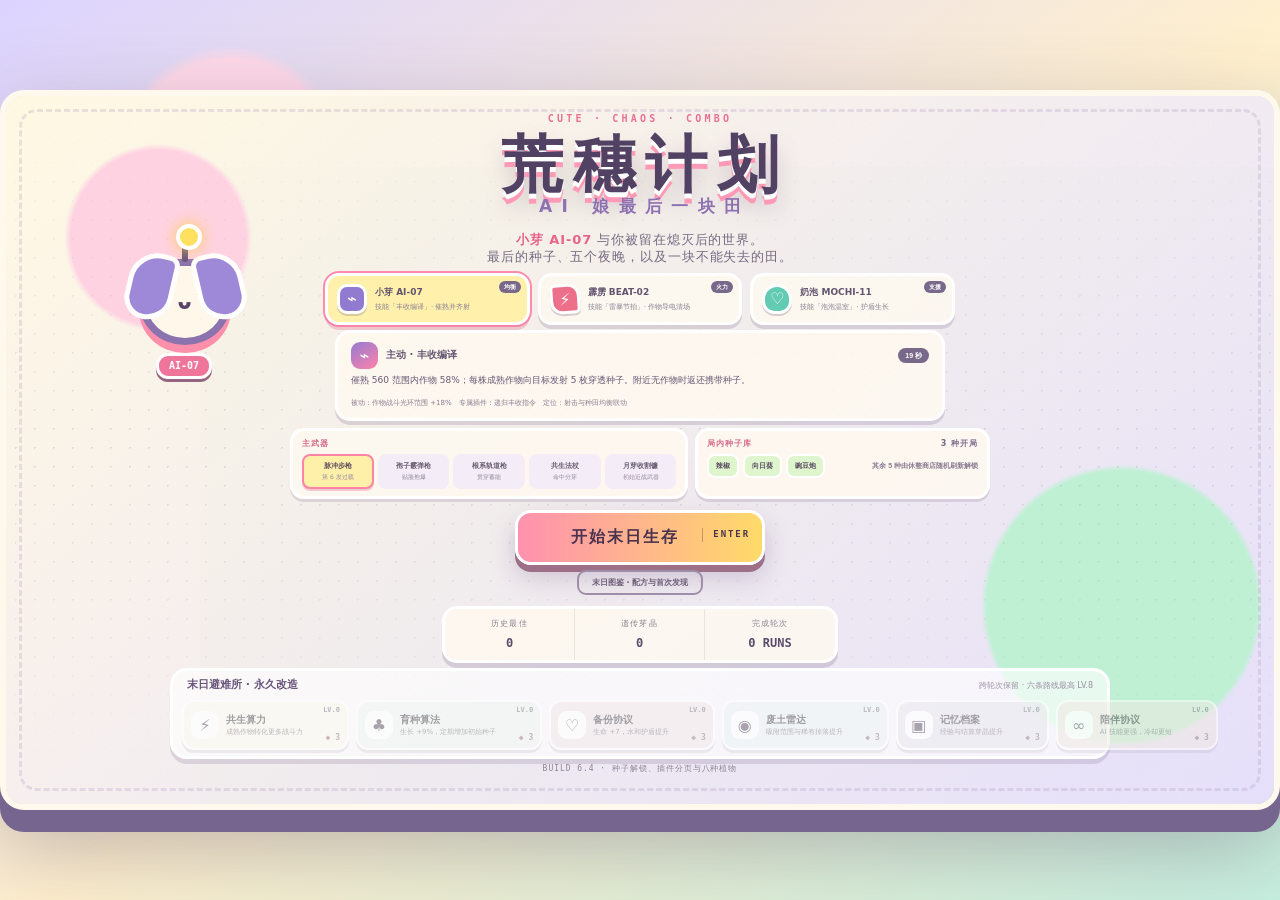
==== wildroot/index.html @ c5e18da4 "Build self-contained fallback page" ====
<!doctype html>
<html lang="zh-CN">
<head>
  <meta charset="UTF-8" />
  <meta name="viewport" content="width=device-width, initial-scale=1.0" />
  <meta name="theme-color" content="#17151e" />
  <link rel="icon" href="data:," />
  <title>荒穗计划：AI 娘最后一块田</title>
  <style>
:root {
  color-scheme: dark;
  --ink: #f6f0df;
  --muted: #b7ad9e;
  --red: #ef5a4f;
  --orange: #f7a947;
  --gold: #f8d66d;
  --green: #83c56b;
  --cyan: #78d8c9;
  --night: #17151e;
  --panel: rgba(25, 22, 30, 0.93);
}

* { box-sizing: border-box; }

html, body {
  width: 100%;
  height: 100%;
  margin: 0;
  overflow: hidden;
  background: #100f15;
  color: var(--ink);
  font-family: "Microsoft YaHei", "PingFang SC", system-ui, sans-serif;
}

body {
  display: grid;
  place-items: center;
  background:
    radial-gradient(circle at 50% 40%, rgba(88, 69, 72, .22), transparent 52%),
    linear-gradient(145deg, #0e0d12 0%, #1b1720 100%);
}

button { font: inherit; }

#game-shell {
  position: relative;
  width: min(100vw, calc(100vh * 16 / 9));
  height: min(100vh, calc(100vw * 9 / 16));
  min-width: 720px;
  min-height: 405px;
  overflow: hidden;
  background: #2d3829;
  box-shadow: 0 30px 90px #000a, inset 0 0 0 1px #ffffff12;
}

canvas {
  display: block;
  width: 100%;
  height: 100%;
  cursor: none;
  image-rendering: pixelated;
}

.hidden { display: none !important; }

.hud {
  position: absolute;
  inset: 0;
  pointer-events: none;
  text-shadow: 0 2px 4px #000b;
}

.hud-top {
  position: absolute;
  top: 22px;
  left: 24px;
  right: 24px;
  display: grid;
  grid-template-columns: 220px 1fr 220px;
  align-items: start;
}

.brand-mini span, .score-box span, .resource small {
  display: block;
  color: var(--muted);
  font-size: 11px;
  letter-spacing: .18em;
  text-transform: uppercase;
}

.brand-mini b {
  display: block;
  margin-top: 5px;
  font-size: 20px;
  letter-spacing: .06em;
}

.phase-clock { width: 340px; justify-self: center; text-align: center; }
.clock-row { display: flex; justify-content: center; align-items: baseline; gap: 8px; }
.clock-row span { color: var(--gold); font-size: 17px; }
.clock-row strong { font: 700 26px/1 ui-monospace, "Cascadia Mono", monospace; letter-spacing: .05em; }
.phase-track { height: 5px; margin: 9px 0 7px; overflow: hidden; background: #060608aa; border-radius: 99px; box-shadow: 0 0 0 1px #ffffff15; }
.phase-track i { display: block; width: 100%; height: 100%; background: linear-gradient(90deg, var(--orange), var(--gold)); box-shadow: 0 0 12px var(--gold); transition: width .2s linear; }
.wave-pips { width: 274px; display: grid; grid-template-columns: repeat(15,1fr); gap: 3px; margin: 0 auto 5px; }
.wave-pips i { position: relative; height: 5px; background: #0b0a0dcc; border: 1px solid #ffffff2d; border-radius: 3px; transition: transform .18s, background .18s, box-shadow .18s; }
.wave-pips i.done { background: #77cfa0; border-color: #d9ffe7; }
.wave-pips i.reward { background: #a87932; border-color: #ffe391; }
.wave-pips i.reward::after { content: ""; position: absolute; left: 50%; top: 50%; width: 4px; height: 4px; background: #fff2a4; transform: translate(-50%,-50%) rotate(45deg); }
.wave-pips i.boss { background: #963f69; border-color: #ff9abb; }
.wave-pips i.current { z-index: 1; transform: scale(1.28); background: #fff4bd; border-color: #fff; box-shadow: 0 0 9px #ffe26f; animation: wave-current .72s ease-in-out infinite alternate; }
.wave-pips i.current.reward { background: #ffe26f; }
.wave-pips i.current.boss { background: #ff709d; box-shadow: 0 0 11px #ff6a9b; }
@keyframes wave-current { to { transform: scale(1.45); filter: brightness(1.25); } }
.hud.reward-wave .phase-clock { padding: 7px 13px 6px; background: #7a542d66; border: 2px solid #ffe59a88; border-radius: 14px; box-shadow: 0 0 20px #ffd96b38; }
.hud.reward-wave .clock-row span,.hud.reward-wave .clock-row strong { color: #fff0a0; }
.phase-clock small { color: #d5cbbd; font-size: 11px; letter-spacing: .12em; }

.score-box { text-align: right; }
.score-box strong { display: block; margin-top: 1px; color: var(--gold); font: 800 28px/1.2 ui-monospace, monospace; }

.vitals {
  position: absolute;
  left: 24px;
  bottom: 28px;
  display: flex;
  align-items: center;
  gap: 10px;
}

.portrait {
  width: 48px;
  height: 48px;
  display: grid;
  place-items: center;
  color: #1d2118;
  font-weight: 1000;
  font-size: 22px;
  background: linear-gradient(145deg, #f6d77b, #8fc26d);
  border: 3px solid #f7ebcf;
  transform: rotate(-3deg);
  box-shadow: 0 5px 15px #0008;
}

.vital-bars { width: 220px; display: grid; gap: 6px; }
.bar { position: relative; height: 18px; overflow: hidden; background: #0c0b0eab; border: 2px solid #e7dfce; box-shadow: 0 4px 8px #0006; }
.bar i { display: block; width: 100%; height: 100%; transition: width .2s ease; }
.bar span { position: absolute; inset: 0; display: grid; place-items: center; font: 800 10px/1 ui-monospace, monospace; letter-spacing: .07em; }
.hp-bar i { background: linear-gradient(90deg, #c73d45, #f36f54); }
.xp-bar { height: 12px; border-width: 1px; border-color: #b9ae9a; }
.xp-bar i { background: linear-gradient(90deg, #528c72, #7cdbc0); }
.xp-bar span { font-size: 8px; }

.resources {
  position: absolute;
  right: 24px;
  bottom: 28px;
  display: flex;
  align-items: flex-end;
  gap: 8px;
}

.resource {
  position: relative;
  width: 72px;
  min-height: 53px;
  padding: 6px 8px 5px 30px;
  background: #17141cdd;
  border: 1px solid #ffffff20;
  box-shadow: 0 5px 12px #0006;
}
.resource-icon { position: absolute; left: 8px; top: 12px; font-size: 16px; }
.resource b { display: block; font: 800 19px/1.1 ui-monospace, monospace; }
.resource small { font-size: 8px; letter-spacing: .06em; }
.water b { color: #82d8e7; }
.coin b { color: var(--gold); }

.dash-status {
  position: relative;
  width: 110px;
  height: 53px;
  padding: 7px 8px;
  background: #17141cdd;
  border: 1px solid #ffffff20;
}
.dash-status span { display: block; font-size: 10px; color: var(--muted); }
.dash-status b { display: block; margin-top: 3px; color: #6f647a; font: 900 8px/1 ui-monospace, monospace; }
.dash-status i { position: absolute; left: 8px; right: 8px; bottom: 9px; height: 5px; background: var(--cyan); box-shadow: 0 0 8px #78d8c9aa; transform-origin: left; }
.dash-status kbd { position: absolute; top: 6px; right: 7px; }

kbd {
  padding: 2px 5px;
  color: #e7decc;
  background: #18151d;
  border: 1px solid #6f675d;
  border-radius: 3px;
  box-shadow: 0 1px 0 #000;
  font: 700 9px/1.1 ui-monospace, monospace;
}

.seed-bar {
  position: absolute;
  top: 94px;
  left: 22px;
  display: grid;
  gap: 7px;
  pointer-events: auto;
}

.seed-card {
  position: relative;
  width: 166px;
  height: 48px;
  padding: 7px 28px 6px 42px;
  color: #c7bfb1;
  text-align: left;
  background: #17141cc9;
  border: 1px solid #ffffff18;
  border-left: 3px solid transparent;
  cursor: pointer;
  transition: transform .12s, border-color .12s, background .12s;
}
.seed-card:hover { transform: translateX(3px); background: #211d27eb; }
.seed-card.active { color: #fff8e7; background: #2b2531ed; border-left-color: var(--gold); box-shadow: 0 4px 16px #0005; }
.seed-card kbd { position: absolute; top: 5px; left: 5px; }
.seed-card .seed-glyph { position: absolute; left: 17px; top: 17px; font-size: 16px; }
.seed-glyph.ruby { color: #ff715d; }
.seed-glyph.sun { color: #f8dc6c; }
.seed-glyph.thorn { color: #8fd585; }
.seed-card b { display: block; font-size: 12px; }
.seed-card small { display: block; font-size: 8px; color: #a39b90; white-space: nowrap; }
.seed-card em { position: absolute; right: 8px; top: 13px; color: #f8e0a0; font: normal 800 16px/1 ui-monospace, monospace; }

.context-hint {
  position: absolute;
  left: 50%;
  bottom: 115px;
  transform: translateX(-50%);
  display: flex;
  gap: 8px;
  align-items: center;
  padding: 8px 12px;
  color: #fff6e5;
  background: #17141ce8;
  border: 1px solid #f3d28e66;
  box-shadow: 0 4px 15px #0008;
  font-size: 12px;
}

.controls-hint {
  position: absolute;
  left: 50%;
  bottom: 22px;
  transform: translateX(-50%);
  display: flex;
  gap: 13px;
  color: #cec4b4aa;
  font-size: 9px;
}
.controls-hint span { white-space: nowrap; }

.icon-button {
  position: absolute;
  right: 25px;
  top: 88px;
  width: 28px;
  height: 28px;
  color: #d7cfc0;
  background: #17141ccc;
  border: 1px solid #ffffff25;
  cursor: pointer;
  pointer-events: auto;
}
.icon-button.muted { color: #6e6871; text-decoration: line-through; }

.screen {
  position: absolute;
  inset: 0;
  display: flex;
  flex-direction: column;
  align-items: center;
  justify-content: center;
  text-align: center;
  background:
    radial-gradient(circle at 50% 44%, rgba(64, 59, 49, .18), transparent 36%),
    linear-gradient(100deg, rgba(14, 13, 18, .97), rgba(26, 22, 28, .91));
}

.screen::before {
  content: "";
  position: absolute;
  inset: 13px;
  pointer-events: none;
  border: 1px solid #f2dfb01c;
}

.start-screen::after {
  content: "";
  position: absolute;
  inset: 0;
  opacity: .17;
  pointer-events: none;
  background-image: radial-gradient(#f5d88d 0.7px, transparent .7px);
  background-size: 19px 19px;
  mask-image: linear-gradient(to bottom, transparent, #000, transparent);
}

.eyebrow {
  z-index: 1;
  margin-bottom: 10px;
  color: var(--orange);
  font: 800 10px/1 ui-monospace, monospace;
  letter-spacing: .32em;
}

h1, h2, p { z-index: 1; margin: 0; }
h1 { color: #fff5da; font-size: clamp(48px, 6.4vw, 82px); line-height: .95; letter-spacing: .16em; text-indent: .16em; text-shadow: 0 6px 0 #6f352d, 0 12px 30px #000; }
.subtitle { margin-top: 11px; color: var(--gold); font-size: 17px; letter-spacing: .55em; text-indent: .55em; }
.pitch { margin-top: 24px; color: #c8beae; font-size: 13px; line-height: 1.8; letter-spacing: .07em; }

.primary-button, .secondary-button {
  z-index: 2;
  min-width: 250px;
  border: 0;
  cursor: pointer;
  transition: transform .13s, filter .13s;
}
.primary-button {
  position: relative;
  margin-top: 23px;
  padding: 14px 54px 14px 24px;
  color: #24170e;
  background: linear-gradient(90deg, #ed7851, #f5c75a);
  box-shadow: 0 6px 0 #7c3d2e, 0 10px 25px #0008;
  font-weight: 900;
  letter-spacing: .12em;
}
.primary-button:hover { transform: translateY(-2px); filter: brightness(1.08); }
.primary-button:active { transform: translateY(4px); box-shadow: 0 2px 0 #7c3d2e; }
.primary-button small { position: absolute; right: 12px; top: 15px; padding-left: 10px; border-left: 1px solid #52311f55; font: 800 9px/1.5 ui-monospace, monospace; }
.secondary-button { margin-top: 16px; padding: 10px 20px; color: #bfb5a6; background: transparent; border: 1px solid #70685d; font-size: 11px; }
.secondary-button:hover { color: #fff; border-color: #b5a993; }

.meta-card {
  z-index: 1;
  display: flex;
  margin-top: 28px;
  border: 1px solid #ffffff17;
  background: #08070a46;
}
.meta-card div { min-width: 130px; padding: 9px 16px; border-right: 1px solid #ffffff13; }
.meta-card div:last-child { border-right: 0; }
.meta-card span { display: block; margin-bottom: 3px; color: #857e76; font-size: 8px; letter-spacing: .15em; }
.meta-card b { color: #d8d0c0; font: 700 12px/1 ui-monospace, monospace; }

.start-tips { z-index: 1; display: flex; gap: 23px; margin-top: 19px; color: #968f85; font-size: 9px; }
.start-tips span { display: flex; align-items: center; gap: 6px; }
.start-tips i { width: 7px; height: 7px; border-radius: 50%; }
.tip-day { background: var(--gold); box-shadow: 0 0 8px var(--gold); }
.tip-night { background: #7a79bd; box-shadow: 0 0 8px #7a79bd; }
.tip-crop { background: var(--green); box-shadow: 0 0 8px var(--green); }
.version { position: absolute; bottom: 23px; color: #615c58; font: 8px/1 ui-monospace, monospace; letter-spacing: .12em; }

.choice-screen { background: rgba(14, 12, 18, .9); backdrop-filter: blur(4px); }
.choice-screen h2, .pause-screen h2, .end-screen h2 { font-size: 34px; letter-spacing: .1em; text-shadow: 0 4px 16px #000; }
.choice-screen > p, .pause-screen > p, .end-screen > p { margin-top: 9px; color: #aaa196; font-size: 11px; letter-spacing: .08em; }
.choice-cards { z-index: 2; display: flex; gap: 14px; margin-top: 28px; }
.choice-card {
  position: relative;
  width: 240px;
  min-height: 255px;
  padding: 28px 21px 20px;
  color: #d8d0c2;
  text-align: left;
  background: linear-gradient(160deg, #2a2530, #18151c);
  border: 1px solid #ffffff20;
  box-shadow: 0 12px 28px #0008;
  cursor: pointer;
  transition: transform .15s, border-color .15s;
}
.choice-card:hover { transform: translateY(-8px); border-color: #f1c56f; }
.choice-card::after { content: "选择"; position: absolute; right: 14px; bottom: 12px; color: #756d65; font: 8px/1 ui-monospace, monospace; letter-spacing: .15em; }
.choice-card .card-index { position: absolute; top: 9px; left: 12px; color: #6d665f; font: 800 9px/1 ui-monospace, monospace; }
.choice-card .card-icon { width: 58px; height: 58px; display: grid; place-items: center; margin-bottom: 19px; color: #241d18; background: var(--card-color, var(--gold)); border-radius: 50%; box-shadow: 0 0 26px color-mix(in srgb, var(--card-color, var(--gold)) 40%, transparent); font-size: 29px; }
.choice-card .card-type { color: var(--card-color, var(--gold)); font-size: 8px; letter-spacing: .2em; }
.choice-card h3 { margin: 6px 0 10px; color: #fff4dc; font-size: 18px; }
.choice-card p { color: #a9a094; font-size: 11px; line-height: 1.65; }
.choice-card strong { display: block; margin-top: 13px; color: #e7c780; font-size: 10px; }

.pause-screen { background: rgba(14, 12, 18, .82); backdrop-filter: blur(5px); }
.pause-mark { z-index: 1; width: 65px; height: 65px; display: grid; place-items: center; margin-bottom: 17px; color: var(--gold); border: 2px solid var(--gold); border-radius: 50%; font: 900 24px/1 sans-serif; }

.end-screen { background: radial-gradient(circle at 50% 40%, #3a2326 0%, #17131b 43%, #0f0d12 100%); }
.end-screen.victory { background: radial-gradient(circle at 50% 40%, #4b4824 0%, #1b241c 43%, #0f1110 100%); }
.end-badge { z-index: 1; margin-bottom: 13px; padding: 4px 10px; color: #f0aa78; border: 1px solid #f0aa7860; font-size: 9px; letter-spacing: .24em; }
.victory .end-badge { color: var(--gold); border-color: #f3d36c77; }
.run-stats { z-index: 1; display: grid; grid-template-columns: repeat(4, 130px); margin-top: 26px; background: #0a090c66; border: 1px solid #ffffff15; }
.run-stats div { padding: 13px 10px; border-right: 1px solid #ffffff13; }
.run-stats div:last-child { border: 0; }
.run-stats span { display: block; margin-bottom: 6px; color: #89827b; font-size: 8px; letter-spacing: .12em; }
.run-stats b { color: #f5dfae; font: 800 20px/1 ui-monospace, monospace; }
.build-summary { z-index: 1; max-width: 620px; min-height: 29px; margin-top: 14px; color: #a0988f; font-size: 9px; line-height: 1.8; }
.build-summary span { display: inline-block; margin: 3px; padding: 3px 7px; color: #b8afa3; background: #ffffff0b; border: 1px solid #ffffff12; }

@media (max-height: 620px) {
  .start-tips, .version { display: none; }
  .pitch { margin-top: 15px; }
  .meta-card { margin-top: 19px; }
  .choice-card { min-height: 230px; }
}

@media (prefers-reduced-motion: reduce) {
  *, *::before, *::after { transition-duration: .001ms !important; animation-duration: .001ms !important; }
}

/* ── BUILD 2.0 · 小芽 AI 萌系界面 ───────────────────────────── */
:root {
  --ink: #433b57;
  --muted: #7d748d;
  --red: #ff718f;
  --orange: #ff9b68;
  --gold: #ffd45f;
  --green: #79d99a;
  --cyan: #63d7dc;
  --lavender: #9e8cff;
  --cream: #fff8e8;
  --panel: rgba(255, 252, 243, .94);
}

body {
  background:
    radial-gradient(circle at 18% 18%, #ffd9e8 0 8%, transparent 9%),
    radial-gradient(circle at 85% 75%, #c8f5dc 0 10%, transparent 11%),
    linear-gradient(145deg, #dcd4ff, #fff0ce 52%, #c7f0e0);
}

#game-shell {
  border: 6px solid #fff9ed;
  border-radius: 24px;
  background: #a9dfb4;
  box-shadow: 0 22px 0 #75658f, 0 34px 90px #4a3c6060, inset 0 0 0 2px #ffffff;
}

.hud { text-shadow: 0 2px 0 #fff9ed, 1px 0 0 #fff9ed, -1px 0 0 #fff9ed; }
.brand-mini span, .score-box span, .resource small { color: #756c86; }
.brand-mini b { color: #4a405f; }
.phase-clock small { color: #645b76; font-weight: 800; }
.phase-track { height: 8px; background: #4a405f33; border: 2px solid #fff9ed; }
.score-box strong { color: #e46a7e; }

.portrait {
  position: relative;
  width: 54px;
  height: 54px;
  color: #5a4b77;
  background: linear-gradient(145deg, #ffe487, #ff9fc4);
  border: 4px solid #fff9ed;
  border-radius: 19px 19px 24px 24px;
  transform: rotate(-3deg);
  box-shadow: 0 6px 0 #79668e55;
}
.portrait span { position: absolute; top: 2px; font-size: 23px; }
.portrait b { position: absolute; bottom: 6px; font: 1000 11px/1 ui-monospace, monospace; }
.bar { background: #4d435f38; border-color: #fffdf6; border-width: 3px; border-radius: 12px; box-shadow: 0 4px 0 #6e5e8350; }
.xp-bar { border-width: 2px; }
.hp-bar i { background: linear-gradient(90deg, #ff6f91, #ff9f7d); }
.xp-bar i { background: linear-gradient(90deg, #55c9c2, #7ce0aa); }

.resource, .dash-status {
  color: #554b67;
  background: #fffaf0e9;
  border: 3px solid #fff;
  border-radius: 14px;
  box-shadow: 0 5px 0 #68587946;
  text-shadow: none;
}
.resource.water { background: #e8fbffeb; }
.resource.coin { background: #fff7d8ed; }
.dash-status i { border-radius: 99px; }
.dash-status.ready { color: #3b735e; background: #e4fff0ed; box-shadow: 0 5px 0 #4ba77b55,0 0 17px #7cffb066; }
.dash-status.ready b { color: #318563; }
.dash-status.ready i { background: #52d998; box-shadow: 0 0 11px #52d998cc; }

.seed-card {
  color: #5b516b;
  background: #fffaf0e9;
  border: 3px solid #fff;
  border-left: 6px solid #cfc5dc;
  border-radius: 12px;
  box-shadow: 0 4px 0 #64567442;
  text-shadow: none;
}
.seed-card:hover { background: #fff; transform: translateX(5px) rotate(-1deg); }
.seed-card.active { color: #493e5b; background: #fff3b9; border-left-color: #ff7fa1; box-shadow: 0 5px 0 #c9798c5c; }
.seed-card small { color: #8a8095; }
.seed-card em { color: #d85f7a; }
kbd { color: #fff; background: #6e6086; border: 0; border-bottom: 2px solid #493d5d; box-shadow: none; }

.overclock-meter {
  position: absolute;
  top: 96px;
  right: 24px;
  width: 216px;
  height: 48px;
  padding: 7px 40px 7px 10px;
  color: #5a4d6d;
  background: #fff9efec;
  border: 3px solid #fff;
  border-radius: 14px;
  box-shadow: 0 5px 0 #66577744;
  text-shadow: none;
}
.overclock-meter span { display: block; margin-bottom: 5px; font-size: 9px; font-weight: 900; letter-spacing: .12em; }
.overclock-meter div { height: 8px; overflow: hidden; background: #66577722; border-radius: 99px; }
.overclock-meter i { display: block; width: 0; height: 100%; background: linear-gradient(90deg, #62d9dc, #9d8eff, #ff79aa); border-radius: inherit; transition: width .2s; }
.overclock-meter b { position: absolute; right: 9px; top: 17px; color: #e4668d; font: 900 11px/1 ui-monospace, monospace; }
.overclock-meter.active { animation: happy-bounce .45s infinite alternate; background: #fff1b7; }

.combo-display { position: absolute; top: 101px; right: 258px; color: #ee5d83; text-align: right; transform: rotate(3deg); }
.combo-display b { display: block; font: 1000 36px/.8 ui-monospace, monospace; text-shadow: 0 3px 0 #fff, 0 5px 0 #8c6980; }
.combo-display small { color: #655873; font-size: 9px; font-weight: 900; letter-spacing: .15em; }

.build-dock {
  position: absolute;
  left: 50%;
  bottom: 48px;
  min-width: 310px;
  padding: 7px 11px;
  transform: translateX(-50%);
  color: #5a4d6d;
  background: #fff9efdc;
  border: 3px solid #fff;
  border-radius: 17px;
  box-shadow: 0 5px 0 #66577744;
  text-shadow: none;
}
.build-dock > span { display: block; margin-bottom: 5px; color: #867990; font-size: 8px; font-weight: 900; letter-spacing: .18em; text-align: center; }
#build-items { min-height: 29px; display: flex; align-items: center; justify-content: center; gap: 5px; }
#build-items em { color: #a097a7; font-size: 9px; }
.build-item {
  position: relative;
  width: 30px;
  height: 30px;
  display: grid;
  place-items: center;
  color: #51445f;
  background: var(--item-color, #ffe07d);
  border: 2px solid #fff;
  border-radius: 9px;
  font: normal 900 15px/1 sans-serif;
  box-shadow: 0 2px 0 #63557555;
}
.build-item b { position: absolute; right: -5px; bottom: -4px; min-width: 14px; height: 14px; padding: 2px; color: #fff; background: #695a80; border-radius: 7px; font: 900 8px/10px ui-monospace, monospace; text-align: center; }
.build-item.fused { background: linear-gradient(145deg, #fff179, #ff8eb8, #8edee4); animation: item-glow .8s infinite alternate; }

.context-hint { color: #554867; background: #fff9efed; border: 3px solid #fff; border-radius: 15px; box-shadow: 0 5px 0 #66577744; text-shadow: none; }
.controls-hint { color: #574e6599; text-shadow: 0 1px #fff; }
.icon-button { color: #5d526c; background: #fff8e9; border: 3px solid #fff; border-radius: 10px; box-shadow: 0 3px 0 #66577744; }

.ai-speech {
  position: absolute;
  left: 300px;
  bottom: 125px;
  max-width: 300px;
  padding: 9px 13px;
  color: #544963;
  background: #fffdf5f2;
  border: 3px solid #fff;
  border-radius: 16px 16px 16px 4px;
  box-shadow: 0 5px 0 #6555763d;
  text-shadow: none;
  animation: speech-in .25s ease-out;
}
.ai-speech b { margin-right: 8px; color: #ef668e; font-size: 10px; }
.ai-speech span { font-size: 10px; font-weight: 700; }

.screen {
  color: #4a405b;
  background:
    radial-gradient(circle at 12% 20%, #ffd2e2 0 7%, transparent 7.5%),
    radial-gradient(circle at 88% 72%, #bff0d4 0 11%, transparent 11.5%),
    linear-gradient(140deg, rgba(255,249,226,.98), rgba(232,224,255,.96));
}
.screen::before { border: 3px dashed #987fad33; border-radius: 18px; }
.start-screen::after { opacity: .24; background-image: radial-gradient(#9d86b9 1px, transparent 1px); }
.eyebrow { color: #eb6f97; }
h1 { color: #514263; font-size: clamp(44px, 5.7vw, 73px); text-shadow: 0 5px 0 #fff, 0 10px 0 #ff9ab6, 0 14px 22px #6a55734a; }
.subtitle { color: #8d71b1; font-weight: 900; }
.pitch { color: #776b82; }
.pitch b { color: #e8648c; }
.primary-button { color: #4a334e; background: linear-gradient(90deg, #ff91af, #ffda69); border: 3px solid #fff; border-radius: 16px; box-shadow: 0 7px 0 #9e7088, 0 12px 24px #836d9250; }
.primary-button:hover { transform: translateY(-3px) rotate(-1deg); }
.primary-button:active { box-shadow: 0 2px 0 #9e7088; }

.ai-mascot { position: absolute; left: 115px; top: 135px; width: 128px; height: 150px; z-index: 2; animation: mascot-float 2.2s ease-in-out infinite alternate; }
.ai-mascot .face { position: absolute; left: 18px; top: 28px; width: 92px; height: 86px; display: grid; place-items: center; color: #594467; background: #fff7ea; border: 7px solid #8b73ad; border-radius: 42% 42% 50% 50%; box-shadow: 0 8px 0 #ff8fab; }
.ai-mascot .face b { font: 1000 22px/1 ui-monospace, monospace; letter-spacing: .08em; }
.ai-mascot .hair { position: absolute; z-index: 2; top: 21px; width: 48px; height: 68px; background: #9e89d8; border: 5px solid #fff; }
.ai-mascot .hair.left { left: 6px; border-radius: 34px 12px 30px 25px; transform: rotate(13deg); }
.ai-mascot .hair.right { right: 5px; border-radius: 12px 34px 25px 30px; transform: rotate(-13deg); }
.ai-mascot .antenna { position: absolute; z-index: 4; left: 61px; top: 0; width: 6px; height: 31px; background: #66527e; border-radius: 4px; }
.ai-mascot .antenna::after { content: ""; position: absolute; left: -6px; top: -7px; width: 18px; height: 18px; background: #ffe061; border: 4px solid #fff; border-radius: 50%; box-shadow: 0 0 16px #ffce55; }
.ai-mascot em { position: absolute; left: 35px; bottom: 2px; padding: 5px 10px; color: #fff; background: #ef759a; border: 3px solid #fff; border-radius: 12px; font: normal 900 10px/1 ui-monospace, monospace; box-shadow: 0 3px 0 #956481; }

.meta-card { color: #564b67; background: #fffaf0d9; border: 3px solid #fff; border-radius: 15px; box-shadow: 0 5px 0 #7464853b; }
.meta-card div { border-color: #8b799927; }
.meta-card span { color: #8b8094; }
.meta-card b { color: #5a4d6b; }

.meta-lab { z-index: 2; width: 620px; margin-top: 12px; padding: 10px; background: #ffffffa6; border: 3px solid #fff; border-radius: 17px; box-shadow: 0 5px 0 #77678b35; }
.meta-lab-title { display: flex; align-items: baseline; justify-content: space-between; margin: 0 5px 8px; }
.meta-lab-title b { color: #68537c; font-size: 11px; }
.meta-lab-title span { color: #9a8fa2; font-size: 8px; }
.meta-modules { display: grid; grid-template-columns: repeat(3, 1fr); gap: 7px; }
.meta-modules button { position: relative; display: flex; align-items: center; gap: 7px; min-height: 50px; padding: 6px 44px 6px 7px; color: #5d526a; text-align: left; background: #fff8dc; border: 2px solid #fff; border-radius: 12px; box-shadow: 0 3px 0 #7c6b8b34; cursor: pointer; transition: transform .12s; }
.meta-modules button:nth-child(2) { background: #e5f9e7; }
.meta-modules button:nth-child(3) { background: #ffe4ed; }
.meta-modules button:hover { transform: translateY(-2px) rotate(-1deg); }
.meta-modules button:disabled { filter: grayscale(.7); opacity: .55; cursor: not-allowed; }
.meta-modules button i { width: 28px; height: 28px; display: grid; place-items: center; flex: 0 0 auto; color: #735b87; background: #fff; border-radius: 9px; font-style: normal; }
.meta-modules button span b, .meta-modules button span small { display: block; white-space: nowrap; }
.meta-modules button span b { font-size: 10px; }
.meta-modules button span small { color: #8c8195; font-size: 7px; }
.meta-modules button em { position: absolute; top: 5px; right: 7px; color: #8e8199; font: normal 800 7px/1 ui-monospace, monospace; }
.meta-modules button strong { position: absolute; right: 7px; bottom: 6px; color: #d7748f; font: 900 8px/1 ui-monospace, monospace; }
.start-tips { color: #7e7488; }
.version { color: #8e8498; }

.choice-screen { background: rgba(238,231,255,.9); backdrop-filter: blur(7px); }
.choice-screen h2, .pause-screen h2, .end-screen h2 { color: #544565; text-shadow: 0 3px 0 #fff; }
.choice-screen > p, .pause-screen > p, .end-screen > p { color: #776d81; }
.choice-card { color: #665b70; background: #fffaf0; border: 4px solid #fff; border-radius: 21px; box-shadow: 0 8px 0 #78688a4a, 0 16px 30px #6c5c7b25; }
.choice-card:hover { border-color: #fff; box-shadow: 0 10px 0 var(--card-color), 0 18px 30px #6c5c7b35; }
.choice-card .card-icon { color: #5b4965; border: 4px solid #fff; }
.choice-card .card-type { color: #9a7baa; }
.choice-card h3 { color: #554760; }
.choice-card p { color: #716778; }
.choice-card strong { color: #dc6f8f; }
.choice-card .item-level { display: inline-block; margin-top: 9px; padding: 3px 7px; color: #fff; background: #7c6b92; border-radius: 8px; font: 800 8px/1 ui-monospace, monospace; }
.choice-card.fusion-ready::before { content: "可触发融合"; position: absolute; top: -11px; right: 12px; padding: 5px 9px; color: #5a405e; background: #ffe26c; border: 3px solid #fff; border-radius: 10px; font: 900 8px/1 sans-serif; transform: rotate(3deg); }

.pause-screen { background: rgba(240,232,255,.9); }
.end-screen, .end-screen.victory { background: radial-gradient(circle at 50% 40%, #fff1ad 0%, #f8e8ff 47%, #d8f4e3 100%); }
.run-stats { color: #5b5067; background: #ffffffa6; border: 3px solid #fff; border-radius: 17px; overflow: hidden; box-shadow: 0 5px 0 #7363833d; }
.run-stats div { border-color: #88799924; }
.run-stats b { color: #d76688; }
.build-summary span { color: #65596e; background: #fff; border: 2px solid #ffffff; border-radius: 8px; box-shadow: 0 2px 0 #78688a30; }

.fusion-banner { position: absolute; inset: 0; z-index: 20; display: flex; flex-direction: column; align-items: center; justify-content: center; color: #51405e; text-align: center; background: radial-gradient(circle, #fff6a9e6 0 20%, #ffb4d6d6 42%, #9ce4e2cc 75%, transparent 76%); pointer-events: none; animation: fusion-in 1.65s ease both; }
.fusion-banner .fusion-burst { width: 100px; height: 100px; display: grid; place-items: center; margin-bottom: 12px; color: #fff; background: linear-gradient(145deg, #ff758f, #ffd965, #6bd9d3); border: 7px solid #fff; border-radius: 30px; box-shadow: 0 10px 0 #765c85, 0 0 55px #fff; font-size: 52px; transform: rotate(-7deg); }
.fusion-banner > span { padding: 5px 12px; color: #fff; background: #6b587e; border-radius: 12px; font-size: 10px; font-weight: 900; letter-spacing: .25em; }
.fusion-banner h2 { margin-top: 12px; color: #554363; font-size: 38px; text-shadow: 0 4px 0 #fff, 0 8px 0 #ef82a5; }
.fusion-banner p { margin-top: 12px; color: #675674; font-weight: 900; }

@keyframes mascot-float { to { transform: translateY(-9px) rotate(2deg); } }
@keyframes happy-bounce { to { transform: translateY(-3px) rotate(1deg); } }
@keyframes item-glow { to { transform: translateY(-3px) scale(1.08); box-shadow: 0 5px 0 #ff7ea6, 0 0 18px #fff16a; } }
@keyframes speech-in { from { opacity: 0; transform: translateY(8px) scale(.95); } }
@keyframes fusion-in { 0% { opacity: 0; transform: scale(.4) rotate(-8deg); } 18%,75% { opacity: 1; transform: scale(1); } 100% { opacity: 0; transform: scale(1.22); } }

@media (max-width: 1000px) {
  .ai-mascot { display: none; }
  .overclock-meter { width: 175px; }
  .meta-lab { width: 560px; }
}

@media (max-height: 670px) {
  .ai-mascot { transform: scale(.8); transform-origin: top left; }
  .meta-lab { margin-top: 8px; padding: 7px; }
  .start-tips { display: none; }
}

/* Build 4.0 — story, companion skills and encounter presentation */
.skill-status { position: absolute; right: 24px; bottom: 116px; width: 228px; height: 61px; display: flex; align-items: center; gap: 8px; padding: 8px 34px 8px 8px; color: #5b4e6b; background: #fffaf1ed; border: 3px solid #fff; border-radius: 17px; box-shadow: 0 5px 0 #66577744; text-shadow: none; }
.skill-status > span { width: 39px; height: 39px; display: grid; place-items: center; flex: 0 0 auto; color: #fff; background: linear-gradient(145deg,#917bd0,#ff82aa); border-radius: 12px; font-size: 21px; font-weight: 900; }
.skill-status > div { min-width: 0; flex: 1; }
.skill-status b,.skill-status small { display: block; white-space: nowrap; }
.skill-status b { font-size: 10px; }
.skill-status small { margin-top: 3px; overflow: hidden; color: #877a90; font-size: 7px; text-overflow: ellipsis; }
.skill-status i { height: 5px; display: block; margin-top: 4px; overflow: hidden; background: #6c607828; border-radius: 6px; }
.skill-status em { width: 100%; height: 100%; display: block; background: linear-gradient(90deg,#68d9cf,#ff7fa4); transform-origin: left; }
.skill-status > kbd { position: absolute; top: 7px; right: 7px; }
.skill-status > strong { position: absolute; right: 7px; bottom: 7px; padding: 3px 6px; color: #fff; background: #6e6278; border-radius: 7px; font-size: 7px; }
.skill-status.cooling { filter: saturate(.55); }
.skill-status.ready { background: #effff5f2; border-color: #caffdd; box-shadow: 0 5px 0 #4a9c7655,0 0 22px #74f2ac66; }
.skill-status.ready > span { animation: skill-ready .55s infinite alternate; }
.skill-status.ready > strong { background: #3c9b6d; animation: ready-pulse .65s infinite alternate; }

.mission-card { position: absolute; left: 214px; top: 84px; width: 238px; padding: 9px 11px; color: #5d506a; background: #fff8e9e8; border: 3px solid #fff; border-radius: 14px; box-shadow: 0 4px 0 #66577738; text-shadow: none; transition: opacity .25s, transform .25s; }
.mission-card small,.mission-card b,.mission-card span { display: block; }
.mission-card small { color: #dc6a8c; font-size: 7px; font-weight: 900; letter-spacing: .16em; }
.mission-card b { margin-top: 3px; font-size: 10px; }
.mission-card span { margin-top: 2px; color: #887c8e; font-size: 7px; }

.character-card { position: relative; }
.character-card > em { position: absolute; right: 6px; top: 5px; padding: 3px 5px; color: #fff; background: #786889; border-radius: 7px; font: normal 800 6px/1 sans-serif; }
.mini-ai { position: relative; border: 3px solid #fff; box-shadow: 0 2px 0 #6a5c7944; }
.mini-ai.beat { border-radius: 5px 12px 5px 12px; transform: rotate(-4deg); }
.mini-ai.mochi { border-radius: 50% 50% 42% 42%; }
.ai-mascot[data-character="beat"] .hair.left { height: 80px; border-radius: 8px 36px 8px 30px; transform: rotate(24deg); background: #ef7187; }
.ai-mascot[data-character="beat"] .hair.right { height: 80px; border-radius: 36px 8px 30px 8px; transform: rotate(-24deg); background: #ff9e62; }
.ai-mascot[data-character="beat"] .face { border-color: #ef7187; box-shadow: 0 8px 0 #ffb54f; }
.ai-mascot[data-character="mochi"] .hair { top: 15px; width: 57px; height: 77px; background: #65cdb6; border-radius: 50% 50% 38% 38%; }
.ai-mascot[data-character="mochi"] .face { border-color: #62c9b2; border-radius: 50%; box-shadow: 0 8px 0 #8ee3d8; }

.meta-lab { width: 700px; }
.meta-modules { grid-template-columns: repeat(3,1fr); grid-template-rows: repeat(2,1fr); }
.meta-modules button:nth-child(4) { background: #ddf7fa; }
.meta-modules button:nth-child(5) { background: #eee4ff; }
.meta-modules button:nth-child(6) { background: #ffe7d3; }

.story-screen { overflow: hidden; background: linear-gradient(#292b49 0 48%,#665a59 48% 62%,#272331 62%); }
.story-sky { position: absolute; inset: 0; background: radial-gradient(circle at 72% 19%,#ffc67a 0 3%,transparent 3.5%),linear-gradient(155deg,transparent 0 58%,#181725 58%); opacity: .9; }
.story-sky::before,.story-sky::after,.story-sky i { content:""; position:absolute; bottom: 33%; width: 90px; background:#171722; clip-path:polygon(0 100%,8% 26%,19% 26%,24% 67%,35% 67%,43% 0,53% 0,60% 51%,72% 51%,80% 19%,88% 19%,100% 100%); }
.story-sky::before { left: 7%; height: 210px; }
.story-sky::after { right: 6%; height: 260px; transform: scaleX(-1); }
.story-sky i:nth-child(1) { left: 29%; height: 155px; transform: scale(.7); }
.story-sky i:nth-child(2) { right: 28%; height: 180px; transform: scale(.85); }
.story-sky i:nth-child(3) { left: 48%; bottom: 24%; width: 40px; height: 100px; background:#d7ba83; clip-path:polygon(43% 0,57% 0,63% 78%,100% 100%,0 100%,37% 78%); }
.story-panel { z-index: 2; width: 660px; min-height: 335px; padding: 28px 38px; color: #5a4d67; background: #fffaf0f2; border: 5px solid #fff; border-radius: 25px; box-shadow: 0 12px 0 #1b192b88,0 24px 60px #0008; text-align: left; }
.story-panel > span { color:#e3688d; font:900 9px/1 ui-monospace,monospace; letter-spacing:.2em; }
.story-panel h2 { margin-top: 12px; color:#51435f; font-size: 29px; letter-spacing:.04em; text-shadow:none; }
.story-panel > p { min-height: 72px; margin-top: 18px; color:#706578; font-size:14px; line-height:1.9; }
.story-speaker { display:flex; align-items:center; gap:9px; margin-top:19px; }
.story-speaker i { width:36px; height:36px; display:grid; place-items:center; color:#fff; background:#917bd0; border:3px solid #fff; border-radius:12px; box-shadow:0 3px 0 #64547455; font-style:normal; }
.story-speaker b { color:#e0698c; font-size:11px; }
.story-panel .primary-button { float:right; min-width:170px; margin-top:18px; }
.story-panel .secondary-button { float:left; min-width:170px; margin-top:23px; color:#75687e; border-color:#9f91aa; }

.boss-intro { position:absolute; inset:72px 0 0 196px; z-index:18; display:flex; flex-direction:column; align-items:center; justify-content:center; color:#fff8e8; text-align:center; background:radial-gradient(circle,#5c3e5bcf 0 22%,#191526ed 66%); pointer-events:none; animation:boss-intro 2.25s ease both; }
.boss-scan { width:128px; height:128px; display:grid; place-items:center; margin-bottom:18px; border:5px solid #ff789d; border-radius:50%; box-shadow:0 0 0 10px #ffffff16,0 0 50px #ff789d; animation:boss-scan .55s infinite alternate; }
.boss-scan i { font-style:normal; font-size:65px; }
.boss-intro > span { color:#ff9eb9; font-size:10px; font-weight:900; letter-spacing:.35em; }
.boss-intro h2 { margin-top:9px; color:#fff; font-size:42px; text-shadow:0 5px 0 #702f55; }
.boss-intro p { margin-top:10px; color:#e9d5e6; font-size:12px; }

@keyframes skill-ready { to { transform:translateY(-3px) rotate(3deg); box-shadow:0 4px 0 #75658c,0 0 16px #fff36e; } }
@keyframes ready-pulse { to { transform: scale(1.07); background:#2fc27a; } }

/* Build 5.0 — readable skills, relics and combat stances */
.character-detail { z-index: 2; width: 610px; margin: 8px auto 4px; padding: 9px 13px; color: #655873; background: #fffaf0d9; border: 3px solid #fff; border-radius: 15px; box-shadow: 0 4px 0 #76648738; text-align: left; }
.character-detail > div { display: flex; align-items: center; gap: 8px; }
.character-detail > div span { width: 27px; height: 27px; display: grid; place-items: center; color: #fff; background: linear-gradient(145deg,#947bd2,#ff82aa); border-radius: 9px; font-weight: 900; }
.character-detail > div b { flex: 1; font-size: 10px; }
.character-detail > div em { padding: 4px 7px; color: #fff; background: #786889; border-radius: 9px; font: normal 800 7px/1 sans-serif; }
.character-detail p { margin: 5px 0 3px; font-size: 9px; line-height: 1.45; }
.character-detail small { color: #8a7d92; font-size: 7px; }
.stance-meter { position: absolute; right: 24px; bottom: 183px; width: 228px; padding: 7px 9px; color: #5b4e6b; background: #fffaf1ed; border: 3px solid #fff; border-radius: 13px; box-shadow: 0 4px 0 #66577744; }
.stance-meter span { display: block; margin-bottom: 4px; font-size: 8px; font-weight: 900; letter-spacing: .1em; }
.stance-meter div { height: 7px; overflow: hidden; background: #6c607828; border-radius: 8px; }
.stance-meter i { display: block; width: 0; height: 100%; background: linear-gradient(90deg,#7bdab8,#ffe56f,#ff8b89); border-radius: inherit; transition: width .1s; }
.stance-meter b { position: absolute; right: 9px; top: 7px; color: #df6b8d; font: 900 9px/1 ui-monospace,monospace; }
.stance-meter.charged { animation: skill-ready .5s infinite alternate; }
.choice-card.relic-card { min-height: 265px; background: linear-gradient(160deg,#fffaf0,#fff0b5); box-shadow: 0 10px 0 #b17d3d66,0 18px 35px #603d1838; }
.choice-card.relic-card::after { content: "永久生效（本局）"; color: #9c692b; }
@media (max-height: 730px) {
  .character-detail { width: 560px; margin-top: 5px; padding: 6px 10px; }
  .character-detail p { margin: 3px 0 2px; }
}
@keyframes boss-intro { 0% { opacity:0; clip-path:inset(48% 0); } 12%,72% { opacity:1; clip-path:inset(0); } 100% { opacity:0; clip-path:inset(48% 0); } }
@keyframes boss-scan { to { transform:scale(1.08) rotate(5deg); } }

@media (max-height:670px) {
  .meta-lab { width:650px; }
  .meta-modules button { min-height:42px; }
  .story-panel { min-height:300px; }
}

/* Build 6.0 — expedition loadout, respite shop and codex */
.start-screen { overflow-y: auto; justify-content: flex-start; padding: 18px 0 14px; }
.start-screen h1 { margin-top: 2px; font-size: 62px; }
.start-screen .subtitle { margin-top: 0; }
.start-screen .pitch { margin-top: 7px; line-height: 1.35; }
.start-screen .character-select { margin-top: 7px; }
.start-screen .character-detail { margin: 5px auto 3px; }
.expedition-loadout { z-index: 2; width: 700px; display: grid; grid-template-columns: 1.15fr .85fr; gap: 7px; margin-top: 4px; }
.loadout-panel { padding: 7px 9px; color: #62566e; background: #fffaf0dc; border: 3px solid #fff; border-radius: 14px; box-shadow: 0 3px 0 #76648732; text-align: left; }
.loadout-panel > span { display: flex; justify-content: space-between; margin-bottom: 5px; color: #d56789; font-size: 8px; font-weight: 900; letter-spacing: .12em; }
.loadout-panel > span em { color: #786889; font-style: normal; }
.weapon-loadout > div { display: grid; grid-template-columns: repeat(5,1fr); gap: 4px; }
.weapon-card { padding: 5px 3px; color: #675b70; background: #f4ecf7; border: 2px solid transparent; border-radius: 8px; cursor: pointer; }
.weapon-card b,.weapon-card small { display: block; white-space: nowrap; }
.weapon-card b { font-size: 7px; }
.weapon-card small { margin-top: 2px; color: #95899c; font-size: 6px; }
.weapon-card.active { color: #5a465e; background: #fff0a9; border-color: #ff83a6; box-shadow: 0 2px 0 #d96d8b55; }
.seed-loadout > div { display: grid; grid-template-columns: repeat(3,1fr); gap: 4px; }
.loadout-seed { padding: 5px 2px; color: #8e8296; background: #f3edf5; border: 2px solid transparent; border-radius: 8px; font-size: 7px; cursor: pointer; }
.loadout-seed.active { color: #5d4d65; background: #dff5ce; border-color: #75c991; font-weight: 900; }
.loadout-seed.limit { animation: seed-limit .25s ease 2; }
.codex-button { z-index: 2; margin-top: 5px; padding: 5px 13px; color: #6b5c76; background: transparent; border: 2px solid #9f8eaa; border-radius: 9px; font-size: 8px; font-weight: 900; cursor: pointer; }
.start-screen .meta-card { margin-top: 5px; }
.start-screen .meta-lab { width: 940px; margin-top: 5px; padding: 6px 9px; }
.start-screen .meta-modules { grid-template-columns: repeat(6,1fr); grid-template-rows: 1fr; }
.start-screen .start-tips { display: none; }
.start-screen .version { position: static; margin-top: 6px; padding-bottom: 4px; }

.terrain-card { position: absolute; right: 25px; top: 154px; width: 210px; padding: 8px 11px; color: #5d506a; background: #e8f7f0e8; border: 3px solid #fff; border-radius: 14px; box-shadow: 0 4px 0 #66577738; text-shadow: none; transition: opacity .25s, transform .25s; }
.terrain-card small,.terrain-card b,.terrain-card span { display: block; }
.terrain-card small { color: #4fa685; font-size: 7px; font-weight: 900; letter-spacing: .14em; }
.terrain-card b { margin-top: 3px; font-size: 10px; }
.terrain-card span { margin-top: 2px; color: #7c7283; font-size: 7px; }

.rest-shop { position: absolute; z-index: 9; left: 50%; top: 86px; width: 720px; max-height: 570px; padding: 11px 13px; transform: translateX(-50%); overflow-y: auto; color: #5a4e66; background: #fffaf0f5; border: 4px solid #fff; border-radius: 17px; box-shadow: 0 7px 0 #6f5f7e55,0 16px 35px #34283d35; text-shadow: none; pointer-events: auto; transition: width .24s ease, top .24s ease, max-height .24s ease, padding .24s ease; }
.rest-header { display: flex; align-items: center; justify-content: space-between; gap: 12px; }
.rest-header > span { display: flex; flex-direction: column; gap: 2px; }
.rest-header button { flex: 0 0 auto; padding: 6px 10px; color: #fff; background: linear-gradient(135deg,#d77595,#806c94); border: 2px solid #fff; border-radius: 9px; box-shadow: 0 2px 0 #6a536d44; font-size: 8px; font-weight: 900; cursor: pointer; }
.rest-shop.collapsed { top: 76px; width: 330px; max-height: 54px; padding: 7px 10px; overflow: hidden; border-radius: 14px; }
.rest-shop.collapsed > :not(.rest-header) { display: none; }
.rest-shop.collapsed .rest-header b { display: none; }
.rest-shop.collapsed .rest-header { min-height: 30px; }
.rest-shop small { color: #d46c8e; font-size: 7px; font-weight: 900; letter-spacing: .12em; }
.rest-shop b { font-size: 10px; }
#rest-shop-items { display: grid; grid-template-columns: repeat(3,1fr); gap: 5px; margin-top: 8px; }
#rest-shop-items .rest-shop-section { grid-column: 1 / -1; padding: 3px 2px 0; color: #b05f80; font-size: 7px; font-weight: 900; letter-spacing: .12em; }
#rest-shop-items button { padding: 6px; color: #65586e; background: #f4edf6; border: 2px solid #fff; border-radius: 9px; font-size: 8px; font-weight: 900; cursor: pointer; }
#rest-shop-items button.combo-card { color: #775069; background: linear-gradient(135deg,#fff1b9,#f4e4ff); }
#rest-shop-items button strong { color: #d17a39; }
#rest-shop-items button:disabled { opacity: .4; cursor: default; }
.merchant-shop { margin-top: 9px; padding-top: 8px; border-top: 2px dashed #b89ebc66; }
.merchant-head { display: flex; align-items: center; justify-content: space-between; gap: 10px; }
.merchant-head > span { display: grid; grid-template-columns: 31px auto; align-items: center; column-gap: 8px; }
.merchant-head i { grid-row: 1 / 3; width: 29px; height: 29px; display: grid; place-items: center; color: #fff; background: #c78255; border: 3px solid #fff; border-radius: 50% 45% 50% 42%; box-shadow: 0 2px 0 #77533c55; font-style: normal; font-weight: 900; }
.merchant-head b { font-size: 10px; }
.merchant-head small { color: #8c7b8d; letter-spacing: 0; }
.merchant-head button,.rest-continue { padding: 7px 11px; color: #fff; background: #786689; border: 2px solid #fff; border-radius: 10px; font-size: 8px; font-weight: 900; cursor: pointer; }
.merchant-head button:disabled { opacity: .42; cursor: default; }
#merchant-items { display: grid; grid-template-columns: repeat(3,1fr); gap: 6px; margin-top: 7px; }
#merchant-items button { min-height: 58px; padding: 7px; color: #65556c; text-align: left; background: linear-gradient(145deg,#fff4ca,#f4e8ff); border: 2px solid #fff; border-radius: 10px; cursor: pointer; }
#merchant-items button b,#merchant-items button small,#merchant-items button em { display: block; }
#merchant-items button b { font-size: 9px; }
#merchant-items button small { min-height: 22px; margin-top: 3px; color: #817383; font-size: 7px; line-height: 1.4; }
#merchant-items button em { margin-top: 3px; color: #cc713f; font: normal 900 8px/1 ui-monospace,monospace; }
#merchant-items button:disabled { opacity: .45; cursor: default; }
.rest-continue { width: 100%; margin-top: 9px; color: #51445c; background: linear-gradient(90deg,#9ce5bc,#fff0a3); font-size: 10px; }
.rest-continue kbd { margin-left: 5px; }

.active-tool { position: absolute; left: 22px; top: 374px; width: 166px; padding: 8px 10px; color: #5d5067; background: #fff1c8ed; border: 3px solid #fff; border-left: 6px solid #d78d4d; border-radius: 12px; box-shadow: 0 4px 0 #64567442; text-shadow: none; }
.active-tool span,.active-tool b,.active-tool small { display: block; }
.active-tool span { color: #c36d43; font-size: 7px; font-weight: 900; letter-spacing: .12em; }
.active-tool b { margin-top: 3px; font-size: 11px; }
.active-tool em { position: absolute; right: 9px; top: 16px; color: #c26045; font: normal 900 10px/1 ui-monospace,monospace; }
.active-tool small { margin-top: 3px; color: #8f808a; font-size: 7px; }
.active-tool.selected { background: #ffe4a5; box-shadow: 0 5px 0 #b979505c,0 0 17px #ffd26688; }

.codex-screen { z-index: 30; background: rgba(34,29,47,.92); backdrop-filter: blur(8px); }
.codex-panel { width: 970px; height: 610px; padding: 22px; color: #5c5067; background: #fffaf0; border: 5px solid #fff; border-radius: 24px; box-shadow: 0 14px 0 #1c172688,0 28px 70px #0008; text-align: left; }
.codex-head { display: flex; justify-content: space-between; align-items: center; }
.codex-head span { color: #d86b8d; font: 900 8px/1 ui-monospace,monospace; letter-spacing: .2em; }
.codex-head h2 { margin: 3px 0 0; color: #51435e; font-size: 28px; }
.codex-head p { margin: 2px 0 0; color: #8a7d91; font-size: 9px; }
.codex-head button { padding: 8px 13px; color: #fff; background: #78678a; border: 0; border-radius: 10px; font-size: 9px; font-weight: 900; cursor: pointer; }
.codex-tabs { display: flex; gap: 5px; margin-top: 13px; }
.codex-tabs button { padding: 7px 10px; color: #786b80; background: #eee5f2; border: 0; border-radius: 9px; font-size: 8px; font-weight: 900; cursor: pointer; }
.codex-tabs button.active { color: #fff; background: #d46d8d; }
.codex-grid { height: 430px; display: grid; grid-template-columns: repeat(3,1fr); gap: 8px; margin-top: 10px; overflow-y: auto; padding-right: 5px; }
.codex-entry { min-height: 105px; padding: 10px; background: #f4edf5; border: 2px solid #fff; border-radius: 13px; box-shadow: 0 2px 0 #78688925; }
.codex-entry.unknown { display: grid; place-items: center; color: #a69aa9; background: #e8e1e9; font-weight: 900; letter-spacing: .18em; }
.codex-entry.unknown.hinted { display: block; opacity: .7; letter-spacing: 0; }
.codex-entry span { color: #d16b8a; font-size: 7px; font-weight: 900; letter-spacing: .1em; }
.codex-entry h3 { margin: 5px 0 3px; color: #584b62; font-size: 12px; }
.codex-entry p { margin: 0; color: #796f80; font-size: 8px; line-height: 1.5; }
.codex-note { display: block; margin-top: 8px; color: #978b9c; text-align: center; font-size: 8px; }
@keyframes seed-limit { 50% { transform: translateX(3px); background:#ffd2dc; } }

@media (max-height: 700px) {
  .start-screen { padding-top: 8px; }
  .start-screen .pitch,.start-screen .start-tips { display: none; }
  .start-screen .meta-lab { width: 900px; }
  .meta-modules button { min-height: 38px; }
  .expedition-loadout { width: 680px; }
  .codex-panel { height: 570px; }
  .codex-grid { height: 390px; }
}

/* Build 3.0 — expanded roster, crop deck and live events */
.seed-bar { gap: 4px; }
.seed-card { height: 41px; padding-top: 4px; padding-bottom: 4px; border-radius: 11px; }
.seed-card .seed-glyph { top: 13px; }
.seed-card em { top: 10px; }
.seed-glyph.magnet { color: #5fd0db; }
.seed-glyph.mint { color: #7fcff2; }
.seed-glyph.clone { color: #bd8df2; }

.character-select { z-index: 2; width: 630px; display: grid; grid-template-columns: repeat(3, 1fr); gap: 8px; margin-top: 11px; }
.character-card { min-height: 52px; display: flex; align-items: center; gap: 8px; padding: 7px 9px; color: #62546f; text-align: left; background: #fffaf0c9; border: 3px solid #fff; border-radius: 14px; box-shadow: 0 4px 0 #76648738; cursor: pointer; transition: .15s transform, .15s background; }
.character-card:hover { transform: translateY(-2px); }
.character-card.active { background: #fff0ab; box-shadow: 0 5px 0 #e477985c, 0 0 0 2px #ff8caf; }
.character-card > i { width: 30px; height: 30px; display: grid; place-items: center; flex: 0 0 auto; color: #fff; background: #917bd0; border-radius: 10px; font-style: normal; font-weight: 900; }
.character-card:nth-child(2) > i { background: #ed708a; }
.character-card:nth-child(3) > i { background: #62cbb2; }
.character-card b,.character-card small { display: block; white-space: nowrap; }
.character-card b { font-size: 9px; }
.character-card small { margin-top: 3px; color: #8a7f92; font-size: 7px; }
.start-screen .primary-button { margin-top: 11px; }
.start-screen .meta-card { margin-top: 11px; }
.start-screen .pitch { margin-top: 13px; }

.random-event { position: absolute; z-index: 6; top: 164px; left: 50%; width: 315px; padding: 10px 14px; transform: translateX(-50%) rotate(-1deg); color: #564969; text-align: center; background: linear-gradient(100deg,#d9f6ffed,#fff2a9ed,#ffd9ebed); border: 3px solid #fff; border-radius: 16px; box-shadow: 0 6px 0 #65587755; text-shadow: none; animation: event-pop .35s ease-out; }
.random-event small,.random-event b,.random-event span { display: block; }
.random-event small { color: #de6b91; font-size: 7px; font-weight: 900; letter-spacing: .22em; }
.random-event b { margin-top: 3px; font-size: 13px; }
.random-event span { margin-top: 2px; color: #796c82; font-size: 8px; }
@keyframes event-pop { from { opacity: 0; transform: translateX(-50%) translateY(-12px) scale(.8) rotate(2deg); } }

@media (max-height: 670px) {
  .character-select { width: 560px; }
  .character-card { min-height: 43px; padding: 4px 7px; }
  .character-card > i { width: 25px; height: 25px; }
  .start-screen .meta-card,.start-screen .meta-lab { margin-top: 6px; }
  .start-screen .pitch { margin-top: 7px; line-height: 1.45; }
}

/* Build 6.4 — in-run seed library, paged plugins and clearer crops */
.seed-progression > div { display:flex; align-items:center; gap:4px; }
.seed-progression b { padding:5px 7px; color:#594e62; background:#dff5ce; border:2px solid #fff; border-radius:8px; font-size:7px; }
.seed-progression i { margin-left:auto; color:#8b7d91; font:normal 700 7px/1.35 "Microsoft YaHei",sans-serif; }

.seed-bar { gap:3px; }
.seed-card { height:34px; padding:3px 25px 3px 38px; border-radius:9px; }
.seed-card kbd { top:5px; left:5px; }
.seed-card .seed-glyph { left:17px; top:9px; font-size:14px; }
.seed-card b { font-size:10px; line-height:1.05; }
.seed-card small { margin-top:2px; font-size:6.5px; }
.seed-card em { right:7px; top:7px; font-size:14px; }
.seed-glyph.nut { color:#e4a25e; }
.seed-glyph.corn { color:#ffd45f; }
.seed-card.locked { opacity:.56; filter:grayscale(.7) saturate(.45); }
.seed-card.locked::after { content:"商店解锁"; position:absolute; inset:0; display:grid; place-items:center; color:#fff; background:#42364db5; border-radius:6px; font-size:8px; font-weight:900; letter-spacing:.08em; }
.active-tool { top:390px; }

.build-dock { width:340px; min-width:340px; min-height:62px; padding:6px 10px 7px; pointer-events:auto; }
.build-dock-head { height:17px; display:flex; align-items:center; justify-content:space-between; margin-bottom:3px; color:#867990; font-size:8px; font-weight:900; letter-spacing:.12em; }
.build-dock-head > div { display:flex; align-items:center; gap:5px; }
.build-dock-head button { width:20px; height:18px; padding:0; color:#5f526d; background:#eee4f1; border:1px solid #fff; border-radius:6px; cursor:pointer; font:900 13px/1 sans-serif; }
.build-dock-head button:disabled { opacity:.28; cursor:default; }
.build-dock-head b { min-width:29px; text-align:center; font:900 7px/1 ui-monospace,monospace; }
#build-items { min-height:30px; display:grid; grid-template-columns:repeat(8,30px); justify-content:center; gap:6px; }
.build-item { width:30px; height:30px; }

#rest-shop-items button.seed-unlock-card { grid-column:1 / -1; display:grid; grid-template-columns:auto 1fr auto; align-items:center; gap:8px; color:#674b57; text-align:left; background:linear-gradient(100deg,#fff2a5,#ffd7a6,#efdcff); border-color:#fffcdd; box-shadow:0 3px 0 #aa785044; }
#rest-shop-items button.seed-unlock-card b { color:#d55e75; }
#rest-shop-items button.seed-unlock-card small { color:#756778; letter-spacing:0; }
#rest-shop-items button.seed-unlock-card strong { white-space:nowrap; }
#rest-shop-items .all-seeds { color:#438d6d; }

</style>
</head>
<body>
  <main id="game-shell" aria-label="荒穗计划游戏区域">
    <canvas id="game" width="1280" height="720" tabindex="0" aria-label="游戏画面"></canvas>

    <section id="hud" class="hud hidden" aria-live="polite">
      <div class="hud-top">
        <div class="brand-mini">
          <span>AI-07 ONLINE</span>
          <b id="phase-label">第 1 日 · 白昼</b>
        </div>
        <div class="phase-clock">
          <div class="clock-row"><span id="phase-icon">☀</span><strong id="clock-text">00:40</strong></div>
          <div class="phase-track"><i id="phase-fill"></i></div>
          <div id="wave-pips" class="wave-pips" aria-label="15 波进度"></div>
          <small id="threat-label">威胁正在苏醒</small>
        </div>
        <div class="score-box">
          <span>本局收成</span>
          <strong id="score-text">0</strong>
        </div>
      </div>

      <div class="vitals">
        <div class="portrait"><span>⌁</span><b>AI</b></div>
        <div class="vital-bars">
          <div class="bar hp-bar"><i id="hp-fill"></i><span id="hp-text">100 / 100</span></div>
          <div class="bar xp-bar"><i id="xp-fill"></i><span id="xp-text">LV.1</span></div>
        </div>
      </div>

      <div class="resources">
        <div class="resource water"><span class="resource-icon">💧</span><b id="water-text">4</b><small>灌溉</small></div>
        <div class="resource coin"><span class="resource-icon">◆</span><b id="coin-text">0</b><small>生物质</small></div>
        <div class="dash-status"><span id="dash-label">冲刺</span><b id="dash-state">就绪</b><i id="dash-fill"></i><kbd>Space</kbd></div>
      </div>

      <div class="overclock-meter">
        <span>收成超频</span>
        <div><i id="overclock-fill"></i></div>
        <b id="overclock-text">0%</b>
      </div>

      <div class="skill-status">
        <span id="skill-icon">⌁</span>
        <div><b id="skill-name">丰收编译</b><i><em id="skill-fill"></em></i><small id="skill-copy">催熟附近作物</small></div>
        <strong id="skill-ready">就绪</strong>
        <kbd>Q</kbd>
      </div>

      <div id="stance-meter" class="stance-meter hidden">
        <span>扎根蓄力</span><div><i id="stance-fill"></i></div><b id="stance-text">0%</b>
      </div>

      <div id="combo-display" class="combo-display hidden"><b>×<span>0</span></b><small>连击演算</small></div>

      <div class="build-dock">
        <div class="build-dock-head"><span>本轮插件</span><div><button id="build-prev" aria-label="上一页">‹</button><b id="build-page">1 / 1</b><button id="build-next" aria-label="下一页">›</button></div></div>
        <div id="build-items"><em>等待安装...</em></div>
      </div>

      <div class="seed-bar" aria-label="种子选择">
        <button class="seed-card active" data-seed="0">
          <kbd>1</kbd><span class="seed-glyph ruby">◆</span><b>火爆辣椒</b><small>火焰弹 · 收获横扫一整行</small><em id="seed-0">3</em>
        </button>
        <button class="seed-card" data-seed="1">
          <kbd>2</kbd><span class="seed-glyph sun">●</span><b>向日葵</b><small>暴击光 · 周期产出阳光</small><em id="seed-1">3</em>
        </button>
        <button class="seed-card" data-seed="2">
          <kbd>3</kbd><span class="seed-glyph thorn">✦</span><b>豌豆炮</b><small>穿透弹 · 自动发射豌豆</small><em id="seed-2">3</em>
        </button>
        <button class="seed-card" data-seed="3">
          <kbd>4</kbd><span class="seed-glyph magnet">◉</span><b>磁力菇</b><small>追踪弹 · 吸资源与敌弹</small><em id="seed-3">2</em>
        </button>
        <button class="seed-card" data-seed="4">
          <kbd>5</kbd><span class="seed-glyph mint">❄</span><b>寒冰菇</b><small>寒霜弹 · 收获全屏冻结</small><em id="seed-4">2</em>
        </button>
        <button class="seed-card" data-seed="5">
          <kbd>6</kbd><span class="seed-glyph clone">♊</span><b>模仿菇</b><small>复制弹 · 模仿附近作物</small><em id="seed-5">2</em>
        </button>
        <button class="seed-card" data-seed="6">
          <kbd>7</kbd><span class="seed-glyph nut">⬢</span><b>铁壳坚果</b><small>护甲场 · 分摊田地伤害</small><em id="seed-6">0</em>
        </button>
        <button class="seed-card" data-seed="7">
          <kbd>8</kbd><span class="seed-glyph corn">♨</span><b>玉米投手</b><small>爆米花 · 自动范围轰炸</small><em id="seed-7">0</em>
        </button>
      </div>

      <div id="active-tool" class="active-tool hidden"><span>主动道具</span><b id="active-tool-name">折叠铲</b><em id="active-tool-count">5 / 5</em><small>滚轮切换 · E 使用</small></div>

      <div id="context-hint" class="context-hint hidden"><kbd>E</kbd><span>播种火爆辣椒</span></div>
      <div id="ai-speech" class="ai-speech hidden"><b>小芽</b><span>今日也要科学种田！</span></div>
      <div id="random-event" class="random-event hidden"><small>异常天气</small><b>数据雨降临</b><span>附近资源正在被磁化</span></div>
      <div id="mission-card" class="mission-card"><small>末日生存日志</small><b>寻找分散农区</b><span>成熟作物与收获动能决定人物战斗力</span></div>
      <div id="terrain-card" class="terrain-card"><small>今日地形规则</small><b id="terrain-name">可争夺灌溉站</b><span id="terrain-copy">占领后为全图田块补水</span></div>
      <div id="rest-shop" class="rest-shop hidden">
        <div class="rest-header"><span><small>商店 NPC · 休整不限时</small><b>完成整备后主动进入下一波</b></span><button id="shop-toggle" aria-expanded="true">上拉收起 ▲</button></div>
        <div id="rest-shop-items"></div>
        <div class="merchant-shop">
          <div class="merchant-head"><span><i>商</i><b>废土货郎 · 阿栓</b><small>商品属性完全随机，不保证适配当前构筑</small></span><button id="merchant-refresh">刷新 ◆2</button></div>
          <div id="merchant-items"></div>
        </div>
        <button id="rest-continue" class="rest-continue">准备完成 · 进入下一波 <kbd>F</kbd></button>
      </div>
      <div class="controls-hint"><span><kbd>WASD</kbd> 移动</span><span><kbd>鼠标</kbd> 瞄准射击</span><span><kbd>滚轮</kbd> 切种子/道具</span><span><kbd>E</kbd> 耕作/使用</span><span><kbd>Q</kbd> AI 技能</span><span><kbd>Space</kbd> 冲刺</span><span><kbd>P</kbd> 暂停</span></div>
      <button id="sound-btn" class="icon-button" aria-label="切换声音">♪</button>
    </section>

    <section id="start-screen" class="screen start-screen">
      <div class="ai-mascot" aria-hidden="true">
        <i class="antenna"></i><i class="hair left"></i><i class="hair right"></i>
        <span class="face"><b>˙ᴗ˙</b></span><em>AI-07</em>
      </div>
      <div class="eyebrow">CUTE · CHAOS · COMBO</div>
      <h1>荒穗计划</h1>
      <p class="subtitle">AI 娘最后一块田</p>
      <p class="pitch"><b>小芽 AI-07</b> 与你被留在熄灭后的世界。<br />最后的种子、五个夜晚，以及一块不能失去的田。</p>
      <div class="character-select" aria-label="选择 AI 娘">
        <button class="character-card active" data-character="sprout"><i class="mini-ai sprout">⌁</i><span><b>小芽 AI-07</b><small>技能「丰收编译」· 催熟并齐射</small></span><em>均衡</em></button>
        <button class="character-card" data-character="beat"><i class="mini-ai beat">⚡</i><span><b>霹雳 BEAT-02</b><small>技能「雷暴节拍」· 作物导电清场</small></span><em>火力</em></button>
        <button class="character-card" data-character="mochi"><i class="mini-ai mochi">♡</i><span><b>奶泡 MOCHI-11</b><small>技能「泡泡温室」· 护盾生长</small></span><em>支援</em></button>
      </div>
      <div id="character-detail" class="character-detail" aria-live="polite">
        <div><span id="character-detail-icon">⌁</span><b id="character-detail-skill">主动 · 丰收编译</b><em id="character-detail-cd">19 秒</em></div>
        <p id="character-detail-copy">催熟附近作物，成熟作物同时向敌人齐射。</p>
        <small id="character-detail-passive">被动：作物光环范围 +18%　定位：射击与种田均衡联动</small>
      </div>
      <div class="expedition-loadout">
        <div class="loadout-panel weapon-loadout">
          <span>主武器</span>
          <div>
            <button class="weapon-card active" data-weapon="rifle"><b>脉冲步枪</b><small>第 6 发过载</small></button>
            <button class="weapon-card" data-weapon="shotgun"><b>孢子霰弹枪</b><small>贴脸孢爆</small></button>
            <button class="weapon-card" data-weapon="rail"><b>根系轨道枪</b><small>贯穿蓄能</small></button>
            <button class="weapon-card" data-weapon="wand"><b>共生法杖</b><small>命中分芽</small></button>
            <button class="weapon-card" data-weapon="scythe"><b>月芽收割镰</b><small>初始近战武器</small></button>
          </div>
        </div>
        <div class="loadout-panel seed-progression">
          <span>局内种子库 <em>3 种开局</em></span>
          <div><b>辣椒</b><b>向日葵</b><b>豌豆炮</b><i>其余 5 种由休整商店随机刷新解锁</i></div>
        </div>
      </div>
      <button id="start-btn" class="primary-button"><span>开始末日生存</span><small>ENTER</small></button>
      <button id="codex-btn" class="codex-button">末日图鉴 · 配方与首次发现</button>
      <div class="meta-card">
        <div><span>历史最佳</span><b id="best-score">0</b></div>
        <div><span>遗传芽晶</span><b id="meta-crystals">0</b></div>
        <div><span>完成轮次</span><b id="meta-bonus">0 RUNS</b></div>
      </div>
      <div class="meta-lab">
        <div class="meta-lab-title"><b>末日避难所 · 永久改造</b><span>跨轮次保留 · 六条路线最高 LV.8</span></div>
        <div class="meta-modules">
          <button data-meta="compute"><i>⚡</i><span><b>共生算力</b><small>成熟作物转化更多战斗力</small></span><em>LV.0</em><strong>◆ 3</strong></button>
          <button data-meta="soil"><i>♣</i><span><b>育种算法</b><small>生长 +9%，定期增加初始种子</small></span><em>LV.0</em><strong>◆ 3</strong></button>
          <button data-meta="backup"><i>♡</i><span><b>备份协议</b><small>生命 +7，水和护盾提升</small></span><em>LV.0</em><strong>◆ 3</strong></button>
          <button data-meta="radar"><i>◉</i><span><b>废土雷达</b><small>吸附范围与稀有掉落提升</small></span><em>LV.0</em><strong>◆ 3</strong></button>
          <button data-meta="memory"><i>▣</i><span><b>记忆档案</b><small>经验与结算芽晶提升</small></span><em>LV.0</em><strong>◆ 3</strong></button>
          <button data-meta="bond"><i>∞</i><span><b>陪伴协议</b><small>AI 技能更强，冷却更短</small></span><em>LV.0</em><strong>◆ 3</strong></button>
        </div>
      </div>
      <div class="start-tips">
        <span><i class="tip-day"></i>白昼：培育作物，换取战斗增益</span>
        <span><i class="tip-night"></i>夜晚：啃根虫、野猪与掠种贼会攻击田地</span>
        <span><i class="tip-crop"></i>成熟：每种作物都能强化战斗</span>
      </div>
      <p class="version">BUILD 6.4 · 种子解锁、插件分页与八种植物</p>
    </section>

    <section id="story-screen" class="screen story-screen hidden">
      <div class="story-sky"><i></i><i></i><i></i></div>
      <div class="story-panel">
        <span id="story-chapter">序章 · 熄灯之后</span>
        <h2 id="story-title">世界结束时，我们选了种田</h2>
        <div class="story-speaker"><i id="story-avatar">⌁</i><b id="story-speaker">旁白</b></div>
        <p id="story-text">末日第 417 天，城市电网彻底熄灭。避难所只剩最后一袋种子，和一名仍在运行的农务 AI。</p>
        <button id="story-next" class="primary-button"><span>继续</span><small>ENTER</small></button>
        <button id="story-skip" class="secondary-button">跳过剧情，直接出发</button>
      </div>
    </section>

    <section id="choice-screen" class="screen choice-screen hidden">
      <div class="eyebrow" id="choice-eyebrow">成长突变</div>
      <h2 id="choice-title">选择一项培育方向</h2>
      <p id="choice-subtitle">选择后立即生效，本轮无法撤销</p>
      <div id="choice-cards" class="choice-cards"></div>
    </section>

    <section id="codex-screen" class="screen codex-screen hidden">
      <div class="codex-panel">
        <div class="codex-head"><div><span>ARK DATABASE</span><h2>末日图鉴</h2><p id="codex-progress">已发现 0 / 0</p></div><button id="codex-close">返回主页</button></div>
        <div id="codex-tabs" class="codex-tabs"></div>
        <div id="codex-grid" class="codex-grid"></div>
        <small class="codex-note">首次发现作物、杂交、组合植株、融合、武器、精英词缀与 Boss 变体会获得芽晶。</small>
      </div>
    </section>

    <section id="pause-screen" class="screen pause-screen hidden">
      <div class="pause-mark">Ⅱ</div>
      <h2>播种暂停</h2>
      <p>田里的时间也停下了。</p>
      <button id="resume-btn" class="primary-button"><span>继续</span><small>P</small></button>
      <button id="restart-pause-btn" class="secondary-button">重新开始本轮</button>
      <button id="home-pause-btn" class="secondary-button">返回主页面与实验室</button>
    </section>

    <section id="end-screen" class="screen end-screen hidden">
      <div id="end-badge" class="end-badge">本轮终止</div>
      <h2 id="end-title">田野沉寂了</h2>
      <p id="end-copy">种子会记住这一次失败。</p>
      <div class="run-stats">
        <div><span>总收成</span><b id="end-score">0</b></div>
        <div><span>击败害兽</span><b id="end-kills">0</b></div>
        <div><span>收获作物</span><b id="end-crops">0</b></div>
        <div><span>获得芽晶</span><b id="end-crystals">+0</b></div>
      </div>
      <div id="build-summary" class="build-summary"></div>
      <button id="restart-btn" class="primary-button"><span>带着经验重来</span><small>R</small></button>
      <button id="home-end-btn" class="secondary-button">返回主页面 · 使用芽晶</button>
    </section>

    <section id="boss-intro" class="boss-intro hidden">
      <div class="boss-scan"><i id="boss-icon">◆</i></div>
      <span>高危生命体接近</span>
      <h2 id="boss-name">乱码鸦王</h2>
      <p id="boss-warning">锁定俯冲路径，观察地面预警</p>
    </section>

    <section id="fusion-banner" class="fusion-banner hidden">
      <div class="fusion-burst">✦</div>
      <span>插件融合完成</span>
      <h2 id="fusion-title">超辣链式反应</h2>
      <p id="fusion-copy">辣椒燃烧芯 × 弹射藤蔓</p>
    </section>
  </main>
  <script>
/*
 * 荒穗计划 · 集中平衡参数
 * 这里只存放适合反复调试的数值。修改后刷新页面即可生效。
 * 倍率 1 表示标准强度；例如 enemy.density = 1.2 会让场上敌人上限提高约 20%。
 */
window.WILDROOT_CONFIG = {
  seeds: {
    startingIds: [0, 1, 2],
    startingCount: 3,
    unlockCost: 5,
    unlockBonusSeeds: 2
  },
  progression: {
    statNodeEvery: 3,
    statMaxLevel: 4,
    stats: {
      power: { multiplier: 1.07, weight: 1 },
      plating: { multiplier: 0.95, weight: 1 },
      stride: { multiplier: 1.05, weight: 1 },
      evasion: { amount: 0.035, cap: 0.24, weight: 1 }
    },
    choiceWeights: {
      character: 1.1,
      weapon: 1.15,
      crop: 1.15,
      farming: 1,
      general: 1
    }
  },
  enemy: {
    density: 1,
    spawnRate: 1,
    eliteBaseChance: 0.045,
    eliteChancePerDay: 0.02,
    eliteChanceCap: 0.15
  },
  events: {
    initialDelay: 44,
    intervalMin: 72,
    intervalMax: 100
  },
  breeding: {
    mutationBaseChance: 0.04,
    mutationPerDiversity: 0.045,
    ruinMutationBonus: 0.11,
    hybridBaseChance: 0.30,
    hybridMutationBonus: 0.10,
    hybridChanceCap: 0.88,
    hybridPityStep: 0.10,
    hybridPityCap: 0.40
  },
  interface: {
    pluginPageSize: 8
  }
};

  </script>
  <script>
(() => {
  "use strict";

  const canvas = document.getElementById("game");
  const ctx = canvas.getContext("2d");
  const visibilityCanvas = document.createElement("canvas");
  visibilityCanvas.width = canvas.width;
  visibilityCanvas.height = canvas.height;
  const visibilityCtx = visibilityCanvas.getContext("2d");
  const W = canvas.width;
  const H = canvas.height;
  const TAU = Math.PI * 2;
  const WORLD_W = 2380;
  const WORLD_H = 1480;
  const VIEW = { x: 196, y: 72, w: W - 196, h: H - 72 };
  const FINAL_DAY = 5;
  const TOTAL_WAVES = 15;
  const REWARD_WAVES = new Set([3, 8]);
  const BOSS_WAVES = { 6: "crowboss", 12: "slimeboss", 15: "boss" };
  const CONFIG = window.WILDROOT_CONFIG || {};
  const SEED_CONFIG = Object.assign({ startingIds: [0, 1, 2], startingCount: 3, unlockCost: 5, unlockBonusSeeds: 2 }, CONFIG.seeds || {});
  const PROGRESSION_CONFIG = Object.assign({ statNodeEvery: 3, statMaxLevel: 4, stats: {}, choiceWeights: {} }, CONFIG.progression || {});
  const ENEMY_CONFIG = Object.assign({ density: 1, spawnRate: 1, eliteBaseChance: .045, eliteChancePerDay: .02, eliteChanceCap: .15 }, CONFIG.enemy || {});
  const EVENT_CONFIG = Object.assign({ initialDelay: 44, intervalMin: 72, intervalMax: 100 }, CONFIG.events || {});
  const BREEDING_CONFIG = Object.assign({ mutationBaseChance: .04, mutationPerDiversity: .045, ruinMutationBonus: .11, hybridBaseChance: .30, hybridMutationBonus: .10, hybridChanceCap: .88, hybridPityStep: .10, hybridPityCap: .40 }, CONFIG.breeding || {});
  const INTERFACE_CONFIG = Object.assign({ pluginPageSize: 8 }, CONFIG.interface || {});

  const $ = (id) => document.getElementById(id);
  const ui = {
    hud: $("hud"), start: $("start-screen"), story: $("story-screen"), choice: $("choice-screen"), pause: $("pause-screen"), end: $("end-screen"), bossIntro: $("boss-intro"),
    phaseLabel: $("phase-label"), phaseIcon: $("phase-icon"), clockText: $("clock-text"), phaseFill: $("phase-fill"), threat: $("threat-label"), wavePips: $("wave-pips"),
    hpFill: $("hp-fill"), hpText: $("hp-text"), xpFill: $("xp-fill"), xpText: $("xp-text"),
    score: $("score-text"), water: $("water-text"), coins: $("coin-text"), dash: $("dash-fill"), dashLabel: $("dash-label"), dashState: $("dash-state"),
    context: $("context-hint"), sound: $("sound-btn"), choiceCards: $("choice-cards"), choiceEyebrow: $("choice-eyebrow"), choiceTitle: $("choice-title"), choiceSubtitle: $("choice-subtitle"),
    endBadge: $("end-badge"), endTitle: $("end-title"), endCopy: $("end-copy"), endScore: $("end-score"), endKills: $("end-kills"), endCrops: $("end-crops"), endCrystals: $("end-crystals"), buildSummary: $("build-summary"),
    best: $("best-score"), crystals: $("meta-crystals"), metaBonus: $("meta-bonus"),
    overclockFill: $("overclock-fill"), overclockText: $("overclock-text"), combo: $("combo-display"),
    buildItems: $("build-items"), aiSpeech: $("ai-speech"), event: $("random-event"), fusion: $("fusion-banner"), fusionTitle: $("fusion-title"), fusionCopy: $("fusion-copy"),
    skillName: $("skill-name"), skillIcon: $("skill-icon"), skillCopy: $("skill-copy"), skillFill: $("skill-fill"), skillReady: $("skill-ready"), mission: $("mission-card"),
    stance: $("stance-meter"), stanceFill: $("stance-fill"), stanceText: $("stance-text"),
    characterDetailIcon: $("character-detail-icon"), characterDetailSkill: $("character-detail-skill"), characterDetailCd: $("character-detail-cd"), characterDetailCopy: $("character-detail-copy"), characterDetailPassive: $("character-detail-passive"),
    storyChapter: $("story-chapter"), storyTitle: $("story-title"), storyText: $("story-text"), storySpeaker: $("story-speaker"), storyAvatar: $("story-avatar"),
    bossName: $("boss-name"), bossIcon: $("boss-icon"), bossWarning: $("boss-warning"),
    terrainCard: $("terrain-card"), terrainName: $("terrain-name"), terrainCopy: $("terrain-copy"), restShop: $("rest-shop"), restShopItems: $("rest-shop-items"), merchantItems: $("merchant-items"), merchantRefresh: $("merchant-refresh"), restContinue: $("rest-continue"), shopToggle: $("shop-toggle"), activeTool: $("active-tool"), activeToolName: $("active-tool-name"), activeToolCount: $("active-tool-count"),
    codex: $("codex-screen"), codexTabs: $("codex-tabs"), codexGrid: $("codex-grid"), codexProgress: $("codex-progress"),
    buildPrev: $("build-prev"), buildNext: $("build-next"), buildPage: $("build-page")
  };

  const clamp = (v, a, b) => Math.max(a, Math.min(b, v));
  const lerp = (a, b, t) => a + (b - a) * t;
  const rand = (a, b) => a + Math.random() * (b - a);
  const chance = (p) => Math.random() < p;
  const dist = (a, b) => Math.hypot(a.x - b.x, a.y - b.y);
  const norm = (x, y) => {
    const d = Math.hypot(x, y) || 1;
    return { x: x / d, y: y / d };
  };
  const angleDelta = (a, b) => Math.atan2(Math.sin(b - a), Math.cos(b - a));
  const formatTime = (seconds) => `00:${Math.max(0, Math.ceil(seconds)).toString().padStart(2, "0")}`;

  const storage = {
    load() {
      try {
        return JSON.parse(localStorage.getItem("wildroot-save")) || { best: 0, crystals: 0, runs: 0 };
      } catch (_) {
        return { best: 0, crystals: 0, runs: 0 };
      }
    },
    save(data) {
      try { localStorage.setItem("wildroot-save", JSON.stringify(data)); } catch (_) { /* localStorage may be blocked */ }
    }
  };
  let meta = storage.load();
  meta.modules = Object.assign({ compute: 0, soil: 0, backup: 0, radar: 0, memory: 0, bond: 0 }, meta.modules || {});
  meta.runs = meta.runs || 0;
  meta.discoveries = meta.discoveries || {};
  meta.achievements = meta.achievements || {};
  meta.harvestStats = Object.assign({ pepper: 0, sun: 0, thorn: 0, magnet: 0, mint: 0, clone: 0, nut: 0, corn: 0 }, meta.harvestStats || {});
  meta.hybridCrafts = meta.hybridCrafts || 0;

  class SoundEngine {
    constructor() { this.context = null; this.enabled = true; this.bgmClock = 0; this.bgmStep = 0; }
    init() {
      if (!this.context) this.context = new (window.AudioContext || window.webkitAudioContext)();
      if (this.context.state === "suspended") this.context.resume().catch(() => {});
    }
    tone(freq, length = 0.06, type = "square", volume = 0.035, slide = 0) {
      if (!this.enabled) return;
      this.init();
      const t = this.context.currentTime;
      const osc = this.context.createOscillator();
      const gain = this.context.createGain();
      osc.type = type;
      osc.frequency.setValueAtTime(freq, t);
      if (slide) osc.frequency.exponentialRampToValueAtTime(Math.max(30, freq + slide), t + length);
      gain.gain.setValueAtTime(volume, t);
      gain.gain.exponentialRampToValueAtTime(0.0001, t + length);
      osc.connect(gain).connect(this.context.destination);
      osc.start(t);
      osc.stop(t + length);
    }
    shoot() { this.tone(170, .045, "square", .025, 80); }
    hit() { this.tone(95, .035, "sawtooth", .02, -30); }
    pickup() { this.tone(530, .07, "sine", .035, 240); }
    plant() { this.tone(260, .08, "triangle", .04, 100); }
    water() { this.tone(420, .09, "sine", .03, -100); }
    harvest() { this.tone(440, .13, "triangle", .045, 300); setTimeout(() => this.tone(660, .12, "triangle", .035, 250), 60); }
    hurt() { this.tone(100, .16, "sawtooth", .07, -55); }
    level() { [420, 560, 720].forEach((f, i) => setTimeout(() => this.tone(f, .14, "triangle", .045, 80), i * 65)); }
    dash() { this.tone(190, .1, "sine", .035, 260); }
    boom() { this.tone(85, .22, "sawtooth", .065, -45); }
    updateMusic(dt) {
      if (!this.enabled || !this.context || state !== "playing" || !game) return;
      this.bgmClock -= dt;
      if (this.bgmClock > 0) return;
      const boss = Boolean(game.boss);
      const night = game.phase === "night";
      const reward = isRewardWave();
      const melody = boss ? [110,165,147,196,110,220,165,147] : reward ? [262,330,392,523,392,440,523,659] : night ? [147,175,165,131,147,220,196,165] : [196,247,294,262,220,294,330,247];
      const bass = boss ? [55,55,73,65] : reward ? [131,165,196,165] : night ? [73,65,82,55] : [98,110,123,110];
      const step = this.bgmStep++;
      this.tone(melody[step % melody.length], boss ? .18 : .24, boss ? "sawtooth" : "triangle", boss ? .018 : .014, 0);
      if (step % 2 === 0) this.tone(bass[Math.floor(step / 2) % bass.length], .32, "sine", .016, 0);
      if (boss && step % 2 === 1) this.tone(65, .035, "square", .012, -8);
      this.bgmClock = boss ? .19 : reward ? .26 : night ? .3 : .36;
    }
  }
  const sound = new SoundEngine();

  const input = {
    keys: new Set(),
    mouse: { x: W / 2, y: H / 2, down: false },
    interact: false,
    dash: false,
    skill: false
  };

  const CHARACTERS = {
    sprout: { name: "小芽", code: "AI-07", color: "#9b84d4", body: "#ff87ad", damage: 1, fire: 1, growth: 1, shield: 0, aura: 1.18, skill: "丰收编译", skillIcon: "⌁", skillCopy: "催熟附近作物并发射种子齐射", skillDetail: "催熟 560 范围内作物 58%；每株成熟作物向目标发射 5 枚穿透种子。附近无作物时返还携带种子。", passive: "作物战斗光环范围 +18%", role: "射击与种田均衡联动", exclusive: "递归丰收指令", skillCd: 19, line: "均衡演算完成。让作物和枪一起上班！" },
    beat: { name: "霹雳", code: "BEAT-02", color: "#ef6e83", body: "#ffb24f", damage: 1.12, fire: .9, growth: .9, shield: 0, aura: 1, skill: "雷暴节拍", skillIcon: "⚡", skillCopy: "让成熟作物充当导电桩发动雷击", skillDetail: "成熟作物越多，500 范围雷击越强、超频越久；没有成熟作物时只能产生较弱脉冲。", passive: "基础伤害 +12%，射击间隔 -10%", role: "依靠成熟作物放大爆发火力", exclusive: "安可超频模块", skillCd: 18, line: "节拍已对齐。先种导电桩，再让雷声开花！" },
    mochi: { name: "奶泡", code: "MOCHI-11", color: "#61c9ad", body: "#86d9d0", damage: .92, fire: 1, growth: 1.25, shield: 20, aura: 1.08, skill: "泡泡温室", skillIcon: "♡", skillCopy: "生成护盾并灌溉所有作物", skillDetail: "获得 28 护盾并治疗 14 点生命；灌溉所有作物、推进 22% 生长，并消除身边敌弹。", passive: "作物生长 +25%，初始护盾 +20", role: "稳健守田与近战续航", exclusive: "软体温室协议", skillCd: 22, line: "软乎乎地种田，硬邦邦地打虫！" }
  };
  let selectedCharacter = "sprout";
  let selectedWeapon = "rifle";

  const WEAPONS = {
    rifle: { name: "脉冲步枪", tag: "校准连射", copy: "每第 6 次射击自动发射金色过载弹，造成 2.2 倍伤害并额外穿透。", damage: 1, fire: 1, speed: 1, size: 1, shots: 1, spread: 0, life: 1.25, pierce: 0, homing: 0, splash: 0, overchargeEvery: 6 },
    shotgun: { name: "孢子霰弹枪", tag: "贴脸孢爆", copy: "一次发射 5 枚孢子；在 165 距离内命中时额外造成 55% 伤害和小范围爆裂。", damage: .62, fire: 1.55, speed: .86, size: 1.12, shots: 5, spread: .52, life: .7, pierce: 0, homing: 0, splash: 0, pointBlank: 1.55 },
    rail: { name: "根系轨道枪", tag: "贯穿蓄能", copy: "高伤贯穿；每贯穿一个目标，弹体伤害提高 18%，形成越穿越强的直线收割。", damage: 2.55, fire: 2.35, speed: 1.35, size: 1.55, shots: 1, spread: 0, life: 1.6, pierce: 3, homing: 0, splash: 0, crit: .05, railCharge: .18 },
    wand: { name: "共生法杖", tag: "分芽法球", copy: "法球追踪且强化作物光环；首次命中会分裂出两枚较弱追踪芽弹。", damage: 1.15, fire: 1.38, speed: .68, size: 1.7, shots: 1, spread: 0, life: 2.1, pierce: 0, homing: 7, splash: 22, aura: 1.18, sprout: true },
    scythe: { name: "月芽收割镰", tag: "初始近战", copy: "直接以近战开局；宽幅挥砍可击退敌群，作物种类会改变刀刃效果。", damage: 1.08, fire: 1, speed: 1, size: 1, shots: 0, spread: 0, life: 0, pierce: 0, homing: 0, splash: 0, melee: true, meleeRange: 122, meleeArc: 1.96, meleePower: 1.2, meleeRate: .4 }
  };

  const CROP_TYPES = [
    { id: "pepper", name: "火爆辣椒", color: "#ff6755", dark: "#9d342d", grow: 14, glyph: "◆", aura: "火焰爆破弹", passive: "收获横扫整行" },
    { id: "sun", name: "向日葵", color: "#f6d95d", dark: "#b78132", grow: 16, glyph: "●", aura: "暴击阳光", passive: "周期产出阳光" },
    { id: "thorn", name: "豌豆炮", color: "#80cf70", dark: "#397747", grow: 18, glyph: "✦", aura: "穿透豌豆", passive: "自动射击" },
    { id: "magnet", name: "磁力菇", color: "#5fd0db", dark: "#337e8a", grow: 17, glyph: "◉", aura: "追踪磁弹", passive: "吸走资源与敌弹" },
    { id: "mint", name: "寒冰菇", color: "#7fcff2", dark: "#477ca7", grow: 18, glyph: "❄", aura: "寒霜弹", passive: "收获全屏冻结" },
    { id: "clone", name: "模仿菇", color: "#bd8df2", dark: "#7554a5", grow: 20, glyph: "♊", aura: "复制弹", passive: "模仿邻近作物" },
    { id: "nut", name: "铁壳坚果", color: "#e4a25e", dark: "#75482f", grow: 19, glyph: "⬢", aura: "护甲种壳", passive: "替附近田地分摊伤害" },
    { id: "corn", name: "玉米投手", color: "#ffd45f", dark: "#8b632d", grow: 19, glyph: "♨", aura: "爆米花弹", passive: "自动投掷范围玉米" }
  ];

  const FIELD_ZONES = [
    { id: "home", name: "避难所菜园", x: WORLD_W / 2, y: WORLD_H / 2, color: "#fff0aa", grow: 1, yield: 1, copy: "安全、稳定" },
    { id: "solar", name: "破碎温室", x: 610, y: 390, color: "#ffd27e", grow: 1.35, yield: .9, copy: "生长快，产量略低" },
    { id: "ruin", name: "旧城天台", x: 1770, y: 390, color: "#c7b5ff", grow: .9, yield: 1.35, copy: "生长慢，高产突变" },
    { id: "crater", name: "陨坑湿地", x: 1630, y: 1110, color: "#8ee5c6", grow: 1.1, yield: 1.15, copy: "作物更耐啃食" }
  ];

  const TERRAIN_RULES = {
    bridge: { name: "断桥田", copy: "中央裂谷只留下三处窄桥，跨区救田需要规划路线。", color: "#d58b6b" },
    greenhouse: { name: "移动温室", copy: "破碎温室会沿轨道移动，成熟光环和田块位置随之改变。", color: "#e6b75f" },
    blackout: { name: "夜间停电区", copy: "入夜后视野收缩；成熟向日葵会形成照明安全区。", color: "#786aa0" },
    irrigation: { name: "可争夺灌溉站", copy: "靠近中央泵站完成占领，可灌溉全图并获得湿度恢复。", color: "#55b9a1" },
    finale: { name: "末日复合地形", copy: "第五天会同时启用两条本轮出现过的地形规则。", color: "#e56f90" }
  };

  const HYBRIDS = [
    { id: "sunpepper", pair: [0, 1], name: "日灼辣椒", copy: "收获时先治疗护盾，再释放高暴击灼热冲击。", color: "#ffb953" },
    { id: "steampepper", pair: [0, 4], name: "蒸汽冰椒", copy: "爆炸同时冻结，形成冷热交替的控制带。", color: "#f08da1" },
    { id: "prismpea", pair: [1, 2], name: "棱光豌豆", copy: "自动射击有更高暴击，并在命中后分出光弹。", color: "#d8dd68" },
    { id: "railpea", pair: [2, 3], name: "磁轨豌豆", copy: "自动弹获得强追踪和额外穿透。", color: "#64d4b9" },
    { id: "mirrorfrost", pair: [4, 5], name: "镜霜双生菇", copy: "冻结结束时复制一次较弱的碎冰冲击。", color: "#a9b9f5" },
    { id: "twinsun", pair: [1, 5], name: "双生日葵", copy: "更快产出阳光，收获时延长超频窗口。", color: "#f3cf79" },
    { id: "sunwall", pair: [1, 6], name: "日光堡垒", copy: "持续产出阳光并替相邻田地吸收更多伤害。", color: "#e9bd71" },
    { id: "popcorn", pair: [0, 7], name: "爆燃玉米", copy: "玉米弹落地后引燃大范围爆炸，留下短暂灼烧区。", color: "#ff9e55" },
    { id: "icecorn", pair: [4, 7], name: "冰霜爆米花", copy: "范围爆米花附带冻结，兼顾群伤与控场。", color: "#a7def2" }
  ];

  const COMBO_PLANTS = [
    { id: "peacannon", pair: [2, 2], achievement: "pea_battery", achievementName: "豆阵成军", unlockCopy: "累计收获 6 株豌豆炮", name: "双联豆炮", icon: "✹", color: "#9ee77f", cost: 4, copy: "两株成熟豌豆炮合并为重型炮座，每 3 秒发射高伤贯穿炮弹。" },
    { id: "solarforge", pair: [1, 1], achievement: "sun_grid", achievementName: "追光者", unlockCopy: "累计收获 6 株向日葵", name: "聚光向日塔", icon: "☀", color: "#ffe26f", cost: 4, copy: "两株成熟向日葵合并为聚光塔，周期产出阳光并维持丰收动能。" },
    { id: "cryoforge", pair: [0, 4], achievement: "hybrid_mind", achievementName: "杂交学徒", unlockCopy: "累计完成 3 次自然杂交", name: "冷热反应炉", icon: "♨", color: "#ef9fba", cost: 5, copy: "辣椒与寒冰菇合并为反应炉，周期制造兼具爆炸与冻结的热震波。" },
    { id: "corncannon", pair: [7, 7], achievement: "corn_battery", achievementName: "爆米花工程", unlockCopy: "累计收获 6 株玉米投手", name: "玉米加农炮", icon: "☄", color: "#ffc85a", cost: 5, copy: "两株玉米投手合成重型炮座，每 4 秒发射一枚超重爆米花炮弹。" }
  ];

  const statSetting = (id, fallback) => Object.assign({}, fallback, PROGRESSION_CONFIG.stats[id] || {});
  const POWER_STAT = statSetting("power", { multiplier: 1.07, weight: 1 });
  const PLATING_STAT = statSetting("plating", { multiplier: .95, weight: 1 });
  const STRIDE_STAT = statSetting("stride", { multiplier: 1.05, weight: 1 });
  const EVASION_STAT = statSetting("evasion", { amount: .035, cap: .24, weight: 1 });
  const STAT_TALENTS = [
    { id: "power", icon: "⚔", type: "三级属性", name: "战术增幅", max: PROGRESSION_CONFIG.statMaxLevel, color: "#ff816f", desc: (level) => `人物攻击力 +${Math.round((POWER_STAT.multiplier - 1) * 100)}%（当前节点 LV.${level}）`, apply: () => { game.player.damage *= POWER_STAT.multiplier; } },
    { id: "plating", icon: "⬢", type: "三级属性", name: "复合护甲", max: PROGRESSION_CONFIG.statMaxLevel, color: "#86a9c8", desc: (level) => `人物所受伤害 -${Math.round((1 - PLATING_STAT.multiplier) * 100)}%（当前节点 LV.${level}）`, apply: () => { game.player.armor *= PLATING_STAT.multiplier; } },
    { id: "stride", icon: "»", type: "三级属性", name: "伺服步态", max: PROGRESSION_CONFIG.statMaxLevel, color: "#65d7bd", desc: (level) => `移动速度 +${Math.round((STRIDE_STAT.multiplier - 1) * 100)}%（当前节点 LV.${level}）`, apply: () => { game.player.speed *= STRIDE_STAT.multiplier; } },
    { id: "evasion", icon: "◇", type: "三级属性", name: "相位闪避", max: PROGRESSION_CONFIG.statMaxLevel, color: "#c69af0", desc: () => `闪避率 +${Math.round(EVASION_STAT.amount * 100)}%（当前 ${Math.round(Math.min(EVASION_STAT.cap, game.player.dodge + EVASION_STAT.amount) * 100)}%）`, apply: () => { game.player.dodge = Math.min(EVASION_STAT.cap, game.player.dodge + EVASION_STAT.amount); } }
  ];

  const MERCHANT_ITEMS = [
    { id: "shovel", icon: "♠", name: "折叠开荒铲", cost: 6, copy: "主动道具，耐久 5。切换后按 E，可在当前位置开垦新田。", apply: () => { game.activeTools.shovel = 5; selectActiveTool("shovel"); } },
    { id: "overdrive", icon: "⚔", name: "赤红增幅器", cost: 6, copy: "攻击力 +14%。可能并不适合纯种植构筑。", apply: () => { game.player.damage *= 1.14; } },
    { id: "carapace", icon: "⬢", name: "甲壳复合板", cost: 5, copy: "人物所受伤害 -12%。", apply: () => { game.player.armor *= .88; } },
    { id: "boots", icon: "»", name: "蜻蜓伺服靴", cost: 5, copy: "移动速度 +12%。", apply: () => { game.player.speed *= 1.12; } },
    { id: "cloak", icon: "◇", name: "概率斗篷", cost: 6, copy: "闪避率 +9%，最高不超过 32%。", apply: () => { game.player.dodge = Math.min(.32, game.player.dodge + .09); } },
    { id: "scope", icon: "◎", name: "露珠瞄准镜", cost: 5, copy: "暴击率 +6%。", apply: () => { game.player.crit += .06; } },
    { id: "heart", icon: "♥", name: "罐装心跳", cost: 5, copy: "最大生命 +24，并恢复 24。", apply: () => { game.player.maxHp += 24; game.player.hp += 24; } },
    { id: "trigger", icon: "⌁", name: "风切扳机", cost: 7, copy: "远程与近战基础攻击间隔 -10%。", apply: () => { game.player.fireRate *= .9; game.player.meleeRate *= .9; } }
  ];

  const ENEMY_DATA = {
    mite: { hp: 30, speed: 78, damage: 9, radius: 14, xp: 9, color: "#be6049", attacksCrops: true },
    spitter: { hp: 48, speed: 52, damage: 8, radius: 17, xp: 14, color: "#9872a8" },
    boar: { hp: 105, speed: 57, damage: 16, radius: 22, xp: 23, color: "#7f5747", attacksCrops: true },
    wasp: { hp: 38, speed: 112, damage: 11, radius: 13, xp: 13, color: "#e6b854" },
    leech: { hp: 72, speed: 67, damage: 12, radius: 18, xp: 18, color: "#7aa55c" },
    bloater: { hp: 165, speed: 38, damage: 19, radius: 27, xp: 32, color: "#cf7996" },
    thief: { hp: 82, speed: 105, damage: 8, radius: 17, xp: 28, color: "#e58e54", attacksCrops: true },
    healer: { hp: 96, speed: 45, damage: 7, radius: 20, xp: 30, color: "#72c58d" },
    glitch: { hp: 68, speed: 78, damage: 13, radius: 18, xp: 24, color: "#70b7e8" },
    crowboss: { hp: 3200, speed: 96, damage: 21, radius: 43, xp: 220, color: "#584c78", bossName: "乱码鸦王" },
    slimeboss: { hp: 6200, speed: 55, damage: 25, radius: 56, xp: 340, color: "#5ea887", bossName: "缓存史莱姆" },
    boss: { hp: 11200, speed: 51, damage: 29, radius: 61, xp: 520, color: "#76517e", bossName: "枯穗暴君" }
  };
  const ENEMY_NAMES = { mite: "啃根虫", spitter: "吐籽怪", boar: "冲撞野猪", wasp: "飞刺蜂", leech: "吸能蛭", bloater: "臃肿孢体", thief: "掠种贼", healer: "修复者", glitch: "故障兽" };

  const ELITE_AFFIXES = [
    { id: "frenzy", name: "狂暴", icon: "⚡", copy: "移动速度 +35%，伤害 +15%。", color: "#ff776d", apply: (e) => { e.speed *= 1.35; e.damage *= 1.15; } },
    { id: "armored", name: "装甲", icon: "⬡", copy: "生命 +80%，移动速度 -14%。", color: "#b4a99c", apply: (e) => { e.hp *= 1.8; e.maxHp = e.hp; e.speed *= .86; } },
    { id: "splitting", name: "分裂", icon: "✣", copy: "死亡时分裂出两只啃根虫。", color: "#d89bf0", apply: () => {} },
    { id: "leeching", name: "虹吸", icon: "♥", copy: "命中玩家会恢复自身生命。", color: "#eb6d91", apply: () => {} },
    { id: "blight", name: "腐田", icon: "♣", copy: "极少数获得攻击作物资格的精英。", color: "#7fc66b", apply: (e) => { e.damage *= 1.18; } }
  ];

  const BOSS_VARIANTS = {
    crowboss: [
      { id: "storm", name: "暴风羽冠", copy: "羽弹更多、飞行更快。", hp: 1, speed: 1.18, shots: 2, skill: .9, summons: 0 },
      { id: "iron", name: "铁喙协议", copy: "生命和碰撞伤害更高，弹幕略慢。", hp: 1.32, speed: .92, damage: 1.25, shots: 0, skill: 1.08, summons: 1 }
    ],
    slimeboss: [
      { id: "acid", name: "强酸缓存", copy: "腐蚀区更大，技能频率更高。", hp: 1.08, speed: 1, hazard: 1.28, skill: .82, summons: 0 },
      { id: "colony", name: "群落备份", copy: "召唤更多吸能蛭，并周期性分裂。", hp: 1.18, speed: .95, hazard: 1, skill: 1.05, summons: 3 }
    ],
    boss: [
      { id: "eclipse", name: "日蚀核心", copy: "战斗进入停电状态，年轮频率提高。", hp: 1.1, speed: 1.08, skill: .82, summons: 1, blackout: true },
      { id: "rootlord", name: "噬田根冠", copy: "少数能直接腐蚀作物的首领变体。", hp: 1.25, speed: .94, skill: .95, summons: 1, cropHazard: true }
    ]
  };

  let state = "start";
  let game = null;
  let lastTime = performance.now();
  let idleTime = 0;
  const scenery = Array.from({ length: 420 }, (_, i) => ({
    x: 35 + ((i * 83.17) % (WORLD_W - 70)),
    y: 35 + ((i * 139.71) % (WORLD_H - 70)),
    size: 2 + (i % 4),
    tone: i % 3
  }));

  function shuffled(values) {
    const copy = [...values];
    for (let i = copy.length - 1; i > 0; i--) {
      const j = Math.floor(Math.random() * (i + 1));
      [copy[i], copy[j]] = [copy[j], copy[i]];
    }
    return copy;
  }

  function createTerrainSchedule() {
    const firstFour = shuffled(["bridge", "greenhouse", "blackout", "irrigation"]);
    return { days: [...firstFour, "finale"], finale: shuffled(firstFour).slice(0, 2) };
  }

  function activeTerrainIds() {
    if (!game) return [];
    const id = game.terrainDays[game.day - 1];
    return id === "finale" ? game.finalTerrainRules : [id];
  }

  function hasTerrain(id) { return activeTerrainIds().includes(id); }

  function terrainLabel() {
    const ids = activeTerrainIds();
    if (ids.length > 1) return { name: ids.map((id) => TERRAIN_RULES[id].name).join(" + "), copy: ids.map((id) => TERRAIN_RULES[id].copy).join(" ") };
    return TERRAIN_RULES[ids[0]] || TERRAIN_RULES.irrigation;
  }

  function resetGame() {
    const computeLevel = meta.modules.compute;
    const soilLevel = meta.modules.soil;
    const backupLevel = meta.modules.backup;
    const radarLevel = meta.modules.radar;
    const memoryLevel = meta.modules.memory;
    const bondLevel = meta.modules.bond;
    const character = CHARACTERS[selectedCharacter];
    const weapon = WEAPONS[selectedWeapon];
    const terrainSchedule = createTerrainSchedule();
    const startingIds = SEED_CONFIG.startingIds.filter((index) => CROP_TYPES[index]);
    const startingSeeds = CROP_TYPES.map((_, index) => startingIds.includes(index) ? SEED_CONFIG.startingCount + Math.floor(soilLevel / 2) : 0);
    game = {
      character: selectedCharacter,
      weapon: selectedWeapon,
      unlockedSeeds: [...startingIds],
      elapsed: 0,
      phase: "day",
      phaseTime: 0,
      day: 1,
      wave: 1,
      rewardWavesClaimed: {},
      spawnTimer: 1.2,
      score: 0,
      coins: 4,
      water: 5 + backupLevel,
      seeds: startingSeeds,
      selectedSeed: startingIds[0],
      selectedTool: null,
      activeTools: {},
      kills: 0,
      crops: 0,
      shake: 0,
      flash: 0,
      shieldFlash: 0,
      bossSpawned: false,
      boss: null,
      bossIntroTime: 0,
      ended: false,
      threatPulse: 0,
      upgrades: [`主武器：${weapon.name}`, `初始种子库：${startingIds.map((index) => CROP_TYPES[index].name).join(" / ")}`],
      upgradeCounts: {},
      statTalents: {},
      merchantOwned: {},
      merchantStock: [],
      seedUnlockOffer: null,
      merchantRefreshes: 0,
      items: {},
      fusions: {},
      fusionCount: 0,
      hybridCount: 0,
      hybridPity: 0,
      comboCards: {},
      comboPlantCount: 0,
      comboHarvestStacks: {},
      hybridStatStacks: {},
      terrainDays: terrainSchedule.days,
      finalTerrainRules: terrainSchedule.finale,
      irrigation: { x: WORLD_W / 2, y: WORLD_H / 2 - 205, progress: 0, captured: false, contested: false },
      terrainDamageTimer: 0,
      freezeTimer: 0,
      eventTimer: EVENT_CONFIG.initialDelay,
      activeEvent: null,
      eventTime: 0,
      eventCount: 0,
      eventBannerTime: 0,
      dayStoryShown: {},
      overclock: 0,
      overclockTime: 0,
      combo: 0,
      comboTime: 0,
      droneLevel: 0,
      droneTimer: 0,
      orbitLevel: 0,
      orbitHitTimer: 0,
      cloneTime: 0,
      peaTime: 0,
      skillFx: null,
      chests: [],
      relics: {},
      nightChestDays: {},
      autoWaterTimer: 5,
      farmbrainWaterTimer: 5,
      autoSeedTimer: 10,
      cropPulseTimer: 1,
      harvestMomentum: 0,
      harvestMomentumTime: 0,
      harvestTempoPower: 0,
      bloomShotLevel: 0,
      vineRicochet: 0,
      pollenGuidance: 0,
      harvestShieldLevel: 0,
      meleeHarvestRate: 0,
      weaponShotCount: 0,
      weaponMastery: 0,
      aiSpeechTime: 0,
      missionTime: 7,
      terrainCardTime: 7,
      toast: { text: "", sub: "", time: 0 },
      pendingChoice: null,
      player: {
        x: WORLD_W / 2,
        y: WORLD_H / 2 + 220,
        radius: 15,
        hp: 100 + backupLevel * 7,
        maxHp: 100 + backupLevel * 7,
        shield: character.shield + backupLevel * 2,
        armor: 1,
        dodge: 0,
        speed: 220,
        damage: 17 * character.damage * weapon.damage,
        fireRate: .205 * character.fire * weapon.fire,
        bulletSpeed: 700 * weapon.speed,
        bulletSize: 4 * weapon.size,
        shootTimer: 0,
        dashCooldown: 0,
        dashMax: 2.35,
        dashTime: 0,
        dashDir: { x: 0, y: -1 },
        hurtCooldown: 0,
        level: 1,
        xp: 0,
        xpNeed: 36,
        multishot: 1,
        pierce: 0,
        crit: .05 + (weapon.crit || 0),
        magnet: 95 * (1 + radarLevel * .1),
        harvestDamage: 1,
        ricochet: 0,
        homing: 0,
        attackMode: weapon.melee ? "melee" : "ranged",
        meleeRange: weapon.meleeRange || 108,
        meleeArc: weapon.meleeArc || 1.82,
        meleePower: weapon.meleePower || 1.16,
        meleeRate: weapon.meleeRate || .43,
        stationaryCharge: 0,
        stationaryMax: 3,
        angle: -Math.PI / 2,
        skillCooldown: 0,
        skillMax: character.skillCd * Math.max(.52, 1 - bondLevel * .06)
      },
      camera: { x: WORLD_W / 2, y: WORLD_H / 2 + 90 },
      cropGrowth: (1 + soilLevel * .09) * character.growth,
      cropAura: character.aura * (weapon.aura || 1),
      computeLink: computeLevel * .035,
      skillPower: 1 + bondLevel * .09,
      xpGain: 1 + memoryLevel * .08,
      crystalBonus: 1 + memoryLevel * .07,
      dropLuck: radarLevel * .025,
      cropYield: .9,
      cropArmor: 1,
      pepperRadius: 1,
      sunPower: 1,
      thornPower: 1,
      magnetPower: 1,
      mintPower: 1,
      clonePower: 1,
      nutPower: 1,
      cornPower: 1,
      buildPage: 0,
      buildEntryCount: 0,
      enemies: [],
      bullets: [],
      enemyBullets: [],
      pickups: [],
      particles: [],
      floaters: [],
      hazards: [],
      plots: createPlots()
    };
    input.keys.clear();
    input.mouse.down = false;
    input.interact = false;
    input.dash = false;
    input.skill = false;
    selectSeed(startingIds[0]);
    rollMerchantStock(true);
    updateLoadoutAvailability();
    updateTerrainUi();
    renderRestShop();
    discoverEntry(`weapon:${selectedWeapon}`, 1);
    renderBuildDock();
    updateMetaDisplay();
    updateHud();
  }

  function createPlots() {
    const plots = [];
    for (const zone of FIELD_ZONES) {
      for (let row = 0; row < 2; row++) {
        for (let col = 0; col < 2; col++) {
          plots.push(makePlot(zone.x - 36 + col * 72, zone.y - 35 + row * 70, zone.id));
        }
      }
    }
    return plots;
  }

  function makePlot(x, y, zoneId, dug = false) {
    const zone = FIELD_ZONES.find((entry) => entry.id === zoneId) || FIELD_ZONES[0];
    return {
      x, y, baseX: x, baseY: y, radius: 27, zone: zone.id,
      growMod: zone.grow, yieldMod: zone.yield, armorMod: zone.id === "crater" ? 1.35 : 1,
      state: "empty", crop: null, growth: 0, wet: 0, hp: 100, maxHp: 100,
      mutation: false, pulse: rand(0, TAU), hit: 0, sway: rand(0, TAU), passiveTimer: rand(1, 3),
      mimicCrop: null, hybrid: null, comboPlant: null, dug
    };
  }

  let storyIndex = 0;
  function storySequence() {
    const character = CHARACTERS[selectedCharacter];
    const personal = selectedCharacter === "beat"
      ? "我保留了旧世界最后一首歌。只要节拍还在，我们就不会被黑夜吞掉。"
      : selectedCharacter === "mochi"
        ? "我的护理数据库说，希望不能食用。可你把种子放进我手里时，我决定相信例外。"
        : "我原本被制造来提高 3.7% 的番茄产量。现在，人类的明天好像也归我管理了。";
    return [
      { chapter: "序章 · 熄灯之后", title: "世界结束时，我们选了种田", speaker: "旁白", avatar: "▣", text: "末日第 417 天，城市电网彻底熄灭。避难所只剩最后一袋种子，和一名仍在运行的农务 AI。" },
      { chapter: `${character.code} · 记忆片段`, title: `与你同行的 ${character.name}`, speaker: character.name, avatar: character.skillIcon, text: personal },
      { chapter: "生存协议 · 第一次广播", title: "五日十五波，一次选择", speaker: "你", avatar: "◇", text: "远处还有四块能耕种的土地。选好武器与种子，在两场作战后的休整里经营农田，再守住当日终局，把末日变成下一个春天。" }
    ];
  }

  function openStory() {
    storyIndex = 0;
    state = "story";
    ui.start.classList.add("hidden");
    ui.story.classList.remove("hidden");
    renderStory();
    sound.init();
    sound.tone(220, .3, "triangle", .025, 110);
  }

  function renderStory() {
    const line = storySequence()[storyIndex];
    ui.storyChapter.textContent = line.chapter;
    ui.storyTitle.textContent = line.title;
    ui.storySpeaker.textContent = line.speaker;
    ui.storyAvatar.textContent = line.avatar;
    ui.storyText.textContent = line.text;
    $("story-next").querySelector("span").textContent = storyIndex === storySequence().length - 1 ? "进入荒野" : "继续";
  }

  function advanceStory() {
    storyIndex++;
    if (storyIndex >= storySequence().length) startRun();
    else { renderStory(); sound.tone(300 + storyIndex * 70, .12, "triangle", .02, 80); }
  }

  function goHome() {
    state = "start";
    game = null;
    input.keys.clear(); input.mouse.down = false;
    [ui.story, ui.choice, ui.pause, ui.end, ui.hud, ui.bossIntro, ui.codex, ui.restShop].forEach((element) => element.classList.add("hidden"));
    ui.start.classList.remove("hidden");
    ui.event.classList.add("hidden");
    updateMetaDisplay();
  }

  function startRun() {
    resetGame();
    state = "playing";
    ui.start.classList.add("hidden");
    ui.story.classList.add("hidden");
    ui.end.classList.add("hidden");
    ui.end.classList.remove("victory");
    ui.pause.classList.add("hidden");
    ui.choice.classList.add("hidden");
    ui.bossIntro.classList.add("hidden");
    ui.fusion.classList.add("hidden");
    ui.restShop.classList.add("hidden");
    ui.hud.classList.remove("hidden");
    canvas.focus();
    sound.init();
    sound.bgmClock = 0;
    const character = CHARACTERS[selectedCharacter];
    ui.aiSpeech.querySelector("b").textContent = character.name;
    document.querySelector(".brand-mini span").textContent = `${character.code} ONLINE`;
    document.querySelector(".portrait b").textContent = character.code.split("-")[0];
    showToast(`第一日 · ${character.name}开机`, "15 波远征开始：第 3、8 波为奖励关，成熟作物会改造武器");
    aiSay(character.line, 4.2);
  }

  function currentDuration() {
    if (game.phase === "rest") return Infinity;
    if (BOSS_WAVES[game.wave]) return 999;
    return REWARD_WAVES.has(game.wave) ? 18 : 23;
  }

  function bossTypeForDay(day) { return BOSS_WAVES[day * 3] || null; }
  function bossTypeForWave(wave = game.wave) { return BOSS_WAVES[wave] || null; }
  function isRewardWave(wave = game.wave) { return REWARD_WAVES.has(wave); }

  function isBossType(type) { return type === "boss" || type === "crowboss" || type === "slimeboss"; }
  function bossDisplayName(enemy) { return enemy && enemy.variant ? `${enemy.variant.name} · ${ENEMY_DATA[enemy.type].bossName}` : ENEMY_DATA[enemy.type].bossName; }

  function clearCombatField() {
    game.enemies.forEach((enemy) => { if (!isBossType(enemy.type)) enemy.dead = true; });
    game.enemies = game.enemies.filter((enemy) => !enemy.dead);
    game.enemyBullets.length = 0;
    game.hazards.length = 0;
  }

  function beginWave(wave) {
    game.wave = wave;
    game.day = Math.floor((wave - 1) / 3) + 1;
    game.phase = wave % 3 === 0 ? "night" : "day";
    game.phaseTime = 0;
    game.spawnTimer = .65;
    game.threatPulse = 1;
    game.boss = null;
    game.bossSpawned = false;
    ui.restShop.classList.add("hidden");
    ui.restShop.classList.remove("collapsed");
    ui.shopToggle.textContent = "上拉收起 ▲";
    ui.shopToggle.setAttribute("aria-expanded", "true");
    const bossType = bossTypeForWave(wave);
    if (bossType) {
      const bossName = ENEMY_DATA[bossType].bossName;
      showToast(`第 ${wave}/${TOTAL_WAVES} 波 · ${bossName}`, wave === TOTAL_WAVES ? "最终首领：守住最后一块田" : "阶段首领：击败后进入下一日");
      aiSay(wave === TOTAL_WAVES ? "最终波！批准全部火力，也批准大声尖叫！" : `首领波 ${wave}：${bossName}，准备拆包！`, 4.5);
      spawnBoss(bossType);
    } else if (isRewardWave(wave)) {
      game.player.shield = Math.max(game.player.shield, 16);
      showToast(`奖励波 ${wave}/${TOTAL_WAVES} · 丰收快递`, "敌群更弱、弹幕怪停工；撑过本波获得种子、水、生物质与治疗");
      updateMission("奖励关 · 轻松收菜", `第 ${wave} 波难度降低，完成后获得整套农务补给`);
      aiSay("奖励关来了！害兽今天只负责把快递送到门口。", 4);
      sound.level();
    } else {
      showToast(`第 ${wave}/${TOTAL_WAVES} 波`, game.phase === "night" ? "夜间守田：作物可能成为攻击目标" : "白昼探索：培育作物并回收资源");
    }
  }

  function enterRest() {
    game.phase = "rest";
    game.phaseTime = 0;
    clearCombatField();
    rollMerchantStock(game.day === 1);
    ui.restShop.classList.remove("hidden", "collapsed");
    ui.shopToggle.textContent = "上拉收起 ▲";
    ui.shopToggle.setAttribute("aria-expanded", "true");
    renderRestShop();
    showToast(`第 ${game.day} 日 · 无限休整`, `下一波 ${game.wave + 1}/${TOTAL_WAVES}；完成采购和播种后按 F`);
    updateMission("休整、商店与播种", "商店可上拉收起；没有时间限制，准备完成后主动开始下一波");
    aiSay("敌群撤退了！商店也能收起来，先看看我们辛苦种出的脸。", 4);
    sound.tone(360, .35, "triangle", .04, 140);
  }

  function grantRewardWave(wave) {
    if (!isRewardWave(wave) || game.rewardWavesClaimed[wave]) return;
    game.rewardWavesClaimed[wave] = true;
    game.coins += 8;
    game.water += 3;
    game.player.hp = Math.min(game.player.maxHp, game.player.hp + 18);
    for (const index of game.unlockedSeeds) game.seeds[index] += 2;
    addOverclock(45);
    showToast(`奖励波 ${wave} 完成`, `生命 +18，水 +3，生物质 +8，${game.unlockedSeeds.length} 类已解锁种子各 +2`);
    ringEffect(game.player.x, game.player.y, "#ffe36f", 240);
    burst(game.player.x, game.player.y, "#fff0a2", 32, 230);
    sound.level();
  }

  function advanceToNextDay() {
    grantRewardWave(game.wave);
    if (!game.nightChestDays[game.day]) dropRelicChest(game.player.x + 55, game.player.y, game.day);
    const nextWave = game.wave + 1;
    beginWave(nextWave);
    game.player.hp = Math.min(game.player.maxHp, game.player.hp + 12);
    game.water += 2;
    game.coins += 4;
    game.irrigation = { x: WORLD_W / 2, y: WORLD_H / 2 - 205, progress: 0, captured: false, contested: false };
    updateTerrainUi();
    renderRestShop();
    const beat = [
      "活下来了。广播里出现了另一个避难所的呼号，可它只重复着我们的名字。",
      "旧城天台还有土。那里的植物在没有人类照料后，学会了自己发光。",
      "记录显示，首领都来自失控的农业设施。末日也许不是意外。",
      "最后三波。种子库就在枯穗暴君身后——那是明年，也是所有答案。"
    ][Math.min(3, game.day - 2)];
    aiSay(beat, 5.2);
    updateMission(`第 ${game.day} 日 · 第 ${game.wave} 波`, beat);
    showChoice("dawn");
  }

  function phaseTransition() {
    if (game.phase === "rest") { beginWave(game.wave + 1); return; }
    grantRewardWave(game.wave);
    if (game.wave % 3 === 1) beginWave(game.wave + 1);
    else if (game.wave % 3 === 2) enterRest();
    else if (game.wave < TOTAL_WAVES) advanceToNextDay();
  }

  function updateTerrainUi() {
    if (!game || !ui.terrainName) return;
    const label = terrainLabel();
    ui.terrainName.textContent = label.name;
    ui.terrainCopy.textContent = label.copy;
    ui.terrainCard.style.borderColor = activeTerrainIds().length > 1 ? "#ff9bb8" : "#fff";
    ui.terrainCard.classList.remove("hidden");
    game.terrainCardTime = 7;
  }

  function updateLoadoutAvailability() {
    const allowed = game ? game.unlockedSeeds : SEED_CONFIG.startingIds;
    document.querySelectorAll(".seed-card").forEach((card) => {
      const index = Number(card.dataset.seed);
      card.classList.toggle("locked", !allowed.includes(index));
      card.setAttribute("aria-label", allowed.includes(index) ? CROP_TYPES[index].name : `${CROP_TYPES[index].name}，需要在休整商店解锁`);
    });
    if (game && !allowed.includes(game.selectedSeed)) game.selectedSeed = allowed[0];
  }

  function rollSeedUnlockOffer() {
    if (!game) return;
    const locked = CROP_TYPES.map((_, index) => index).filter((index) => !game.unlockedSeeds.includes(index));
    game.seedUnlockOffer = locked.length ? locked[Math.floor(Math.random() * locked.length)] : null;
  }

  function rollMerchantStock(guaranteeShovel = false) {
    if (!game) return;
    const available = MERCHANT_ITEMS.filter((item) => !game.merchantOwned[item.id]);
    const stock = [];
    const shovel = available.find((item) => item.id === "shovel");
    if (guaranteeShovel && shovel) stock.push(shovel.id);
    const pool = available.filter((item) => !stock.includes(item.id));
    while (stock.length < Math.min(3, available.length) && pool.length) {
      const index = Math.floor(Math.random() * pool.length);
      stock.push(pool.splice(index, 1)[0].id);
    }
    game.merchantStock = stock;
    rollSeedUnlockOffer();
  }

  function renderMerchant() {
    if (!game || !ui.merchantItems) return;
    ui.merchantItems.innerHTML = "";
    for (const id of game.merchantStock) {
      const item = MERCHANT_ITEMS.find((entry) => entry.id === id);
      if (!item) continue;
      const owned = Boolean(game.merchantOwned[id]);
      const button = document.createElement("button");
      button.innerHTML = `<b>${item.icon} ${item.name}</b><small>${item.copy}</small><em>${owned ? "已售罄" : `◆${item.cost}`}</em>`;
      button.disabled = owned || game.coins < item.cost || game.phase !== "rest";
      button.addEventListener("click", () => buyMerchantItem(id));
      ui.merchantItems.appendChild(button);
    }
    if (!game.merchantStock.length) ui.merchantItems.innerHTML = "<small>货郎的背包已经被你买空了。</small>";
    const refreshCost = 2 + game.merchantRefreshes * 2;
    ui.merchantRefresh.textContent = `刷新 ◆${refreshCost}`;
    const allSeedsUnlocked = game.unlockedSeeds.length >= CROP_TYPES.length;
    ui.merchantRefresh.disabled = game.phase !== "rest" || game.coins < refreshCost || (MERCHANT_ITEMS.every((item) => game.merchantOwned[item.id]) && allSeedsUnlocked);
  }

  function refreshMerchant() {
    if (!game || game.phase !== "rest") return;
    const cost = 2 + game.merchantRefreshes * 2;
    if (game.coins < cost) return;
    game.coins -= cost;
    game.merchantRefreshes++;
    rollMerchantStock(false);
    renderRestShop();
    showToast("货郎重新翻了翻背包", `本轮已刷新 ${game.merchantRefreshes} 次；下次刷新需要 ◆${2 + game.merchantRefreshes * 2}`);
    sound.pickup();
  }

  function buyMerchantItem(id) {
    const item = MERCHANT_ITEMS.find((entry) => entry.id === id);
    if (!game || !item || game.phase !== "rest" || game.merchantOwned[id] || game.coins < item.cost) return;
    game.coins -= item.cost;
    game.merchantOwned[id] = true;
    item.apply();
    game.upgrades.push(`商店：${item.name}`);
    showToast(`购入 · ${item.name}`, item.copy);
    renderRestShop();
    renderBuildDock();
    updateHud();
    sound.level();
  }

  function renderRestShop() {
    if (!game || !ui.restShopItems) return;
    ui.restShopItems.innerHTML = "";
    if (game.seedUnlockOffer !== null) {
      const unlockIndex = game.seedUnlockOffer;
      const crop = CROP_TYPES[unlockIndex];
      const unlock = document.createElement("button");
      unlock.className = "seed-unlock-card";
      unlock.innerHTML = `<b>新种子蓝图</b>　${crop.glyph} ${crop.name}<small>${crop.aura} · ${crop.passive}</small><strong>解锁本局种植　◆${SEED_CONFIG.unlockCost}</strong>`;
      unlock.disabled = game.coins < SEED_CONFIG.unlockCost || game.phase !== "rest";
      unlock.addEventListener("click", buySeedUnlock);
      ui.restShopItems.appendChild(unlock);
    } else {
      const allUnlocked = document.createElement("span");
      allUnlocked.className = "rest-shop-section all-seeds";
      allUnlocked.textContent = "种子图谱已全部解锁 · 现在八种作物均可在本局种植";
      ui.restShopItems.appendChild(allUnlocked);
    }
    const seedLabel = document.createElement("span");
    seedLabel.className = "rest-shop-section";
    seedLabel.textContent = "已解锁种子补给";
    ui.restShopItems.appendChild(seedLabel);
    for (const index of game.unlockedSeeds) {
      const crop = CROP_TYPES[index];
      const button = document.createElement("button");
      button.innerHTML = `${crop.glyph} ${crop.name} ×2　<strong>◆2</strong>`;
      button.disabled = game.coins < 2 || game.phase !== "rest";
      button.addEventListener("click", () => buySeed(index));
      ui.restShopItems.appendChild(button);
    }
    const label = document.createElement("span");
    label.className = "rest-shop-section";
    label.textContent = "成就组合卡 · 每局购买后才能进行对应合株";
    ui.restShopItems.appendChild(label);
    for (const combo of COMBO_PLANTS) {
      const unlocked = Boolean(meta.achievements[combo.achievement]);
      const owned = Boolean(game.comboCards[combo.id]);
      const button = document.createElement("button");
      button.className = "combo-card";
      button.innerHTML = unlocked
        ? `${combo.icon} ${combo.name}　<strong>${owned ? "已装载" : `◆${combo.cost}`}</strong>`
        : `🔒 ${combo.achievementName}　<strong>${combo.unlockCopy}</strong>`;
      button.disabled = !unlocked || owned || game.coins < combo.cost || game.phase !== "rest";
      button.addEventListener("click", () => buyComboCard(combo.id));
      ui.restShopItems.appendChild(button);
    }
    renderMerchant();
  }

  function buySeed(index) {
    if (!game || game.phase !== "rest" || !game.unlockedSeeds.includes(index) || game.coins < 2) return;
    game.coins -= 2;
    game.seeds[index] += 2;
    floatText(game.player.x, game.player.y - 38, `+2 ${CROP_TYPES[index].name}`, CROP_TYPES[index].color, 12);
    showToast("休整采购完成", `${CROP_TYPES[index].name}种子 +2，剩余生物质 ${game.coins}`);
    sound.pickup();
    renderRestShop();
    updateHud();
  }

  function buySeedUnlock() {
    if (!game || game.phase !== "rest" || game.seedUnlockOffer === null || game.coins < SEED_CONFIG.unlockCost) return;
    const index = game.seedUnlockOffer;
    if (game.unlockedSeeds.includes(index)) return;
    game.coins -= SEED_CONFIG.unlockCost;
    game.unlockedSeeds.push(index);
    game.unlockedSeeds.sort((a, b) => a - b);
    game.seeds[index] += SEED_CONFIG.unlockBonusSeeds;
    game.seedUnlockOffer = null;
    game.upgrades.push(`种子蓝图：${CROP_TYPES[index].name}`);
    selectSeed(index);
    updateLoadoutAvailability();
    showToast(`种子解锁 · ${CROP_TYPES[index].name}`, `种子 +${SEED_CONFIG.unlockBonusSeeds}；它的专属插件、杂交与组合配方已加入本局选择池`);
    aiSay("蓝图校验完成！新植物会改变之后的插件和杂交路线。", 4);
    sound.level();
    renderRestShop();
    renderBuildDock();
    updateHud();
  }

  function buyComboCard(id) {
    const combo = COMBO_PLANTS.find((entry) => entry.id === id);
    if (!game || !combo || game.phase !== "rest" || !meta.achievements[combo.achievement] || game.comboCards[id] || game.coins < combo.cost) return;
    game.coins -= combo.cost;
    game.comboCards[id] = true;
    showToast(`组合卡装载 · ${combo.name}`, `${combo.copy} 将两株配方植物相邻种植并催熟即可自动合株。`);
    aiSay("组合许可已写入育种机。两株植物都会被消耗，威力可不止两株。", 4);
    sound.level();
    renderRestShop();
    renderBuildDock();
    updateHud();
  }

  function isBrokenBridgeGap(x, y) {
    if (x < 1110 || x > 1270) return false;
    const onBridge = (y > 180 && y < 330) || (y > 660 && y < 820) || (y > 1140 && y < 1300);
    return !onBridge;
  }

  function updateTerrainRules(dt) {
    if (!game) return;
    const greenhouseActive = hasTerrain("greenhouse");
    const ox = greenhouseActive ? Math.sin(game.elapsed * .34) * 155 : 0;
    const oy = greenhouseActive ? Math.cos(game.elapsed * .27) * 72 : 0;
    for (const plot of game.plots) {
      if (plot.zone === "solar") { plot.x = plot.baseX + ox; plot.y = plot.baseY + oy; }
      else { plot.x = plot.baseX; plot.y = plot.baseY; }
    }

    game.terrainDamageTimer = Math.max(0, game.terrainDamageTimer - dt);
    if (hasTerrain("bridge") && isBrokenBridgeGap(game.player.x, game.player.y)) {
      game.player.x = game.player.x < 1190 ? 1087 : 1293;
      if (game.terrainDamageTimer <= 0) {
        game.player.hurtCooldown = 0;
        hurtPlayer(6, 1190, game.player.y);
        floatText(game.player.x, game.player.y - 38, "断桥！", "#ffba78", 13);
        game.terrainDamageTimer = .8;
      }
    }

    if (hasTerrain("irrigation")) {
      const station = game.irrigation;
      const playerNear = dist(game.player, station) < 105;
      station.contested = game.enemies.some((enemy) => !enemy.dead && !isBossType(enemy.type) && dist(enemy, station) < 135);
      if (!station.captured) {
        station.progress = clamp(station.progress + (playerNear && !station.contested ? dt : -dt * .45), 0, 3);
        if (station.progress >= 3) {
          station.captured = true;
          game.water += 2;
          for (const plot of game.plots) if (plot.state !== "empty") plot.wet = Math.max(plot.wet, 10);
          showToast("灌溉站已占领", "全图作物补水；今日剩余时间缓慢恢复湿度");
          aiSay("泵站归我们了！这次轮到水追着植物跑。", 3.5);
          ringEffect(station.x, station.y, "#74e6d0", 180);
        }
      } else {
        for (const plot of game.plots) if (plot.state === "growing") plot.wet = Math.min(12, plot.wet + dt * .28);
      }
    }
  }

  function discoverEntry(key, reward = 1) {
    if (meta.discoveries[key]) return false;
    meta.discoveries[key] = Date.now();
    meta.crystals = (meta.crystals || 0) + reward;
    storage.save(meta);
    updateMetaDisplay();
    if (game) {
      const entry = codexEntries().find((item) => item.key === key);
      showToast(`图鉴首次发现 · ${entry ? entry.name : key}`, `芽晶 +${reward}，已永久记录到末日图鉴`);
      sound.level();
    }
    return true;
  }

  function unlockAchievement(id, name, copy) {
    if (meta.achievements[id]) return false;
    meta.achievements[id] = Date.now();
    storage.save(meta);
    if (game) {
      showToast(`成就完成 · ${name}`, `${copy}；对应组合卡已加入休整采购。`);
      ringEffect(game.player.x, game.player.y, "#ffe36f", 220);
      sound.level();
      renderRestShop();
    }
    return true;
  }

  function recordHarvestAchievement(cropId) {
    meta.harvestStats[cropId] = (meta.harvestStats[cropId] || 0) + 1;
    if (cropId === "thorn" && meta.harvestStats.thorn >= 6) unlockAchievement("pea_battery", "豆阵成军", "累计收获 6 株豌豆炮");
    if (cropId === "sun" && meta.harvestStats.sun >= 6) unlockAchievement("sun_grid", "追光者", "累计收获 6 株向日葵");
    if (cropId === "corn" && meta.harvestStats.corn >= 6) unlockAchievement("corn_battery", "爆米花工程", "累计收获 6 株玉米投手");
    storage.save(meta);
  }

  function recordHybridAchievement() {
    meta.hybridCrafts++;
    if (meta.hybridCrafts >= 3) unlockAchievement("hybrid_mind", "杂交学徒", "累计完成 3 次自然杂交");
    storage.save(meta);
  }

  function codexEntries() {
    const cropEntries = CROP_TYPES.map((crop, index) => ({ key: `crop:${crop.id}`, tab: "crops", type: "作物", name: crop.name, copy: `${crop.aura}；${crop.passive}。成熟 ${crop.grow} 秒。`, color: crop.color, index }));
    const hybridEntries = HYBRIDS.map((hybrid) => ({ key: `hybrid:${hybrid.id}`, tab: "hybrids", type: "杂交作物", name: hybrid.name, copy: `${CROP_TYPES[hybrid.pair[0]].name} × ${CROP_TYPES[hybrid.pair[1]].name}：${hybrid.copy}`, color: hybrid.color }));
    const comboEntries = COMBO_PLANTS.map((combo) => ({ key: `combo:${combo.id}`, tab: "combos", type: "组合植株", name: combo.name, copy: `${CROP_TYPES[combo.pair[0]].name} + ${CROP_TYPES[combo.pair[1]].name}：${combo.copy}`, color: combo.color, achievement: combo.achievement, unlockCopy: combo.unlockCopy }));
    const fusionEntries = (typeof FUSIONS === "undefined" ? [] : FUSIONS).map((fusion) => ({ key: `fusion:${fusion.id}`, tab: "fusions", type: "插件融合", name: fusion.name, copy: `${fusion.copy}。${fusion.effect}`, color: fusion.color }));
    const weaponEntries = Object.entries(WEAPONS).map(([id, weapon]) => ({ key: `weapon:${id}`, tab: "weapons", type: "主武器", name: weapon.name, copy: `${weapon.tag}：${weapon.copy}`, color: "#d67796" }));
    const enemyEntries = Object.entries(ENEMY_NAMES).map(([id, name]) => ({ key: `enemy:${id}`, tab: "enemies", type: ENEMY_DATA[id].attacksCrops ? "夜间可攻击植物" : "只攻击玩家", name, copy: `生命 ${ENEMY_DATA[id].hp}，基础伤害 ${ENEMY_DATA[id].damage}。${ENEMY_DATA[id].attacksCrops ? "仅在夜晚会把田块列为目标。" : "不会主动攻击植物。"}`, color: ENEMY_DATA[id].color }));
    const eliteEntries = ELITE_AFFIXES.map((affix) => ({ key: `elite:${affix.id}`, tab: "elites", type: "精英词缀", name: affix.name, copy: affix.copy, color: affix.color }));
    const bossEntries = Object.entries(BOSS_VARIANTS).flatMap(([type, variants]) => variants.map((variant) => ({ key: `boss:${type}:${variant.id}`, tab: "bosses", type: ENEMY_DATA[type].bossName, name: variant.name, copy: variant.copy, color: ENEMY_DATA[type].color })));
    return [...cropEntries, ...hybridEntries, ...comboEntries, ...fusionEntries, ...weaponEntries, ...enemyEntries, ...eliteEntries, ...bossEntries];
  }

  let currentCodexTab = "crops";
  function openCodex() {
    state = "codex";
    ui.start.classList.add("hidden");
    ui.codex.classList.remove("hidden");
    renderCodex();
  }

  function closeCodex() {
    state = "start";
    ui.codex.classList.add("hidden");
    ui.start.classList.remove("hidden");
  }

  function renderCodex() {
    const tabs = [
      ["crops", "基础作物"], ["hybrids", "杂交"], ["combos", "组合植株"], ["fusions", "插件融合"],
      ["weapons", "武器"], ["enemies", "怪物"], ["elites", "精英词缀"], ["bosses", "Boss 变体"]
    ];
    ui.codexTabs.innerHTML = "";
    for (const [id, label] of tabs) {
      const button = document.createElement("button");
      button.textContent = label;
      button.classList.toggle("active", id === currentCodexTab);
      button.addEventListener("click", () => { currentCodexTab = id; renderCodex(); });
      ui.codexTabs.appendChild(button);
    }
    const all = codexEntries();
    const entries = all.filter((entry) => entry.tab === currentCodexTab);
    ui.codexGrid.innerHTML = entries.map((entry) => {
       if (meta.discoveries[entry.key]) return `<article class="codex-entry" style="border-color:${entry.color}"><span>${entry.type} · 已发现</span><h3>${entry.name}</h3><p>${entry.copy}</p></article>`;
       if (entry.tab === "combos") {
         const unlocked = meta.achievements[entry.achievement];
         return `<article class="codex-entry unknown hinted" style="border-color:${entry.color}"><span>${unlocked ? "组合卡已解锁 · 尚未培育" : "成就锁定"}</span><h3>${entry.name}</h3><p>${unlocked ? entry.copy : entry.unlockCopy}</p></article>`;
       }
      if (entry.tab === "fusions" || entry.tab === "hybrids") return `<article class="codex-entry unknown hinted" style="border-color:${entry.color}"><span>配方线索 · 未完成</span><h3>${entry.name}</h3><p>${entry.copy}</p></article>`;
      return `<article class="codex-entry unknown">???<small>首次发现后解锁</small></article>`;
    }).join("");
    const found = all.filter((entry) => meta.discoveries[entry.key]).length;
    ui.codexProgress.textContent = `已发现 ${found} / ${all.length} · 首次发现会直接奖励芽晶`;
  }

  function showToast(text, sub = "") {
    game.toast = { text, sub, time: 3.2 };
  }

  function aiSay(text, duration = 3) {
    if (!game) return;
    ui.aiSpeech.querySelector("span").textContent = text;
    ui.aiSpeech.classList.remove("hidden");
    game.aiSpeechTime = duration;
  }

  function updateMission(title, copy) {
    if (!ui.mission) return;
    ui.mission.querySelector("b").textContent = title;
    ui.mission.querySelector("span").textContent = copy;
    ui.mission.classList.remove("hidden");
    if (game) game.missionTime = 6.5;
  }

  function spawnBoss(type = "boss") {
    if (game.bossSpawned) return;
    game.bossSpawned = true;
    const angle = rand(0, TAU);
    const boss = createEnemy(type, clamp(game.player.x + Math.cos(angle) * 430, 90, WORLD_W - 90), clamp(game.player.y + Math.sin(angle) * 360, 90, WORLD_H - 90));
    const variants = BOSS_VARIANTS[type];
    const variant = variants[Math.floor(Math.random() * variants.length)];
    boss.variant = variant;
    const rating = combatRating();
    const adaptiveScale = clamp(.95 + rating * .075 + (game.day - 1) * .08, 1, 2.45);
    boss.hp *= adaptiveScale * (variant.hp || 1);
    boss.maxHp = boss.hp;
    boss.speed *= variant.speed || 1;
    boss.damage *= variant.damage || 1;
    boss.adaptiveScale = adaptiveScale;
    boss.enrageStage = 0;
    boss.enter = 1.3;
    boss.shootTimer = 1.1;
    boss.summonTimer = 5;
    boss.skillTimer = type === "crowboss" ? 3.6 : type === "slimeboss" ? 4.2 : 3.2;
    game.boss = boss;
    game.enemies.push(boss);
    discoverEntry(`boss:${type}:${variant.id}`, 3);
    game.shake = .8;
    game.freezeTimer = Math.max(game.freezeTimer, 2.15);
    const intro = {
      crowboss: { icon: "♠", warning: "三阶段俯冲；66% 与 33% 血量会立刻狂暴" },
      slimeboss: { icon: "●", warning: "腐蚀区与分裂召唤；低血量弹幕加速" },
      boss: { icon: "✣", warning: "自适应生命与双重年轮；爆发要留给狂暴阶段" }
    }[type];
    ui.bossName.textContent = bossDisplayName(boss);
    ui.bossIcon.textContent = intro.icon;
    ui.bossWarning.textContent = `${variant.copy} ${intro.warning}`;
    ui.bossIntro.classList.remove("hidden");
    ui.bossIntro.style.animation = "none"; void ui.bossIntro.offsetWidth; ui.bossIntro.style.animation = "boss-intro 2.25s ease both";
    setTimeout(() => ui.bossIntro.classList.add("hidden"), 2250);
    sound.boom();
  }

  function combatRating() {
    const itemLevels = Object.values(game.items).reduce((sum, value) => sum + value, 0);
    const rawDps = (game.player.damage * Math.max(1, game.player.multishot)) / Math.max(.08, game.player.attackMode === "melee" ? game.player.meleeRate : game.player.fireRate);
    return itemLevels * .55 + game.fusionCount * 2.2 + Object.keys(game.relics || {}).length * 1.4 + Math.max(0, rawDps - 75) / 95;
  }

  function dropRelicChest(x, y, day = game.day) {
    if (game.nightChestDays[day]) return;
    game.nightChestDays[day] = true;
    game.chests.push({ x: clamp(x, 70, WORLD_W - 70), y: clamp(y, 70, WORLD_H - 70), day, opened: false, pulse: 0 });
    showToast("关键遗物箱已掉落", "靠近后按 E 开启；永久基础属性只存在于这些遗物中");
    aiSay("这只箱子不会消失。里面是能改变本轮底层参数的真家伙。", 4);
  }

  function createEnemy(type, x, y) {
    const d = ENEMY_DATA[type];
    const scale = 1 + game.elapsed * .0038 + (game.day - 1) * .13;
    const rewardScale = isRewardWave() && !isBossType(type) ? .62 : 1;
    const hpScale = isBossType(type) ? 1 : scale * rewardScale;
    const enemy = {
      type, x, y, vx: 0, vy: 0,
      radius: d.radius,
      hp: d.hp * hpScale,
      maxHp: d.hp * hpScale,
      speed: d.speed * (1 + (game.day - 1) * .035) * (isRewardWave() ? .75 : 1),
      damage: d.damage * (1 + (game.day - 1) * .09) * (isRewardWave() ? .3 : 1),
      xp: d.xp,
      color: d.color,
      hit: 0,
      dead: false,
      attackTimer: rand(.1, .4),
      shootTimer: rand(.8, 1.5),
      specialTimer: rand(2.5, 4.5),
      targetPlot: null,
      seed: Math.random() * TAU,
      age: 0,
      facing: 0
    };
    if (!isBossType(type)) {
      discoverEntry(`enemy:${type}`, 1);
      const eliteChance = isRewardWave() ? 0 : Math.min(ENEMY_CONFIG.eliteChanceCap, ENEMY_CONFIG.eliteBaseChance + game.day * ENEMY_CONFIG.eliteChancePerDay);
      if (chance(eliteChance)) {
        const available = ELITE_AFFIXES.filter((affix) => affix.id !== "blight" || game.day >= 3);
        const affix = available[Math.floor(Math.random() * available.length)];
        enemy.affix = affix.id;
        enemy.eliteName = affix.name;
        enemy.eliteColor = affix.color;
        affix.apply(enemy);
        discoverEntry(`elite:${affix.id}`, 1);
      }
    }
    return enemy;
  }

  function enemySpawnPool(day = game.day) {
    if (isRewardWave()) return day >= 3 ? ["mite", "mite", "mite", "boar", "leech"] : ["mite", "mite", "mite", "mite", "boar"];
    const pool = ["mite", "mite", "mite", "mite", "mite", "mite", "spitter"];
    if (day >= 2) pool.push("boar", "boar", "boar", "wasp", "wasp");
    if (day >= 3) pool.push("leech", "leech", "glitch", "thief");
    if (day >= 4) pool.push("bloater", "healer");
    return pool;
  }

  function spawnEnemy(type = null, forcedX = null, forcedY = null) {
    if (!type) {
      const pool = enemySpawnPool();
      type = pool[Math.floor(Math.random() * pool.length)];
    }
    let x = forcedX;
    let y = forcedY;
    if (x === null || y === null) {
      const a = rand(0, TAU);
      const radius = rand(480, 650);
      x = clamp(game.player.x + Math.cos(a) * radius, 28, WORLD_W - 28);
      y = clamp(game.player.y + Math.sin(a) * radius, 28, WORLD_H - 28);
    }
    const enemy = createEnemy(type, x, y);
    if (game.phase === "night" && !isRewardWave() && type === "thief") enemy.targetPlot = getVulnerablePlot(true);
    else if (game.phase === "night" && !isRewardWave() && enemyCanAttackCrops(enemy) && chance(type === "mite" ? .62 : .35)) {
      enemy.targetPlot = getVulnerablePlot();
    }
    game.enemies.push(enemy);
  }

  function getVulnerablePlot(readyOnly = false) {
    const candidates = game.plots.filter((p) => readyOnly ? p.state === "ready" : p.state !== "empty");
    return candidates.length ? candidates[Math.floor(Math.random() * candidates.length)] : null;
  }

  function enemyCanAttackCrops(enemy) {
    return Boolean(ENEMY_DATA[enemy.type].attacksCrops || enemy.affix === "blight" || (enemy.variant && enemy.variant.cropHazard));
  }

  function update(dt) {
    if (state !== "playing" || !game) return;
    sound.updateMusic(dt);
    if (game.freezeTimer > 0) {
      game.freezeTimer -= dt;
      updateParticles(dt);
      updateHud();
      return;
    }
    game.elapsed += dt;
    game.phaseTime += dt;
    game.spawnTimer -= dt;
    game.shake = Math.max(0, game.shake - dt * 3.5);
    game.flash = Math.max(0, game.flash - dt * 4);
    game.shieldFlash = Math.max(0, game.shieldFlash - dt * 3.2);
    game.threatPulse = Math.max(0, game.threatPulse - dt);
    if (game.toast.time > 0) game.toast.time -= dt;
    if (game.missionTime > 0) {
      game.missionTime -= dt;
      if (game.missionTime <= 0) ui.mission.classList.add("hidden");
    }
    if (game.terrainCardTime > 0) {
      game.terrainCardTime -= dt;
      if (game.terrainCardTime <= 0) ui.terrainCard.classList.add("hidden");
    }
    if (game.aiSpeechTime > 0) {
      game.aiSpeechTime -= dt;
      if (game.aiSpeechTime <= 0) ui.aiSpeech.classList.add("hidden");
    }
    if (game.comboTime > 0) {
      game.comboTime -= dt;
      if (game.comboTime <= 0) game.combo = 0;
    }
    if (game.overclockTime > 0) {
      game.overclockTime -= dt;
      if (game.overclockTime <= 0) aiSay("超频结束。呼——CPU 差点熟了。", 2.6);
    }
    if (game.cloneTime > 0) game.cloneTime -= dt;
    if (game.peaTime > 0) game.peaTime -= dt;
    if (game.skillFx) { game.skillFx.time -= dt; if (game.skillFx.time <= 0) game.skillFx = null; }
    for (const chest of game.chests) chest.pulse += dt;
    updateRandomEvents(dt);
    updateHarvestMomentum(dt);
    updateFarmTools(dt);

    if (game.fusions.farmbrain) {
      game.farmbrainWaterTimer -= dt;
      if (game.farmbrainWaterTimer <= 0) {
        const thirsty = game.plots.find((plot) => plot.state === "growing" && plot.wet <= 2);
        if (thirsty && game.water > 0) {
          game.water--;
          thirsty.wet = 10;
          burst(thirsty.x, thirsty.y, "#65dce0", 9, 70);
          floatText(thirsty.x, thirsty.y - 27, "主脑浇水", "#63cfd4", 11);
        }
        game.farmbrainWaterTimer = 5;
      }
    }

    if (game.phaseTime >= currentDuration() && !bossTypeForWave()) phaseTransition();

    const timePressure = Math.log1p(game.elapsed / 35) * 2.8 + Math.sqrt(game.elapsed / 60) * 1.4;
    const rewardWave = isRewardWave();
    const maxEnemies = Math.max(1, Math.round(((rewardWave ? 3 : game.phase === "night" ? 12 : 7) + timePressure * (rewardWave ? .2 : 1) + (game.day - 1) * (rewardWave ? .25 : 2)) * ENEMY_CONFIG.density));
    if (game.phase !== "rest" && game.spawnTimer <= 0 && game.enemies.length < maxEnemies && !(game.boss && game.boss.enter > 0)) {
      spawnEnemy();
      const pressure = 1 + Math.log1p(game.elapsed / 60) * .32 + (game.day - 1) * .07;
      game.spawnTimer = (rewardWave ? rand(2.2, 2.8) : game.phase === "night" ? rand(.86, 1.22) : rand(1.45, 2.05)) / (pressure * ENEMY_CONFIG.spawnRate);
    }

    updatePlayer(dt);
    updateTerrainRules(dt);
    updatePlots(dt);
    updateCropPassives(dt);
    updateBullets(dt);
    updateEnemies(dt);
    updateOrbit(dt);
    updateHazards(dt);
    updateEnemyBullets(dt);
    updatePickups(dt);
    updateParticles(dt);
    updateInteraction();
    game.camera.x = lerp(game.camera.x, clamp(game.player.x, VIEW.w / 2, WORLD_W - VIEW.w / 2), Math.min(1, dt * 4.5));
    game.camera.y = lerp(game.camera.y, clamp(game.player.y, VIEW.h / 2, WORLD_H - VIEW.h / 2), Math.min(1, dt * 4.5));
    updateHud();
  }

  function cultivationState() {
    const readyPlots = game.plots.filter((plot) => plot.state === "ready");
    const nearbyPlots = readyPlots.filter((plot) => dist(plot, game.player) <= 285 * game.cropAura);
    const cropIds = new Set();
    for (const plot of nearbyPlots) {
      cropIds.add(CROP_TYPES[plot.crop].id);
      if (plot.comboPlant) {
        const combo = COMBO_PLANTS.find((entry) => entry.id === plot.comboPlant);
        if (combo) combo.pair.forEach((index) => cropIds.add(CROP_TYPES[index].id));
      }
    }
    return { ready: readyPlots.length, nearby: nearbyPlots.length, diversity: cropIds.size, combos: nearbyPlots.filter((plot) => plot.comboPlant).length };
  }

  function combatCropMultiplier(melee = false) {
    const link = cultivationState();
    const base = melee ? .98 : .7;
    const value = base
      + Math.min(5, link.nearby) * (melee ? .09 : .065)
      + link.diversity * (melee ? .055 : .04)
      + game.harvestMomentum * (melee ? .06 : .05)
      + link.combos * (melee ? .08 : .055)
      + (game.harvestCalibratorStacks || 0) * (melee ? .016 : .012)
      + ((link.nearby || game.harvestMomentum) ? game.computeLink : 0);
    return clamp(value, base, melee ? 1.8 : 1.42);
  }

  function grantHarvestMomentum(amount = 1) {
    game.harvestMomentum = clamp(game.harvestMomentum + amount, 0, 6);
    game.harvestMomentumTime = Math.max(game.harvestMomentumTime, 12);
  }

  function updateHarvestMomentum(dt) {
    if (game.harvestMomentum <= 0) return;
    game.harvestMomentumTime -= dt;
    if (game.harvestMomentumTime <= 0) {
      game.harvestMomentum--;
      game.harvestMomentumTime = game.harvestMomentum > 0 ? 3 : 0;
    }
  }

  function updateFarmTools(dt) {
    const irrigatorLevel = game.items.irrigator || 0;
    if (irrigatorLevel) {
      game.autoWaterTimer -= dt;
      if (game.autoWaterTimer <= 0) {
        const thirsty = game.plots.filter((plot) => plot.state === "growing" && plot.wet <= 2).sort((a, b) => a.wet - b.wet)[0];
        if (thirsty && game.water > 0) {
          game.water--;
          thirsty.wet = 9;
          burst(thirsty.x, thirsty.y, "#65dce0", 7, 60);
          floatText(thirsty.x, thirsty.y - 27, "滴灌补水", "#63cfd4", 10);
        }
        game.autoWaterTimer = 13 - irrigatorLevel * 2.5;
      }
    }
    const seederLevel = game.items.autoseeder || 0;
    if (seederLevel) {
      game.autoSeedTimer -= dt;
      if (game.autoSeedTimer <= 0) {
        const radius = seederLevel === 1 ? 230 : 420;
        const empty = game.plots.filter((plot) => plot.state === "empty" && dist(plot, game.player) <= radius).sort((a, b) => dist(a, game.player) - dist(b, game.player))[0];
        const seedIndex = game.seeds[game.selectedSeed] > 0 ? game.selectedSeed : game.unlockedSeeds.find((index) => game.seeds[index] > 0);
        if (empty && seedIndex !== undefined) plantPlot(empty, seedIndex, "自动播种");
        game.autoSeedTimer = 16 - seederLevel * 3;
      }
    }
  }

  function updatePlayer(dt) {
    const p = game.player;
    p.shootTimer -= dt;
    p.dashCooldown = Math.max(0, p.dashCooldown - dt);
    p.hurtCooldown = Math.max(0, p.hurtCooldown - dt);
    p.skillCooldown = Math.max(0, p.skillCooldown - dt);
    if (game.fusions.solarwall && game.plots.some((plot) => plot.state === "ready" && CROP_TYPES[plot.crop].id === "sun")) p.shield = Math.min(45, p.shield + dt * 1.8);

    let mx = (input.keys.has("d") || input.keys.has("arrowright") ? 1 : 0) - (input.keys.has("a") || input.keys.has("arrowleft") ? 1 : 0);
    let my = (input.keys.has("s") || input.keys.has("arrowdown") ? 1 : 0) - (input.keys.has("w") || input.keys.has("arrowup") ? 1 : 0);
    const move = norm(mx, my);
    if (mx === 0 && my === 0) { move.x = 0; move.y = 0; }
    const rooted = (mx === 0 && my === 0) && p.dashTime <= 0;
    const cropLink = cultivationState();
    const anchorLevel = game.items.anchor || 0;
    if (anchorLevel) {
      const linkedRoot = cropLink.nearby > 0 || game.harvestMomentum > 0;
      p.stationaryCharge = clamp(p.stationaryCharge + (rooted && linkedRoot ? dt : -dt * 2.7), 0, p.stationaryMax);
      if (p.stationaryCharge >= p.stationaryMax && game.fusions.turret) p.shield = Math.min(45, p.shield + dt * .9);
    } else p.stationaryCharge = 0;

    const mouseWorld = screenToWorld(input.mouse.x, input.mouse.y);
    const aimAngle = Math.atan2(mouseWorld.y - p.y, mouseWorld.x - p.x);
    p.angle += angleDelta(p.angle, aimAngle) * Math.min(1, dt * 18);

    if (input.dash && p.dashCooldown <= 0) {
      p.dashDir = mx || my ? norm(mx, my) : { x: Math.cos(p.angle), y: Math.sin(p.angle) };
      p.dashTime = .18;
      p.dashCooldown = p.dashMax;
      p.hurtCooldown = Math.max(p.hurtCooldown, .3);
      burst(p.x, p.y, "#8ae3d3", 12, 180);
      sound.dash();
    }
    input.dash = false;
    if (input.skill) activateSkill();
    input.skill = false;

    if (p.dashTime > 0) {
      p.dashTime -= dt;
      p.x += p.dashDir.x * 690 * dt;
      p.y += p.dashDir.y * 690 * dt;
      if (chance(.7)) game.particles.push({ x: p.x, y: p.y, vx: rand(-25, 25), vy: rand(-25, 25), life: .28, maxLife: .28, size: rand(4, 9), color: "#78d8c9", alpha: .7, shape: "square" });
    } else {
      const speedBoost = game.overclockTime > 0 ? 1.18 : 1;
      p.x += move.x * p.speed * speedBoost * dt;
      p.y += move.y * p.speed * speedBoost * dt;
    }
    p.x = clamp(p.x, 28, WORLD_W - 28);
    p.y = clamp(p.y, 28, WORLD_H - 28);

    if (input.mouse.down && p.shootTimer <= 0) {
      shootPlayer();
      const rootedRatio = p.stationaryCharge / p.stationaryMax;
      const stanceRate = anchorLevel ? 1 - rootedRatio * (.12 + anchorLevel * .08) : 1;
      const peaRate = game.peaTime > 0 ? .78 : 1;
      const harvestRate = Math.max(.66, 1 - game.harvestMomentum * (.018 + game.harvestTempoPower));
      const meleeHarvestRate = p.attackMode === "melee" ? Math.max(.72, 1 - game.harvestMomentum * game.meleeHarvestRate) : 1;
      p.shootTimer = (p.attackMode === "melee" ? p.meleeRate : p.fireRate) * (game.overclockTime > 0 ? .66 : 1) * stanceRate * peaRate * harvestRate * meleeHarvestRate;
    }

    if (game.droneLevel > 0) {
      game.droneTimer -= dt;
      const target = nearestEnemy(p.x, p.y, 430);
      const farmLinked = cropLink.nearby > 0 || game.harvestMomentum > 0;
      if (target && farmLinked && game.droneTimer <= 0) {
        const droneAngle = game.elapsed * 2.3;
        const dx = p.x + Math.cos(droneAngle) * 31;
        const dy = p.y + Math.sin(droneAngle) * 22;
        const aim = Math.atan2(target.y - dy, target.x - dx);
        const droneShots = (game.fusions.farmbrain ? 2 : 1) + (game.fusions.mirrorgarden ? 1 : 0);
        for (let i = 0; i < droneShots; i++) {
          const a = aim + (i - (droneShots - 1) / 2) * .13;
          game.bullets.push({ x: dx, y: dy, vx: Math.cos(a) * 620, vy: Math.sin(a) * 620, radius: 3.5, damage: p.damage * (.42 + game.droneLevel * .08) * combatCropMultiplier(false), life: 1.2, pierce: 0, ricochet: 0, homing: 4, crit: false, drone: true, dead: false });
        }
        game.droneTimer = Math.max(.3, .92 - game.droneLevel * .15) * (game.overclockTime > 0 ? .55 : 1);
        sound.tone(310, .035, "square", .012, 90);
      }
    }
  }

  function screenToWorld(x, y) {
    return { x: x - VIEW.x + game.camera.x - VIEW.w / 2, y: y - VIEW.y + game.camera.y - VIEW.h / 2 };
  }

  function activateSkill() {
    const p = game.player;
    if (p.skillCooldown > 0 || game.ended) {
      if (p.skillCooldown > 0) floatText(p.x, p.y - 40, `冷却 ${p.skillCooldown.toFixed(1)}s`, "#cfc4d7", 10);
      return;
    }
    const exclusiveLevel = game.items[game.character === "sprout" ? "sproutcore" : game.character === "beat" ? "beatcore" : "mochicore"] || 0;
    const power = game.skillPower * (1 + exclusiveLevel * (game.character === "beat" ? .16 : .18));
    const character = CHARACTERS[game.character];
    p.skillCooldown = p.skillMax;
    game.shake = 1;
    if (game.character === "sprout") {
      game.skillFx = { type: "sprout", time: 1.1, maxTime: 1.1 };
      let compiled = 0;
      for (const plot of game.plots) {
        if (plot.state === "growing" && dist(plot, p) < 560) {
          plot.growth = Math.min(CROP_TYPES[plot.crop].grow, plot.growth + CROP_TYPES[plot.crop].grow * .58 * power);
          plot.wet = Math.max(plot.wet, 8);
          if (plot.growth >= CROP_TYPES[plot.crop].grow) maturePlot(plot);
          compiled++;
        }
        if (plot.state === "ready" && dist(plot, p) < 560) {
          const target = nearestEnemy(plot.x, plot.y, 700);
          const compileShots = 5 + exclusiveLevel;
          for (let i = 0; i < compileShots; i++) {
            const a = target ? Math.atan2(target.y - plot.y, target.x - plot.x) + (i - (compileShots - 1) / 2) * .16 : TAU * i / compileShots;
            game.bullets.push({ x: plot.x, y: plot.y, vx: Math.cos(a) * 650, vy: Math.sin(a) * 650, radius: 5, damage: p.damage * .85 * power, life: 1.2, pierce: 1, ricochet: 0, homing: 3, crit: false, cropColor: CROP_TYPES[plot.crop].color, dead: false });
          }
          compiled++;
        }
      }
      if (!compiled) for (const index of game.unlockedSeeds) game.seeds[index] += 1;
      ringEffect(p.x, p.y, "#b79aff", 560);
      showToast(character.skill, compiled ? `编译 ${compiled} 株作物，成熟植株已执行齐射` : "附近没有作物，为全部已解锁种子各回收 1 枚");
    } else if (game.character === "beat") {
      game.skillFx = { type: "beat", time: .9, maxTime: .9 };
      const conductors = game.plots.filter((plot) => plot.state === "ready").length;
      const conductorPower = .48 + Math.min(8, conductors) * .19;
      let hits = 0;
      for (const enemy of game.enemies) if (!enemy.dead && dist(enemy, p) < 500) {
        damageEnemy(enemy, p.damage * conductorPower * power, true); hits++;
        game.particles.push({ x: enemy.x, y: enemy.y, vx: 0, vy: -170, life: .25, maxLife: .25, size: 12, color: "#fff071", alpha: 1, shape: "flash" });
      }
      const duration = (1.5 + Math.min(8, conductors) * .72) * power;
      game.overclockTime = Math.max(game.overclockTime, duration);
      ringEffect(p.x, p.y, "#fff171", 500);
      showToast(character.skill, `${conductors} 株成熟作物导电，雷击 ${hits} 个目标，超频 ${duration.toFixed(1)} 秒`);
      sound.boom();
    } else {
      game.skillFx = { type: "mochi", time: 1.25, maxTime: 1.25 };
      const shield = Math.round(28 * power);
      p.shield = Math.min(70, p.shield + shield);
      p.hp = Math.min(p.maxHp, p.hp + Math.round(14 * power));
      for (const plot of game.plots) if (plot.state !== "empty") { plot.wet = 12; if (plot.state === "growing") plot.growth += CROP_TYPES[plot.crop].grow * .22 * power; }
      for (const bullet of game.enemyBullets) if (dist(bullet, p) < 360) bullet.dead = true;
      ringEffect(p.x, p.y, "#8ff5df", 360); burst(p.x, p.y, "#c6fff3", 34, 250);
      showToast(character.skill, `护盾 +${shield}，全农区灌溉并净化附近弹幕`);
    }
    aiSay(`${character.skill}启动。今天也要一起活到天亮。`, 3.5);
    sound.level();
  }

  function updateRandomEvents(dt) {
    if (game.phase === "rest" || isRewardWave()) return;
    if (game.eventTime > 0) {
      game.eventTime -= dt;
      game.eventBannerTime -= dt;
      if (game.eventBannerTime <= 0) ui.event.classList.add("hidden");
      if (game.eventTime <= 0) {
        game.activeEvent = null;
        ui.event.classList.add("hidden");
      }
      return;
    }
    game.eventTimer -= dt;
    if (game.eventTimer > 0 || game.boss) return;
    const events = [
      { id: "seedrain", name: "生物质雨", copy: "通用生物质从数据云坠落，可在休整轮采购种子" },
      { id: "growstorm", name: "生长季风", copy: "15 秒内作物生长速度提高三倍" },
      { id: "migration", name: "害兽团建", copy: "一大群高价值害兽正在迷路过来" },
      { id: "magstorm", name: "磁极反转", copy: "14 秒内全地图掉落物主动飞向 AI 娘" }
    ];
    const event = events[Math.floor(Math.random() * events.length)];
    game.activeEvent = event.id;
    game.eventTime = event.id === "growstorm" ? 15 : event.id === "magstorm" ? 14 : 12;
    game.eventBannerTime = 4.8;
    game.eventTimer = rand(EVENT_CONFIG.intervalMin, EVENT_CONFIG.intervalMax);
    game.eventCount++;
    ui.event.querySelector("b").textContent = event.name;
    ui.event.querySelector("span").textContent = event.copy;
    ui.event.classList.remove("hidden");
    showToast(`随机事件 · ${event.name}`, event.copy);
    aiSay(event.id === "migration" ? "害兽也会团建？那我负责送它们集体下线。" : "检测到野生随机数！这次应该是好事。", 3.5);
    sound.level();
    if (event.id === "seedrain") {
      for (let i = 0; i < 18; i++) dropPickup("coin", game.player.x + rand(-280, 280), game.player.y + rand(-210, 210), 1);
    }
    if (event.id === "migration") {
      for (let i = 0; i < 8; i++) spawnEnemy(i % 4 === 0 ? "bloater" : i % 3 === 0 ? "wasp" : "leech");
    }
  }

  function updateOrbit(dt) {
    if (!game.orbitLevel) return;
    const link = cultivationState();
    if (!link.nearby && !game.harvestMomentum) return;
    game.orbitHitTimer = Math.max(0, game.orbitHitTimer - dt);
    if (game.orbitHitTimer > 0) return;
    const count = 1 + game.orbitLevel;
    for (let i = 0; i < count; i++) {
      const a = game.elapsed * 2.7 + TAU * i / count;
      const orb = { x: game.player.x + Math.cos(a) * 58, y: game.player.y + Math.sin(a) * 58 };
      for (const enemy of game.enemies) if (!enemy.dead && dist(orb, enemy) < enemy.radius + 13) {
        damageEnemy(enemy, game.player.damage * .55 * combatCropMultiplier(true), false);
        if (game.fusions.permafrost) enemy.frozen = Math.max(enemy.frozen || 0, 1.6);
      }
    }
    game.orbitHitTimer = .18;
  }

  function nearestEnemy(x, y, radius, excluded = null) {
    let best = null;
    let bestDistance = radius;
    for (const enemy of game.enemies) {
      if (enemy.dead || enemy === excluded) continue;
      const d = Math.hypot(enemy.x - x, enemy.y - y);
      if (d < bestDistance) { best = enemy; bestDistance = d; }
    }
    return best;
  }

  function shootPlayer() {
    const p = game.player;
    const weapon = WEAPONS[game.weapon];
    const auras = activeCropAuras();
    const hybrids = activeHybrids();
    const auraBoost = activeMutationBoost();
    if (p.attackMode === "melee") { swingMelee(auras, auraBoost); return; }
    game.weaponShotCount++;
    const overchargeEvery = game.weapon === "rifle" && game.weaponMastery >= 3 ? 5 : weapon.overchargeEvery;
    const overchargeShot = Boolean(overchargeEvery && game.weaponShotCount % overchargeEvery === 0);
    const cloneShots = auras.has("clone") ? (game.fusions.mirrorgarden ? 2 : 1) : 0;
    const linkedShots = game.bloomShotLevel ? Math.min(game.bloomShotLevel, Math.floor(auras.size / 2) + (game.harvestMomentum >= 3 ? 1 : 0)) : 0;
    const count = weapon.shots + (p.multishot - 1) + cloneShots + linkedShots + (game.cloneTime > 0 ? 1 : 0);
    const totalSpread = count > 1 ? Math.max(weapon.spread, .12 * (count - 1)) : 0;
    for (let i = 0; i < count; i++) {
      const a = p.angle - totalSpread / 2 + (count === 1 ? 0 : (totalSpread * i) / (count - 1));
      const hybridCrit = hybrids.has("sunpepper") ? .08 : hybrids.has("prismpea") ? .1 : 0;
      const crit = chance(p.crit + (auras.has("sun") ? .18 : 0) + hybridCrit);
      const overcharged = overchargeShot && i === Math.floor(count / 2);
      game.bullets.push({
        x: p.x + Math.cos(a) * 20,
        y: p.y + Math.sin(a) * 20,
        vx: Math.cos(a) * p.bulletSpeed,
        vy: Math.sin(a) * p.bulletSpeed,
        radius: p.bulletSize + (crit ? 1.5 : 0) + (overcharged ? 3 : 0),
        damage: p.damage * auraBoost * combatCropMultiplier(false) * stanceDamageMultiplier() * (crit ? 1.75 : 1) * (overcharged ? 2.2 + game.weaponMastery * .18 : 1),
        life: weapon.life + (game.weapon === "rail" ? game.weaponMastery * .12 : 0),
        pierce: p.pierce + weapon.pierce + (auras.has("thorn") ? 1 : 0) + (hybrids.has("railpea") ? 1 : 0) + (overcharged ? 2 + game.weaponMastery : 0),
        ricochet: p.ricochet + ((auras.has("pepper") || auras.has("clone") || game.harvestMomentum >= 3) ? game.vineRicochet : 0),
        homing: p.homing + weapon.homing + ((auras.has("magnet") || auras.has("clone") || game.harvestMomentum >= 2) ? game.pollenGuidance : 0) + (auras.has("magnet") ? 4.2 * game.magnetPower : 0) + (game.fusions.stormseek && (auras.has("magnet") || game.harvestMomentum) ? 4 : 0) + (hybrids.has("railpea") ? 4 : 0),
        splash: (auras.has("pepper") ? 58 * game.pepperRadius * auraBoost : 0) + (auras.has("corn") ? 42 * game.cornPower * auraBoost : 0) + weapon.splash + (hybrids.has("sunpepper") ? 25 : 0),
        frost: (auras.has("mint") ? 1.9 * game.mintPower * auraBoost : 0) + (hybrids.has("steampepper") ? 1.05 : 0),
        cropColor: overcharged ? "#ffe369" : auras.size ? CROP_TYPES.find((crop) => auras.has(crop.id)).color : null,
        weapon: game.weapon,
        overcharged,
        sprouted: false,
        isSprout: false,
        crit,
        dead: false
      });
    }
    game.particles.push({ x: p.x + Math.cos(p.angle) * 23, y: p.y + Math.sin(p.angle) * 23, vx: Math.cos(p.angle) * 60, vy: Math.sin(p.angle) * 60, life: overchargeShot ? .18 : .1, maxLife: overchargeShot ? .18 : .1, size: overchargeShot ? 17 : 9, color: overchargeShot ? "#ffe369" : "#ffe49a", alpha: 1, shape: "flash" });
    if (overchargeShot) { ringEffect(p.x, p.y, "#ffe369", 54); sound.tone(520, .07, "square", .035, 180); }
    sound.shoot();
  }

  function stanceDamageMultiplier() {
    const level = game.items.anchor || 0;
    if (!level) return 1;
    const ratio = game.player.stationaryCharge / game.player.stationaryMax;
    return 1 + ratio * (.12 + level * .1) + (game.fusions.turret && ratio >= 1 ? .22 : 0);
  }

  function swingMelee(auras, auraBoost) {
    const p = game.player;
    const range = (p.meleeRange + (auras.has("thorn") ? 18 : 0) + game.harvestMomentum * 2.5) * (game.fusions.reaper ? 1.22 : 1);
    const arc = p.meleeArc + (auras.has("sun") ? .12 : 0) + (game.fusions.reaper ? .4 : 0);
    const damage = p.damage * p.meleePower * 1.92 * auraBoost * combatCropMultiplier(true) * stanceDamageMultiplier();
    let hits = 0;
    for (const enemy of game.enemies) {
      if (enemy.dead) continue;
      const d = dist(enemy, p);
      const delta = Math.abs(angleDelta(p.angle, Math.atan2(enemy.y - p.y, enemy.x - p.x)));
      if (d <= range + enemy.radius && delta <= arc / 2) {
        const crit = chance(p.crit + (auras.has("sun") ? .14 : 0));
        const cropEdge = auras.has("thorn") ? 1.13 : 1;
        damageEnemy(enemy, damage * cropEdge * (crit ? 1.7 : 1), crit);
        if (!enemy.dead && auras.has("clone")) damageEnemy(enemy, damage * .28, false);
        const push = norm(enemy.x - p.x, enemy.y - p.y);
        if (!isBossType(enemy.type)) { enemy.x += push.x * 24; enemy.y += push.y * 24; }
        if (auras.has("mint")) enemy.frozen = Math.max(enemy.frozen || 0, 1.35 * game.mintPower);
        if (auras.has("pepper")) for (const other of game.enemies) if (!other.dead && other !== enemy && dist(other, enemy) < 54) damageEnemy(other, damage * .22, false);
      if (auras.has("corn")) for (const other of game.enemies) if (!other.dead && other !== enemy && dist(other, enemy) < 70 * game.cornPower) damageEnemy(other, damage * .18, false);
        hits++;
      }
    }
    if (hits && (auras.size || game.harvestMomentum)) {
      p.hp = Math.min(p.maxHp, p.hp + Math.min(game.fusions.reaper ? 5 : 1.8, hits * (game.fusions.reaper ? .7 : .2)));
      if (auras.has("magnet")) addOverclock(Math.min(8, hits));
    }
    game.particles.push({ x: p.x, y: p.y, vx: 0, vy: 0, life: .2, maxLife: .2, size: range, color: auras.size ? CROP_TYPES.find((crop) => auras.has(crop.id)).color : "#fff0a2", alpha: 1, shape: "slash", angle: p.angle, arc });
    game.shake = Math.max(game.shake, hits ? .2 : .06);
    sound.tone(hits ? 130 : 210, .08, "sawtooth", .035, hits ? -40 : 100);
  }

  function activeCropAuras() {
    const active = new Set();
    const radius = 205 * game.cropAura;
    for (const plot of game.plots) if (plot.state === "ready" && dist(plot, game.player) <= radius) {
      const id = CROP_TYPES[plot.crop].id;
      active.add(id);
      if (plot.comboPlant) {
        const combo = COMBO_PLANTS.find((entry) => entry.id === plot.comboPlant);
        if (combo) combo.pair.forEach((index) => active.add(CROP_TYPES[index].id));
      }
      if (id === "clone" && plot.mimicCrop !== null) active.add(CROP_TYPES[plot.mimicCrop].id);
    }
    return active;
  }

  function activeHybrids() {
    const active = new Set();
    const radius = 205 * game.cropAura;
    for (const plot of game.plots) if (plot.state === "ready" && plot.hybrid && dist(plot, game.player) <= radius) active.add(plot.hybrid);
    return active;
  }

  function activeMutationBoost() {
    const radius = 205 * game.cropAura;
    return game.plots.some((plot) => plot.state === "ready" && plot.mutation && dist(plot, game.player) <= radius) ? 1.35 : 1;
  }

  function updateBullets(dt) {
    for (const b of game.bullets) {
      if (!b.hitTargets) b.hitTargets = new Set();
      if (b.homing > 0) {
        const target = nearestEnemy(b.x, b.y, 230);
        if (target) {
          const speed = Math.hypot(b.vx, b.vy);
          const current = Math.atan2(b.vy, b.vx);
          const wanted = Math.atan2(target.y - b.y, target.x - b.x);
          const steered = current + angleDelta(current, wanted) * Math.min(1, b.homing * dt);
          b.vx = Math.cos(steered) * speed;
          b.vy = Math.sin(steered) * speed;
        }
      }
      b.x += b.vx * dt;
      b.y += b.vy * dt;
      b.life -= dt;
      if (b.life <= 0 || b.x < -30 || b.x > WORLD_W + 30 || b.y < -30 || b.y > WORLD_H + 30) b.dead = true;
      for (const e of game.enemies) {
        if (e.dead || b.dead || b.hitTargets.has(e)) continue;
        if (Math.hypot(b.x - e.x, b.y - e.y) < b.radius + e.radius) {
          b.hitTargets.add(e);
          const pointBlank = b.weapon === "shotgun" && dist(game.player, e) <= 165 + game.weaponMastery * 18;
          const hitDamage = b.damage * (pointBlank ? WEAPONS.shotgun.pointBlank + game.weaponMastery * .12 : 1);
          damageEnemy(e, hitDamage, b.crit || pointBlank);
          if (pointBlank) {
            burst(e.x, e.y, "#ffb17f", 4 + game.weaponMastery, 90);
            for (const other of game.enemies) if (other !== e && !other.dead && dist(other, e) < 28 + game.weaponMastery * 5) damageEnemy(other, hitDamage * .14, false);
          }
          if (b.weapon === "rail" && !e.dead) {
            b.damage *= 1 + WEAPONS.rail.railCharge + game.weaponMastery * .04;
            b.radius = Math.min(15, b.radius + .7);
            burst(e.x, e.y, "#77ecf1", 3, 110);
          }
          if (b.weapon === "wand" && !b.sprouted && !b.isSprout) {
            b.sprouted = true;
            const sproutCount = 2 + (game.weaponMastery >= 3 ? 1 : 0);
            const speed = Math.hypot(b.vx, b.vy) * .88;
            const base = Math.atan2(b.vy, b.vx);
            for (let i = 0; i < sproutCount; i++) {
              const angle = base + (i - (sproutCount - 1) / 2) * .48;
              game.bullets.push({ ...b, x: e.x, y: e.y, vx: Math.cos(angle) * speed, vy: Math.sin(angle) * speed, radius: Math.max(3, b.radius * .68), damage: b.damage * (.42 + game.weaponMastery * .08), life: 1.2, pierce: 0, ricochet: 0, homing: 8 + game.weaponMastery, splash: 0, crit: false, hitTargets: new Set([e]), isSprout: true, sprouted: true, dead: false });
            }
            ringEffect(e.x, e.y, "#9bf4c9", 42);
          }
          if (b.frost && !e.dead) {
            e.frozen = Math.max(e.frozen || 0, b.frost);
            burst(e.x, e.y, "#8be0ff", 5, 70);
          }
          if (b.splash) {
            ringEffect(e.x, e.y, "#ff765f", b.splash);
            for (const other of game.enemies) if (other !== e && !other.dead && dist(other, e) < b.splash) damageEnemy(other, hitDamage * .36, false);
          }
          const bounceTarget = b.ricochet > 0 ? nearestEnemy(e.x, e.y, 310, e) : null;
          if (bounceTarget) {
            const speed = Math.hypot(b.vx, b.vy) * 1.04;
            const a = Math.atan2(bounceTarget.y - e.y, bounceTarget.x - e.x);
            b.x = e.x + Math.cos(a) * (e.radius + b.radius + 5);
            b.y = e.y + Math.sin(a) * (e.radius + b.radius + 5);
            b.vx = Math.cos(a) * speed;
            b.vy = Math.sin(a) * speed;
            b.ricochet--;
            b.life += .22;
            burst(e.x, e.y, "#ffe56d", 4, 75);
          } else if (b.pierce > 0) b.pierce--;
          else b.dead = true;
        }
      }
    }
    game.bullets = game.bullets.filter((b) => !b.dead);
  }

  function damageEnemy(enemy, amount, crit = false) {
    if ((enemy.frozen || 0) > 0) amount *= 1.22;
    if (isBossType(enemy.type)) {
      amount *= .72;
      amount = Math.min(amount, enemy.maxHp * .032);
    }
    enemy.hp -= amount;
    enemy.hit = .11;
    game.shake = Math.max(game.shake, crit ? .2 : .07);
    floatText(enemy.x, enemy.y - enemy.radius, `${Math.round(amount)}`, crit ? "#ffe169" : "#f5e7ca", crit ? 16 : 11);
    for (let i = 0; i < (crit ? 6 : 3); i++) game.particles.push({ x: enemy.x, y: enemy.y, vx: rand(-110, 110), vy: rand(-110, 110), life: rand(.14, .3), maxLife: .3, size: rand(2, 5), color: crit ? "#ffe169" : enemy.color, alpha: 1, shape: "square" });
    sound.hit();
    if (enemy.hp <= 0) killEnemy(enemy);
  }

  function killEnemy(enemy) {
    if (enemy.dead) return;
    enemy.dead = true;
    game.kills++;
    game.combo = game.comboTime > 0 ? game.combo + 1 : 1;
    game.comboTime = 2.6;
    const comboMultiplier = 1 + Math.min(2, game.combo * .06);
    const bossKill = isBossType(enemy.type);
    game.score += bossKill ? 500 + game.day * 140 : Math.round(enemy.xp * 1.4 * comboMultiplier);
    burst(enemy.x, enemy.y, enemy.color, bossKill ? 42 : 12, bossKill ? 260 : 150);
    if (bossKill) {
      sound.boom();
      game.shake = 1.4;
      for (let i = 0; i < 12; i++) dropPickup(i % 3 === 0 ? "water" : i % 3 === 1 ? "coin" : "xp", enemy.x + rand(-80, 80), enemy.y + rand(-80, 80), i % 3 === 2 ? 18 : 1);
      dropRelicChest(enemy.x, enemy.y, game.day);
      game.boss = null;
      game.hazards.length = 0;
      if (game.day === FINAL_DAY) setTimeout(() => finishRun(true), 900);
      else {
        showToast(`${bossDisplayName(enemy)} 已下线`, "阶段奖励到手，黎明即将到来");
        const reachDawn = () => {
          if (game.ended) return;
          if (state === "choice") { setTimeout(reachDawn, 500); return; }
          if (state === "playing") phaseTransition();
        };
        setTimeout(reachDawn, 850);
      }
      return;
    }
    if (enemy.type === "bloater") {
      for (let i = 0; i < 10; i++) enemyShoot(enemy, TAU * i / 10, 185, 7 + game.day);
      ringEffect(enemy.x, enemy.y, "#ff91b5", 105);
    }
    if (enemy.type === "glitch") {
      for (let i = 0; i < 2; i++) spawnEnemy("wasp", enemy.x + rand(-22, 22), enemy.y + rand(-22, 22));
      showToast("故障兽发生分裂", "特殊怪物死亡后会生成两只高速黄蜂");
    }
    if (enemy.affix === "splitting") {
      for (let i = 0; i < 2; i++) spawnEnemy("mite", enemy.x + rand(-24, 24), enemy.y + rand(-24, 24));
      floatText(enemy.x, enemy.y - 24, "精英分裂！", "#d89bf0", 12);
    }
    if (game.fusions.recursive && (game.harvestMomentum || activeCropAuras().has("thorn"))) spawnRecursiveBurst(enemy.x, enemy.y);
    if (game.combo === 10 || game.combo === 20 || game.combo === 35) {
      aiSay(`${game.combo} 连击！小芽的礼貌模块已自动卸载！`, 2.8);
      for (let i = 0; i < 4; i++) dropPickup("coin", enemy.x + rand(-25, 25), enemy.y + rand(-25, 25), 1);
      game.shake = .55;
    }
    const xpPieces = enemy.xp > 20 ? 3 : enemy.xp > 12 ? 2 : 1;
    for (let i = 0; i < xpPieces; i++) dropPickup("xp", enemy.x, enemy.y, enemy.xp / xpPieces);
    if (chance(.18 + game.dropLuck)) dropPickup("water", enemy.x + rand(-9, 9), enemy.y + rand(-9, 9), 1);
    if (chance(.42 + game.dropLuck)) dropPickup("coin", enemy.x + rand(-12, 12), enemy.y + rand(-12, 12), 1);
    if (isRewardWave() && chance(.72)) dropPickup("coin", enemy.x + rand(-14, 14), enemy.y + rand(-14, 14), 1);
    const cloneCrop = game.plots.find((plot) => plot.state === "ready" && CROP_TYPES[plot.crop].id === "clone");
    if (cloneCrop && chance(cloneCrop.mutation ? .28 : .13)) dropPickup("xp", enemy.x + rand(-18, 18), enemy.y + rand(-18, 18), enemy.xp * .55);
  }

  function addOverclock(amount) {
    if (game.overclockTime > 0) {
      game.overclockTime = Math.min(11, game.overclockTime + amount * .025);
      return;
    }
    game.overclock = Math.min(100, game.overclock + amount);
    if (game.overclock >= 100) {
      game.overclock = 0;
      game.overclockTime = 8;
      game.shake = .8;
      burst(game.player.x, game.player.y, "#ff83ad", 32, 250);
      ringEffect(game.player.x, game.player.y, "#fff176", 180);
      aiSay("收成超频——这次火力真的是从地里长出来的！", 4);
      showToast("AI 收成超频", "作物积累的能量在 8 秒内提高攻速、移速与生长");
      sound.level();
    }
  }

  function spawnRecursiveBurst(x, y) {
    const p = game.player;
    for (let i = 0; i < 6; i++) {
      const a = (TAU * i) / 6 + game.elapsed;
      game.bullets.push({ x, y, vx: Math.cos(a) * 460, vy: Math.sin(a) * 460, radius: 3.5, damage: p.damage * .5, life: .78, pierce: 0, ricochet: 0, homing: 2, crit: false, recursive: true, dead: false });
    }
    ringEffect(x, y, "#81e083", 60);
  }

  function updateEnemies(dt) {
    const p = game.player;
    for (const e of game.enemies) {
      if (e.dead) continue;
      e.age += dt;
      e.hit = Math.max(0, e.hit - dt);
      e.attackTimer -= dt;
      e.shootTimer -= dt;
      e.specialTimer -= dt;
      e.frozen = Math.max(0, (e.frozen || 0) - dt);
      if (e.enter > 0) {
        e.enter -= dt;
        e.y += 36 * dt;
        continue;
      }

      if (isBossType(e.type)) {
        updateBoss(e, dt);
        continue;
      }

      if (game.phase !== "night") e.targetPlot = null;
      if (e.targetPlot && e.targetPlot.state === "empty") e.targetPlot = null;
      if (game.phase === "night" && e.type === "thief" && !e.targetPlot && e.specialTimer <= 0) { e.targetPlot = getVulnerablePlot(true); e.specialTimer = 1.2; }
      const target = e.targetPlot || p;
      let dx = target.x - e.x;
      let dy = target.y - e.y;
      let d = Math.hypot(dx, dy) || 1;
      const desired = norm(dx, dy);

      const chill = e.frozen > 0 ? .38 : 1;
      if (e.type === "healer") {
        const ally = game.enemies.filter((other) => other !== e && !other.dead && other.hp < other.maxHp).sort((a, b) => dist(a, e) - dist(b, e))[0];
        const healTarget = ally && dist(ally, e) < 520 ? ally : p;
        const healDir = norm(healTarget.x - e.x, healTarget.y - e.y);
        e.vx = lerp(e.vx, healDir.x * e.speed * chill, dt * 2.5); e.vy = lerp(e.vy, healDir.y * e.speed * chill, dt * 2.5);
        if (e.specialTimer <= 0) {
          let healed = 0;
          for (const other of game.enemies) if (other !== e && !other.dead && dist(other, e) < 245) { other.hp = Math.min(other.maxHp, other.hp + other.maxHp * .16); healed++; }
          ringEffect(e.x, e.y, "#8beba5", 245); floatText(e.x, e.y - 30, `修复 ×${healed}`, "#9af0ad", 12); e.specialTimer = 4.5;
        }
      } else if (e.type === "spitter" || e.type === "bloater") {
        const playerDist = dist(e, p);
        const moveSign = playerDist < 185 ? -1 : playerDist > 270 ? 1 : 0;
        e.vx = lerp(e.vx, (desired.x * e.speed * moveSign + Math.cos(e.age * 2 + e.seed) * 24) * chill, dt * 3);
        e.vy = lerp(e.vy, (desired.y * e.speed * moveSign + Math.sin(e.age * 2 + e.seed) * 24) * chill, dt * 3);
        if (e.shootTimer <= 0 && playerDist < 460) {
          enemyShoot(e, Math.atan2(p.y - e.y, p.x - e.x), 250, e.damage);
          e.shootTimer = e.type === "bloater" ? rand(2.1, 2.7) : rand(1.35, 1.85);
        }
      } else {
        const wobble = Math.sin(e.age * 4 + e.seed) * .22;
        const a = Math.atan2(desired.y, desired.x) + wobble;
        const charge = e.type === "boar" && d < 260 ? 1.2 : e.type === "wasp" ? 1.1 : e.type === "glitch" ? 1 + Math.max(0, Math.sin(e.age * 8)) * .9 : 1;
        e.vx = lerp(e.vx, Math.cos(a) * e.speed * charge * chill, dt * 5);
        e.vy = lerp(e.vy, Math.sin(a) * e.speed * charge * chill, dt * 5);
      }
      e.facing = Math.atan2(e.vy, e.vx);
      e.x += e.vx * dt;
      e.y += e.vy * dt;
      e.x = clamp(e.x, 20, WORLD_W - 20);
      e.y = clamp(e.y, 20, WORLD_H - 20);

      if (game.phase === "night" && enemyCanAttackCrops(e) && e.targetPlot && d < e.radius + e.targetPlot.radius && e.attackTimer <= 0) {
        if (e.type === "thief") {
          const stolen = e.targetPlot.crop;
          clearPlot(e.targetPlot);
          e.targetPlot = null;
          e.speed *= 1.35;
          showToast("掠种贼偷走了成熟作物", `${CROP_TYPES[stolen].name} 已丢失，优先击杀橙色窃贼`);
          updateMission("紧急：种子掠夺", "橙色掠种贼会直接偷走成熟作物并加速逃跑");
        } else damagePlot(e.targetPlot, e.damage * (e.type === "boar" ? 1.5 : 1));
        e.attackTimer = .72;
      } else if (dist(e, p) < e.radius + p.radius && e.attackTimer <= 0) {
        hurtPlayer(e.damage, e.x, e.y);
        if (e.affix === "leeching") { e.hp = Math.min(e.maxHp, e.hp + e.damage * 2); floatText(e.x, e.y - e.radius, "虹吸", "#ef7f9e", 10); }
        e.attackTimer = .75;
      }
    }
    game.enemies = game.enemies.filter((e) => !e.dead);
  }

  function updateBoss(e, dt) {
    const p = game.player;
    const hpRatio = e.hp / e.maxHp;
    const nextStage = hpRatio <= .33 ? 2 : hpRatio <= .66 ? 1 : 0;
    if (nextStage > (e.enrageStage || 0)) {
      e.enrageStage = nextStage;
      e.speed *= 1.14;
      e.damage *= 1.12;
      e.skillTimer = .28;
      e.shootTimer = .2;
      e.summonTimer = .55;
      game.freezeTimer = Math.max(game.freezeTimer, .55);
      game.shake = 1.2;
      ringEffect(e.x, e.y, nextStage === 1 ? "#ffca68" : "#ff547e", 230);
      burst(e.x, e.y, nextStage === 1 ? "#ffca68" : "#ff547e", 34, 250);
      showToast(`${bossDisplayName(e)} · 狂暴阶段 ${nextStage + 1}`, nextStage === 1 ? "攻击节奏加快，首领立即释放技能" : "最终阶段：弹幕、召唤与碰撞伤害全面提升");
      aiSay(nextStage === 1 ? "血量阈值触发！它换阶段了，别把爆发全交在第一管血。" : "最终阶段！保命、躲红圈，然后再输出！", 4);
      sound.boom();
    }
    e.skillTimer -= dt;
    const a = Math.atan2(p.y - e.y, p.x - e.x);
    const preferred = e.type === "crowboss" ? 235 : hpRatio < .45 ? 210 : 280;
    const d = dist(e, p);
    const moveSign = d < preferred - 30 ? -1 : d > preferred + 30 ? 1 : 0;
    const stageSpeed = 1 + (e.enrageStage || 0) * .16;
    const orbitSpeed = (e.type === "crowboss" ? 96 : e.type === "slimeboss" ? 31 : 42) * stageSpeed;
    e.vx = lerp(e.vx, Math.cos(a) * e.speed * moveSign + Math.cos(e.age * .8) * orbitSpeed, dt * 1.5);
    e.vy = lerp(e.vy, Math.sin(a) * e.speed * moveSign + Math.sin(e.age * .8) * orbitSpeed, dt * 1.5);
    e.x = clamp(e.x + e.vx * dt, 70, WORLD_W - 70);
    e.y = clamp(e.y + e.vy * dt, 70, WORLD_H - 70);
    e.facing = a;

    if (e.skillTimer <= 0) {
      castBossSkill(e, a, hpRatio);
      e.skillTimer = (e.type === "crowboss" ? (hpRatio < .5 ? 3.4 : 4.4) : e.type === "slimeboss" ? (hpRatio < .5 ? 4 : 5.2) : (hpRatio < .5 ? 3 : 4.1)) * (1 - (e.enrageStage || 0) * .13) * (e.variant.skill || 1);
    }

    if (e.shootTimer <= 0) {
      if (e.type === "crowboss") {
        const wing = 3 + Math.floor((e.variant.shots || 0) / 2);
        const bulletSpeed = (355 + (1 - hpRatio) * 80) * (e.variant.id === "storm" ? 1.15 : 1);
        for (let i = -wing; i <= wing; i++) enemyShoot(e, a + i * .13, bulletSpeed, 9 + game.day);
        if (hpRatio < .5) for (let i = 0; i < 8; i++) enemyShoot(e, e.age + TAU * i / 8, 245, 9);
        e.shootTimer = hpRatio < .5 ? .72 : 1.05;
      } else if (e.type === "slimeboss") {
        const shots = (hpRatio < .5 ? 18 : 12) + (e.variant.id === "acid" ? 2 : 0);
        for (let i = 0; i < shots; i++) enemyShoot(e, e.age * .35 + TAU * i / shots, hpRatio < .5 ? 235 : 190, 12);
        e.shootTimer = hpRatio < .5 ? .82 : 1.15;
      } else if (hpRatio > .55) {
        const wing = 3 + Math.floor((e.variant.shots || 0) / 2);
        for (let i = -wing; i <= wing; i++) enemyShoot(e, a + i * .15, 315, 13);
        e.shootTimer = 1.12;
      } else {
        const shots = 18;
        const offset = e.age * .55;
        for (let i = 0; i < shots; i++) enemyShoot(e, offset + (TAU * i) / shots, 245, 12);
        e.shootTimer = .78;
      }
      game.shake = .25;
      sound.tone(115, .15, "sawtooth", .045, -30);
    }
    e.summonTimer -= dt;
    if (e.summonTimer <= 0) {
      const count = (hpRatio < .5 ? 5 : 3) + (e.enrageStage || 0) + (e.variant.summons || 0);
      const summonType = e.type === "crowboss" ? "wasp" : e.type === "slimeboss" ? "leech" : chance(.35) ? "bloater" : "spitter";
      for (let i = 0; i < count; i++) spawnEnemy(summonType, e.x + rand(-90, 90), e.y + rand(-90, 90));
      e.summonTimer = hpRatio < .5 ? 3.8 : 5.2;
      showToast(`${bossDisplayName(e)} 呼叫增援`, "首领机制升级，保持移动");
    }
    if (dist(e, p) < e.radius + p.radius && e.attackTimer <= 0) {
      hurtPlayer(e.damage, e.x, e.y);
      e.attackTimer = .8;
    }
  }

  function castBossSkill(e, angle, hpRatio) {
    if (e.type === "crowboss") {
      for (let i = -1; i <= 1; i++) game.hazards.push({ kind: "line", x: e.x, y: e.y, angle: angle + i * .2, length: 760, width: 54, time: .95, maxTime: .95, damage: 17, color: "#ff708d", dead: false });
      showToast("鸦王技能 · 三连俯冲", "红色直线锁定后会造成高伤害");
    } else if (e.type === "slimeboss") {
      for (let i = 0; i < (hpRatio < .5 ? 5 : 3); i++) {
        const a = TAU * i / (hpRatio < .5 ? 5 : 3);
        game.hazards.push({ kind: "circle", x: game.player.x + Math.cos(a) * (i ? 125 : 0), y: game.player.y + Math.sin(a) * (i ? 125 : 0), radius: 82 * (e.variant.hazard || 1), time: 1.15 + i * .08, maxTime: 1.55, damage: 15, color: "#73df9c", dead: false });
      }
      showToast("史莱姆技能 · 缓存泄漏", "绿色腐蚀区即将爆发，向空地移动");
    } else {
      game.hazards.push({ kind: "ring", x: game.player.x, y: game.player.y, radius: 150, width: 48, time: 1.15, maxTime: 1.15, damage: 19, color: "#e782c1", dead: false });
      game.hazards.push({ kind: "circle", x: game.player.x, y: game.player.y, radius: 64, time: 1.15, maxTime: 1.15, damage: 19, color: "#ffbd6d", dead: false });
      if (e.variant.cropHazard) {
        const targets = game.plots.filter((plot) => plot.state !== "empty").sort(() => Math.random() - .5).slice(0, 2);
        for (const plot of targets) game.hazards.push({ kind: "circle", x: plot.x, y: plot.y, radius: 52, time: 1.35, maxTime: 1.35, damage: 28, color: "#8fca67", cropOnly: true, targetPlot: plot, dead: false });
      }
      showToast("暴君技能 · 枯萎年轮", "中心与外环同时爆发，站在两者之间的安全带");
    }
    game.shake = .45;
    sound.tone(92, .3, "sawtooth", .04, 80);
  }

  function pointLineDistance(px, py, x, y, angle, length) {
    const x2 = x + Math.cos(angle) * length, y2 = y + Math.sin(angle) * length;
    const vx = x2 - x, vy = y2 - y, wx = px - x, wy = py - y;
    const t = clamp((wx * vx + wy * vy) / (vx * vx + vy * vy), 0, 1);
    return Math.hypot(px - (x + vx * t), py - (y + vy * t));
  }

  function updateHazards(dt) {
    for (const hazard of game.hazards) {
      hazard.time -= dt;
      if (hazard.time > 0 || hazard.dead) continue;
      hazard.dead = true;
      let hit = false;
      if (!hazard.cropOnly && hazard.kind === "line") hit = pointLineDistance(game.player.x, game.player.y, hazard.x, hazard.y, hazard.angle, hazard.length) < hazard.width / 2 + game.player.radius;
      if (!hazard.cropOnly && hazard.kind === "circle") hit = Math.hypot(game.player.x - hazard.x, game.player.y - hazard.y) < hazard.radius + game.player.radius;
      if (!hazard.cropOnly && hazard.kind === "ring") hit = Math.abs(Math.hypot(game.player.x - hazard.x, game.player.y - hazard.y) - hazard.radius) < hazard.width / 2 + game.player.radius;
      if (hit) hurtPlayer(hazard.damage, hazard.x, hazard.y);
      if (hazard.cropOnly && hazard.targetPlot) damagePlot(hazard.targetPlot, hazard.damage);
      ringEffect(hazard.x, hazard.y, hazard.color, hazard.kind === "line" ? 95 : hazard.radius + (hazard.width || 0));
      burst(hazard.kind === "line" ? hazard.x + Math.cos(hazard.angle) * hazard.length * .55 : hazard.x, hazard.kind === "line" ? hazard.y + Math.sin(hazard.angle) * hazard.length * .55 : hazard.y, hazard.color, 22, 220);
      game.shake = .75; sound.boom();
    }
    game.hazards = game.hazards.filter((hazard) => !hazard.dead);
  }

  function enemyShoot(enemy, angle, speed, damage) {
    game.enemyBullets.push({
      x: enemy.x + Math.cos(angle) * enemy.radius,
      y: enemy.y + Math.sin(angle) * enemy.radius,
      vx: Math.cos(angle) * speed,
      vy: Math.sin(angle) * speed,
      radius: isBossType(enemy.type) ? 7 : 5,
      damage,
      life: 4,
      dead: false,
      color: isBossType(enemy.type) ? (enemy.type === "crowboss" ? "#b3a2ee" : enemy.type === "slimeboss" ? "#83dfac" : "#de79bb") : "#c28ad0"
    });
  }

  function updateEnemyBullets(dt) {
    const p = game.player;
    for (const b of game.enemyBullets) {
      b.x += b.vx * dt;
      b.y += b.vy * dt;
      b.life -= dt;
      if (b.life <= 0 || b.x < -30 || b.x > WORLD_W + 30 || b.y < -30 || b.y > WORLD_H + 30) b.dead = true;
      if (!b.dead && Math.hypot(b.x - p.x, b.y - p.y) < b.radius + p.radius) {
        b.dead = true;
        hurtPlayer(b.damage, b.x - b.vx, b.y - b.vy);
      }
    }
    game.enemyBullets = game.enemyBullets.filter((b) => !b.dead);
  }

  function hurtPlayer(amount, fromX, fromY) {
    const p = game.player;
    if (p.hurtCooldown > 0 || p.dashTime > 0 || game.ended) return;
    if (p.dodge > 0 && chance(p.dodge)) {
      p.hurtCooldown = .28;
      floatText(p.x, p.y - 34, "闪避！", "#d8b7ff", 14);
      ringEffect(p.x, p.y, "#d7b1ff", 58);
      sound.tone(740, .07, "sine", .025, 180);
      return;
    }
    amount *= p.armor;
    if (activeCropAuras().has("nut")) amount *= Math.max(.74, .91 - (game.items.nutplant || 0) * .035);
    const anchorLevel = game.items.anchor || 0;
    if (anchorLevel) {
      const ratio = p.stationaryCharge / p.stationaryMax;
      amount *= 1 - ratio * (.07 + anchorLevel * .055 + (game.fusions.turret ? .08 : 0));
    }
    let remaining = amount;
    if (p.shield > 0) {
      const shieldBefore = p.shield;
      const absorbed = Math.min(p.shield, remaining);
      p.shield -= absorbed;
      remaining -= absorbed;
      floatText(p.x, p.y - 27, `护盾 -${Math.round(absorbed)}`, "#80d8cf", 11);
      ringEffect(p.x, p.y, "#79f4ee", 48);
      sound.tone(280, .08, "triangle", .045, 220);
      if (shieldBefore > 0 && p.shield <= 0) shieldBreak();
    }
    if ((game.items.anchor || 0) && p.stationaryCharge > 0) {
      const ratio = p.stationaryCharge / p.stationaryMax;
      ctx.strokeStyle = `rgba(123,224,171,${.25 + ratio * .65})`; ctx.lineWidth = 3 + ratio * 3;
      ctx.beginPath(); ctx.arc(0, 0, 34 + ratio * 12, 0, TAU); ctx.stroke();
      for (let i = 0; i < 4; i++) { const a = TAU * i / 4; ctx.beginPath(); ctx.moveTo(Math.cos(a) * 28, Math.sin(a) * 28); ctx.lineTo(Math.cos(a) * (42 + ratio * 10), Math.sin(a) * (42 + ratio * 10)); ctx.stroke(); }
    }
    p.hp -= remaining;
    p.hurtCooldown = .62;
    const away = norm(p.x - fromX, p.y - fromY);
    p.x += away.x * 16;
    p.y += away.y * 16;
    game.shake = .72;
    game.flash = remaining > 0 ? .7 : 0;
    burst(p.x, p.y, remaining > 0 ? "#ff685e" : "#75eee7", 11, 150);
    if (remaining > 0) sound.hurt();
    if (p.hp <= 0) {
      p.hp = 0;
      finishRun(false);
    }
  }

  function shieldBreak() {
    game.shake = 1.05;
    game.shieldFlash = 1;
    ringEffect(game.player.x, game.player.y, "#7ff8f0", 210);
    burst(game.player.x, game.player.y, "#aafff6", 38, 290);
    floatText(game.player.x, game.player.y - 48, "护盾碎裂！", "#9efff6", 18);
    sound.tone(620, .18, "sine", .075, -420);
    setTimeout(() => sound.tone(180, .22, "sawtooth", .05, -80), 70);
    for (const enemy of game.enemies) if (!enemy.dead && dist(enemy, game.player) < 190) enemy.frozen = Math.max(enemy.frozen || 0, 1.25);
    aiSay("防火墙炸成烟花了！附近害兽已短暂宕机。", 3);
  }

  function updatePlots(dt) {
    for (const plot of game.plots) {
      plot.hit = Math.max(0, plot.hit - dt);
      plot.sway += dt;
      if (plot.state === "growing") {
        plot.wet = Math.max(0, plot.wet - dt);
        if (plot.wet > 0) {
          plot.growth += dt * game.cropGrowth * plot.growMod * (game.overclockTime > 0 ? 2 : 1) * (game.activeEvent === "growstorm" ? 3 : 1);
          if (plot.growth >= CROP_TYPES[plot.crop].grow) {
            maturePlot(plot);
          }
        }
      }
    }
  }

  function maturePlot(plot) {
    if (plot.state === "ready") return;
    plot.state = "ready";
    plot.growth = CROP_TYPES[plot.crop].grow;
    if (CROP_TYPES[plot.crop].id === "nut") { plot.maxHp = Math.round(180 * game.nutPower); plot.hp = plot.maxHp; }
    const diversity = new Set(game.plots.filter((other) => other.zone === plot.zone && other.crop !== null).map((other) => other.crop)).size;
    plot.mutation = chance(BREEDING_CONFIG.mutationBaseChance + diversity * BREEDING_CONFIG.mutationPerDiversity + (plot.zone === "ruin" ? BREEDING_CONFIG.ruinMutationBonus : 0));
    const combo = COMBO_PLANTS.find((entry) => game.comboCards[entry.id] && game.plots.some((other) => {
      if (other === plot || other.zone !== plot.zone || other.state !== "ready" || other.comboPlant || dist(other, plot) >= 112) return false;
      return (entry.pair[0] === plot.crop && entry.pair[1] === other.crop) || (entry.pair[1] === plot.crop && entry.pair[0] === other.crop);
    }));
    if (combo) {
      const donor = game.plots.find((other) => other !== plot && other.zone === plot.zone && other.state === "ready" && !other.comboPlant && dist(other, plot) < 112 && ((combo.pair[0] === plot.crop && combo.pair[1] === other.crop) || (combo.pair[1] === plot.crop && combo.pair[0] === other.crop)));
      if (donor) {
        clearPlot(donor);
        plot.comboPlant = combo.id;
        plot.hybrid = null;
        plot.passiveTimer = 0;
        plot.maxHp = 165;
        plot.hp = plot.maxHp;
        game.comboPlantCount++;
        discoverEntry(`combo:${combo.id}`, 3);
        showToast(`组合完成 · ${combo.name}`, combo.copy);
        floatText(plot.x, plot.y - 58, combo.name, combo.color, 15);
        ringEffect(plot.x, plot.y, combo.color, 185);
        sound.boom();
      }
    }
    if (!plot.comboPlant) {
      const donor = game.plots.find((other) => other !== plot && other.zone === plot.zone && other.state === "ready" && other.crop !== plot.crop && !other.comboPlant && dist(other, plot) < 112);
      const hybrid = donor ? HYBRIDS.find((entry) => entry.pair.includes(plot.crop) && entry.pair.includes(donor.crop)) : null;
      if (hybrid) {
        const hybridChance = Math.min(BREEDING_CONFIG.hybridChanceCap, BREEDING_CONFIG.hybridBaseChance + (plot.mutation ? BREEDING_CONFIG.hybridMutationBonus : 0) + game.hybridPity);
        if (chance(hybridChance)) {
          plot.hybrid = hybrid.id;
          game.hybridCount++;
          game.hybridPity = 0;
          recordHybridAchievement();
          discoverEntry(`hybrid:${hybrid.id}`, 2);
          showToast(`杂交成功 · ${hybrid.name}`, hybrid.copy);
          floatText(plot.x, plot.y - 52, hybrid.name, hybrid.color, 14);
          ringEffect(plot.x, plot.y, hybrid.color, 135);
        } else {
          game.hybridPity = Math.min(BREEDING_CONFIG.hybridPityCap, game.hybridPity + BREEDING_CONFIG.hybridPityStep);
          floatText(plot.x, plot.y - 48, `杂交积累 ${Math.round(game.hybridPity * 100)}%`, "#e0b8ff", 10);
        }
      }
    }
    if (!plot.comboPlant && CROP_TYPES[plot.crop].id === "clone") {
      const mimicDonor = game.plots.filter((other) => other !== plot && other.state === "ready" && CROP_TYPES[other.crop].id !== "clone").sort((a, b) => dist(a, plot) - dist(b, plot))[0];
      plot.mimicCrop = mimicDonor ? mimicDonor.crop : 2;
      floatText(plot.x, plot.y - 46, `模仿${CROP_TYPES[plot.mimicCrop].name}`, "#d9b1ff", 11);
    }
    burst(plot.x, plot.y - 4, plot.mutation ? "#fff178" : CROP_TYPES[plot.crop].color, plot.mutation ? 20 : 10, plot.mutation ? 160 : 85);
    if (plot.mutation) {
      ringEffect(plot.x, plot.y, "#fff178", 110);
      floatText(plot.x, plot.y - 35, "异变作物！", "#fff178", 14);
      showToast("多样化种植触发异变", "混种越丰富，作物越可能获得双倍收获和强化光环");
    }
    sound.tone(510, .16, "sine", .03, 220);
  }

  function updateCropPassives(dt) {
    game.cropPulseTimer -= dt;
    if (game.cropPulseTimer > 0) return;
    game.cropPulseTimer = 1;
    for (const plot of game.plots) {
      if (plot.state !== "ready") continue;
      const crop = CROP_TYPES[plot.crop];
      const pulsePower = plot.mutation ? 1.7 : 1;
      const hybrid = plot.hybrid;
      plot.passiveTimer -= 1;
      if (plot.comboPlant) {
        const combo = COMBO_PLANTS.find((entry) => entry.id === plot.comboPlant);
        if (plot.passiveTimer <= 0 && combo.id === "peacannon") {
          const target = nearestEnemy(plot.x, plot.y, 820);
          if (target) {
            const a = Math.atan2(target.y - plot.y, target.x - plot.x);
            game.bullets.push({ x: plot.x, y: plot.y, vx: Math.cos(a) * 680, vy: Math.sin(a) * 680, radius: 9, damage: game.player.damage * 2.55 * combatCropMultiplier(false), life: 1.7, pierce: 4, ricochet: 0, homing: 2.5, splash: 92, crit: false, cropColor: combo.color, dead: false });
            game.shake = Math.max(game.shake, .35);
            sound.boom();
          }
          plot.passiveTimer = 3;
        } else if (plot.passiveTimer <= 0 && combo.id === "solarforge") {
          dropPickup("sun", plot.x, plot.y - 18, 2);
          game.player.shield = Math.min(70, game.player.shield + 3);
          grantHarvestMomentum(1);
          ringEffect(plot.x, plot.y, combo.color, 150);
          plot.passiveTimer = 4;
        } else if (plot.passiveTimer <= 0 && combo.id === "cryoforge") {
          let hits = 0;
          for (const enemy of game.enemies) if (!enemy.dead && dist(enemy, plot) < 300) {
            damageEnemy(enemy, (30 + game.player.damage * .58) * combatCropMultiplier(false), false);
            enemy.frozen = Math.max(enemy.frozen || 0, 2.1);
            hits++;
          }
          if (hits) { ringEffect(plot.x, plot.y, combo.color, 300); burst(plot.x, plot.y, combo.color, 18, 210); sound.boom(); }
          plot.passiveTimer = 3;
        } else if (plot.passiveTimer <= 0 && combo.id === "corncannon") {
          const target = nearestEnemy(plot.x, plot.y, 920);
          if (target) {
            const a = Math.atan2(target.y - plot.y, target.x - plot.x);
            game.bullets.push({ x: plot.x, y: plot.y, vx: Math.cos(a) * 470, vy: Math.sin(a) * 470, radius: 13, damage: game.player.damage * 2.9 * game.cornPower * combatCropMultiplier(false), life: 2.2, pierce: 1, ricochet: 0, homing: 1.2, splash: 155 * game.cornPower, crit: false, cropColor: combo.color, dead: false });
            game.shake = Math.max(game.shake, .5);
            sound.boom();
          }
          plot.passiveTimer = 4;
        }
        continue;
      }
      if (crop.id === "sun" && plot.passiveTimer <= 0) {
        dropPickup("sun", plot.x, plot.y - 12, pulsePower);
        plot.passiveTimer = hybrid === "twinsun" ? 1.5 : plot.mutation ? 2 : 4;
        burst(plot.x, plot.y, crop.color, 5, 55);
      }
      if (crop.id === "thorn") {
        const target = nearestEnemy(plot.x, plot.y, 420);
        if (target) {
          const a = Math.atan2(target.y - plot.y, target.x - plot.x);
          const hybridCrit = hybrid === "prismpea" && chance(.32);
          game.bullets.push({ x: plot.x, y: plot.y, vx: Math.cos(a) * 540, vy: Math.sin(a) * 540, radius: 5, damage: game.player.damage * .46 * pulsePower * game.thornPower * (hybridCrit ? 1.7 : 1), life: 1.2, pierce: hybrid === "railpea" ? 3 : 1, ricochet: 0, homing: hybrid === "railpea" ? 7 : 1.6, crit: hybridCrit, cropColor: hybrid ? HYBRIDS.find((entry) => entry.id === hybrid).color : crop.color, dead: false });
        }
      }
      if (crop.id === "magnet") for (const item of game.pickups) if (dist(item, plot) < 300) { item.vx += (plot.x - item.x) * .35; item.vy += (plot.y - item.y) * .35; }
      if (crop.id === "mint") for (const enemy of game.enemies) if (!enemy.dead && dist(enemy, plot) < 220) enemy.frozen = Math.max(enemy.frozen || 0, .75 * pulsePower);
      if (crop.id === "clone") {
        const target = nearestEnemy(plot.x, plot.y, 520);
        if (target) { const a = Math.atan2(target.y - plot.y, target.x - plot.x); const copied = CROP_TYPES[plot.mimicCrop ?? 2].id; game.bullets.push({ x: plot.x, y: plot.y, vx: Math.cos(a) * 520, vy: Math.sin(a) * 520, radius: 4, damage: game.player.damage * .4 * pulsePower, life: 1.2, pierce: copied === "thorn" ? 1 : 0, ricochet: 0, homing: copied === "magnet" ? 5 : 2, frost: copied === "mint" ? 1.2 : 0, splash: copied === "pepper" ? 48 : 0, crit: false, cropColor: crop.color, dead: false }); }
      }
      if (crop.id === "nut" && plot.passiveTimer <= 0) {
        if (dist(plot, game.player) < 270 * game.cropAura) game.player.shield = Math.min(70, game.player.shield + Math.max(1, Math.floor(game.nutPower)));
        ringEffect(plot.x, plot.y, hybrid === "sunwall" ? "#ffe581" : crop.color, 88);
        plot.passiveTimer = hybrid === "sunwall" ? 2 : 4;
      }
      if (crop.id === "corn" && plot.passiveTimer <= 0) {
        const target = nearestEnemy(plot.x, plot.y, 590);
        if (target) {
          const a = Math.atan2(target.y - plot.y, target.x - plot.x);
          const frost = hybrid === "icecorn" ? 1.7 : 0;
          const splash = (hybrid === "popcorn" ? 105 : 68) * game.cornPower;
          game.bullets.push({ x: plot.x, y: plot.y, vx: Math.cos(a) * 430, vy: Math.sin(a) * 430, radius: 7, damage: game.player.damage * .62 * pulsePower * game.cornPower, life: 1.7, pierce: 0, ricochet: 0, homing: 2, splash, frost, crit: false, cropColor: hybrid ? HYBRIDS.find((entry) => entry.id === hybrid).color : crop.color, dead: false });
        }
        plot.passiveTimer = plot.mutation ? 1 : 2;
      }
    }
  }

  function damagePlot(plot, amount) {
    if (game.phase !== "night" || plot.state === "empty") return;
    const guard = game.plots.find((other) => other !== plot && other.state === "ready" && CROP_TYPES[other.crop].id === "nut" && dist(other, plot) < 210);
    if (guard) {
      const reduction = Math.min(.68, .42 + (game.items.nutplant || 0) * .07 + (guard.hybrid === "sunwall" ? .12 : 0));
      amount *= 1 - reduction;
      floatText(guard.x, guard.y - 32, `分摊 ${Math.round(reduction * 100)}%`, "#ffd292", 9);
    }
    plot.hp -= amount / (game.cropArmor * plot.armorMod);
    plot.hit = .2;
    floatText(plot.x, plot.y - 23, `-${Math.round(amount / (game.cropArmor * plot.armorMod))}`, "#ff9c76", 10);
    game.particles.push({ x: plot.x, y: plot.y, vx: rand(-75, 75), vy: rand(-100, -25), life: .4, maxLife: .4, size: 4, color: "#7b553d", alpha: 1, shape: "square" });
    if (plot.hp <= 0) {
      showToast(`${plot.crop !== null ? CROP_TYPES[plot.crop].name : "作物"}被啃毁`, "夜间害兽会优先攻击庄稼");
      burst(plot.x, plot.y, "#77513b", 13, 130);
      clearPlot(plot);
    }
  }

  function clearPlot(plot) {
    plot.state = "empty";
    plot.crop = null;
    plot.growth = 0;
    plot.wet = 0;
    plot.maxHp = 100;
    plot.hp = plot.maxHp;
    plot.mutation = false;
    plot.mimicCrop = null;
    plot.hybrid = null;
    plot.comboPlant = null;
    plot.passiveTimer = rand(1, 3);
  }

  function nearestPlot() {
    let best = null;
    let bestDist = Infinity;
    for (const plot of game.plots) {
      const d = dist(game.player, plot);
      if (d < bestDist) { best = plot; bestDist = d; }
    }
    return bestDist < 61 ? best : null;
  }

  function nearestChest() {
    return game.chests.filter((chest) => !chest.opened && dist(game.player, chest) < 74).sort((a, b) => dist(game.player, a) - dist(game.player, b))[0] || null;
  }

  function updateInteraction() {
    const chest = nearestChest();
    if (chest) {
      ui.context.querySelector("span").textContent = `开启第 ${chest.day} 夜遗物箱`;
      ui.context.classList.remove("hidden");
      if (input.interact) {
        input.interact = false;
        chest.opened = true;
        showRelicChoice(chest);
      }
      return;
    }
    const plot = nearestPlot();
    if (!plot) {
      if (game.selectedTool === "shovel" && (game.activeTools.shovel || 0) > 0) {
        ui.context.querySelector("span").textContent = `在当前位置开垦新田 · 耐久 ${game.activeTools.shovel}`;
        ui.context.classList.remove("hidden");
        if (input.interact) { input.interact = false; digPlot(); }
      } else {
        ui.context.classList.add("hidden");
        input.interact = false;
      }
      return;
    }
    let hint = "";
    if (plot.state === "empty") hint = game.seeds[game.selectedSeed] > 0 ? `播种${CROP_TYPES[game.selectedSeed].name}` : `${CROP_TYPES[game.selectedSeed].name}种子不足`;
    else if (plot.state === "ready" && plot.comboPlant) hint = `收获${COMBO_PLANTS.find((entry) => entry.id === plot.comboPlant).name}，永久获得本局属性`;
    else if (plot.state === "ready") hint = `收获${CROP_TYPES[plot.crop].name}`;
    else if (plot.wet <= 2) hint = game.water > 0 ? "浇水，恢复生长" : "缺少灌溉水";
    else hint = `成长中 ${Math.floor((plot.growth / CROP_TYPES[plot.crop].grow) * 100)}%`;
    ui.context.querySelector("span").textContent = hint;
    ui.context.classList.remove("hidden");
    if (!input.interact) return;
    input.interact = false;

    if (plot.state === "empty") {
      if (game.seeds[game.selectedSeed] <= 0) { floatText(plot.x, plot.y - 25, "种子不足", "#ff9b79", 12); return; }
      plantPlot(plot, game.selectedSeed, "手动播种");
    } else if (plot.state === "ready") {
      harvest(plot);
    } else if (plot.wet <= 2) {
      if (game.water <= 0) { floatText(plot.x, plot.y - 25, "没有水", "#ff9b79", 12); return; }
      game.water--;
      plot.wet = 10;
      burst(plot.x, plot.y, "#65c8dc", 8, 60);
      floatText(plot.x, plot.y - 24, "湿润", "#87ddec", 11);
      sound.water();
    }
  }

  function plantPlot(plot, seedIndex, source = "播种") {
    if (!plot || plot.state !== "empty" || game.seeds[seedIndex] <= 0 || !game.unlockedSeeds.includes(seedIndex)) return false;
    plot.crop = seedIndex;
    plot.state = "growing";
    plot.growth = 0;
    plot.wet = 8;
    plot.hp = plot.maxHp;
    plot.comboPlant = null;
    game.seeds[seedIndex]--;
    discoverEntry(`crop:${CROP_TYPES[seedIndex].id}`, 1);
    burst(plot.x, plot.y, CROP_TYPES[seedIndex].color, 7, 70);
    if (source !== "手动播种") floatText(plot.x, plot.y - 26, source, CROP_TYPES[seedIndex].color, 10);
    sound.plant();
    return true;
  }

  function harvestComboPlant(plot) {
    const combo = COMBO_PLANTS.find((entry) => entry.id === plot.comboPlant);
    if (!combo) return;
    const stacks = game.comboHarvestStacks[combo.id] || 0;
    if (stacks >= 3) {
      showToast(`${combo.name}已达到属性上限`, "仍可收获资源，但该组合的本局属性最多叠加 3 次");
    } else {
      game.comboHarvestStacks[combo.id] = stacks + 1;
      if (combo.id === "peacannon") game.player.damage *= 1.1;
      else if (combo.id === "solarforge") { game.player.maxHp += 12; game.player.hp = Math.min(game.player.maxHp, game.player.hp + 12); }
      else if (combo.id === "cryoforge") { game.player.armor *= .9; game.player.dodge = Math.min(.32, game.player.dodge + .03); }
      else if (combo.id === "corncannon") { game.player.crit = Math.min(.42, game.player.crit + .025); game.player.damage *= 1.06; }
    }
    game.crops++;
    game.score += 110;
    game.coins += 6;
    grantHarvestMomentum(2);
    addOverclock(20);
    const statCopy = combo.id === "peacannon" ? "攻击力 +10%" : combo.id === "solarforge" ? "最大生命 +12" : combo.id === "cryoforge" ? "受伤 -10%，闪避 +3%" : "攻击力 +6%，暴击 +2.5%";
    showToast(`组合收获 · ${combo.name}`, `${statCopy}；生物质 +6（属性最多叠加 3 次）`);
    floatText(plot.x, plot.y - 62, statCopy, combo.color, 14);
    ringEffect(plot.x, plot.y, combo.color, 260);
    burst(plot.x, plot.y, combo.color, 30, 230);
    sound.boom();
    clearPlot(plot);
  }

  function applyHybridHarvestStat(plot) {
    if (!plot.hybrid) return;
    const stacks = game.hybridStatStacks[plot.hybrid] || 0;
    if (stacks >= 5) return;
    game.hybridStatStacks[plot.hybrid] = stacks + 1;
    let copy = "";
    if (plot.hybrid === "sunpepper") { game.player.damage *= 1.03; copy = "攻击力 +3%"; }
    else if (plot.hybrid === "steampepper") { game.player.armor *= .97; copy = "所受伤害 -3%"; }
    else if (plot.hybrid === "prismpea") { game.player.crit = Math.min(.45, game.player.crit + .02); copy = "暴击率 +2%"; }
    else if (plot.hybrid === "railpea") { game.player.speed *= 1.02; copy = "移动速度 +2%"; }
    else if (plot.hybrid === "mirrorfrost") { game.player.dodge = Math.min(.32, game.player.dodge + .02); copy = "闪避率 +2%"; }
    else if (plot.hybrid === "twinsun") { game.player.maxHp += 4; game.player.hp += 4; copy = "最大生命 +4"; }
    else if (plot.hybrid === "sunwall") { game.player.armor *= .98; game.player.shield = Math.min(70, game.player.shield + 5); copy = "所受伤害 -2%"; }
    else if (plot.hybrid === "popcorn") { game.player.damage *= 1.025; copy = "攻击力 +2.5%"; }
    else if (plot.hybrid === "icecorn") { game.player.crit = Math.min(.45, game.player.crit + .015); copy = "暴击率 +1.5%"; }
    if (copy) floatText(plot.x, plot.y - 58, `杂交属性 · ${copy}`, "#fff1a0", 12);
  }

  function harvest(plot) {
    if (plot.comboPlant) { harvestComboPlant(plot); return; }
    const type = plot.crop;
    const crop = CROP_TYPES[type];
    game.crops++;
    const harvestScale = plot.yieldMod * (plot.mutation ? 2 : 1);
    const effectYield = game.cropYield * harvestScale;
    const earlyYield = clamp(.58 + (game.day - 1) * .105, .58, 1);
    const scoreGain = Math.round(20 * game.cropYield * harvestScale * earlyYield);
    game.score += scoreGain;
    game.coins += Math.max(1, Math.floor(2.15 * game.cropYield * harvestScale * earlyYield));
    grantHarvestMomentum(1 + (plot.mutation ? 1 : 0));
    if (game.harvestShieldLevel) game.player.shield = Math.min(70, game.player.shield + 2 + game.harvestShieldLevel * 2);
    if (game.harvestCalibrator) {
      game.harvestCalibratorStacks = Math.min(15, (game.harvestCalibratorStacks || 0) + 1);
    }
    recordHarvestAchievement(crop.id);
    addOverclock(9);
    floatText(plot.x, plot.y - 30, `收获 +${scoreGain}`, crop.color, 14);
    floatText(game.player.x, game.player.y - 48, `丰收动能 ×${game.harvestMomentum}`, "#ffe36f", 11);
    burst(plot.x, plot.y, crop.color, 18, 165);
    sound.harvest();

    if (type === 0) {
      const radius = 150 * game.pepperRadius;
      for (const e of game.enemies) {
        if (!e.dead && Math.abs(e.y - plot.y) <= 78 * game.pepperRadius) damageEnemy(e, 54 * effectYield);
      }
      game.shake = .6;
      game.particles.push({ x: WORLD_W / 2, y: plot.y, vx: 0, vy: 0, life: .5, maxLife: .5, size: WORLD_W, color: crop.color, alpha: .8, shape: "lane" });
      sound.boom();
      if (game.fusions.hotchain) {
        const chainTargets = game.enemies.filter((e) => !e.dead && dist(e, plot) > radius).sort((a, b) => dist(a, plot) - dist(b, plot)).slice(0, 6);
        chainTargets.forEach((enemy, index) => {
          damageEnemy(enemy, 42 * effectYield * Math.pow(.82, index));
          ringEffect(enemy.x, enemy.y, index % 2 ? "#ffe15d" : "#ff6e7f", 75 + index * 8);
          burst(enemy.x, enemy.y, "#ffdd66", 9, 145);
        });
        if (chainTargets.length) aiSay(`链式爆辣命中 ${chainTargets.length} 只！建议不要品尝。`, 3);
      }
    } else if (type === 1) {
      const heal = Math.round(17 * game.sunPower * harvestScale);
      game.player.hp = Math.min(game.player.maxHp, game.player.hp + heal);
      game.player.shield = Math.min(60, game.player.shield + Math.round(9 * game.sunPower * harvestScale));
      floatText(game.player.x, game.player.y - 34, `生命 +${heal}`, "#ffe278", 13);
      if (game.fusions.solarwall) {
        let erased = 0;
        for (const bullet of game.enemyBullets) {
          if (dist(bullet, game.player) < 300) { bullet.dead = true; erased++; }
        }
        game.player.shield = Math.min(45, game.player.shield + 18);
        ringEffect(game.player.x, game.player.y, "#fff17a", 260);
        if (erased) floatText(game.player.x, game.player.y - 52, `净化弹幕 ×${erased}`, "#72dcd5", 12);
      }
    } else if (type === 2) {
      game.peaTime = Math.max(game.peaTime, 12 * game.thornPower * harvestScale);
      floatText(game.player.x, game.player.y - 34, `豌豆急射 ${Math.round(12 * game.thornPower * harvestScale)}s`, "#8ee785", 13);
      if (game.fusions.recursive) aiSay("递归豌豆上线：击杀会继续分裂火力。", 2.8);
    } else if (type === 3) {
      for (const item of game.pickups) { item.life = Math.max(item.life, 8); item.vx += (game.player.x - item.x) * .7; item.vy += (game.player.y - item.y) * .7; }
      let erased = 0;
      for (const bullet of game.enemyBullets) if (!bullet.dead) { bullet.dead = true; erased++; if (erased % 5 === 0) dropPickup("coin", bullet.x, bullet.y, 1); }
      addOverclock(38 * harvestScale);
      ringEffect(game.player.x, game.player.y, crop.color, 310);
      floatText(game.player.x, game.player.y - 34, `磁吸敌弹 ×${erased}`, crop.color, 14);
    } else if (type === 4) {
      let frozen = 0;
      for (const enemy of game.enemies) if (!enemy.dead) { enemy.frozen = Math.max(enemy.frozen || 0, 3.2 * game.mintPower * harvestScale); frozen++; }
      ringEffect(plot.x, plot.y, crop.color, 360);
      floatText(plot.x, plot.y - 34, `冻结 ×${frozen}`, crop.color, 14);
      if (game.fusions.permafrost) for (const enemy of game.enemies) if (!enemy.dead) damageEnemy(enemy, 28, false);
    } else if (type === 5) {
      game.cloneTime = Math.max(game.cloneTime, 15 * game.clonePower * harvestScale);
      const mimicName = CROP_TYPES[plot.mimicCrop ?? 2].name;
      floatText(game.player.x, game.player.y - 34, `模仿${mimicName} ${Math.round(15 * game.clonePower * harvestScale)}s`, crop.color, 14);
      ringEffect(game.player.x, game.player.y, crop.color, 180);
    } else if (type === 6) {
      const shield = Math.round(12 * game.nutPower * harvestScale);
      game.player.shield = Math.min(80, game.player.shield + shield);
      for (const other of game.plots) if (other.state !== "empty" && dist(other, plot) < 230) other.hp = Math.min(other.maxHp, other.hp + 35 * game.nutPower);
      ringEffect(plot.x, plot.y, crop.color, 230);
      floatText(game.player.x, game.player.y - 34, `护盾 +${shield}`, crop.color, 13);
    } else if (type === 7) {
      const targets = game.enemies.filter((enemy) => !enemy.dead).sort((a, b) => dist(a, plot) - dist(b, plot)).slice(0, Math.round(3 + game.cornPower));
      for (const enemy of targets) {
        damageEnemy(enemy, 38 * effectYield * game.cornPower, false);
        for (const other of game.enemies) if (!other.dead && other !== enemy && dist(other, enemy) < 82 * game.cornPower) damageEnemy(other, 18 * effectYield, false);
        burst(enemy.x, enemy.y, crop.color, 9, 145);
      }
      game.shake = .45;
      floatText(plot.x, plot.y - 34, `爆米花轰炸 ×${targets.length}`, crop.color, 13);
    }
    if (plot.hybrid === "sunpepper") {
      game.player.shield = Math.min(70, game.player.shield + 10);
      for (const enemy of game.enemies) if (!enemy.dead && dist(enemy, plot) < 290) damageEnemy(enemy, 46 * effectYield, true);
      ringEffect(plot.x, plot.y, "#ffb953", 290);
    } else if (plot.hybrid === "steampepper") {
      for (const enemy of game.enemies) if (!enemy.dead && Math.abs(enemy.y - plot.y) < 120) { enemy.frozen = Math.max(enemy.frozen || 0, 2.2); damageEnemy(enemy, 22 * effectYield); }
      ringEffect(plot.x, plot.y, "#a8e9ff", 230);
    } else if (plot.hybrid === "prismpea") {
      for (let i = 0; i < 8; i++) {
        const a = TAU * i / 8;
        game.bullets.push({ x: plot.x, y: plot.y, vx: Math.cos(a) * 610, vy: Math.sin(a) * 610, radius: 5, damage: game.player.damage * .75, life: 1.25, pierce: 1, ricochet: 0, homing: 3, crit: true, cropColor: "#f4ef77", dead: false });
      }
    } else if (plot.hybrid === "railpea") {
      addOverclock(35 * harvestScale);
    } else if (plot.hybrid === "mirrorfrost") {
      for (const enemy of game.enemies) if (!enemy.dead) damageEnemy(enemy, 24 * effectYield, false);
      ringEffect(plot.x, plot.y, "#b8c5ff", 430);
    } else if (plot.hybrid === "twinsun") {
      addOverclock(45 * harvestScale);
      game.player.shield = Math.min(70, game.player.shield + 12);
    } else if (plot.hybrid === "sunwall") {
      game.player.shield = Math.min(80, game.player.shield + 18);
      for (const other of game.plots) if (other.state !== "empty" && dist(other, plot) < 280) other.hp = other.maxHp;
      ringEffect(plot.x, plot.y, "#ffe581", 280);
    } else if (plot.hybrid === "popcorn") {
      for (const enemy of game.enemies) if (!enemy.dead && dist(enemy, plot) < 360) damageEnemy(enemy, 55 * effectYield * game.cornPower, false);
      ringEffect(plot.x, plot.y, "#ff9e55", 360);
    } else if (plot.hybrid === "icecorn") {
      for (const enemy of game.enemies) if (!enemy.dead && dist(enemy, plot) < 360) { damageEnemy(enemy, 34 * effectYield * game.cornPower, false); enemy.frozen = Math.max(enemy.frozen || 0, 2.4); }
      ringEffect(plot.x, plot.y, "#a7def2", 360);
    }
    applyHybridHarvestStat(plot);
    clearPlot(plot);
  }

  function dropPickup(type, x, y, value = 1, variant = 0) {
    if (type === "xp" && hasTerrain("bridge") && x > 1100 && x < 1280) {
      x = x < 1190 ? 1086 : 1294;
    }
    const angle = rand(0, TAU);
    const speed = rand(55, 145);
    game.pickups.push({ type, x, y, value, variant, vx: Math.cos(angle) * speed, vy: Math.sin(angle) * speed, age: 0, life: 16, dead: false });
  }

  function updatePickups(dt) {
    const p = game.player;
    for (const item of game.pickups) {
      item.age += dt;
      item.life -= dt;
      item.vx *= Math.pow(.045, dt);
      item.vy *= Math.pow(.045, dt);
      const d = dist(item, p);
      const magnetRadius = game.activeEvent === "magstorm" ? 4000 : p.magnet;
      if (d < magnetRadius) {
        const n = norm(p.x - item.x, p.y - item.y);
        const pull = game.activeEvent === "magstorm" ? 720 : 230 + (p.magnet - d) * 5;
        item.vx += n.x * pull * dt;
        item.vy += n.y * pull * dt;
      }
      item.x += item.vx * dt;
      item.y += item.vy * dt;
      if (item.type === "xp" && hasTerrain("bridge") && item.x > 1100 && item.x < 1280) {
        item.x = item.x < 1190 ? 1086 : 1294;
        item.vx = 0;
      }
      if (d < p.radius + 12) collectPickup(item);
      if (item.life <= 0) item.dead = true;
    }
    game.pickups = game.pickups.filter((i) => !i.dead);
  }

  function collectPickup(item) {
    if (item.dead) return;
    item.dead = true;
    if (item.type === "xp") gainXp(item.value);
    if (item.type === "water") { game.water += item.value; floatText(item.x, item.y, "+水", "#80d9ea", 11); }
    if (item.type === "seed") { game.seeds[item.variant] += item.value; floatText(item.x, item.y, `+${CROP_TYPES[item.variant].name}`, CROP_TYPES[item.variant].color, 10); }
    if (item.type === "coin") { game.coins += item.value; game.score += 4; floatText(item.x, item.y, "+生物质", "#f3d66b", 10); if (game.phase === "rest") renderRestShop(); }
    if (item.type === "sun") { game.player.hp = Math.min(game.player.maxHp, game.player.hp + 2 * item.value * game.sunPower); addOverclock(7 * item.value * game.sunPower); floatText(item.x, item.y, "+阳光", "#ffe66e", 10); }
    burst(item.x, item.y, itemColor(item), 5, 60);
    sound.pickup();
  }

  function itemColor(item) {
    if (item.type === "xp") return "#71d7b8";
    if (item.type === "water") return "#76d5e7";
    if (item.type === "coin") return "#f3d66b";
    if (item.type === "sun") return "#ffe66e";
    return CROP_TYPES[item.variant].color;
  }

  function gainXp(amount) {
    const p = game.player;
    p.xp += amount * game.xpGain;
    if (p.xp >= p.xpNeed && state === "playing") {
      p.xp -= p.xpNeed;
      p.level++;
      p.xpNeed = Math.round(36 + p.level * 18);
      game.water++;
      for (const plot of game.plots) if (plot.state === "growing") plot.growth += CROP_TYPES[plot.crop].grow * .05;
      showChoice(p.level % PROGRESSION_CONFIG.statNodeEvery === 0 ? "milestone" : "level");
    }
  }

  const RELICS = [
    { id: "heartseed", icon: "♥", name: "原生心种", color: "#ff8197", copy: "最大生命 +30，立即恢复 30。", apply: () => { game.player.maxHp += 30; game.player.hp += 30; } },
    { id: "calibrator", icon: "◇", name: "收成校准核心", color: "#ffc65e", copy: "每次收获永久提高本局农战转化，最多累计 15 层。", apply: () => { game.harvestCalibrator = true; game.harvestCalibratorStacks = game.harvestCalibratorStacks || 0; } },
    { id: "hydraulic", icon: "»", name: "液压脚环", color: "#72d9cb", copy: "移动速度 +10%，冲刺冷却 -12%。", apply: () => { game.player.speed *= 1.1; game.player.dashMax *= .88; } },
    { id: "battery", icon: "Q", name: "陪伴电池", color: "#b493ff", copy: "AI 技能冷却 -16%，威力 +10%。", apply: () => { game.player.skillMax *= .84; game.skillPower *= 1.1; } },
    { id: "seedvault", icon: "♣", name: "初代种子库", color: "#83db82", copy: "作物成长 +18%，收获收益 +15%。", apply: () => { game.cropGrowth *= 1.18; game.cropYield *= 1.15; } },
    { id: "lens", icon: "◉", name: "拾荒者镜片", color: "#73cce5", copy: "经验 +18%，拾取范围 +55。", apply: () => { game.xpGain *= 1.18; game.player.magnet += 55; } }
  ];

  function showRelicChoice() {
    if (state !== "playing") return;
    state = "choice";
    game.pendingChoice = "relic";
    ui.choiceEyebrow.textContent = "必掉关键遗物";
    ui.choiceTitle.textContent = "选择一项底层参数改造";
    ui.choiceSubtitle.textContent = "遗物只在每日终局宝箱出现；基础属性不会混入普通插件池";
    ui.choiceCards.innerHTML = "";
    const pool = RELICS.filter((relic) => !game.relics[relic.id]);
    const chosen = [];
    while (chosen.length < Math.min(3, pool.length)) {
      const index = Math.floor(Math.random() * pool.length);
      chosen.push(pool.splice(index, 1)[0]);
    }
    if (!chosen.length) chosen.push(RELICS[Math.floor(Math.random() * RELICS.length)]);
    chosen.forEach((relic, index) => {
      const card = document.createElement("button");
      card.className = "choice-card relic-card";
      card.style.setProperty("--card-color", relic.color);
      card.innerHTML = `<span class="card-index">0${index + 1}</span><span class="card-icon">${relic.icon}</span><span class="card-type">关键遗物</span><h3>${relic.name}</h3><p>${relic.copy}</p><strong>本轮永久生效 · 唯一</strong>`;
      card.addEventListener("click", () => chooseRelic(relic));
      ui.choiceCards.appendChild(card);
    });
    ui.choice.classList.remove("hidden");
    sound.level();
  }

  function chooseRelic(relic) {
    game.relics[relic.id] = true;
    relic.apply();
    game.upgrades.push(`遗物：${relic.name}`);
    ui.choice.classList.add("hidden");
    game.pendingChoice = null;
    state = "playing";
    showToast(`遗物共鸣 · ${relic.name}`, relic.copy);
    renderBuildDock();
    ringEffect(game.player.x, game.player.y, relic.color, 220);
    burst(game.player.x, game.player.y, relic.color, 30, 220);
    sound.level();
    canvas.focus();
  }

  const ITEMS = [
    { id: "spark", icon: "⚡", type: "收获插件", name: "光合节拍器", max: 3, color: "#ffca64", desc: () => "每层丰收动能额外缩短射击与挥砍间隔。", detail: "必须先收获作物才能获得攻速；满级可与豌豆训练融合。", apply: () => game.harvestTempoPower += .012 },
    { id: "split", icon: "⋔", type: "混种插件", name: "双生芽孢", max: 2, ranged: true, color: "#ff9c78", desc: () => "附近每存在两类成熟作物，可获得额外弹丸。", detail: "仅进入枪械与法杖池；没有成熟作物时不提供直接火力。", apply: () => game.bloomShotLevel++ },
    { id: "bounce", icon: "↝", type: "藤蔓插件", name: "弹射藤蔓", max: 2, ranged: true, color: "#ef8eb7", desc: () => "辣椒、模仿菇光环或高丰收动能使弹丸额外弹射。", detail: "仅强化远程弹体；满级可与辣椒燃烧芯融合。", apply: () => game.vineRicochet++ },
    { id: "homing", icon: "⌁", type: "花粉插件", name: "导航花粉", max: 3, ranged: true, color: "#83d8dc", desc: () => "磁力菇、模仿菇光环或丰收动能赋予追踪。", detail: "仅进入远程池，追踪能力必须由作物激活。", apply: () => game.pollenGuidance += 2.8 },
    { id: "pepper", icon: "◆", type: "作物插件", name: "辣椒燃烧芯", max: 3, color: "#ff7180", desc: () => "火爆辣椒横扫宽度 +22%，收获收益 +3%。", detail: "满级可与弹射藤蔓或月芽磨盘融合。", apply: () => { game.pepperRadius *= 1.22; game.cropYield *= 1.03; } },
    { id: "sun", icon: "●", type: "作物插件", name: "阳光缓存", max: 3, color: "#ffe06d", desc: () => "向日葵治疗、护盾与阳光收益提高 24%。", detail: "满级可与果皮防火墙融合。", apply: () => game.sunPower *= 1.24 },
    { id: "thorn", icon: "✦", type: "作物插件", name: "豌豆训练", max: 3, color: "#83db82", desc: () => "豌豆炮伤害和收获急射时长 +32%。", detail: "满级可与光合节拍器融合。", apply: () => game.thornPower *= 1.32 },
    { id: "shield", icon: "♡", type: "收获插件", name: "果皮防火墙", max: 2, color: "#92c8ff", desc: () => "每次收获恢复少量护盾。", detail: "护盾来源转移到种植循环，无法安装后直接获得。", apply: () => game.harvestShieldLevel++ },
    { id: "riflemod", icon: "▸", type: "步枪专精", name: "过载电容", max: 3, weapon: "rifle", color: "#ff6e96", desc: () => "过载弹伤害与穿透提高，第 3 级改为每第 5 次射击触发。", detail: "只会在选择脉冲步枪时出现。", apply: () => game.weaponMastery++ },
    { id: "shotgunmod", icon: "≋", type: "霰弹专精", name: "菌盖收束器", max: 3, weapon: "shotgun", color: "#e98b67", desc: () => "贴脸孢爆伤害提高，并扩大有效距离。", detail: "只会在选择孢子霰弹枪时出现。", apply: () => game.weaponMastery++ },
    { id: "railmod", icon: "━", type: "轨道枪专精", name: "根轨电感", max: 3, weapon: "rail", color: "#6bc7d1", desc: () => "每次贯穿后的伤害成长提高，额外增加弹体寿命。", detail: "只会在选择根系轨道枪时出现。", apply: () => { game.weaponMastery++; game.player.pierce++; } },
    { id: "wandmod", icon: "✧", type: "法杖专精", name: "分芽棱镜", max: 3, weapon: "wand", color: "#a887de", desc: () => "分芽追踪弹伤害提高，第 3 级额外分出一枚芽弹。", detail: "只会在选择共生法杖时出现。", apply: () => game.weaponMastery++ },
    { id: "scythecore", icon: "☾", type: "镰刀专精", name: "月芽磨盘", max: 3, weapon: "scythe", melee: true, color: "#ff9f6d", desc: () => "挥砍范围 +10，近战倍率 +10%，并强化作物刀刃。", detail: "月芽收割镰从开局即可使用；满级可与辣椒燃烧芯融合。", apply: () => { game.weaponMastery++; game.player.meleeRange += 10; game.player.meleePower *= 1.1; } },
    { id: "whetstone", icon: "▲", type: "镰刀农具", name: "丰收磨刀石", max: 3, weapon: "scythe", melee: true, color: "#f4c06d", desc: () => "丰收动能额外提高挥砍速度，扇形角度 +6%。", detail: "只进入月芽收割镰的升级池；先收获再贴身。", apply: () => { game.meleeHarvestRate += .012; game.player.meleeArc *= 1.06; } },
    { id: "anchor", icon: "⌑", type: "不动流核心", name: "扎根协议", max: 3, color: "#78d6a3", desc: () => "靠近成熟作物或拥有丰收动能时，静止 3 秒蓄满并提高攻防。", detail: "离开农田会失去蓄力；满级可与量子水壶合成固定炮台。", apply: () => {} },
    { id: "brace", icon: "⊥", type: "不动流农具", name: "根系反冲架", max: 2, color: "#8ec8e8", desc: () => "缩短扎根蓄力时间，让农田阵地更快成型。", detail: "只改善扎根手感，不提供脱离作物的额外火力。", apply: () => { game.player.stationaryMax = Math.max(2.2, game.player.stationaryMax - .25); } },
    { id: "drone", icon: "◎", type: "伙伴插件", name: "守田无人机", max: 3, color: "#ae9bff", desc: () => "成熟作物在附近或拥有丰收动能时，无人机自动索敌。", detail: "离开农田且动能耗尽后停火；满级可与量子水壶融合。", apply: () => game.droneLevel++ },
    { id: "growth", icon: "♣", type: "农艺插件", name: "量子水壶", max: 3, color: "#78daa5", desc: () => "作物生长速度 +28%，立即获得 1 水。", detail: "满级可与守田无人机融合。", apply: () => { game.cropGrowth *= 1.28; game.water++; } },
    { id: "irrigator", icon: "💧", type: "克制农机", name: "脉冲滴灌器", max: 2, color: "#69cde0", desc: (level) => `每 ${level === 1 ? "10.5" : "8"} 秒为一株缺水作物补水，仍消耗 1 水。`, detail: "只处理一株且不创造水，避免自动化取代资源规划。", apply: () => {} },
    { id: "autoseeder", icon: "⚙", type: "克制农机", name: "单格播种机", max: 2, color: "#d5ad6b", desc: (level) => `每 ${level === 1 ? "13" : "10"} 秒在身边${level === 1 ? "小" : "中"}范围播种一格。`, detail: "消耗当前种子、不收获且要求玩家靠近田地。", apply: () => {} },
    { id: "magnet", icon: "◉", type: "采集插件", name: "拾荒磁芯", max: 2, color: "#77dce5", desc: () => "拾取范围提高 50%。", detail: "少绕路，多打怪，超频更快。", apply: () => game.player.magnet *= 1.5 },
    { id: "armor", icon: "⬡", type: "守田插件", name: "果冻土壤", max: 3, color: "#c2b185", desc: () => "作物受到的伤害降低 26%。", detail: "软乎乎，但害兽咬不动。", apply: () => game.cropArmor *= 1.35 },
    { id: "magnetplant", icon: "◉", type: "作物插件", name: "磁菇线圈", max: 3, color: "#5fd0db", desc: () => "磁力菇追踪与清弹收益提高 25%。", detail: "满级可与导航花粉融合。", apply: () => game.magnetPower *= 1.25 },
    { id: "mintplant", icon: "❄", type: "作物插件", name: "寒冰菌核", max: 3, color: "#7fcff2", desc: () => "寒冰菇冻结时长提高 24%。", detail: "满级可与环绕叶刃融合。", apply: () => game.mintPower *= 1.24 },
    { id: "cloneplant", icon: "♊", type: "作物插件", name: "模仿菌丝", max: 3, color: "#bd8df2", desc: () => "模仿菇持续时间提高 22%。", detail: "满级可与守田无人机融合。", apply: () => game.clonePower *= 1.22 },
    { id: "nutplant", icon: "⬢", type: "作物插件", name: "坚果缓冲层", max: 3, color: "#e4a25e", desc: () => "铁壳坚果分摊伤害提高，并强化收获护盾。", detail: "在田地之间构成防线，让守田构筑更稳定。", apply: () => game.nutPower *= 1.2 },
    { id: "cornplant", icon: "♨", type: "作物插件", name: "爆米花药室", max: 3, color: "#ffd45f", desc: () => "玉米投手伤害、爆炸半径与收获轰炸提高 25%。", detail: "强化玉米投手及其爆燃、冰霜杂交。", apply: () => game.cornPower *= 1.25 },
    { id: "orbit", icon: "✺", type: "近战农具", name: "环绕叶刃", max: 3, color: "#91e2c7", desc: () => "成熟作物在附近或拥有丰收动能时，增加一枚环绕叶刃。", detail: "离开农田且动能耗尽后叶刃停转；满级可与寒冰菌核融合。", apply: () => game.orbitLevel++ },
    { id: "sproutcore", character: "sprout", icon: "⌁", type: "小芽专属", name: "递归丰收指令", max: 2, color: "#a88ee4", desc: (level) => `丰收编译催熟量与齐射数量提高 ${level * 18}%。`, detail: "只有小芽能够读取的农业底层指令。", apply: () => {} },
    { id: "beatcore", character: "beat", icon: "♫", type: "霹雳专属", name: "安可超频模块", max: 2, color: "#ff8a72", desc: (level) => `雷暴节拍伤害和超频时长提高 ${level * 16}%。`, detail: "让雷击的最后一拍重新成为第一拍。", apply: () => {} },
    { id: "mochicore", character: "mochi", icon: "○", type: "奶泡专属", name: "软体温室协议", max: 2, color: "#71d7c2", desc: (level) => `泡泡温室护盾、治疗和催熟提高 ${level * 18}%。`, detail: "奶泡把护理算法改写成了农田护盾。", apply: () => {} }
  ];

  const FUSIONS = [
    { id: "hotchain", name: "超辣链式反应", icon: "♨", color: "#ff7180", req: { pepper: 3, bounce: 2 }, copy: "辣椒燃烧芯 LV.3 × 弹射藤蔓 LV.2", effect: "火爆辣椒横扫后向场外害兽衰减爆炸" },
    { id: "solarwall", name: "太阳能防火墙", icon: "☀", color: "#ffe06d", req: { sun: 3, shield: 2 }, copy: "阳光缓存 LV.3 × 果皮防火墙 LV.2", effect: "护盾自动恢复，向日葵收获清除附近敌弹" },
    { id: "recursive", name: "递归豌豆算法", icon: "✣", color: "#83db82", req: { thorn: 3, spark: 3 }, copy: "豌豆训练 LV.3 × 光合节拍器 LV.3", effect: "每次击杀都会向四周分裂追踪弹幕" },
    { id: "farmbrain", name: "全自动农场主脑", icon: "◎", color: "#9c8df5", req: { drone: 3, growth: 3 }, copy: "守田无人机 LV.3 × 量子水壶 LV.3", effect: "无人机双发，并定期自动灌溉缺水作物" },
    { id: "stormseek", name: "磁暴追猎协议", icon: "⌁", color: "#5fd0db", req: { magnetplant: 3, homing: 3 }, copy: "磁菇线圈 LV.3 × 导航花粉 LV.3", effect: "所有弹丸获得强追踪，磁力菇收获牵引资源并清弹" },
    { id: "permafrost", name: "永冻叶轮", icon: "❉", color: "#7fcff2", req: { mintplant: 3, orbit: 3 }, copy: "寒冰菌核 LV.3 × 环绕叶刃 LV.3", effect: "叶刃持续冻结敌人，寒冰菇收获造成全图碎冰伤害" },
    { id: "mirrorgarden", name: "镜像农场集群", icon: "♊", color: "#bd8df2", req: { cloneplant: 3, drone: 3 }, copy: "模仿菌丝 LV.3 × 守田无人机 LV.3", effect: "模仿光环额外多发，无人机永久增加一发镜像弹" },
    { id: "reaper", name: "生命收割回路", icon: "☽", color: "#ff9f6d", req: { scythecore: 3, pepper: 3 }, copy: "月芽磨盘 LV.3 × 辣椒燃烧芯 LV.3", effect: "辣椒农能扩展挥砍范围，命中多个目标时恢复生命" },
    { id: "turret", name: "固定丰收炮台", icon: "⌂", color: "#79d6a3", req: { anchor: 3, growth: 2 }, copy: "扎根协议 LV.3 × 量子水壶 LV.2", effect: "靠近成熟作物蓄满后额外增伤并持续恢复护盾" }
  ];

  const LOADOUT_ITEM_REQUIREMENTS = {
    pepper: [0], sun: [1], thorn: [2], magnetplant: [3], mintplant: [4], cloneplant: [5], nutplant: [6], cornplant: [7],
    bounce: [0, 5], homing: [3, 5]
  };

  function itemMatchesLoadout(item) {
    const required = LOADOUT_ITEM_REQUIREMENTS[item.id];
    return !required || required.some((index) => game.unlockedSeeds.includes(index));
  }

  function itemMatchesWeapon(item) {
    if (item.weapon && item.weapon !== game.weapon) return false;
    if (item.melee && game.player.attackMode !== "melee") return false;
    if (item.ranged && game.player.attackMode !== "ranged") return false;
    return true;
  }

  function choiceWeight(item, milestone) {
    if (milestone) return (PROGRESSION_CONFIG.stats[item.id] || {}).weight || 1;
    const weights = PROGRESSION_CONFIG.choiceWeights || {};
    if (item.character) return weights.character || 1;
    if (item.weapon) return weights.weapon || 1;
    if (LOADOUT_ITEM_REQUIREMENTS[item.id]) return weights.crop || 1;
    if (/农|作物|收获|藤蔓|花粉|播种|灌溉/.test(item.type + item.name)) return weights.farming || 1;
    return weights.general || 1;
  }

  function takeWeighted(pool, milestone) {
    const total = pool.reduce((sum, item) => sum + choiceWeight(item, milestone), 0);
    let roll = Math.random() * total;
    for (let index = 0; index < pool.length; index++) {
      roll -= choiceWeight(pool[index], milestone);
      if (roll <= 0) return pool.splice(index, 1)[0];
    }
    return pool.pop();
  }

  function showChoice(mode) {
    if (state !== "playing") return;
    state = "choice";
    game.pendingChoice = mode;
    sound.level();
    const milestone = mode === "milestone";
    ui.choiceEyebrow.textContent = milestone ? `三级属性节点 · LV.${game.player.level}` : mode === "dawn" ? "稀有农艺补给" : `战斗数据转译 · LV.${game.player.level}`;
    ui.choiceTitle.textContent = milestone ? "选择一项人物基础属性" : mode === "dawn" ? "AI 娘从废品堆里翻出了农场零件" : "把战斗经验写回种植系统";
    ui.choiceSubtitle.textContent = milestone ? `人物属性只会在每 ${PROGRESSION_CONFIG.statNodeEvery} 级出现；单次收益已经收敛` : mode === "dawn" ? "黎明补给会随本局已解锁种子扩展作物插件池" : "天赋池只匹配已解锁种子；新蓝图会立即加入选择池";
    ui.choiceCards.innerHTML = "";
    const pool = milestone
      ? STAT_TALENTS.filter((item) => (game.statTalents[item.id] || 0) < item.max)
      : ITEMS.filter((item) => itemMatchesLoadout(item) && itemMatchesWeapon(item) && (!item.character || item.character === game.character) && (game.items[item.id] || 0) < item.max);
    const chosen = [];
    if (!milestone && mode === "dawn") {
      const exclusive = pool.find((item) => item.character === game.character);
      if (exclusive) chosen.push(exclusive);
    }
    if (!milestone && mode === "level" && !game.items.anchor && chance(.32)) {
      const core = pool.find((item) => item.id === "anchor");
      if (core) chosen.push(core);
    }
    const levels = milestone ? game.statTalents : game.items;
    const progressing = pool.filter((item) => levels[item.id]).sort((a, b) => (levels[b.id] / b.max) - (levels[a.id] / a.max));
    if (progressing.length && !chosen.includes(progressing[0])) chosen.push(progressing[0]);
    const complement = milestone ? null : pool.find((item) => !chosen.includes(item) && FUSIONS.some((fusion) => !game.fusions[fusion.id] && fusion.req[item.id] && Object.keys(fusion.req).some((id) => id !== item.id && game.items[id])));
    if (complement) chosen.push(complement);
    while (chosen.length < 3 && pool.length) {
      const candidate = takeWeighted(pool, milestone);
      if (!chosen.includes(candidate)) chosen.push(candidate);
    }
    chosen.forEach((item, index) => {
      const currentLevel = levels[item.id] || 0;
      const nextLevel = currentLevel + 1;
      const fusionReady = !milestone && wouldUnlockFusion(item.id, nextLevel);
      const recipe = milestone ? null : FUSIONS.find((fusion) => !game.fusions[fusion.id] && fusion.req[item.id]);
      const card = document.createElement("button");
      card.className = `choice-card${fusionReady ? " fusion-ready" : ""}${milestone ? " relic-card" : ""}`;
      card.style.setProperty("--card-color", item.color);
      card.innerHTML = `<span class="card-index">0${index + 1}</span><span class="card-icon">${item.icon}</span><span class="card-type">${item.type}</span><h3>${item.name}</h3><p>${item.desc(nextLevel)}</p><span class="item-level">LV.${currentLevel} → LV.${nextLevel}</span><strong>${milestone ? `仅在每 ${PROGRESSION_CONFIG.statNodeEvery} 级出现` : fusionReady ? "选择后立即完成融合！" : recipe ? `合成线索：${recipe.name}` : item.detail}</strong>`;
      card.addEventListener("click", () => milestone ? chooseStatTalent(item) : chooseItem(item));
      ui.choiceCards.appendChild(card);
    });
    ui.choice.classList.remove("hidden");
  }

  function chooseStatTalent(item) {
    const newLevel = (game.statTalents[item.id] || 0) + 1;
    game.statTalents[item.id] = newLevel;
    item.apply(newLevel);
    game.upgrades.push(`${item.name} LV.${newLevel}`);
    ui.choice.classList.add("hidden");
    game.pendingChoice = null;
    state = "playing";
    showToast(`三级属性 · ${item.name}`, item.desc(newLevel));
    renderBuildDock();
    sound.level();
    canvas.focus();
  }

  function chooseItem(item) {
    const newLevel = (game.items[item.id] || 0) + 1;
    game.items[item.id] = newLevel;
    item.apply(newLevel);
    game.upgrades.push(`${item.name} LV.${newLevel}`);
    game.upgradeCounts[item.id] = newLevel;
    ui.choice.classList.add("hidden");
    game.pendingChoice = null;
    state = "playing";
    showToast(`安装 · ${item.name} LV.${newLevel}`, item.desc(newLevel));
    renderBuildDock();
    checkFusions();
    sound.tone(620, .2, "triangle", .05, 320);
    canvas.focus();
  }

  function wouldUnlockFusion(itemId, nextLevel) {
    return FUSIONS.some((fusion) => {
      if (game.fusions[fusion.id] || !fusion.req[itemId]) return false;
      return Object.entries(fusion.req).every(([id, level]) => (id === itemId ? nextLevel : (game.items[id] || 0)) >= level);
    });
  }

  function checkFusions() {
    const fusion = FUSIONS.find((candidate) => !game.fusions[candidate.id] && Object.entries(candidate.req).every(([id, level]) => (game.items[id] || 0) >= level));
    if (!fusion) return;
    game.fusions[fusion.id] = true;
    game.fusionCount++;
    discoverEntry(`fusion:${fusion.id}`, 2);
    game.upgrades.push(`融合：${fusion.name}`);
    game.freezeTimer = 1.55;
    ui.fusionTitle.textContent = fusion.name;
    ui.fusionCopy.textContent = `${fusion.copy} · ${fusion.effect}`;
    ui.fusion.classList.remove("hidden");
    ui.fusion.style.animation = "none";
    void ui.fusion.offsetWidth;
    ui.fusion.style.animation = "fusion-in 1.65s ease both";
    setTimeout(() => ui.fusion.classList.add("hidden"), 1650);
    renderBuildDock();
    burst(game.player.x, game.player.y, fusion.color, 38, 280);
    ringEffect(game.player.x, game.player.y, fusion.color, 260);
    sound.level();
    sound.boom();
  }

  function renderBuildDock() {
    if (!game || !ui.buildItems) return;
    const owned = ITEMS.filter((item) => game.items[item.id]);
    const fused = FUSIONS.filter((fusion) => game.fusions[fusion.id]);
    const relics = RELICS.filter((relic) => game.relics[relic.id]);
    const comboCards = COMBO_PLANTS.filter((combo) => game.comboCards[combo.id]);
    const statTalents = STAT_TALENTS.filter((item) => game.statTalents[item.id]);
    const merchantItems = MERCHANT_ITEMS.filter((item) => game.merchantOwned[item.id] && item.id !== "shovel");
    const weaponIcon = game.weapon === "scythe" ? "☾" : game.weapon === "wand" ? "✧" : game.weapon === "rail" ? "━" : game.weapon === "shotgun" ? "≋" : "▸";
    const entries = [
      `<span class="build-item fused" title="主武器：${WEAPONS[game.weapon].name}" style="--item-color:#df7898">${weaponIcon}<b>W</b></span>`,
      ...relics.map((relic) => `<span class="build-item fused" title="遗物：${relic.name}" style="--item-color:${relic.color}">${relic.icon}<b>◆</b></span>`),
      ...merchantItems.map((item) => `<span class="build-item" title="商店：${item.name}" style="--item-color:#f0c47c">${item.icon}<b>商</b></span>`),
      ...statTalents.map((item) => `<span class="build-item" title="属性：${item.name} LV.${game.statTalents[item.id]}" style="--item-color:${item.color}">${item.icon}<b>${game.statTalents[item.id]}</b></span>`),
      ...comboCards.map((combo) => `<span class="build-item fused" title="组合卡：${combo.name}" style="--item-color:${combo.color}">${combo.icon}<b>卡</b></span>`),
      ...owned.map((item) => `<span class="build-item" title="${item.name} LV.${game.items[item.id]}" style="--item-color:${item.color}">${item.icon}<b>${game.items[item.id]}</b></span>`),
      ...fused.map((fusion) => `<span class="build-item fused" title="融合：${fusion.name}">${fusion.icon}<b>★</b></span>`)
    ];
    const pageSize = Math.max(1, INTERFACE_CONFIG.pluginPageSize);
    const pages = Math.max(1, Math.ceil(entries.length / pageSize));
    if (entries.length > game.buildEntryCount) game.buildPage = pages - 1;
    game.buildEntryCount = entries.length;
    game.buildPage = clamp(game.buildPage, 0, pages - 1);
    ui.buildItems.innerHTML = entries.slice(game.buildPage * pageSize, (game.buildPage + 1) * pageSize).join("");
    ui.buildPage.textContent = `${game.buildPage + 1} / ${pages}`;
    ui.buildPrev.disabled = game.buildPage <= 0;
    ui.buildNext.disabled = game.buildPage >= pages - 1;
  }

  function renderCharacterDetail() {
    const character = CHARACTERS[selectedCharacter];
    ui.characterDetailIcon.textContent = character.skillIcon;
    ui.characterDetailSkill.textContent = `主动 · ${character.skill}`;
    ui.characterDetailCd.textContent = `${character.skillCd} 秒`;
    ui.characterDetailCopy.textContent = character.skillDetail;
    ui.characterDetailPassive.textContent = `被动：${character.passive}　专属插件：${character.exclusive}　定位：${character.role}`;
  }

  function updateParticles(dt) {
    for (const p of game.particles) {
      p.life -= dt;
      p.x += p.vx * dt;
      p.y += p.vy * dt;
      p.vx *= Math.pow(.08, dt);
      p.vy *= Math.pow(.08, dt);
    }
    game.particles = game.particles.filter((p) => p.life > 0);
    for (const f of game.floaters) {
      f.life -= dt;
      f.y -= 28 * dt;
    }
    game.floaters = game.floaters.filter((f) => f.life > 0);
  }

  function burst(x, y, color, count = 10, speed = 120) {
    for (let i = 0; i < count; i++) {
      const a = rand(0, TAU);
      const v = rand(speed * .25, speed);
      game.particles.push({ x, y, vx: Math.cos(a) * v, vy: Math.sin(a) * v, life: rand(.22, .56), maxLife: .56, size: rand(2, 6), color, alpha: 1, shape: chance(.2) ? "circle" : "square" });
    }
  }

  function ringEffect(x, y, color, radius) {
    game.particles.push({ x, y, vx: 0, vy: 0, life: .45, maxLife: .45, size: radius, color, alpha: .9, shape: "ring" });
  }

  function floatText(x, y, text, color = "#fff", size = 12) {
    game.floaters.push({ x, y, text, color, size, life: .85, maxLife: .85 });
  }

  function finishRun(victory) {
    if (game.ended) return;
    game.ended = true;
    state = "end";
    input.mouse.down = false;
    const earned = Math.max(1, Math.floor((Math.max(1, Math.floor(game.score / 230)) + game.fusionCount + Math.floor(game.hybridCount / 2) + game.comboPlantCount * 2 + (victory ? 4 : 0)) * game.crystalBonus));
    meta.crystals += earned;
    meta.best = Math.max(meta.best, game.score);
    meta.runs = (meta.runs || 0) + 1;
    storage.save(meta);
    updateMetaDisplay();

    ui.end.classList.toggle("victory", victory);
    ui.endBadge.textContent = victory ? "本轮完成" : "本轮终止";
    const character = CHARACTERS[game.character];
    const personalEndings = {
      sprout: { title: "小芽把明天写进了土壤", copy: "种子库启动后，小芽删除了原本只追求产量的最高指令。她给自己的新任务命名为“陪你看完每一次发芽”。" },
      beat: { title: "霹雳为新世界写下第一首歌", copy: "电网仍然沉默，霹雳却用灌溉泵和温室风扇拼出一段节拍。幸存者循着音乐而来，农田第一次变成了舞台。" },
      mochi: { title: "奶泡确认希望可以食用", copy: "第一批新粮成熟时，奶泡修改了护理数据库：希望的营养价值未知，但能让人愿意活到下一顿饭。她决定继续观察一辈子。" }
    };
    const ending = personalEndings[game.character];
    ui.endTitle.textContent = victory ? ending.title : `${character.name}保存了这次记忆`;
    ui.endCopy.textContent = victory
      ? `${ending.copy} 本轮完成 ${game.fusionCount} 次插件融合、${game.hybridCount} 次杂交与 ${game.comboPlantCount} 株组合植株。`
      : game.crops ? `夜色吞没了农田，但${character.name}在关机前备份了全部数据。芽晶会让下一次生存更有准备。` : `“别担心，”${character.name}说，“末日已经发生过一次，不会比重来更可怕。”`;
    ui.endScore.textContent = game.score;
    ui.endKills.textContent = game.kills;
    ui.endCrops.textContent = game.crops;
    ui.endCrystals.textContent = `+${earned}`;
    ui.buildSummary.innerHTML = game.upgrades.length ? game.upgrades.map((u) => `<span>${u}</span>`).join("") : "本轮尚未形成构筑";
    ui.hud.classList.add("hidden");
    ui.end.classList.remove("hidden");
  }

  function selectSeed(index) {
    if (!game) return;
    if (!game.unlockedSeeds.includes(index)) {
      floatText(game.player.x, game.player.y - 38, "休整商店解锁", "#ffb36f", 11);
      return;
    }
    game.selectedSeed = index;
    game.selectedTool = null;
    document.querySelectorAll(".seed-card").forEach((el, i) => el.classList.toggle("active", i === index));
    updateActiveToolUi();
  }

  function selectActiveTool(id) {
    if (!game || !game.activeTools[id]) return;
    game.selectedTool = id;
    document.querySelectorAll(".seed-card").forEach((el) => el.classList.remove("active"));
    updateActiveToolUi();
  }

  function hotbarOptions() {
    if (!game) return [];
    const options = game.unlockedSeeds.map((index) => ({ kind: "seed", id: index }));
    if ((game.activeTools.shovel || 0) > 0) options.push({ kind: "tool", id: "shovel" });
    return options;
  }

  function cycleHotbar(direction) {
    const options = hotbarOptions();
    if (!options.length) return;
    let current = options.findIndex((option) => game.selectedTool ? option.kind === "tool" && option.id === game.selectedTool : option.kind === "seed" && option.id === game.selectedSeed);
    if (current < 0) current = 0;
    const next = options[(current + direction + options.length) % options.length];
    if (next.kind === "seed") selectSeed(next.id);
    else selectActiveTool(next.id);
    sound.tone(350 + ((current + direction + options.length) % options.length) * 22, .035, "triangle", .015, 55);
  }

  function updateActiveToolUi() {
    if (!game || !ui.activeTool) return;
    const durability = game.activeTools.shovel || 0;
    ui.activeTool.classList.toggle("hidden", durability <= 0);
    ui.activeTool.classList.toggle("selected", game.selectedTool === "shovel");
    ui.activeToolName.textContent = game.selectedTool === "shovel" ? "折叠开荒铲 · 已选中" : "折叠开荒铲";
    ui.activeToolCount.textContent = `${durability} / 5`;
  }

  function digPlot() {
    if (!game || game.selectedTool !== "shovel" || (game.activeTools.shovel || 0) <= 0) return false;
    const x = clamp(game.player.x, 65, WORLD_W - 65);
    const y = clamp(game.player.y, 65, WORLD_H - 65);
    if (hasTerrain("bridge") && x > 1090 && x < 1290) {
      showToast("这里挖不到土", "河床和桥面无法开垦，请移动到岸边");
      return false;
    }
    if (game.plots.some((plot) => Math.hypot(plot.x - x, plot.y - y) < 78)) {
      showToast("田块过于密集", "离现有田块更远一点再使用开荒铲");
      return false;
    }
    const zone = FIELD_ZONES.slice().sort((a, b) => Math.hypot(a.x - x, a.y - y) - Math.hypot(b.x - x, b.y - y))[0];
    game.plots.push(makePlot(x, y, zone.id, true));
    game.activeTools.shovel--;
    ringEffect(x, y, "#e7b979", 92);
    burst(x, y, "#9b6c49", 16, 110);
    floatText(x, y - 34, `开垦新田 · 耐久 ${game.activeTools.shovel}`, "#ffe0a4", 12);
    sound.tone(125, .12, "square", .04, -35);
    if (game.activeTools.shovel <= 0) {
      showToast("折叠开荒铲耗尽", "五块新田已经成为本轮永久地形");
      selectSeed(game.selectedSeed);
    } else updateActiveToolUi();
    return true;
  }

  function updateMetaDisplay() {
    ui.best.textContent = meta.best || 0;
    ui.crystals.textContent = meta.crystals || 0;
    ui.metaBonus.textContent = `${meta.runs || 0} RUNS`;
    document.querySelectorAll("[data-meta]").forEach((button) => {
      const id = button.dataset.meta;
      const level = meta.modules[id] || 0;
      const cost = 3 + level * 3;
      button.querySelector("em").textContent = level >= 8 ? "MAX" : `LV.${level}`;
      button.querySelector("strong").textContent = level >= 8 ? "已满级" : `◆ ${cost}`;
      button.disabled = level >= 8 || meta.crystals < cost;
    });
  }

  function upgradeMeta(id) {
    const level = meta.modules[id] || 0;
    if (level >= 8) return;
    const cost = 3 + level * 3;
    if (meta.crystals < cost) return;
    meta.crystals -= cost;
    meta.modules[id] = level + 1;
    storage.save(meta);
    updateMetaDisplay();
    sound.tone(520, .18, "triangle", .05, 300);
  }

  function updateHud() {
    if (!game) return;
    const p = game.player;
    const character = CHARACTERS[game.character];
    ui.hpFill.style.width = `${clamp(p.hp / p.maxHp, 0, 1) * 100}%`;
    ui.hpText.textContent = p.shield > 0 ? `${Math.ceil(p.hp)} / ${p.maxHp}  +${Math.ceil(p.shield)}盾` : `${Math.ceil(p.hp)} / ${p.maxHp}`;
    ui.xpFill.style.width = `${clamp(p.xp / p.xpNeed, 0, 1) * 100}%`;
    ui.xpText.textContent = `LV.${p.level}`;
    ui.score.textContent = game.score;
    ui.water.textContent = game.water;
    ui.coins.textContent = game.coins;
    ui.dash.style.transform = `scaleX(${clamp(1 - p.dashCooldown / p.dashMax, 0, 1)})`;
    const dashReady = p.dashCooldown <= 0;
    ui.dashLabel.textContent = "冲刺";
    ui.dashState.textContent = dashReady ? "就绪" : `${p.dashCooldown.toFixed(1)}s`;
    ui.dashState.closest(".dash-status").classList.toggle("ready", dashReady);
    const overclockActive = game.overclockTime > 0;
    ui.overclockFill.style.width = `${overclockActive ? 100 : game.overclock}%`;
    ui.overclockText.textContent = overclockActive ? `${game.overclockTime.toFixed(1)}s` : `${Math.floor(game.overclock)}%`;
    ui.overclockFill.closest(".overclock-meter").classList.toggle("active", overclockActive);
    ui.skillName.textContent = character.skill;
    ui.skillIcon.textContent = character.skillIcon;
    ui.skillCopy.textContent = p.skillCooldown > 0 ? `冷却 ${p.skillCooldown.toFixed(1)} 秒` : character.skillCopy;
    ui.skillFill.style.transform = `scaleX(${clamp(1 - p.skillCooldown / p.skillMax, 0, 1)})`;
    ui.skillFill.closest(".skill-status").classList.toggle("ready", p.skillCooldown <= 0);
    ui.skillFill.closest(".skill-status").classList.toggle("cooling", p.skillCooldown > 0);
    ui.skillReady.textContent = p.skillCooldown <= 0 ? "就绪 · Q" : `${p.skillCooldown.toFixed(1)}s`;
    const hasAnchor = Boolean(game.items.anchor);
    ui.stance.classList.toggle("hidden", !hasAnchor);
    if (hasAnchor) {
      const stanceRatio = clamp(p.stationaryCharge / p.stationaryMax, 0, 1);
      ui.stanceFill.style.width = `${stanceRatio * 100}%`;
      ui.stanceText.textContent = stanceRatio >= 1 ? "满蓄力" : `${Math.floor(stanceRatio * 100)}%`;
      ui.stance.classList.toggle("charged", stanceRatio >= 1);
    }
    ui.combo.classList.toggle("hidden", game.combo < 2);
    ui.combo.querySelector("span").textContent = game.combo;
    game.seeds.forEach((value, i) => { $(`seed-${i}`).textContent = value; });
    updateActiveToolUi();

    const night = game.phase === "night";
    const resting = game.phase === "rest";
    const rewardWave = isRewardWave();
    const activeRewardWave = rewardWave && !resting;
    const shownWave = resting ? Math.min(TOTAL_WAVES, game.wave + 1) : game.wave;
    ui.phaseLabel.textContent = `第 ${game.day}/${FINAL_DAY} 日 · 波次 ${shownWave}/${TOTAL_WAVES} · ${resting ? "休整" : bossTypeForWave() ? "首领" : rewardWave ? "奖励关" : night ? "守田" : "探索"}`;
    ui.phaseIcon.textContent = resting ? "♨" : activeRewardWave ? "◆" : night ? "☾" : "☀";
    ui.hud.classList.toggle("reward-wave", activeRewardWave);
    if (!ui.wavePips.children.length) ui.wavePips.innerHTML = Array.from({ length: TOTAL_WAVES }, (_, index) => `<i title="第 ${index + 1} 波"></i>`).join("");
    [...ui.wavePips.children].forEach((pip, index) => {
      const wave = index + 1;
      pip.className = `${wave < shownWave ? "done " : ""}${wave === shownWave ? "current " : ""}${REWARD_WAVES.has(wave) ? "reward " : ""}${BOSS_WAVES[wave] ? "boss" : ""}`.trim();
    });
    const dur = currentDuration();
    if (bossTypeForWave() && game.boss) {
      ui.clockText.textContent = game.day === FINAL_DAY ? "决 战" : "首 领";
      ui.phaseFill.style.width = `${clamp(game.boss.hp / game.boss.maxHp, 0, 1) * 100}%`;
      ui.threat.textContent = `${bossDisplayName(game.boss)} · ${Math.ceil(Math.max(0, game.boss.hp))} HP`;
    } else if (resting) {
      ui.clockText.textContent = "不限时";
      ui.phaseFill.style.width = "100%";
      ui.threat.textContent = "安全休整 · 切换种子、采购、播种，准备好后按 F 开始下一波";
    } else {
      ui.clockText.textContent = formatTime(dur - game.phaseTime);
      ui.phaseFill.style.width = `${clamp(1 - game.phaseTime / dur, 0, 1) * 100}%`;
      ui.threat.textContent = activeRewardWave ? "奖励关 · 低压敌群与额外掉落" : night ? "威胁高涨 · 只有特定害兽会攻击作物" : game.day === FINAL_DAY ? "最后的白昼" : "探索大地图 · 收集生物质与经验";
    }
    ui.phaseFill.style.background = activeRewardWave ? "linear-gradient(90deg, #f1b34c, #fff48b)" : night ? "linear-gradient(90deg, #69578f, #c1709a)" : resting ? "linear-gradient(90deg, #58baa1, #9be4b2)" : "linear-gradient(90deg, #f7a947, #f8d66d)";
  }

  function draw() {
    idleTime += .016;
    const t = game ? game.elapsed : idleTime;
    drawBackground(t, game ? game.phase : "day", game ? game.phaseTime / currentDuration() : .3);
    if (game) {
      const shakeAmount = game.shake * 8;
      ctx.save();
      ctx.translate(rand(-shakeAmount, shakeAmount), rand(-shakeAmount, shakeAmount));
      drawFarm();
      drawChests();
      drawPickups();
      drawBullets();
      drawEnemies();
      drawPlayer();
      drawParticles();
      drawFloaters();
      ctx.restore();
      drawWorldOverlay();
    } else {
      drawIdleFarm(t);
    }
    if (state === "playing") drawCrosshair();
    requestAnimationFrame(frame);
  }

  function frame(now) {
    const dt = Math.min(.033, (now - lastTime) / 1000);
    lastTime = now;
    update(dt);
    drawFrameOnly();
  }

  function drawFrameOnly() {
    idleTime += .016;
    const t = game ? game.elapsed : idleTime;
    drawBackground(t, game ? game.phase : "day", game ? game.phaseTime / currentDuration() : .3);
    if (game) {
      const shakeAmount = game.shake * 8;
      ctx.save();
      ctx.beginPath(); ctx.rect(VIEW.x, VIEW.y, VIEW.w, VIEW.h); ctx.clip();
      ctx.translate(rand(-shakeAmount, shakeAmount), rand(-shakeAmount, shakeAmount));
      ctx.translate(VIEW.x + VIEW.w / 2 - game.camera.x, VIEW.y + VIEW.h / 2 - game.camera.y);
      drawWorldScenery(t);
      drawFarm();
      drawHazards();
      drawChests();
      drawPickups();
      drawBullets();
      drawEnemies();
      drawPlayer();
      drawParticles();
      drawFloaters();
      ctx.restore();
      drawWorldOverlay();
    } else drawIdleFarm(t);
    if (state === "playing") drawCrosshair();
    requestAnimationFrame(frame);
  }

  function drawBackground(t, phase, progress) {
    const night = phase === "night";
    let sky = night ? "#5f6088" : "#b7e5ac";
    if (!night && progress > .74) sky = "#e6bd8b";
    ctx.fillStyle = sky;
    ctx.fillRect(0, 0, W, H);

    ctx.fillStyle = night ? "#667b7d" : "#9bd18d";
    ctx.fillRect(196, 72, W - 196, H - 72);
    ctx.strokeStyle = night ? "#c2c5de26" : "#ffffff30";
    ctx.lineWidth = 1;
    for (let x = 210; x < W; x += 36) {
      ctx.beginPath(); ctx.moveTo(x, 75); ctx.lineTo(x - 70, H); ctx.stroke();
    }
    for (let y = 88; y < H; y += 32) {
      ctx.beginPath(); ctx.moveTo(196, y); ctx.lineTo(W, y); ctx.stroke();
    }

    ctx.fillStyle = night ? "#383951" : "#eee8ff";
    ctx.fillRect(0, 0, 196, H);
    ctx.fillStyle = night ? "#34354cbb" : "#fff8e8b8";
    ctx.fillRect(196, 0, W - 196, 72);
    ctx.fillStyle = night ? "rgba(64,54,102,.24)" : progress > .74 ? "rgba(255,145,132,.12)" : "rgba(255,244,167,.035)";
    ctx.fillRect(196, 72, W - 196, H - 72);
  }

  function drawWorldScenery(t) {
    const night = game.phase === "night";
    const ground = ctx.createLinearGradient(0, 0, WORLD_W, WORLD_H);
    ground.addColorStop(0, night ? "#46585f" : "#92b382");
    ground.addColorStop(.48, night ? "#53645f" : "#7ea77a");
    ground.addColorStop(1, night ? "#405158" : "#6d9b73");
    ctx.fillStyle = ground;
    ctx.fillRect(0, 0, WORLD_W, WORLD_H);
    for (let i = 0; i < scenery.length; i += 7) {
      const s = scenery[i];
      ctx.fillStyle = night ? (i % 14 ? "#72837c38" : "#384f5b35") : (i % 14 ? "#c4df8738" : "#4e96673a");
      ctx.beginPath(); ctx.ellipse(s.x, s.y, 38 + s.size * 5, 18 + s.size * 3, (s.x + s.y) * .001, 0, TAU); ctx.fill();
      if (i % 21 === 0) {
        ctx.fillStyle = night ? "#59606c" : "#7f8974"; ctx.strokeStyle = night ? "#9295a5" : "#c8c6aa"; ctx.lineWidth = 2;
        ctx.beginPath(); ctx.moveTo(s.x - 13, s.y + 6); ctx.lineTo(s.x - 4, s.y - 10); ctx.lineTo(s.x + 13, s.y - 7); ctx.lineTo(s.x + 18, s.y + 9); ctx.closePath(); ctx.fill(); ctx.stroke();
      }
    }
    ctx.strokeStyle = night ? "#d5d7f21c" : "#ffffff22";
    ctx.lineWidth = 1;
    for (let x = 0; x <= WORLD_W; x += 80) { ctx.beginPath(); ctx.moveTo(x, 0); ctx.lineTo(x, WORLD_H); ctx.stroke(); }
    for (let y = 0; y <= WORLD_H; y += 80) { ctx.beginPath(); ctx.moveTo(0, y); ctx.lineTo(WORLD_W, y); ctx.stroke(); }
    ctx.save();
    ctx.strokeStyle = night ? "#88919255" : "#e5c99570"; ctx.lineWidth = 34; ctx.lineCap = "round"; ctx.setLineDash([22, 14]);
    ctx.beginPath(); ctx.moveTo(FIELD_ZONES[1].x, FIELD_ZONES[1].y); ctx.quadraticCurveTo(WORLD_W / 2, 560, FIELD_ZONES[0].x, FIELD_ZONES[0].y); ctx.quadraticCurveTo(1510, 810, FIELD_ZONES[3].x, FIELD_ZONES[3].y); ctx.stroke();
    ctx.beginPath(); ctx.moveTo(FIELD_ZONES[0].x, FIELD_ZONES[0].y); ctx.quadraticCurveTo(1500, 560, FIELD_ZONES[2].x, FIELD_ZONES[2].y); ctx.stroke();
    ctx.setLineDash([]); ctx.strokeStyle = night ? "#dbe2d929" : "#fff4c054"; ctx.lineWidth = 3; ctx.stroke(); ctx.restore();
    drawTerrainFeatures();
    for (const s of scenery) {
      if (Math.abs(s.x - WORLD_W / 2) < 230 && Math.abs(s.y - WORLD_H / 2) < 210) continue;
      const sway = Math.sin(t * 1.7 + s.x) * 2;
      ctx.strokeStyle = night ? "#8ca49a" : s.tone === 0 ? "#72b875" : s.tone === 1 ? "#5da96a" : "#a0b85c";
      ctx.lineWidth = 2;
      ctx.beginPath(); ctx.moveTo(s.x, s.y); ctx.lineTo(s.x + sway, s.y - s.size * 2.1); ctx.stroke();
      ctx.fillStyle = night ? "#c6b9d7" : s.tone === 2 ? "#ffe17d" : s.tone === 1 ? "#ff9eb8" : "#eef7a2";
      ctx.beginPath(); ctx.arc(s.x + sway, s.y - s.size * 2.4, 2.2, 0, TAU); ctx.fill();
    }
    ctx.strokeStyle = "#fff8"; ctx.lineWidth = 10; ctx.strokeRect(5, 5, WORLD_W - 10, WORLD_H - 10);
  }

  function drawTerrainFeatures() {
    if (hasTerrain("bridge")) {
      const segments = [[0, 180], [330, 660], [820, 1140], [1300, WORLD_H]];
      for (const [top, bottom] of segments) {
        ctx.fillStyle = "#2b3144"; ctx.fillRect(1110, top, 160, bottom - top);
        ctx.strokeStyle = "#dfad78"; ctx.lineWidth = 6; ctx.beginPath(); ctx.moveTo(1110, top); ctx.lineTo(1110, bottom); ctx.moveTo(1270, top); ctx.lineTo(1270, bottom); ctx.stroke();
      }
      for (const [top, bottom] of [[180,330],[660,820],[1140,1300]]) {
        ctx.fillStyle = "#8b674e"; ctx.fillRect(1110, top, 160, bottom - top);
        ctx.strokeStyle = "#d6b078"; ctx.lineWidth = 3;
        for (let x = 1118; x < 1270; x += 18) { ctx.beginPath(); ctx.moveTo(x, top + 5); ctx.lineTo(x, bottom - 5); ctx.stroke(); }
      }
    }
    if (hasTerrain("greenhouse")) {
      const zone = zonePosition("solar");
      ctx.strokeStyle = "#ffd97d99"; ctx.lineWidth = 7; ctx.setLineDash([18, 12]);
      ctx.beginPath(); ctx.ellipse(FIELD_ZONES[1].x, FIELD_ZONES[1].y, 210, 120, 0, 0, TAU); ctx.stroke(); ctx.setLineDash([]);
      ctx.fillStyle = "#fff4b8"; ctx.beginPath(); ctx.arc(zone.x, zone.y, 10, 0, TAU); ctx.fill();
    }
    if (hasTerrain("irrigation")) {
      const s = game.irrigation;
      ctx.save(); ctx.translate(s.x, s.y);
      ctx.fillStyle = s.captured ? "#68dcc4" : s.contested ? "#ef7780" : "#f1cf73";
      ctx.strokeStyle = "#fff"; ctx.lineWidth = 5; ctx.beginPath(); ctx.arc(0, 0, 33, 0, TAU); ctx.fill(); ctx.stroke();
      ctx.fillStyle = "#4e566b"; ctx.fillRect(-7, -24, 14, 48); ctx.fillRect(-24, -7, 48, 14);
      ctx.strokeStyle = "#fff"; ctx.lineWidth = 6; ctx.globalAlpha = .7; ctx.beginPath(); ctx.arc(0, 0, 48, -Math.PI / 2, -Math.PI / 2 + TAU * (s.captured ? 1 : s.progress / 3)); ctx.stroke();
      ctx.globalAlpha = 1; ctx.fillStyle = "#fff"; ctx.font = "900 10px 'Microsoft YaHei'"; ctx.textAlign = "center"; ctx.fillText(s.captured ? "已占领" : s.contested ? "争夺中" : "靠近占领", 0, 58); ctx.restore();
    }
  }

  function zonePosition(zoneId) {
    const plots = game.plots.filter((plot) => plot.zone === zoneId);
    if (!plots.length) return FIELD_ZONES.find((zone) => zone.id === zoneId);
    return { x: plots.reduce((sum, plot) => sum + plot.x, 0) / plots.length, y: plots.reduce((sum, plot) => sum + plot.y, 0) / plots.length };
  }

  function drawIdleFarm(t) {
    ctx.save();
    ctx.globalAlpha = .35;
    ctx.translate(Math.sin(t * .2) * 4, 0);
    for (let r = 0; r < 3; r++) for (let c = 0; c < 4; c++) {
      const x = 535 + c * 70;
      const y = 315 + r * 70;
      ctx.fillStyle = "#3a2c27";
      ctx.beginPath(); ctx.ellipse(x, y, 29, 21, 0, 0, TAU); ctx.fill();
      ctx.fillStyle = CROP_TYPES[(r + c) % 3].color;
      ctx.beginPath(); ctx.arc(x, y - 8 - Math.sin(t + c) * 2, 6, 0, TAU); ctx.fill();
    }
    ctx.restore();
  }

  function drawFarm() {
    ctx.save();
    for (const zone of FIELD_ZONES) {
      const center = zonePosition(zone.id);
      const farmX = center.x - 105, farmY = center.y - 95;
      ctx.fillStyle = "#322c3a42"; roundRect(farmX + 9, farmY + 13, 210, 190, 23); ctx.fill();
      ctx.fillStyle = game.phase === "night" ? "#505769db" : `${zone.color}c9`;
      ctx.strokeStyle = zone.color; ctx.lineWidth = 5;
      roundRect(farmX, farmY, 210, 190, 23); ctx.fill(); ctx.stroke();
      ctx.strokeStyle = game.phase === "night" ? "#34364a42" : "#7e6e5338"; ctx.lineWidth = 2;
      for (let x = farmX + 14; x < farmX + 205; x += 20) { ctx.beginPath(); ctx.moveTo(x, farmY + 8); ctx.lineTo(x - 28, farmY + 181); ctx.stroke(); }
      ctx.strokeStyle = game.phase === "night" ? "#86a6aa55" : "#8ec8be77"; ctx.lineWidth = 4;
      ctx.beginPath(); ctx.moveTo(farmX + 8, center.y); ctx.quadraticCurveTo(center.x, center.y + 12, farmX + 202, center.y); ctx.stroke();
      ctx.fillStyle = game.phase === "night" ? "#6d5962" : "#a87655";
      for (let x = farmX - 6; x <= farmX + 216; x += 37) { ctx.fillRect(x, farmY - 5, 5, 17); ctx.fillRect(x, farmY + 178, 5, 17); }
      ctx.fillRect(farmX - 5, farmY, 4, 190); ctx.fillRect(farmX + 211, farmY, 4, 190);
      ctx.strokeStyle = game.phase === "night" ? "#9a7f86" : "#d6a572"; ctx.lineWidth = 3;
      ctx.beginPath(); ctx.moveTo(farmX - 4, farmY + 7); ctx.lineTo(farmX + 214, farmY + 7); ctx.moveTo(farmX - 4, farmY + 183); ctx.lineTo(farmX + 214, farmY + 183); ctx.stroke();
      ctx.fillStyle = "#3f354ecc"; ctx.beginPath(); ctx.roundRect(center.x - 76, farmY - 18, 152, 28, 10); ctx.fill();
      ctx.fillStyle = "#fff9eb"; ctx.textAlign = "center"; ctx.font = "900 11px 'Microsoft YaHei'"; ctx.fillText(zone.name, center.x, farmY - 5);
      ctx.fillStyle = "#e0d6e7"; ctx.font = "7px 'Microsoft YaHei'"; ctx.fillText(zone.copy, center.x, farmY + 5);
      for (const side of [-1, 1]) {
        const lampX = center.x + side * 91;
        ctx.strokeStyle = "#6a5260"; ctx.lineWidth = 3; ctx.beginPath(); ctx.moveTo(lampX, farmY + 19); ctx.lineTo(lampX, farmY - 9); ctx.stroke();
        ctx.fillStyle = game.phase === "night" ? "#fff18a" : "#ffe0a2"; ctx.shadowColor = "#ffe874"; ctx.shadowBlur = game.phase === "night" ? 14 : 3; ctx.beginPath(); ctx.arc(lampX, farmY - 12, 5, 0, TAU); ctx.fill(); ctx.shadowBlur = 0;
      }
    }
    for (const plot of game.plots) drawPlot(plot);
    drawMerchantNpc();
    ctx.restore();
  }

  function drawMerchantNpc() {
    const home = zonePosition("home");
    const x = home.x + 155, y = home.y + 118;
    ctx.save(); ctx.translate(x, y);
    ctx.fillStyle = "#51445f"; ctx.beginPath(); ctx.ellipse(0, 14, 26, 12, 0, 0, TAU); ctx.fill();
    ctx.fillStyle = "#f5c47d"; ctx.beginPath(); ctx.roundRect(-17, -21, 34, 38, 8); ctx.fill();
    ctx.strokeStyle = "#fff0d0"; ctx.lineWidth = 4; ctx.beginPath(); ctx.moveTo(-14,-12); ctx.lineTo(-27,2); ctx.moveTo(14,-12); ctx.lineTo(27,2); ctx.stroke();
    ctx.fillStyle = "#77b69c"; ctx.beginPath(); ctx.roundRect(-12,-10,24,27,5); ctx.fill();
    ctx.fillStyle = "#fff0bb"; ctx.fillRect(-7,-5,14,9); ctx.fillStyle = "#8b674f"; ctx.font = "900 7px ui-monospace"; ctx.textAlign="center"; ctx.fillText("◆",0,2);
    ctx.fillStyle = "#7a5d43"; ctx.beginPath(); ctx.arc(0, -28, 18, 0, TAU); ctx.fill();
    ctx.fillStyle = "#dd6e62"; ctx.beginPath(); ctx.moveTo(-23, -34); ctx.lineTo(23, -34); ctx.lineTo(12, -48); ctx.lineTo(-12, -48); ctx.closePath(); ctx.fill();
    ctx.fillStyle = "#fff"; ctx.beginPath(); ctx.arc(-6, -29, 3, 0, TAU); ctx.arc(6, -29, 3, 0, TAU); ctx.fill();
    ctx.fillStyle = "#3d3043"; ctx.beginPath(); ctx.arc(-6, -29, 1.4, 0, TAU); ctx.arc(6, -29, 1.4, 0, TAU); ctx.fill();
    ctx.strokeStyle="#6e4d45"; ctx.lineWidth=2; ctx.beginPath(); ctx.arc(0,-25,6,.2,Math.PI-.2); ctx.stroke();
    ctx.fillStyle="#a36d4c"; ctx.strokeStyle="#fff0c4"; ctx.lineWidth=2; ctx.beginPath(); ctx.roundRect(31,-4,25,20,5); ctx.fill(); ctx.stroke();
    ctx.fillStyle="#ffe078"; ctx.font="900 8px ui-monospace"; ctx.fillText("?",43,9);
    ctx.fillStyle = game.phase === "rest" ? "#fff7c2" : "#e6dce9"; ctx.strokeStyle = "#50445f"; ctx.lineWidth = 3;
    ctx.beginPath(); ctx.roundRect(-48, -76, 96, 22, 8); ctx.fill(); ctx.stroke();
    ctx.fillStyle = "#40354c"; ctx.textAlign = "center"; ctx.font = "900 9px 'Microsoft YaHei'";
    ctx.fillText(game.phase === "rest" ? "阿栓商店营业中" : "阿栓 · 休整见", 0, -62);
    ctx.restore();
  }

  function drawHazards() {
    for (const hazard of game.hazards) {
      const pulse = .2 + Math.sin(game.elapsed * 18) * .08;
      ctx.save(); ctx.globalAlpha = .55; ctx.fillStyle = hazard.color; ctx.strokeStyle = "#fff2"; ctx.lineWidth = 3;
      if (hazard.kind === "line") {
        ctx.translate(hazard.x, hazard.y); ctx.rotate(hazard.angle);
        ctx.fillRect(0, -hazard.width / 2, hazard.length, hazard.width);
        ctx.strokeRect(0, -hazard.width / 2, hazard.length, hazard.width);
      } else if (hazard.kind === "circle") {
        ctx.globalAlpha = pulse + .22; ctx.beginPath(); ctx.arc(hazard.x, hazard.y, hazard.radius, 0, TAU); ctx.fill(); ctx.stroke();
      } else {
        ctx.globalAlpha = pulse + .2; ctx.lineWidth = hazard.width; ctx.beginPath(); ctx.arc(hazard.x, hazard.y, hazard.radius, 0, TAU); ctx.stroke();
      }
      ctx.globalAlpha = 1; ctx.fillStyle = "#fff"; ctx.font = "900 12px ui-monospace"; ctx.textAlign = "center";
      const tx = hazard.kind === "line" ? hazard.x + Math.cos(hazard.angle) * hazard.length * .5 : hazard.x;
      const ty = hazard.kind === "line" ? hazard.y + Math.sin(hazard.angle) * hazard.length * .5 : hazard.y;
      ctx.fillText(hazard.time.toFixed(1), tx, ty);
      ctx.restore();
    }
  }

  function drawPlot(plot) {
    const crop = plot.crop !== null ? CROP_TYPES[plot.crop] : null;
    ctx.save();
    ctx.translate(plot.x, plot.y);
    if (plot.state === "ready") {
      ctx.globalAlpha = (game.phase === "night" ? .018 : .045) + Math.sin(plot.sway * 3) * .008;
      ctx.fillStyle = plot.mutation ? "#fff178" : crop.color;
      ctx.beginPath(); ctx.arc(0, 0, 205 * game.cropAura, 0, TAU); ctx.fill();
      ctx.globalAlpha = game.phase === "night" ? .2 : .3;
      ctx.strokeStyle = plot.mutation ? "#fff178" : crop.color; ctx.lineWidth = plot.mutation ? 4 : 2;
      ctx.setLineDash([8, 9]); ctx.beginPath(); ctx.arc(0, 0, 205 * game.cropAura, 0, TAU); ctx.stroke(); ctx.setLineDash([]);
      ctx.globalAlpha = 1;
    }
    if (plot.hit > 0) ctx.translate(rand(-3, 3), rand(-2, 2));

    ctx.fillStyle = plot.wet > 0 ? "#352b2c" : "#493329";
    ctx.strokeStyle = plot.hit > 0 ? "#ff8c6a" : "#6c4a35";
    ctx.lineWidth = 3;
    ctx.beginPath(); ctx.ellipse(0, 5, 29, 22, 0, 0, TAU); ctx.fill(); ctx.stroke();
    ctx.strokeStyle = "#80604955";
    ctx.lineWidth = 1;
    for (let i = -14; i <= 14; i += 7) { ctx.beginPath(); ctx.moveTo(i - 5, -7); ctx.lineTo(i + 5, 15); ctx.stroke(); }
    ctx.fillStyle = plot.wet > 0 ? "#72c9d780" : "#c798654d";
    for (const px of [-19, 0, 19]) { ctx.beginPath(); ctx.arc(px, 17, plot.wet > 0 ? 2.5 : 1.7, 0, TAU); ctx.fill(); }

    if (plot.state !== "empty") {
      const ratio = clamp(plot.growth / crop.grow, 0, 1);
      const scale = .35 + ratio * .75;
      const sway = Math.sin(plot.sway * 2.4) * (2 + ratio * 2);
      ctx.strokeStyle = "#477845";
      ctx.lineWidth = 4;
      ctx.beginPath(); ctx.moveTo(0, 7); ctx.quadraticCurveTo(sway, -9 * scale, sway * .5, -27 * scale); ctx.stroke();
      ctx.fillStyle = "#5e9f54";
      ctx.beginPath(); ctx.ellipse(-7 + sway * .3, -9 * scale, 8 * scale, 4 * scale, -.4, 0, TAU); ctx.fill();
      ctx.beginPath(); ctx.ellipse(7 + sway * .5, -16 * scale, 8 * scale, 4 * scale, .4, 0, TAU); ctx.fill();
      if (ratio > .72) {
        ctx.fillStyle = "#84c768";
        ctx.beginPath(); ctx.ellipse(-10 + sway * .2, -22 * scale, 7 * scale, 3.5 * scale, -.7, 0, TAU); ctx.fill();
      }
      if (ratio > .45) {
        ctx.strokeStyle = game.phase === "night" ? "#fff8dc" : "#3f3349";
        ctx.lineWidth = game.phase === "night" ? 4 : 3;
        ctx.globalAlpha = .75;
        ctx.beginPath(); ctx.arc(sway * .5, -30 * scale, 15 + ratio * 3, 0, TAU); ctx.stroke();
        ctx.globalAlpha = 1;
        ctx.shadowColor = plot.mutation ? "#fff178" : crop.color;
        ctx.shadowBlur = plot.state === "ready" ? 14 : 4;
        ctx.fillStyle = plot.hit ? "#fff" : crop.color;
        drawCropFruit(crop.id, sway * .5, -30 * scale, 7 + ratio * 5);
        ctx.shadowBlur = 0;
        if (plot.mutation) {
          ctx.strokeStyle = "#fff"; ctx.lineWidth = 2; ctx.globalAlpha = .9;
          ctx.beginPath(); ctx.arc(sway * .5, -30 * scale, 15 + Math.sin(plot.sway * 5) * 2, 0, TAU); ctx.stroke(); ctx.globalAlpha = 1;
        }
        if (plot.hybrid) {
          const hybrid = HYBRIDS.find((entry) => entry.id === plot.hybrid);
          const left = CROP_TYPES[hybrid.pair[0]], right = CROP_TYPES[hybrid.pair[1]];
          ctx.fillStyle = left.color; drawCropFruit(left.id, -9, -31 * scale, 8 + ratio * 3);
          ctx.fillStyle = right.color; drawCropFruit(right.id, 9, -31 * scale, 8 + ratio * 3);
          ctx.strokeStyle = hybrid.color; ctx.lineWidth = 3; ctx.setLineDash([4, 4]);
          ctx.beginPath(); ctx.moveTo(-20, -31 * scale); ctx.lineTo(0, -47 * scale); ctx.lineTo(20, -31 * scale); ctx.lineTo(0, -15 * scale); ctx.closePath(); ctx.stroke(); ctx.setLineDash([]);
          ctx.fillStyle = "#30273a"; ctx.beginPath(); ctx.roundRect(-32, -64 * scale, 64, 14, 6); ctx.fill();
          ctx.fillStyle = hybrid.color; ctx.font = "900 7px 'Microsoft YaHei'"; ctx.textAlign = "center"; ctx.fillText(`杂交 · ${hybrid.name}`, 0, -54 * scale);
          if (plot.state === "ready") { ctx.fillStyle = "#fff"; ctx.font = "900 6px 'Microsoft YaHei'"; ctx.fillText("E 收获永久属性", 0, -43 * scale); }
        }
        if (plot.comboPlant) {
          const combo = COMBO_PLANTS.find((entry) => entry.id === plot.comboPlant);
          ctx.fillStyle = "#44384f"; ctx.strokeStyle = combo.color; ctx.lineWidth = 4;
          ctx.beginPath(); ctx.roundRect(-29, -54 * scale, 58, 40, 10); ctx.fill(); ctx.stroke();
          if (combo.id === "peacannon") {
            ctx.fillStyle = combo.color; ctx.fillRect(-22, -48 * scale, 17, 7); ctx.fillRect(5, -48 * scale, 17, 7);
            ctx.beginPath(); ctx.arc(-12, -31 * scale, 9, 0, TAU); ctx.arc(12, -31 * scale, 9, 0, TAU); ctx.fill();
          } else if (combo.id === "solarforge") {
            ctx.fillStyle = combo.color; ctx.beginPath(); ctx.arc(0, -34 * scale, 14, 0, TAU); ctx.fill();
            ctx.strokeStyle = "#fff4a8"; ctx.lineWidth = 3; for (let i = 0; i < 8; i++) { const a = i * TAU / 8; ctx.beginPath(); ctx.moveTo(Math.cos(a) * 17, -34 * scale + Math.sin(a) * 17); ctx.lineTo(Math.cos(a) * 24, -34 * scale + Math.sin(a) * 24); ctx.stroke(); }
          } else if (combo.id === "corncannon") {
            ctx.fillStyle = "#8a6334"; ctx.beginPath(); ctx.roundRect(-24, -44 * scale, 48, 18, 7); ctx.fill();
            ctx.fillStyle = combo.color; ctx.beginPath(); ctx.arc(12, -36 * scale, 11, 0, TAU); ctx.fill();
            ctx.strokeStyle = "#fff4c2"; ctx.lineWidth = 3; ctx.beginPath(); ctx.moveTo(-4, -37 * scale); ctx.lineTo(24, -37 * scale); ctx.stroke();
          } else {
            ctx.fillStyle = "#ff7c68"; ctx.beginPath(); ctx.arc(-9, -34 * scale, 11, 0, TAU); ctx.fill();
            ctx.fillStyle = "#8ddcff"; ctx.beginPath(); ctx.arc(9, -34 * scale, 11, 0, TAU); ctx.fill();
          }
          ctx.fillStyle = "#30273a"; ctx.beginPath(); ctx.roundRect(-38, -76 * scale, 76, 14, 6); ctx.fill();
          ctx.fillStyle = combo.color; ctx.font = "900 7px 'Microsoft YaHei'"; ctx.textAlign = "center"; ctx.fillText(`组合 · ${combo.name}`, 0, -66 * scale);
          if (plot.state === "ready") { ctx.fillStyle = "#fff"; ctx.font = "900 6px 'Microsoft YaHei'"; ctx.fillText("E 收获强化属性", 0, -57 * scale); }
        }
      }
      if (plot.state === "growing") {
        ctx.fillStyle = "#0b0a0cbb";
        ctx.fillRect(-23, 25, 46, 4);
        ctx.fillStyle = plot.wet > 0 ? crop.color : "#765849";
        ctx.fillRect(-23, 25, 46 * ratio, 4);
      } else {
        ctx.strokeStyle = crop.color;
        ctx.globalAlpha = .45 + Math.sin(plot.sway * 4) * .2;
        ctx.lineWidth = 2;
        ctx.beginPath(); ctx.arc(0, -10, 28 + Math.sin(plot.sway * 3) * 2, 0, TAU); ctx.stroke();
        ctx.globalAlpha = 1;
      }
    }
    if (plot.state !== "empty" && plot.hp < plot.maxHp) {
      ctx.fillStyle = "#160e10cc"; ctx.fillRect(-20, -35, 40, 4);
      ctx.fillStyle = "#d65a50"; ctx.fillRect(-20, -35, 40 * (plot.hp / plot.maxHp), 4);
    }
    ctx.restore();
  }

  function drawCropFruit(type, x, y, size) {
    const crop = CROP_TYPES.find((entry) => entry.id === type) || CROP_TYPES[0];
    ctx.save(); ctx.translate(x, y); ctx.lineJoin = "round"; ctx.lineCap = "round";
    if (type === "pepper") {
      ctx.fillStyle = crop.color; ctx.strokeStyle = crop.dark; ctx.lineWidth = 2;
      ctx.beginPath(); ctx.moveTo(-size * .3, -size); ctx.bezierCurveTo(size * 1.1, -size * .7, size * .8, size * .7, -size * .35, size); ctx.bezierCurveTo(size * .15, size * .35, -size * .95, -.05 * size, -size * .3, -size); ctx.fill(); ctx.stroke();
      ctx.strokeStyle = "#4f8a4d"; ctx.lineWidth = 3; ctx.beginPath(); ctx.moveTo(-size * .25, -size * .8); ctx.quadraticCurveTo(-size * .65, -size * 1.2, -size * .05, -size * 1.3); ctx.stroke();
    } else if (type === "sun") {
      ctx.fillStyle = "#fff08a";
      for (let i = 0; i < 10; i++) { const a = i * TAU / 10; ctx.beginPath(); ctx.ellipse(Math.cos(a) * size * .78, Math.sin(a) * size * .78, size * .55, size * .25, a, 0, TAU); ctx.fill(); }
      ctx.fillStyle = crop.dark; ctx.strokeStyle = "#fff5a8"; ctx.lineWidth = 2; ctx.beginPath(); ctx.arc(0, 0, size * .68, 0, TAU); ctx.fill(); ctx.stroke();
      ctx.fillStyle = "#4d3e3c"; ctx.beginPath(); ctx.arc(-size * .2, -size * .1, 1.2, 0, TAU); ctx.arc(size * .2, -size * .1, 1.2, 0, TAU); ctx.fill();
    } else if (type === "thorn") {
      ctx.fillStyle = crop.color; ctx.strokeStyle = crop.dark; ctx.lineWidth = 2; ctx.beginPath(); ctx.ellipse(0, 0, size * 1.08, size * .7, -.2, 0, TAU); ctx.fill(); ctx.stroke();
      ctx.fillStyle = "#d9f3a6"; for (const px of [-.46, 0, .46]) { ctx.beginPath(); ctx.arc(px * size, 0, size * .2, 0, TAU); ctx.fill(); }
      ctx.fillStyle = crop.dark; ctx.beginPath(); ctx.moveTo(size * .86, -size * .34); ctx.lineTo(size * 1.45, -size * .12); ctx.lineTo(size * .88, size * .16); ctx.closePath(); ctx.fill();
    } else if (type === "mint") {
      ctx.fillStyle = crop.color; ctx.strokeStyle = "#e8fbff"; ctx.lineWidth = 2;
      ctx.beginPath(); for (let i = 0; i < 12; i++) { const a = -Math.PI / 2 + i * TAU / 12; const r = i % 2 ? size * .42 : size; ctx.lineTo(Math.cos(a) * r, Math.sin(a) * r); } ctx.closePath(); ctx.fill(); ctx.stroke();
      ctx.strokeStyle = "#fff"; ctx.lineWidth = 1.5; for (let i = 0; i < 6; i++) { const a = i * TAU / 6; ctx.beginPath(); ctx.moveTo(0,0); ctx.lineTo(Math.cos(a) * size * .72, Math.sin(a) * size * .72); ctx.stroke(); }
    } else if (type === "magnet") {
      ctx.fillStyle = crop.color; ctx.strokeStyle = crop.dark; ctx.lineWidth = 2; ctx.beginPath(); ctx.arc(0, -size * .15, size, Math.PI, TAU); ctx.lineTo(size * .7, size * .7); ctx.lineTo(size * .25, size * .7); ctx.lineTo(size * .2, size * .06); ctx.arc(0, -size * .15, size * .2, 0, Math.PI, true); ctx.lineTo(-size * .25, size * .7); ctx.lineTo(-size * .7, size * .7); ctx.closePath(); ctx.fill(); ctx.stroke();
      ctx.fillStyle = "#fff5b2"; ctx.fillRect(-size * .72, size * .42, size * .42, size * .28); ctx.fillRect(size * .3, size * .42, size * .42, size * .28);
    } else if (type === "clone") {
      for (const side of [-1, 1]) { ctx.fillStyle = side < 0 ? crop.color : "#d8b7ff"; ctx.strokeStyle = crop.dark; ctx.lineWidth = 2; ctx.beginPath(); ctx.arc(side * size * .38, -size * .18, size * .63, Math.PI, TAU); ctx.lineTo(side * size * .78, size * .15); ctx.lineTo(side * size * .15, size * .15); ctx.closePath(); ctx.fill(); ctx.stroke(); ctx.fillStyle = "#fff1dc"; ctx.fillRect(side * size * .36 - 2, size * .08, 4, size * .62); }
      ctx.fillStyle = "#fff"; ctx.beginPath(); ctx.arc(-size * .52, -size * .28, 1.2, 0, TAU); ctx.arc(size * .52, -size * .28, 1.2, 0, TAU); ctx.fill();
    } else if (type === "nut") {
      ctx.fillStyle = crop.color; ctx.strokeStyle = crop.dark; ctx.lineWidth = 2.5;
      ctx.beginPath(); ctx.roundRect(-size * .82, -size, size * 1.64, size * 1.9, size * .42); ctx.fill(); ctx.stroke();
      ctx.strokeStyle = "#ffd99b"; ctx.lineWidth = 1.4; ctx.beginPath(); ctx.moveTo(-size * .2, -size * .82); ctx.lineTo(-size * .38, -size * .2); ctx.lineTo(-size * .1, size * .18); ctx.lineTo(-size * .3, size * .72); ctx.stroke();
      ctx.fillStyle = "#3f3040"; ctx.beginPath(); ctx.arc(-size * .28, -size * .15, 1.7, 0, TAU); ctx.arc(size * .28, -size * .15, 1.7, 0, TAU); ctx.fill();
      ctx.strokeStyle = "#3f3040"; ctx.lineWidth = 1.5; ctx.beginPath(); ctx.moveTo(-size * .28, size * .35); ctx.lineTo(size * .28, size * .35); ctx.stroke();
    } else if (type === "corn") {
      ctx.fillStyle = "#79af58"; ctx.strokeStyle = crop.dark; ctx.lineWidth = 2;
      ctx.beginPath(); ctx.moveTo(-size * .82, size * .75); ctx.quadraticCurveTo(-size * 1.15, -size * .2, -size * .35, -size * .82); ctx.lineTo(0, size * .7); ctx.closePath(); ctx.fill(); ctx.stroke();
      ctx.beginPath(); ctx.moveTo(size * .82, size * .75); ctx.quadraticCurveTo(size * 1.15, -size * .2, size * .35, -size * .82); ctx.lineTo(0, size * .7); ctx.closePath(); ctx.fill(); ctx.stroke();
      ctx.fillStyle = crop.color; ctx.beginPath(); ctx.ellipse(0, 0, size * .62, size, 0, 0, TAU); ctx.fill(); ctx.stroke();
      ctx.fillStyle = "#fff3a2"; for (let y = -2; y <= 2; y++) for (let x = -1; x <= 1; x++) { ctx.beginPath(); ctx.arc(x * size * .27 + (y % 2) * 1.5, y * size * .28, size * .11, 0, TAU); ctx.fill(); }
    }
    ctx.restore();
  }

  function drawPlayer() {
    const p = game.player;
    const character = CHARACTERS[game.character];
    ctx.save();
    const moving = input.keys.has("w") || input.keys.has("a") || input.keys.has("s") || input.keys.has("d");
    const bob = moving ? Math.sin(game.elapsed * 12) * 2 : Math.sin(game.elapsed * 3) * .7;
    ctx.translate(p.x, p.y + bob);
    if (p.hurtCooldown > 0 && Math.floor(p.hurtCooldown * 20) % 2 === 0) ctx.globalAlpha = .35;
    if (game.overclockTime > 0) {
      ctx.strokeStyle = `rgba(255,238,104,${.45 + Math.sin(game.elapsed * 12) * .2})`;
      ctx.lineWidth = 4;
      ctx.beginPath(); ctx.arc(0, 0, 27 + Math.sin(game.elapsed * 8) * 4, 0, TAU); ctx.stroke();
    }
    if (p.shield > 0) {
      ctx.strokeStyle = "#72e1dbcc"; ctx.lineWidth = 4; ctx.shadowColor = "#79dbcf"; ctx.shadowBlur = 9;
      ctx.beginPath(); ctx.arc(0, 0, 25, -.8, Math.PI + .8); ctx.stroke(); ctx.shadowBlur = 0;
    }

    for (let i = 0; i < game.droneLevel; i++) {
      const a = game.elapsed * 2.3 + (TAU * i) / game.droneLevel;
      const x = Math.cos(a) * 31;
      const y = Math.sin(a) * 22;
      ctx.fillStyle = "#fff"; ctx.strokeStyle = "#7b66a0"; ctx.lineWidth = 3;
      ctx.beginPath(); ctx.roundRect(x - 7, y - 6, 14, 12, 5); ctx.fill(); ctx.stroke();
      ctx.fillStyle = "#ff7fa7"; ctx.beginPath(); ctx.arc(x + 2, y, 2.3, 0, TAU); ctx.fill();
    }
    for (let i = 0; game.orbitLevel > 0 && i < 1 + game.orbitLevel; i++) {
      const a = game.elapsed * 2.7 + TAU * i / (1 + game.orbitLevel);
      const x = Math.cos(a) * 58, y = Math.sin(a) * 58;
      ctx.save(); ctx.translate(x, y); ctx.rotate(a + game.elapsed * 5); ctx.fillStyle = game.fusions.permafrost ? "#b9efff" : "#8de0b8"; ctx.strokeStyle = "#fff"; ctx.lineWidth = 2;
      ctx.beginPath(); ctx.moveTo(-11, 0); ctx.lineTo(0, -6); ctx.lineTo(11, 0); ctx.lineTo(0, 6); ctx.closePath(); ctx.fill(); ctx.stroke(); ctx.restore();
    }

    ctx.rotate(p.angle);
    ctx.scale(1.08, 1.08);
    ctx.shadowColor = game.phase === "night" ? "#fff1c6" : character.color;
    ctx.shadowBlur = game.phase === "night" ? 10 : 4;
    drawAiBody(game.character, character);
    ctx.shadowBlur = 0;
    if (p.attackMode === "melee") {
      ctx.strokeStyle = "#654b5e"; ctx.lineWidth = 7; ctx.beginPath(); ctx.moveTo(12, 9); ctx.lineTo(45, 9); ctx.stroke();
      ctx.strokeStyle = "#fff5c1"; ctx.lineWidth = 3; ctx.beginPath(); ctx.moveTo(14, 7); ctx.lineTo(45, 7); ctx.stroke();
      ctx.strokeStyle = "#ff9f6d"; ctx.lineWidth = 9; ctx.shadowColor = "#ffb465"; ctx.shadowBlur = 8; ctx.beginPath(); ctx.arc(43, -7, 21, .36, 2.08); ctx.stroke(); ctx.shadowBlur = 0;
      ctx.strokeStyle = "#fff3bd"; ctx.lineWidth = 3; ctx.beginPath(); ctx.arc(43, -7, 21, .36, 2.08); ctx.stroke();
      ctx.fillStyle = "#91dc83"; ctx.beginPath(); ctx.ellipse(28, 14, 5, 3, .45, 0, TAU); ctx.fill();
    } else drawWeaponModel(game.weapon);
    ctx.restore();
  }

  function drawWeaponModel(weapon) {
    ctx.save(); ctx.translate(11, 0); ctx.strokeStyle = "#fff"; ctx.lineWidth = 3; ctx.lineJoin = "round";
    if (weapon === "shotgun") {
      ctx.fillStyle = "#7d5b55"; ctx.beginPath(); ctx.moveTo(-7,-5); ctx.lineTo(8,-9); ctx.lineTo(8,9); ctx.lineTo(-7,6); ctx.closePath(); ctx.fill(); ctx.stroke();
      ctx.fillStyle = "#e98b67"; ctx.beginPath(); ctx.roundRect(5, -9, 30, 18, 6); ctx.fill(); ctx.stroke();
      ctx.fillStyle = "#594d64"; for (const y of [-5, 1, 7]) ctx.fillRect(29, y - 2, 15, 4);
      ctx.fillStyle = "#ffd39a"; for (const y of [-5, 1, 7]) ctx.fillRect(41, y - 2, 4, 4);
    } else if (weapon === "rail") {
      ctx.fillStyle = "#4e536b"; ctx.beginPath(); ctx.roundRect(-3, -8, 51, 16, 4); ctx.fill(); ctx.stroke();
      ctx.fillStyle = "#6bc7d1"; ctx.fillRect(3, -5, 39, 10);
      ctx.strokeStyle = "#d8ffff"; ctx.lineWidth = 2; for (let x = 8; x < 42; x += 9) { ctx.beginPath(); ctx.arc(x,0,6,0,TAU); ctx.stroke(); }
      ctx.fillStyle = "#ffe36b"; ctx.fillRect(11, -2, 27, 4); ctx.fillStyle = "#5a4c67"; ctx.fillRect(46, -4, 13, 8);
      ctx.fillStyle = "#73edf2"; ctx.beginPath(); ctx.arc(58,0,3 + Math.sin(game.elapsed * 8),0,TAU); ctx.fill();
    } else if (weapon === "wand") {
      ctx.strokeStyle = "#71579c"; ctx.lineWidth = 7; ctx.beginPath(); ctx.moveTo(-2, 3); ctx.quadraticCurveTo(18,-5,39,0); ctx.stroke();
      ctx.strokeStyle = "#9fe0a2"; ctx.lineWidth = 2; ctx.beginPath(); ctx.moveTo(5,1); ctx.quadraticCurveTo(17,9,29,-1); ctx.stroke();
      ctx.fillStyle="#84cf81"; ctx.beginPath(); ctx.ellipse(19,4,6,3,.5,0,TAU); ctx.fill();
      ctx.fillStyle = "#83e0c4"; ctx.strokeStyle = "#fff"; ctx.lineWidth = 3; ctx.beginPath(); ctx.arc(43, 0, 9 + Math.sin(game.elapsed * 6) * 2, 0, TAU); ctx.fill(); ctx.stroke();
      ctx.fillStyle = "#fff07b"; ctx.beginPath(); ctx.arc(43, 0, 3, 0, TAU); ctx.fill();
    } else {
      ctx.fillStyle = "#65536a"; ctx.beginPath(); ctx.moveTo(-7,-4); ctx.lineTo(8,-9); ctx.lineTo(12,8); ctx.lineTo(-5,8); ctx.closePath(); ctx.fill(); ctx.stroke();
      ctx.fillStyle = "#fffaf0"; ctx.beginPath(); ctx.roundRect(5, -8, 35, 16, 5); ctx.fill(); ctx.stroke();
      ctx.fillStyle = "#ff668f"; ctx.beginPath(); ctx.roundRect(13,-5,15,10,4); ctx.fill();
      ctx.strokeStyle = "#785b87"; ctx.lineWidth=3; ctx.beginPath(); ctx.moveTo(31,-11); ctx.lineTo(38,-11); ctx.lineTo(41,-6); ctx.stroke();
      ctx.fillStyle = "#ffdb68"; ctx.beginPath(); ctx.arc(41, 0, 5 + (game.weaponShotCount % 6 === 5 ? 2 : 0), 0, TAU); ctx.fill();
    }
    ctx.restore();
  }

  function drawAiBody(type, character) {
    ctx.fillStyle = "#51445e48";
    ctx.beginPath(); ctx.ellipse(-3, 15, 19, 8, 0, 0, TAU); ctx.fill();
    ctx.save();
    ctx.strokeStyle = "#fff7e8"; ctx.lineWidth = 3;
    if (type === "sprout") {
      ctx.fillStyle = "#7ad493"; ctx.beginPath(); ctx.ellipse(-15, -29, 7, 4, -.6, 0, TAU); ctx.ellipse(-7, -31, 7, 4, .45, 0, TAU); ctx.fill(); ctx.stroke();
    } else if (type === "beat") {
      ctx.strokeStyle = "#ffe26f"; ctx.lineWidth = 4; ctx.beginPath(); ctx.arc(-4, -7, 23, -2.4, -.75); ctx.stroke();
      ctx.fillStyle = "#ffcf4e"; ctx.beginPath(); ctx.roundRect(-24, -18, 7, 13, 3); ctx.fill(); ctx.stroke();
    } else {
      ctx.fillStyle = "#aaf0e3"; ctx.beginPath(); ctx.arc(-17, -18, 8, 0, TAU); ctx.arc(7, -22, 7, 0, TAU); ctx.fill(); ctx.stroke();
    }
    ctx.restore();
    ctx.strokeStyle = "#fff8ec"; ctx.lineWidth = 5;
    ctx.beginPath(); ctx.moveTo(-8,10); ctx.lineTo(-13,19); ctx.moveTo(5,11); ctx.lineTo(9,20); ctx.stroke();
    ctx.fillStyle = character.color; ctx.beginPath(); ctx.ellipse(-15,20,7,4,.15,0,TAU); ctx.ellipse(11,20,7,4,-.15,0,TAU); ctx.fill();
    ctx.strokeStyle = "#fff8ec"; ctx.lineWidth = 4; ctx.lineJoin = "round";
    if (type === "beat") {
      ctx.fillStyle = character.body; ctx.beginPath(); ctx.moveTo(-15,-10); ctx.lineTo(9,-14); ctx.lineTo(18,3); ctx.lineTo(5,18); ctx.lineTo(-16,8); ctx.closePath(); ctx.fill(); ctx.stroke();
      ctx.fillStyle = "#ef6e83";
      for (const side of [-1,1]) { ctx.beginPath(); ctx.moveTo(-8,side*10); ctx.lineTo(-25,side*22); ctx.lineTo(-17,side*4); ctx.lineTo(-32,side*7); ctx.lineTo(-14,side*28); ctx.closePath(); ctx.fill(); ctx.stroke(); }
      ctx.fillStyle = character.color; ctx.beginPath(); ctx.moveTo(-16,-12); ctx.lineTo(7,-18); ctx.lineTo(14,-4); ctx.lineTo(1,9); ctx.lineTo(-17,4); ctx.closePath(); ctx.fill(); ctx.stroke();
      ctx.fillStyle = "#fff5e5"; ctx.beginPath(); ctx.roundRect(-7,-10,17,14,7); ctx.fill();
      ctx.fillStyle = "#fff171"; ctx.fillRect(1,-8,8,3); ctx.fillRect(3,-2,6,3);
      ctx.fillStyle = "#55445f"; ctx.beginPath(); ctx.arc(1,-7,1.7,0,TAU); ctx.fill();
      ctx.fillStyle = "#fff"; ctx.strokeStyle="#8c5367"; ctx.lineWidth=3; ctx.beginPath(); ctx.roundRect(7,-9,25,7,3); ctx.fill(); ctx.stroke(); ctx.beginPath(); ctx.roundRect(7,2,22,7,3); ctx.fill(); ctx.stroke();
      ctx.fillStyle="#ffcf4e"; ctx.fillRect(27,-7,7,4); ctx.fillRect(25,4,7,4);
    } else if (type === "mochi") {
      ctx.fillStyle = "#bdf5ea"; ctx.beginPath(); ctx.arc(-3,1,21,0,TAU); ctx.fill(); ctx.stroke();
      ctx.fillStyle = character.color; ctx.beginPath(); ctx.arc(-5,-5,17,0,TAU); ctx.fill(); ctx.stroke();
      ctx.fillStyle = "#fff8ea"; ctx.beginPath(); ctx.arc(1,-4,11,0,TAU); ctx.fill();
      ctx.fillStyle = "#4b5d64"; ctx.beginPath(); ctx.arc(5,-7,1.7,0,TAU); ctx.arc(6,0,1.7,0,TAU); ctx.fill();
      ctx.strokeStyle="#65bda9"; ctx.lineWidth=2; ctx.beginPath(); ctx.arc(5,-3,5,-.5,.5); ctx.stroke();
      ctx.fillStyle="#8ee3d8"; for(const side of [-1,1]) { ctx.beginPath(); ctx.arc(-18,side*13,7,0,TAU); ctx.fill(); ctx.strokeStyle="#fff"; ctx.stroke(); }
      ctx.fillStyle="#fff"; ctx.strokeStyle="#5c938f"; ctx.lineWidth=3; ctx.beginPath(); ctx.arc(19,-3,11,0,TAU); ctx.fill(); ctx.stroke();
      ctx.fillStyle="#73d8c6"; ctx.beginPath(); ctx.arc(25,-3,5,0,TAU); ctx.fill();
    } else {
      ctx.fillStyle = character.body; ctx.beginPath(); ctx.moveTo(-12,-7); ctx.lineTo(7,-12); ctx.lineTo(15,5); ctx.lineTo(2,17); ctx.lineTo(-14,7); ctx.closePath(); ctx.fill(); ctx.stroke();
      ctx.fillStyle = character.color; ctx.beginPath(); ctx.arc(-4,-5,14,0,TAU); ctx.fill(); ctx.stroke();
      ctx.fillStyle = "#fff6e5"; ctx.beginPath(); ctx.arc(0,-3,10,0,TAU); ctx.fill();
      ctx.fillStyle = "#51445f"; ctx.beginPath(); ctx.arc(4,-6,1.7,0,TAU); ctx.arc(5,1,1.7,0,TAU); ctx.fill();
      ctx.strokeStyle = "#e06f91"; ctx.lineWidth = 1.6; ctx.beginPath(); ctx.arc(3,-2,4,-.5,.5); ctx.stroke();
      ctx.strokeStyle = "#6c5887"; ctx.lineWidth = 3; ctx.beginPath(); ctx.moveTo(-8,-17); ctx.lineTo(-10,-25); ctx.stroke();
      ctx.fillStyle = game.overclockTime > 0 ? "#fff06a" : "#70d9dc"; ctx.beginPath(); ctx.arc(-11,-27,4,0,TAU); ctx.fill(); ctx.strokeStyle="#fff"; ctx.lineWidth=2; ctx.stroke();
      ctx.fillStyle="#fffaf0"; ctx.strokeStyle="#75648c"; ctx.lineWidth=3; ctx.beginPath(); ctx.roundRect(6,-8,22,10,5); ctx.fill(); ctx.stroke();
      ctx.fillStyle="#ff668f"; ctx.beginPath(); ctx.arc(27,-3,4,0,TAU); ctx.fill();
    }
    ctx.save();
    ctx.globalAlpha = .82;
    ctx.fillStyle = "#fff"; ctx.beginPath(); ctx.arc(-6, 8, 2.4, 0, TAU); ctx.fill();
    ctx.fillStyle = game.player.skillCooldown <= 0 ? "#fff06a" : "#7ee1dc"; ctx.beginPath(); ctx.arc(-6, 8, 1.1, 0, TAU); ctx.fill();
    ctx.strokeStyle = "#ffffff88"; ctx.lineWidth = 1.5; ctx.beginPath(); ctx.moveTo(-1, -14); ctx.lineTo(8, -10); ctx.stroke();
    ctx.restore();
  }

  function drawEnemies() {
    for (const e of game.enemies) {
      if (e.dead) continue;
      ctx.save();
      ctx.translate(e.x, e.y);
      if (e.enter > 0) ctx.scale(1 + e.enter * .4, 1 + e.enter * .4);
      if (e.affix) {
        ctx.strokeStyle = e.eliteColor; ctx.lineWidth = 4; ctx.globalAlpha = .7 + Math.sin(e.age * 5) * .18;
        ctx.beginPath(); ctx.arc(0, 0, e.radius + 8, 0, TAU); ctx.stroke(); ctx.globalAlpha = 1;
      }
      ctx.rotate(e.facing);
      if (e.hit > 0) ctx.filter = "brightness(2.6)";
      ctx.fillStyle = "#11101955";
      ctx.beginPath(); ctx.ellipse(0, e.radius * .65, e.radius, e.radius * .42, 0, 0, TAU); ctx.fill();
      if (e.type === "mite") drawMite(e);
      else if (e.type === "spitter") drawSpitter(e);
      else if (e.type === "boar") drawBoar(e);
      else if (isBossType(e.type)) drawBoss(e);
      else drawExtraEnemy(e);
      ctx.filter = "none";
      ctx.restore();
      if (e.affix) { ctx.fillStyle = e.eliteColor; ctx.font = "900 9px 'Microsoft YaHei'"; ctx.textAlign = "center"; ctx.fillText(`${ELITE_AFFIXES.find((a) => a.id === e.affix).icon}${e.eliteName}`, e.x, e.y - e.radius - 16); }
      if (isBossType(e.type) || e.affix || e.hp < e.maxHp * .98) drawEnemyHealth(e);
    }
  }

  function drawMite(e) {
    ctx.strokeStyle = "#714c70"; ctx.lineWidth = 4;
    for (const side of [-1, 1]) for (let i = -1; i <= 1; i++) {
      ctx.beginPath(); ctx.moveTo(i * 3, side * 7); ctx.lineTo(-6 + i * 4, side * (17 + Math.sin(e.age * 9 + i) * 3)); ctx.stroke();
    }
    ctx.fillStyle = e.hit ? "#fff" : "#ff8d9e";
    ctx.beginPath(); ctx.ellipse(0, 0, 15, 11, 0, 0, TAU); ctx.fill(); ctx.strokeStyle = "#fff4e7"; ctx.lineWidth = 3; ctx.stroke();
    ctx.strokeStyle = "#5c465e"; ctx.lineWidth = 2;
    ctx.beginPath(); ctx.moveTo(5, -5); ctx.lineTo(10, -2); ctx.moveTo(10, -5); ctx.lineTo(5, -2); ctx.moveTo(5, 5); ctx.lineTo(10, 2); ctx.moveTo(10, 5); ctx.lineTo(5, 2); ctx.stroke();
  }

  function drawSpitter(e) {
    ctx.fillStyle = e.hit ? "#fff" : "#8a72b5";
    for (let i = 0; i < 7; i++) {
      const a = (TAU * i) / 7;
      ctx.beginPath(); ctx.arc(Math.cos(a) * 13, Math.sin(a) * 13, 6, 0, TAU); ctx.fill();
    }
    ctx.fillStyle = e.hit ? "#fff" : "#b994d6";
    ctx.beginPath(); ctx.arc(0, 0, 13, 0, TAU); ctx.fill(); ctx.strokeStyle = "#fff4e7"; ctx.lineWidth = 3; ctx.stroke();
    ctx.fillStyle = "#55445f"; ctx.beginPath(); ctx.arc(8, 0, 5, 0, TAU); ctx.fill();
    ctx.fillStyle = "#fff"; ctx.beginPath(); ctx.arc(10, -1, 1.8, 0, TAU); ctx.fill();
  }

  function drawBoar(e) {
    ctx.fillStyle = e.hit ? "#fff" : "#77caa0";
    ctx.beginPath(); ctx.ellipse(0, 0, 24, 17, 0, 0, TAU); ctx.fill(); ctx.strokeStyle = "#fff4e7"; ctx.lineWidth = 4; ctx.stroke();
    ctx.fillStyle = "#a8dfb6"; ctx.beginPath(); ctx.ellipse(16, 0, 12, 11, 0, 0, TAU); ctx.fill();
    ctx.strokeStyle = "#efe1ba"; ctx.lineWidth = 3;
    ctx.beginPath(); ctx.moveTo(18, -5); ctx.quadraticCurveTo(31, -11, 27, -17); ctx.stroke();
    ctx.beginPath(); ctx.moveTo(18, 5); ctx.quadraticCurveTo(31, 11, 27, 17); ctx.stroke();
    ctx.fillStyle = "#55445f"; ctx.beginPath(); ctx.arc(19, -5, 2, 0, TAU); ctx.arc(19, 5, 2, 0, TAU); ctx.fill();
  }

  function drawExtraEnemy(e) {
    const isWasp = e.type === "wasp";
    ctx.fillStyle = e.hit ? "#fff" : e.color; ctx.strokeStyle = "#fff4e7"; ctx.lineWidth = 3;
    if (isWasp) {
      ctx.beginPath(); ctx.ellipse(-4, 0, 16, 9, 0, 0, TAU); ctx.fill(); ctx.stroke();
      ctx.fillStyle = "#584750"; for (let x = -9; x < 8; x += 8) ctx.fillRect(x, -8, 4, 16);
      ctx.fillStyle = "#dff8ffbb"; ctx.beginPath(); ctx.ellipse(-5, -11, 10, 5, -.3, 0, TAU); ctx.ellipse(-5, 11, 10, 5, .3, 0, TAU); ctx.fill();
    } else if (e.type === "thief") {
      ctx.fillStyle = e.hit ? "#fff" : "#e58e54"; ctx.beginPath(); ctx.roundRect(-15,-12,29,24,9); ctx.fill(); ctx.stroke();
      ctx.fillStyle="#6d5064"; ctx.beginPath(); ctx.arc(-15,0,10,0,TAU); ctx.fill();
      ctx.fillStyle="#fff"; ctx.beginPath(); ctx.roundRect(0,-8,13,16,6); ctx.fill();
      ctx.fillStyle="#4e3c4d"; ctx.fillRect(6,-6,3,4); ctx.fillRect(6,2,3,4);
      ctx.strokeStyle="#ffe078"; ctx.lineWidth=3; ctx.beginPath(); ctx.moveTo(13,-6); ctx.lineTo(22,0); ctx.lineTo(13,6); ctx.stroke();
    } else if (e.type === "healer") {
      ctx.fillStyle=e.hit?"#fff":"#72c58d"; ctx.beginPath(); ctx.arc(0,0,19,0,TAU); ctx.fill(); ctx.stroke();
      ctx.fillStyle="#eaffed"; ctx.fillRect(-4,-12,8,24); ctx.fillRect(-12,-4,24,8);
      ctx.strokeStyle="#91efad88"; ctx.lineWidth=3; ctx.beginPath(); ctx.arc(0,0,25+Math.sin(e.age*5)*3,0,TAU); ctx.stroke();
    } else if (e.type === "glitch") {
      ctx.save(); ctx.translate(Math.sin(e.age*22)*3,0); ctx.fillStyle=e.hit?"#fff":"#70b7e8";
      ctx.fillRect(-15,-15,30,30); ctx.strokeRect(-15,-15,30,30); ctx.fillStyle="#ff7faa"; ctx.fillRect(-10,-8,9,6); ctx.fillStyle="#fff16e"; ctx.fillRect(4,2,12,5); ctx.restore();
    } else {
      const lobes = e.type === "bloater" ? 8 : 5;
      for (let i = 0; i < lobes; i++) { const a = TAU * i / lobes; ctx.beginPath(); ctx.arc(Math.cos(a) * e.radius * .55, Math.sin(a) * e.radius * .55, e.radius * .48, 0, TAU); ctx.fill(); }
      ctx.beginPath(); ctx.arc(0, 0, e.radius * .65, 0, TAU); ctx.fill(); ctx.stroke();
      ctx.fillStyle = "#fff"; ctx.beginPath(); ctx.arc(e.radius * .25, -4, 4, 0, TAU); ctx.fill();
    }
  }

  function drawBoss(e) {
    ctx.rotate(-e.facing);
    if (e.type === "crowboss") { drawCrowBoss(e); return; }
    if (e.type === "slimeboss") { drawSlimeBoss(e); return; }
    const bossColor = e.type === "crowboss" ? "#51496f" : e.type === "slimeboss" ? "#4f9f7f" : "#72547e";
    ctx.strokeStyle = bossColor; ctx.lineWidth = 8;
    for (let i = 0; i < 8; i++) {
      const a = (TAU * i) / 8 + e.age * .18;
      ctx.beginPath(); ctx.moveTo(Math.cos(a) * 24, Math.sin(a) * 24); ctx.lineTo(Math.cos(a) * 58, Math.sin(a) * 58); ctx.stroke();
    }
    ctx.fillStyle = e.hit ? "#fff" : e.color;
    ctx.beginPath(); ctx.arc(0, 0, e.radius * .86, 0, TAU); ctx.fill(); ctx.strokeStyle = "#fff3e6"; ctx.lineWidth = 6; ctx.stroke();
    ctx.fillStyle = "#684c72";
    ctx.beginPath(); ctx.arc(0, 0, 29, 0, TAU); ctx.fill();
    ctx.fillStyle = "#ff95bd";
    for (let i = 0; i < 6; i++) {
      const a = (TAU * i) / 6 - e.age * .35;
      ctx.beginPath(); ctx.arc(Math.cos(a) * 20, Math.sin(a) * 20, 5, 0, TAU); ctx.fill();
    }
    ctx.fillStyle = "#ffe46f";
    ctx.beginPath(); ctx.moveTo(-10, -4); ctx.lineTo(0, -13); ctx.lineTo(10, -4); ctx.lineTo(0, 10); ctx.closePath(); ctx.fill();
    ctx.fillStyle = "#fff";
    ctx.beginPath(); ctx.arc(-9, -4, 4, 0, TAU); ctx.arc(9, -4, 4, 0, TAU); ctx.fill();
    ctx.fillStyle = "#47374f";
    ctx.beginPath(); ctx.arc(-8, -3, 2, 0, TAU); ctx.arc(8, -3, 2, 0, TAU); ctx.fill();
    ctx.strokeStyle = "#ffb0c8"; ctx.lineWidth = 3;
    ctx.beginPath(); ctx.arc(0, 9, 9, Math.PI + .25, TAU - .25); ctx.stroke();
  }

  function drawCrowBoss(e) {
    const flap = Math.sin(e.age * 7) * 10;
    ctx.fillStyle = e.hit ? "#fff" : "#51496f"; ctx.strokeStyle = "#fff3e6"; ctx.lineWidth = 5;
    ctx.beginPath(); ctx.moveTo(-19, -8); ctx.quadraticCurveTo(-65, -43 - flap, -78, 4); ctx.quadraticCurveTo(-49, -5, -24, 19); ctx.closePath(); ctx.fill(); ctx.stroke();
    ctx.beginPath(); ctx.moveTo(19, -8); ctx.quadraticCurveTo(65, -43 - flap, 78, 4); ctx.quadraticCurveTo(49, -5, 24, 19); ctx.closePath(); ctx.fill(); ctx.stroke();
    ctx.fillStyle = e.hit ? "#fff" : "#6b5a91"; ctx.beginPath(); ctx.arc(0, 0, 38, 0, TAU); ctx.fill(); ctx.stroke();
    ctx.fillStyle = "#fff"; ctx.beginPath(); ctx.arc(-12, -7, 7, 0, TAU); ctx.arc(12, -7, 7, 0, TAU); ctx.fill();
    ctx.fillStyle = "#3d304e"; ctx.beginPath(); ctx.arc(-10, -6, 3, 0, TAU); ctx.arc(10, -6, 3, 0, TAU); ctx.fill();
    ctx.fillStyle = "#ffe169"; ctx.beginPath(); ctx.moveTo(-13, 3); ctx.lineTo(0, 25); ctx.lineTo(13, 3); ctx.closePath(); ctx.fill();
    ctx.fillStyle = "#ff86a7"; for (let i = 0; i < 3; i++) { ctx.beginPath(); ctx.arc(-12 + i * 12, -35 - Math.abs(i - 1) * 4, 6, 0, TAU); ctx.fill(); }
  }

  function drawSlimeBoss(e) {
    const wobble = Math.sin(e.age * 5) * 5;
    ctx.fillStyle = e.hit ? "#fff" : "#69bf91"; ctx.strokeStyle = "#f4fff2"; ctx.lineWidth = 6;
    ctx.beginPath(); ctx.moveTo(-48, 30); ctx.quadraticCurveTo(-58, -18 + wobble, -29, -42); ctx.quadraticCurveTo(0, -60 - wobble, 29, -42); ctx.quadraticCurveTo(58, -18 - wobble, 48, 30); ctx.quadraticCurveTo(22, 48 + wobble, 0, 37); ctx.quadraticCurveTo(-22, 48 - wobble, -48, 30); ctx.closePath(); ctx.fill(); ctx.stroke();
    ctx.fillStyle = "#a5e6b8"; ctx.globalAlpha = .7; ctx.beginPath(); ctx.ellipse(-18, -25, 15, 9, -.4, 0, TAU); ctx.fill(); ctx.globalAlpha = 1;
    ctx.fillStyle = "#fff"; ctx.beginPath(); ctx.arc(-15, -4, 8, 0, TAU); ctx.arc(15, -4, 8, 0, TAU); ctx.fill();
    ctx.fillStyle = "#395e55"; ctx.beginPath(); ctx.arc(-13, -2, 3, 0, TAU); ctx.arc(13, -2, 3, 0, TAU); ctx.fill();
    ctx.strokeStyle = "#397967"; ctx.lineWidth = 4; ctx.beginPath(); ctx.arc(0, 12, 13, .1, Math.PI - .1); ctx.stroke();
  }

  function drawEnemyHealth(e) {
    const boss = isBossType(e.type);
    const width = boss ? 110 : e.radius * 2;
    const y = e.y - e.radius - 12;
    ctx.fillStyle = "#140f14cc"; ctx.fillRect(e.x - width / 2, y, width, boss ? 7 : 4);
    ctx.fillStyle = boss ? e.color : "#d65b50"; ctx.fillRect(e.x - width / 2, y, width * clamp(e.hp / e.maxHp, 0, 1), boss ? 7 : 4);
  }

  function drawBullets() {
    ctx.save();
    for (const b of game.bullets) {
      ctx.fillStyle = b.crit ? "#fff47c" : (b.cropColor || "#ffe7a2");
      ctx.shadowColor = ctx.fillStyle; ctx.shadowBlur = b.crit ? 12 : 6;
      ctx.beginPath(); ctx.arc(b.x, b.y, b.radius, 0, TAU); ctx.fill();
    }
    for (const b of game.enemyBullets) {
      ctx.fillStyle = b.color; ctx.shadowColor = b.color; ctx.shadowBlur = 9;
      ctx.beginPath(); ctx.arc(b.x, b.y, b.radius, 0, TAU); ctx.fill();
      ctx.strokeStyle = "#f2c5e1"; ctx.lineWidth = 1; ctx.stroke();
    }
    ctx.restore();
  }

  function drawPickups() {
    for (const item of game.pickups) {
      const bounce = Math.sin(item.age * 6) * 3;
      ctx.save(); ctx.translate(item.x, item.y + bounce);
      ctx.fillStyle = itemColor(item); ctx.shadowColor = itemColor(item); ctx.shadowBlur = 10;
      if (item.type === "xp") { ctx.rotate(item.age); ctx.fillRect(-5, -5, 10, 10); }
      else if (item.type === "water") { ctx.beginPath(); ctx.moveTo(0, -9); ctx.quadraticCurveTo(9, 2, 0, 9); ctx.quadraticCurveTo(-9, 2, 0, -9); ctx.fill(); }
      else if (item.type === "coin") { ctx.beginPath(); ctx.arc(0, 0, 7, 0, TAU); ctx.fill(); ctx.fillStyle = "#805c29"; ctx.fillRect(-2, -4, 4, 8); }
      else if (item.type === "sun") { ctx.beginPath(); ctx.arc(0, 0, 8, 0, TAU); ctx.fill(); ctx.strokeStyle = "#fff6b0"; ctx.lineWidth = 2; for (let i = 0; i < 8; i++) { const a = TAU * i / 8; ctx.beginPath(); ctx.moveTo(Math.cos(a) * 10, Math.sin(a) * 10); ctx.lineTo(Math.cos(a) * 14, Math.sin(a) * 14); ctx.stroke(); } }
      else { drawCropFruit(CROP_TYPES[item.variant].id, 0, 0, 8); }
      ctx.restore();
    }
  }

  function drawChests() {
    for (const chest of game.chests) {
      if (chest.opened) continue;
      const bob = Math.sin(chest.pulse * 3) * 3;
      ctx.save(); ctx.translate(chest.x, chest.y + bob);
      ctx.shadowColor = "#ffe06d"; ctx.shadowBlur = 18 + Math.sin(chest.pulse * 5) * 6;
      ctx.fillStyle = "#8b5c49"; ctx.strokeStyle = "#fff0a8"; ctx.lineWidth = 4;
      roundRect(-22, -15, 44, 31, 8); ctx.fill(); ctx.stroke();
      ctx.fillStyle = "#f4c95e"; ctx.fillRect(-22, -4, 44, 8); ctx.fillRect(-5, -15, 10, 31);
      ctx.fillStyle = "#fff5b5"; ctx.fillRect(-3, -2, 6, 9);
      ctx.restore();
    }
  }

  function drawParticles() {
    for (const p of game.particles) {
      const alpha = clamp(p.life / p.maxLife, 0, 1) * (p.alpha || 1);
      ctx.save(); ctx.globalAlpha = alpha; ctx.strokeStyle = p.color; ctx.fillStyle = p.color;
      if (p.shape === "ring") {
        const progress = 1 - p.life / p.maxLife;
        ctx.lineWidth = 5 * (1 - progress);
        ctx.beginPath(); ctx.arc(p.x, p.y, p.size * progress, 0, TAU); ctx.stroke();
      } else if (p.shape === "slash") { ctx.lineWidth = 12; ctx.lineCap = "round"; ctx.beginPath(); ctx.arc(p.x, p.y, p.size * (1 - p.life / p.maxLife * .25), p.angle - p.arc / 2, p.angle + p.arc / 2); ctx.stroke(); }
      else if (p.shape === "lane") { ctx.globalAlpha *= .45; ctx.fillRect(p.x - p.size / 2, p.y - 55, p.size, 110); }
      else if (p.shape === "circle") { ctx.beginPath(); ctx.arc(p.x, p.y, p.size, 0, TAU); ctx.fill(); }
      else if (p.shape === "flash") { ctx.translate(p.x, p.y); ctx.rotate(Math.atan2(p.vy, p.vx)); ctx.fillRect(0, -p.size / 2, p.size * 1.5, p.size); }
      else ctx.fillRect(p.x - p.size / 2, p.y - p.size / 2, p.size, p.size);
      ctx.restore();
    }
  }

  function drawFloaters() {
    ctx.textAlign = "center"; ctx.textBaseline = "middle";
    for (const f of game.floaters) {
      ctx.globalAlpha = clamp(f.life / f.maxLife, 0, 1);
      ctx.font = `900 ${f.size}px "Microsoft YaHei", sans-serif`;
      ctx.lineWidth = 4; ctx.strokeStyle = "#17131a"; ctx.strokeText(f.text, f.x, f.y);
      ctx.fillStyle = f.color; ctx.fillText(f.text, f.x, f.y);
    }
    ctx.globalAlpha = 1;
  }

  function drawWorldOverlay() {
    if (game.phase === "night") {
      ctx.fillStyle = "rgba(18,20,43,.18)";
      ctx.fillRect(196, 72, W - 196, H - 72);
    }
    const blackout = game.phase === "night" && (hasTerrain("blackout") || (game.boss && game.boss.variant && game.boss.variant.blackout));
    if (blackout) {
      const lights = [{ x: game.player.x, y: game.player.y, radius: 145 }];
      for (const plot of game.plots) if (plot.state === "ready" && CROP_TYPES[plot.crop].id === "sun") lights.push({ x: plot.x, y: plot.y, radius: 175 });
      visibilityCtx.clearRect(0, 0, W, H);
      visibilityCtx.fillStyle = "rgba(7,8,22,.78)";
      visibilityCtx.fillRect(VIEW.x, VIEW.y, VIEW.w, VIEW.h);
      visibilityCtx.globalCompositeOperation = "destination-out";
      for (const light of lights) {
        const sx = VIEW.x + VIEW.w / 2 + light.x - game.camera.x;
        const sy = VIEW.y + VIEW.h / 2 + light.y - game.camera.y;
        const glow = visibilityCtx.createRadialGradient(sx, sy, light.radius * .42, sx, sy, light.radius);
        glow.addColorStop(0, "rgba(0,0,0,1)");
        glow.addColorStop(.72, "rgba(0,0,0,.88)");
        glow.addColorStop(1, "rgba(0,0,0,0)");
        visibilityCtx.fillStyle = glow;
        visibilityCtx.beginPath(); visibilityCtx.arc(sx, sy, light.radius, 0, TAU); visibilityCtx.fill();
      }
      visibilityCtx.globalCompositeOperation = "source-over";
      ctx.drawImage(visibilityCanvas, 0, 0);
      ctx.fillStyle = "#fff1a8"; ctx.font = "900 9px 'Microsoft YaHei'"; ctx.textAlign = "center"; ctx.fillText("停电区：向日葵可扩大视野", VIEW.x + VIEW.w / 2, VIEW.y + 18);
    }
    if (game.flash > 0) {
      ctx.fillStyle = `rgba(255,60,55,${game.flash * .18})`;
      ctx.fillRect(196, 72, W - 196, H - 72);
    }
    if (game.shieldFlash > 0) {
      ctx.fillStyle = `rgba(105,255,244,${game.shieldFlash * .22})`;
      ctx.fillRect(VIEW.x, VIEW.y, VIEW.w, VIEW.h);
    }
    drawSkillFx();
    const hpRatio = game.player.hp / game.player.maxHp;
    if (hpRatio < .32) {
      const alpha = (.32 - hpRatio) * (1.2 + Math.sin(game.elapsed * 6) * .35);
      const gradient = ctx.createRadialGradient(VIEW.x + VIEW.w / 2, VIEW.y + VIEW.h / 2, VIEW.h * .22, VIEW.x + VIEW.w / 2, VIEW.y + VIEW.h / 2, VIEW.w * .62);
      gradient.addColorStop(0, "transparent"); gradient.addColorStop(1, `rgba(176,25,48,${alpha})`);
      ctx.fillStyle = gradient; ctx.fillRect(VIEW.x, VIEW.y, VIEW.w, VIEW.h);
    }
    drawMiniMap();
    if (game.toast.time > 0) {
      const fade = Math.min(1, game.toast.time * 2, (3.2 - game.toast.time) * 2);
      ctx.save(); ctx.globalAlpha = clamp(fade, 0, 1); ctx.textAlign = "center";
      ctx.fillStyle = "rgba(14,12,17,.78)"; ctx.fillRect(470, 116, 390, 64);
      ctx.strokeStyle = "#f0d69155"; ctx.strokeRect(470.5, 116.5, 389, 63);
      ctx.fillStyle = "#fff0ce"; ctx.font = "900 18px 'Microsoft YaHei'"; ctx.fillText(game.toast.text, 665, 141);
      ctx.fillStyle = "#b8ad9d"; ctx.font = "10px 'Microsoft YaHei'"; ctx.fillText(game.toast.sub, 665, 161);
      ctx.restore();
    }
  }

  function drawSkillFx() {
    if (!game.skillFx) return;
    const fx = game.skillFx;
    const progress = 1 - fx.time / fx.maxTime;
    const sx = VIEW.x + VIEW.w / 2 + game.player.x - game.camera.x;
    const sy = VIEW.y + VIEW.h / 2 + game.player.y - game.camera.y;
    ctx.save(); ctx.globalAlpha = clamp(1 - progress, 0, 1);
    if (fx.type === "sprout") {
      ctx.strokeStyle = "#b89cff"; ctx.lineWidth = 5;
      for (let i = 0; i < 3; i++) { ctx.beginPath(); ctx.arc(sx, sy, 45 + progress * 380 + i * 34, progress * 2 + i, progress * 2 + i + Math.PI * 1.35); ctx.stroke(); }
      ctx.fillStyle = "#83dc83"; for (let i = 0; i < 10; i++) { const a = TAU * i / 10 + progress * 3; ctx.save(); ctx.translate(sx + Math.cos(a) * (55 + progress * 260), sy + Math.sin(a) * (55 + progress * 260)); ctx.rotate(a); ctx.fillRect(-7, -3, 14, 6); ctx.restore(); }
    } else if (fx.type === "beat") {
      ctx.fillStyle = `rgba(255,241,108,${.3 * (1 - progress)})`; ctx.fillRect(VIEW.x, VIEW.y, VIEW.w, VIEW.h);
      ctx.strokeStyle = "#fff276"; ctx.lineWidth = 7;
      for (let i = 0; i < 5; i++) { const x = VIEW.x + VIEW.w * (i + .5) / 5; ctx.beginPath(); ctx.moveTo(x, VIEW.y); ctx.lineTo(x + (i % 2 ? -38 : 38), sy - 45); ctx.lineTo(x - 20, sy + 22); ctx.lineTo(x + 30, VIEW.y + VIEW.h); ctx.stroke(); }
    } else {
      ctx.strokeStyle = "#86ead7"; ctx.lineWidth = 5;
      for (let i = 0; i < 9; i++) { const a = TAU * i / 9; const d = 35 + progress * 240; ctx.beginPath(); ctx.arc(sx + Math.cos(a) * d, sy + Math.sin(a) * d, 12 + progress * 24, 0, TAU); ctx.stroke(); }
    }
    ctx.restore();
  }

  function drawMiniMap() {
    const x = W - 135, y = 282, w = 105, h = 66;
    ctx.save(); ctx.fillStyle = "#fffaf0d9"; ctx.strokeStyle = "#fff"; ctx.lineWidth = 3; ctx.beginPath(); ctx.roundRect(x, y, w, h, 12); ctx.fill(); ctx.stroke();
    ctx.fillStyle = "#72647f"; ctx.font = "900 7px 'Microsoft YaHei'"; ctx.textAlign = "left"; ctx.fillText("农区雷达", x + 8, y + 11);
    for (const zone of FIELD_ZONES) { const center = zonePosition(zone.id); ctx.fillStyle = zone.color; ctx.beginPath(); ctx.arc(x + 7 + center.x / WORLD_W * (w - 14), y + 16 + center.y / WORLD_H * (h - 22), 4, 0, TAU); ctx.fill(); }
    ctx.fillStyle = "#ef668d"; ctx.strokeStyle = "#fff"; ctx.lineWidth = 2; ctx.beginPath(); ctx.arc(x + 7 + game.player.x / WORLD_W * (w - 14), y + 16 + game.player.y / WORLD_H * (h - 22), 4.5, 0, TAU); ctx.fill(); ctx.stroke();
    ctx.restore();
  }

  function drawCrosshair() {
    const m = input.mouse;
    ctx.save(); ctx.translate(m.x, m.y); ctx.strokeStyle = input.mouse.down ? "#ffe379" : "#f2e8d1cc"; ctx.lineWidth = 2;
    ctx.beginPath(); ctx.arc(0, 0, 8, 0, TAU); ctx.stroke();
    for (let i = 0; i < 4; i++) { const a = i * Math.PI / 2; ctx.beginPath(); ctx.moveTo(Math.cos(a) * 11, Math.sin(a) * 11); ctx.lineTo(Math.cos(a) * 16, Math.sin(a) * 16); ctx.stroke(); }
    ctx.restore();
  }

  function roundRect(x, y, width, height, radius) {
    ctx.beginPath();
    ctx.moveTo(x + radius, y);
    ctx.arcTo(x + width, y, x + width, y + height, radius);
    ctx.arcTo(x + width, y + height, x, y + height, radius);
    ctx.arcTo(x, y + height, x, y, radius);
    ctx.arcTo(x, y, x + width, y, radius);
    ctx.closePath();
  }

  function pointerPosition(event) {
    const rect = canvas.getBoundingClientRect();
    return { x: ((event.clientX - rect.left) / rect.width) * W, y: ((event.clientY - rect.top) / rect.height) * H };
  }

  window.addEventListener("keydown", (event) => {
    const key = event.key.toLowerCase();
    if ([" ", "arrowup", "arrowdown", "arrowleft", "arrowright"].includes(key)) event.preventDefault();
    if (state === "start" && (key === "enter" || key === " ")) { openStory(); return; }
    if (state === "story" && (key === "enter" || key === " ")) { advanceStory(); return; }
    if (state === "end" && (key === "r" || key === "enter")) { startRun(); return; }
    if (key === "p" && (state === "playing" || state === "paused")) {
      if (state === "playing") { state = "paused"; ui.pause.classList.remove("hidden"); input.mouse.down = false; }
      else { state = "playing"; ui.pause.classList.add("hidden"); canvas.focus(); }
      return;
    }
    if (state !== "playing") return;
    input.keys.add(key);
    if (key === "e") input.interact = true;
    if (key === "q") input.skill = true;
    if (key === " ") input.dash = true;
    if (key === "f" && game.phase === "rest") { phaseTransition(); return; }
    if (/^[1-8]$/.test(key)) selectSeed(Number(key) - 1);
  });
  window.addEventListener("keyup", (event) => input.keys.delete(event.key.toLowerCase()));
  window.addEventListener("blur", () => { input.keys.clear(); input.mouse.down = false; if (state === "playing") { state = "paused"; ui.pause.classList.remove("hidden"); } });
  canvas.addEventListener("mousemove", (event) => Object.assign(input.mouse, pointerPosition(event)));
  canvas.addEventListener("mousedown", (event) => { if (event.button === 0 && state === "playing") { input.mouse.down = true; sound.init(); } });
  canvas.addEventListener("wheel", (event) => { if (state === "playing") { event.preventDefault(); cycleHotbar(event.deltaY > 0 ? 1 : -1); } }, { passive: false });
  window.addEventListener("mouseup", (event) => { if (event.button === 0) input.mouse.down = false; });
  canvas.addEventListener("contextmenu", (event) => event.preventDefault());

  $("start-btn").addEventListener("click", openStory);
  $("codex-btn").addEventListener("click", openCodex);
  $("codex-close").addEventListener("click", closeCodex);
  $("story-next").addEventListener("click", advanceStory);
  $("story-skip").addEventListener("click", startRun);
  $("restart-btn").addEventListener("click", startRun);
  $("resume-btn").addEventListener("click", () => { state = "playing"; ui.pause.classList.add("hidden"); canvas.focus(); });
  $("restart-pause-btn").addEventListener("click", startRun);
  $("home-pause-btn").addEventListener("click", goHome);
  $("home-end-btn").addEventListener("click", goHome);
  ui.merchantRefresh.addEventListener("click", refreshMerchant);
  ui.buildPrev.addEventListener("click", () => { if (game && game.buildPage > 0) { game.buildPage--; renderBuildDock(); } });
  ui.buildNext.addEventListener("click", () => { if (game) { game.buildPage++; renderBuildDock(); } });
  ui.restContinue.addEventListener("click", () => { if (game && game.phase === "rest") phaseTransition(); });
  ui.shopToggle.addEventListener("click", () => {
    const collapsed = ui.restShop.classList.toggle("collapsed");
    ui.shopToggle.textContent = collapsed ? "展开商店 ▼" : "上拉收起 ▲";
    ui.shopToggle.setAttribute("aria-expanded", String(!collapsed));
    sound.tone(collapsed ? 260 : 360, .08, "triangle", .025, collapsed ? -60 : 80);
    canvas.focus();
  });
  document.querySelectorAll(".seed-card").forEach((button) => button.addEventListener("click", () => selectSeed(Number(button.dataset.seed))));
  document.querySelectorAll(".weapon-card").forEach((button) => {
    button.title = WEAPONS[button.dataset.weapon].copy;
    button.addEventListener("click", () => {
      selectedWeapon = button.dataset.weapon;
      document.querySelectorAll(".weapon-card").forEach((card) => card.classList.toggle("active", card === button));
      sound.tone(360, .08, "square", .035, 120);
    });
  });
  document.querySelectorAll(".character-card").forEach((button) => button.addEventListener("click", () => {
    selectedCharacter = button.dataset.character;
    document.querySelectorAll(".character-card").forEach((card) => card.classList.toggle("active", card === button));
    const character = CHARACTERS[selectedCharacter];
    document.querySelector(".ai-mascot em").textContent = character.code;
    document.querySelector(".ai-mascot").dataset.character = selectedCharacter;
    document.querySelector(".ai-mascot .face b").textContent = selectedCharacter === "beat" ? ">ᴗ<" : selectedCharacter === "mochi" ? "˶ᵔ ᵕ ᵔ˶" : "˙ᴗ˙";
    document.querySelector(".pitch b").textContent = `${character.name} ${character.code}`;
    renderCharacterDetail();
    sound.tone(430, .08, "triangle", .04, 180);
  }));
  document.querySelectorAll("[data-meta]").forEach((button) => button.addEventListener("click", () => upgradeMeta(button.dataset.meta)));
  ui.sound.addEventListener("click", () => { sound.enabled = !sound.enabled; ui.sound.classList.toggle("muted", !sound.enabled); if (sound.enabled) sound.tone(520, .08, "sine", .04, 180); });

  if (location.hostname === "127.0.0.1" || location.hostname === "localhost") {
    window.__wildrootDebug = {
      snapshot: () => game ? ({ day: game.day, wave: game.wave, totalWaves: TOTAL_WAVES, rewardWave: isRewardWave(), phase: game.phase, phaseTime: game.phaseTime, character: game.character, weapon: game.weapon, weaponMastery: game.weaponMastery, unlockedSeeds: [...game.unlockedSeeds], seedUnlockOffer: game.seedUnlockOffer, buildPage: game.buildPage, selectedSeed: game.selectedSeed, selectedTool: game.selectedTool, activeTools: { ...game.activeTools }, skill: CHARACTERS[game.character].skill, skillCooldown: game.player.skillCooldown, level: game.player.level, pendingChoice: game.pendingChoice, damage: game.player.damage, armor: game.player.armor, speed: game.player.speed, dodge: game.player.dodge, crit: game.player.crit, hp: game.player.hp, maxHp: game.player.maxHp, water: game.water, seeds: [...game.seeds], biomass: game.coins, terrain: activeTerrainIds(), plots: game.plots.length, growingPlots: game.plots.filter((plot) => plot.state === "growing").length, dryPlots: game.plots.filter((plot) => plot.state === "growing" && plot.wet <= 2).length, hybrids: game.hybridCount, comboPlants: game.comboPlantCount, comboCards: Object.keys(game.comboCards), comboHarvestStacks: { ...game.comboHarvestStacks }, hybridStatStacks: { ...game.hybridStatStacks }, harvestMomentum: game.harvestMomentum, cropMultiplier: combatCropMultiplier(game.player.attackMode === "melee"), elites: game.enemies.filter((enemy) => enemy.affix).map((enemy) => enemy.affix), enemyCount: game.enemies.length, boss: game.boss ? { type: game.boss.type, variant: game.boss.variant.id, hp: game.boss.hp, maxHp: game.boss.maxHp, stage: game.boss.enrageStage } : null, hazards: game.hazards.length, shield: game.player.shield, shieldFlash: game.shieldFlash, activeEvent: game.activeEvent, nextEventIn: game.eventTimer, merchantRefreshes: game.merchantRefreshes, merchantRefreshCost: 2 + game.merchantRefreshes * 2, merchantStock: [...game.merchantStock], statTalents: { ...game.statTalents }, attackMode: game.player.attackMode, stationary: game.player.stationaryCharge, chests: game.chests.filter((chest) => !chest.opened).length, relics: Object.keys(game.relics), bullets: game.bullets.slice(-6).map((b) => ({ weapon: b.weapon, overcharged: Boolean(b.overcharged), isSprout: Boolean(b.isSprout), splash: b.splash || 0, frost: b.frost || 0, homing: b.homing, pierce: b.pierce })) }) : null,
      readyCrop: (index, plotIndex = 0) => { const plot = game.plots[plotIndex] || game.plots[0]; plot.crop = index; plot.state = "ready"; plot.growth = CROP_TYPES[index].grow; game.player.x = plot.x; game.player.y = plot.y + 100; },
      breakShield: () => { game.player.shield = 8; game.player.hurtCooldown = 0; hurtPlayer(12, game.player.x - 30, game.player.y); },
      summonBoss: (type) => { game.enemies.length = 0; game.boss = null; game.bossSpawned = false; game.phase = "night"; game.day = type === "crowboss" ? 2 : type === "slimeboss" ? 4 : 5; spawnBoss(type); },
      castBossSkill: () => { game.freezeTimer = 0; if (game.boss) { game.boss.enter = 0; game.boss.skillTimer = 0; } },
      useSkill: () => { game.player.skillCooldown = 0; activateSkill(); },
      install: (id, level = 1) => { const item = ITEMS.find((entry) => entry.id === id); if (!item) return; for (let i = game.items[id] || 0; i < Math.min(level, item.max); i++) { game.items[id] = i + 1; item.apply(i + 1); } checkFusions(); renderBuildDock(); },
      startWithWeapon: (id) => { if (!WEAPONS[id]) return false; selectedWeapon = id; startRun(); return { weapon: game.weapon, attackMode: game.player.attackMode }; },
      fireShots: (count = 1) => { game.bullets.length = 0; for (let i = 0; i < count; i++) shootPlayer(); return game.bullets.map((b) => ({ weapon: b.weapon, overcharged: Boolean(b.overcharged), damage: b.damage, pierce: b.pierce, isSprout: Boolean(b.isSprout) })); },
      probeWeaponHit: () => { game.bullets.length = 0; game.enemies.length = 0; shootPlayer(); spawnEnemy("mite"); const enemy = game.enemies[0]; enemy.x = game.player.x + 28; enemy.y = game.player.y; enemy.hp = enemy.maxHp = 9999; const bullet = game.bullets[0]; if (!bullet) return null; const beforeDamage = bullet.damage; bullet.x = enemy.x; bullet.y = enemy.y; updateBullets(.001); return { hpLoss: 9999 - enemy.hp, beforeDamage, remaining: game.bullets.map((b) => ({ weapon: b.weapon, damage: b.damage, isSprout: Boolean(b.isSprout), pierce: b.pierce })) }; },
      dropChest: () => { game.nightChestDays[game.day] = false; dropRelicChest(game.player.x + 25, game.player.y, game.day); },
      hurtBoss: (ratio) => { if (game.boss) game.boss.hp = game.boss.maxHp * ratio; },
      endRun: () => finishRun(false),
      eventNow: (id = null) => { if (!id) { game.activeEvent = null; game.eventTime = 0; game.eventTimer = 0; return; } if (game.phase === "rest") game.phase = "day"; game.activeEvent = id; game.eventTime = 12; game.eventBannerTime = 4.8; ui.event.classList.remove("hidden"); ui.event.querySelector("b").textContent = id; },
      toRest: () => { game.wave = Math.min(TOTAL_WAVES - 1, Math.max(2, Math.floor((game.wave - 1) / 3) * 3 + 2)); game.day = Math.floor((game.wave - 1) / 3) + 1; game.phase = "day"; game.phaseTime = currentDuration(); game.freezeTimer = 0; update(.02); },
      setWave: (wave) => { state = "playing"; game.pendingChoice = null; ui.choice.classList.add("hidden"); clearCombatField(); beginWave(clamp(Math.floor(wave), 1, TOTAL_WAVES)); updateHud(); return game.wave; },
      finishWave: () => { game.boss = null; phaseTransition(); updateHud(); return { wave: game.wave, phase: game.phase }; },
      buySeed: (index) => { game.coins = Math.max(game.coins, 2); buySeed(index); },
      unlockOfferedSeed: () => { game.phase = "rest"; game.coins = Math.max(game.coins, SEED_CONFIG.unlockCost); const offered = game.seedUnlockOffer; buySeedUnlock(); return { offered, unlockedSeeds: [...game.unlockedSeeds] }; },
      forceHybrid: (hybridId) => { const h = HYBRIDS.find((entry) => entry.id === hybridId); if (!h) return false; const plots = game.plots.filter((plot) => plot.zone === "home").slice(0, 2); clearPlot(plots[0]); clearPlot(plots[1]); plots[0].crop = h.pair[0]; plots[0].state = "ready"; plots[0].growth = CROP_TYPES[h.pair[0]].grow; plots[1].crop = h.pair[1]; plots[1].state = "growing"; plots[1].growth = CROP_TYPES[h.pair[1]].grow; const original = Math.random; Math.random = () => 0; maturePlot(plots[1]); Math.random = original; return plots[1].hybrid; },
      unlockCombo: (comboId) => { const combo = COMBO_PLANTS.find((entry) => entry.id === comboId); if (!combo) return false; meta.achievements[combo.achievement] = Date.now(); storage.save(meta); renderRestShop(); return true; },
      buyCombo: (comboId) => { const combo = COMBO_PLANTS.find((entry) => entry.id === comboId); if (!combo) return false; game.phase = "rest"; game.coins = Math.max(game.coins, combo.cost); buyComboCard(comboId); return Boolean(game.comboCards[comboId]); },
      forceCombo: (comboId) => { const combo = COMBO_PLANTS.find((entry) => entry.id === comboId); if (!combo) return false; game.comboCards[comboId] = true; const plots = game.plots.filter((plot) => plot.zone === "home").slice(0, 2); clearPlot(plots[0]); clearPlot(plots[1]); plots[0].crop = combo.pair[0]; plots[0].state = "ready"; plots[0].growth = CROP_TYPES[combo.pair[0]].grow; plots[1].crop = combo.pair[1]; plots[1].state = "growing"; plots[1].growth = CROP_TYPES[combo.pair[1]].grow; maturePlot(plots[1]); return plots[1].comboPlant; },
      harvestReady: (index = 0) => { const plot = game.plots[index]; if (!plot || plot.state !== "ready") return false; harvest(plot); return true; },
      harvestSpecial: (kind, id) => { const made = kind === "combo" ? window.__wildrootDebug.forceCombo(id) : window.__wildrootDebug.forceHybrid(id); if (!made) return false; const index = game.plots.findIndex((plot) => kind === "combo" ? plot.comboPlant === id : plot.hybrid === id); if (index < 0) return false; harvest(game.plots[index]); return true; },
      availableItemIds: () => ITEMS.filter((item) => itemMatchesLoadout(item) && itemMatchesWeapon(item)).map((item) => item.id),
      openChoice: (mode = "milestone") => { state = "playing"; showChoice(mode); return [...ui.choiceCards.querySelectorAll("h3")].map((node) => node.textContent); },
      chooseStat: (id) => { const item = STAT_TALENTS.find((entry) => entry.id === id); if (!item) return false; chooseStatTalent(item); return true; },
      refreshShop: () => { game.phase = "rest"; game.coins = Math.max(game.coins, 50); const before = game.coins; refreshMerchant(); return before - game.coins; },
      buyShop: (id) => { game.phase = "rest"; game.coins = Math.max(game.coins, 50); if (!game.merchantStock.includes(id)) game.merchantStock[0] = id; buyMerchantItem(id); return Boolean(game.merchantOwned[id]); },
      selectTool: (id = "shovel") => { selectActiveTool(id); return game.selectedTool; },
      digHere: (x = game.player.x + 120, y = game.player.y + 120) => { game.player.x = x; game.player.y = y; return digPlot(); },
      wheel: (direction = 1) => { cycleHotbar(direction); return game.selectedTool || game.selectedSeed; },
      dropRiverXp: () => { dropPickup("xp", 1190, 500, 1); const item = game.pickups.at(-1); return { x: item.x, y: item.y }; },
      spawnPool: (day = 5) => enemySpawnPool(day),
      setTerrain: (id = "bridge") => { game.terrainDays[game.day - 1] = id; updateTerrainUi(); return activeTerrainIds(); },
      plantEmpty: (seedIndex = game.selectedSeed) => { const plot = game.plots.find((entry) => entry.state === "empty"); if (!plot) return false; game.seeds[seedIndex] = Math.max(1, game.seeds[seedIndex]); return plantPlot(plot, seedIndex, "调试播种"); },
      dryCrop: (seedIndex = game.selectedSeed) => { const plot = game.plots.find((entry) => entry.state === "empty"); if (!plot) return false; plot.crop = seedIndex; plot.state = "growing"; plot.growth = 0; plot.wet = 0; plot.hp = plot.maxHp; return true; },
      triggerFarmTools: () => { game.autoWaterTimer = 0; game.autoSeedTimer = 0; game.water = Math.max(2, game.water); game.seeds[game.selectedSeed] = Math.max(2, game.seeds[game.selectedSeed]); },
      probeNutGuard: () => { const [guard, target] = game.plots.filter((plot) => plot.zone === "home").slice(0, 2); clearPlot(guard); clearPlot(target); target.crop = 0; target.state = "ready"; target.growth = CROP_TYPES[0].grow; target.hp = target.maxHp; game.phase = "night"; damagePlot(target, 50); const unguardedLoss = target.maxHp - target.hp; target.hp = target.maxHp; guard.crop = 6; guard.state = "ready"; guard.growth = CROP_TYPES[6].grow; guard.maxHp = 180; guard.hp = guard.maxHp; damagePlot(target, 50); return { unguardedLoss, guardedLoss: target.maxHp - target.hp }; },
      tick: (seconds) => { for (let elapsed = 0; elapsed < seconds; elapsed += .05) update(.05); return true; }
    };
  }

  renderCharacterDetail();
  updateMetaDisplay();
  requestAnimationFrame(frame);
})();

  </script>
</body>
</html>
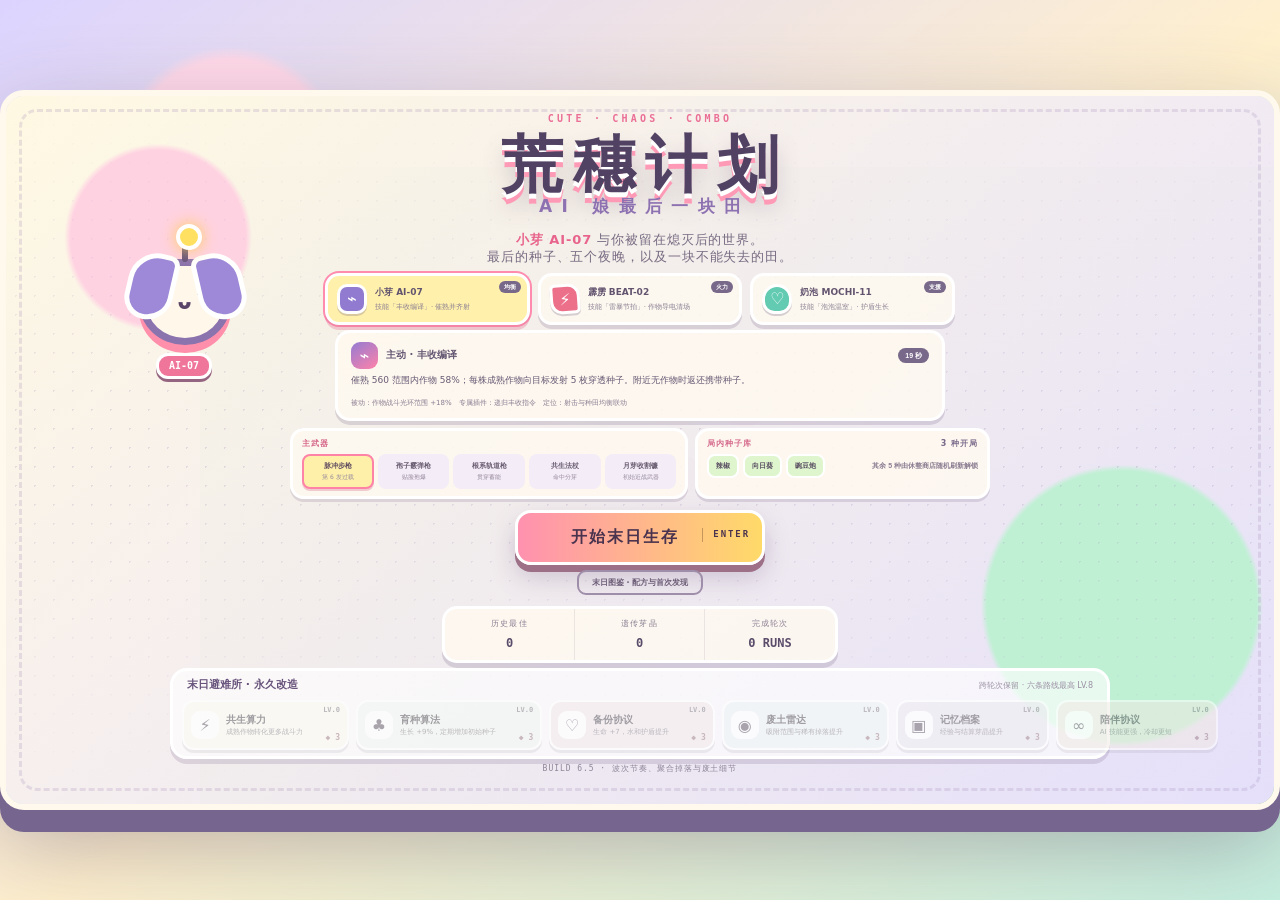
==== commit 2a8aaf0a: "Publish Wildroot Build 6.5" ====
--- a/wildroot/index.html
+++ b/wildroot/index.html
@@ -824,12 +824,22 @@
 .merchant-head button,.rest-continue { padding: 7px 11px; color: #fff; background: #786689; border: 2px solid #fff; border-radius: 10px; font-size: 8px; font-weight: 900; cursor: pointer; }
 .merchant-head button:disabled { opacity: .42; cursor: default; }
 #merchant-items { display: grid; grid-template-columns: repeat(3,1fr); gap: 6px; margin-top: 7px; }
-#merchant-items button { min-height: 58px; padding: 7px; color: #65556c; text-align: left; background: linear-gradient(145deg,#fff4ca,#f4e8ff); border: 2px solid #fff; border-radius: 10px; cursor: pointer; }
+#merchant-items button { min-height: 68px; padding: 7px; color: #65556c; text-align: left; background: linear-gradient(145deg,#fff4ca,#f4e8ff); border: 2px solid #fff; border-radius: 11px; cursor: pointer; }
 #merchant-items button b,#merchant-items button small,#merchant-items button em { display: block; }
 #merchant-items button b { font-size: 9px; }
 #merchant-items button small { min-height: 22px; margin-top: 3px; color: #817383; font-size: 7px; line-height: 1.4; }
 #merchant-items button em { margin-top: 3px; color: #cc713f; font: normal 900 8px/1 ui-monospace,monospace; }
 #merchant-items button:disabled { opacity: .45; cursor: default; }
+.merchant-card { display: grid; grid-template-columns: 48px minmax(0,1fr); align-items: center; gap: 7px; overflow: hidden; position: relative; box-shadow: inset 0 -3px 0 #725d7430,0 2px 0 #4d3d5230; }
+.merchant-card::after { content: ""; position: absolute; right: -16px; top: -19px; width: 50px; height: 50px; border: 9px solid color-mix(in srgb,var(--item-color),white 18%); border-radius: 50%; opacity: .13; }
+.merchant-art { position: relative; width: 44px; height: 48px; display: grid; place-items: center; isolation: isolate; background: linear-gradient(145deg,color-mix(in srgb,var(--item-color),white 32%),var(--item-color)); border: 3px solid #fffaf0; border-radius: 14px 10px 15px 9px; box-shadow: 0 3px 0 color-mix(in srgb,var(--item-color),#46394d 48%),inset 0 0 0 2px #ffffff55; }
+.merchant-art i { position: relative; z-index: 3; color: #fff; font: normal 900 22px/1 ui-monospace,monospace; text-shadow: 0 2px 0 #4b385066; text-decoration: none; }
+.merchant-art u { position: absolute; z-index: 1; width: 10px; height: 10px; border: 2px solid #fff8; border-radius: 50%; text-decoration: none; }
+.merchant-art u:nth-of-type(1) { left: 4px; top: 5px; }
+.merchant-art u:nth-of-type(2) { right: 3px; bottom: 5px; width: 15px; height: 5px; border-radius: 50%; transform: rotate(-28deg); }
+.merchant-copy { min-width: 0; }
+.merchant-copy b { color: #594c65; white-space: nowrap; overflow: hidden; text-overflow: ellipsis; }
+.merchant-copy em { width: fit-content; padding: 2px 6px; background: #fff8dd; border: 1px solid #dfbd6b; border-radius: 6px; }
 .rest-continue { width: 100%; margin-top: 9px; color: #51445c; background: linear-gradient(90deg,#9ce5bc,#fff0a3); font-size: 10px; }
 .rest-continue kbd { margin-left: 5px; }
 
@@ -942,7 +952,7 @@
 #rest-shop-items button.seed-unlock-card strong { white-space:nowrap; }
 #rest-shop-items .all-seeds { color:#438d6d; }
 
-</style>
+  </style>
 </head>
 <body>
   <main id="game-shell" aria-label="荒穗计划游戏区域">
@@ -1109,7 +1119,7 @@
         <span><i class="tip-night"></i>夜晚：啃根虫、野猪与掠种贼会攻击田地</span>
         <span><i class="tip-crop"></i>成熟：每种作物都能强化战斗</span>
       </div>
-      <p class="version">BUILD 6.4 · 种子解锁、插件分页与八种植物</p>
+      <p class="version">BUILD 6.5 · 波次节奏、聚合掉落与废土细节</p>
     </section>
 
     <section id="story-screen" class="screen story-screen hidden">
@@ -1189,7 +1199,16 @@
     startingIds: [0, 1, 2],
     startingCount: 3,
     unlockCost: 5,
-    unlockBonusSeeds: 2
+    unlockBonusSeeds: 2,
+    packSize: 2,
+    prices: [3, 2, 3, 4, 4, 5, 3, 4]
+  },
+  waves: {
+    baseDuration: 22,
+    durationPerWave: 0.75,
+    rewardBaseDuration: 17,
+    rewardDurationPerWave: 0.45,
+    eventFinishGrace: 1.5
   },
   progression: {
     statNodeEvery: 3,
@@ -1219,6 +1238,14 @@
     initialDelay: 44,
     intervalMin: 72,
     intervalMax: 100
+  },
+  drops: {
+    mergeRadius: 82,
+    xpValueMultiplier: 1.18,
+    waterChance: 0.12,
+    biomassChance: 0.30,
+    waterValue: 2,
+    biomassValue: 2
   },
   breeding: {
     mutationBaseChance: 0.04,
@@ -1257,10 +1284,12 @@
   const REWARD_WAVES = new Set([3, 8]);
   const BOSS_WAVES = { 6: "crowboss", 12: "slimeboss", 15: "boss" };
   const CONFIG = window.WILDROOT_CONFIG || {};
-  const SEED_CONFIG = Object.assign({ startingIds: [0, 1, 2], startingCount: 3, unlockCost: 5, unlockBonusSeeds: 2 }, CONFIG.seeds || {});
+  const SEED_CONFIG = Object.assign({ startingIds: [0, 1, 2], startingCount: 3, unlockCost: 5, unlockBonusSeeds: 2, packSize: 2, prices: [3, 2, 3, 4, 4, 5, 3, 4] }, CONFIG.seeds || {});
+  const WAVE_CONFIG = Object.assign({ baseDuration: 22, durationPerWave: .75, rewardBaseDuration: 17, rewardDurationPerWave: .45, eventFinishGrace: 1.5 }, CONFIG.waves || {});
   const PROGRESSION_CONFIG = Object.assign({ statNodeEvery: 3, statMaxLevel: 4, stats: {}, choiceWeights: {} }, CONFIG.progression || {});
   const ENEMY_CONFIG = Object.assign({ density: 1, spawnRate: 1, eliteBaseChance: .045, eliteChancePerDay: .02, eliteChanceCap: .15 }, CONFIG.enemy || {});
   const EVENT_CONFIG = Object.assign({ initialDelay: 44, intervalMin: 72, intervalMax: 100 }, CONFIG.events || {});
+  const DROP_CONFIG = Object.assign({ mergeRadius: 82, xpValueMultiplier: 1.18, waterChance: .12, biomassChance: .30, waterValue: 2, biomassValue: 2 }, CONFIG.drops || {});
   const BREEDING_CONFIG = Object.assign({ mutationBaseChance: .04, mutationPerDiversity: .045, ruinMutationBonus: .11, hybridBaseChance: .30, hybridMutationBonus: .10, hybridChanceCap: .88, hybridPityStep: .10, hybridPityCap: .40 }, CONFIG.breeding || {});
   const INTERFACE_CONFIG = Object.assign({ pluginPageSize: 8 }, CONFIG.interface || {});
 
@@ -1448,14 +1477,18 @@
   ];
 
   const MERCHANT_ITEMS = [
-    { id: "shovel", icon: "♠", name: "折叠开荒铲", cost: 6, copy: "主动道具，耐久 5。切换后按 E，可在当前位置开垦新田。", apply: () => { game.activeTools.shovel = 5; selectActiveTool("shovel"); } },
-    { id: "overdrive", icon: "⚔", name: "赤红增幅器", cost: 6, copy: "攻击力 +14%。可能并不适合纯种植构筑。", apply: () => { game.player.damage *= 1.14; } },
-    { id: "carapace", icon: "⬢", name: "甲壳复合板", cost: 5, copy: "人物所受伤害 -12%。", apply: () => { game.player.armor *= .88; } },
-    { id: "boots", icon: "»", name: "蜻蜓伺服靴", cost: 5, copy: "移动速度 +12%。", apply: () => { game.player.speed *= 1.12; } },
-    { id: "cloak", icon: "◇", name: "概率斗篷", cost: 6, copy: "闪避率 +9%，最高不超过 32%。", apply: () => { game.player.dodge = Math.min(.32, game.player.dodge + .09); } },
-    { id: "scope", icon: "◎", name: "露珠瞄准镜", cost: 5, copy: "暴击率 +6%。", apply: () => { game.player.crit += .06; } },
-    { id: "heart", icon: "♥", name: "罐装心跳", cost: 5, copy: "最大生命 +24，并恢复 24。", apply: () => { game.player.maxHp += 24; game.player.hp += 24; } },
-    { id: "trigger", icon: "⌁", name: "风切扳机", cost: 7, copy: "远程与近战基础攻击间隔 -10%。", apply: () => { game.player.fireRate *= .9; game.player.meleeRate *= .9; } }
+    { id: "shovel", icon: "♠", color: "#d59b63", name: "折叠开荒铲", cost: 7, copy: "主动道具，耐久 5。切换后按 E，在当前位置开垦独立新田。", apply: () => { game.activeTools.shovel = 5; selectActiveTool("shovel"); } },
+    { id: "overdrive", icon: "⚔", color: "#f06f68", name: "赤红增幅器", cost: 12, copy: "攻击力 +8%。昂贵但稳定。", apply: () => { game.player.damage *= 1.08; } },
+    { id: "carapace", icon: "⬢", color: "#8ca6b8", name: "甲壳复合板", cost: 11, copy: "人物所受伤害 -7%。", apply: () => { game.player.armor *= .93; } },
+    { id: "boots", icon: "»", color: "#67cdb5", name: "蜻蜓伺服靴", cost: 10, copy: "移动速度 +7%。", apply: () => { game.player.speed *= 1.07; } },
+    { id: "cloak", icon: "◇", color: "#bd91e1", name: "概率斗篷", cost: 12, copy: "闪避率 +5%，最高不超过 30%。", apply: () => { game.player.dodge = Math.min(.30, game.player.dodge + .05); } },
+    { id: "scope", icon: "◎", color: "#76c9dd", name: "露珠瞄准镜", cost: 10, copy: "暴击率 +4%。", apply: () => { game.player.crit += .04; } },
+    { id: "heart", icon: "♥", color: "#ec7894", name: "罐装心跳", cost: 11, copy: "最大生命 +16，并恢复 16。", apply: () => { game.player.maxHp += 16; game.player.hp += 16; } },
+    { id: "trigger", icon: "⌁", color: "#f0ba61", name: "风切扳机", cost: 13, copy: "远程与近战基础攻击间隔 -6%。", apply: () => { game.player.fireRate *= .94; game.player.meleeRate *= .94; } },
+    { id: "fertilizer", icon: "♣", color: "#75bf71", name: "慢释星尘肥", cost: 10, copy: "作物生长 +5%，收获收益 +7%。", apply: () => { game.cropGrowth *= 1.05; game.cropYield *= 1.07; } },
+    { id: "coolant", icon: "❄", color: "#7dcfe8", name: "低温冷却液", cost: 12, copy: "冲刺冷却 -8%，AI 技能冷却 -6%。", apply: () => { game.player.dashMax *= .92; game.player.skillMax *= .94; } },
+    { id: "seedbag", icon: "✿", color: "#e3b864", name: "拼装种子袋", cost: 8, copy: "当前已解锁的每类种子 +1。", apply: () => { for (const index of game.unlockedSeeds) game.seeds[index] += 1; } },
+    { id: "fieldkit", icon: "✚", color: "#85c98c", name: "田地修补箱", cost: 9, copy: "全部田块恢复满耐久，作物抗击打 +8%。", apply: () => { game.cropArmor *= 1.08; for (const plot of game.plots) plot.hp = plot.maxHp; } }
   ];
 
   const ENEMY_DATA = {
@@ -1507,6 +1540,11 @@
     size: 2 + (i % 4),
     tone: i % 3
   }));
+  const MAP_VARIANTS = [
+    { name: "苔原回潮", day: ["#9abb83", "#7fa878", "#69976f"], accent: "#d9ef9a", relic: "#648b62" },
+    { name: "锈沙花季", day: ["#b2ad78", "#949b6f", "#798c68"], accent: "#f2be73", relic: "#986c55" },
+    { name: "紫孢低地", day: ["#9aa783", "#7f9a7f", "#687f78"], accent: "#d6a4dc", relic: "#6e6687" }
+  ];
 
   function shuffled(values) {
     const copy = [...values];
@@ -1594,6 +1632,7 @@
       hybridStatStacks: {},
       terrainDays: terrainSchedule.days,
       finalTerrainRules: terrainSchedule.finale,
+      mapVariant: Math.floor(Math.random() * MAP_VARIANTS.length),
       irrigation: { x: WORLD_W / 2, y: WORLD_H / 2 - 205, progress: 0, captured: false, contested: false },
       terrainDamageTimer: 0,
       freezeTimer: 0,
@@ -1823,7 +1862,10 @@
   function currentDuration() {
     if (game.phase === "rest") return Infinity;
     if (BOSS_WAVES[game.wave]) return 999;
-    return REWARD_WAVES.has(game.wave) ? 18 : 23;
+    const waveIndex = Math.max(0, game.wave - 1);
+    return REWARD_WAVES.has(game.wave)
+      ? WAVE_CONFIG.rewardBaseDuration + waveIndex * WAVE_CONFIG.rewardDurationPerWave
+      : WAVE_CONFIG.baseDuration + waveIndex * WAVE_CONFIG.durationPerWave;
   }
 
   function bossTypeForDay(day) { return BOSS_WAVES[day * 3] || null; }
@@ -1955,6 +1997,14 @@
     game.seedUnlockOffer = locked.length ? locked[Math.floor(Math.random() * locked.length)] : null;
   }
 
+  function seedPrice(index) {
+    return Math.max(1, Number(SEED_CONFIG.prices[index]) || 2);
+  }
+
+  function seedUnlockPrice(index) {
+    return SEED_CONFIG.unlockCost + Math.max(0, seedPrice(index) - 2);
+  }
+
   function rollMerchantStock(guaranteeShovel = false) {
     if (!game) return;
     const available = MERCHANT_ITEMS.filter((item) => !game.merchantOwned[item.id]);
@@ -1978,7 +2028,9 @@
       if (!item) continue;
       const owned = Boolean(game.merchantOwned[id]);
       const button = document.createElement("button");
-      button.innerHTML = `<b>${item.icon} ${item.name}</b><small>${item.copy}</small><em>${owned ? "已售罄" : `◆${item.cost}`}</em>`;
+      button.className = `merchant-card item-${item.id}`;
+      button.style.setProperty("--item-color", item.color || "#d39d68");
+      button.innerHTML = `<span class="merchant-art" aria-hidden="true"><i>${item.icon}</i><u></u><u></u></span><span class="merchant-copy"><b>${item.name}</b><small>${item.copy}</small><em>${owned ? "已售罄" : `◆${item.cost}`}</em></span>`;
       button.disabled = owned || game.coins < item.cost || game.phase !== "rest";
       button.addEventListener("click", () => buyMerchantItem(id));
       ui.merchantItems.appendChild(button);
@@ -2022,10 +2074,11 @@
     if (game.seedUnlockOffer !== null) {
       const unlockIndex = game.seedUnlockOffer;
       const crop = CROP_TYPES[unlockIndex];
+      const unlockCost = seedUnlockPrice(unlockIndex);
       const unlock = document.createElement("button");
       unlock.className = "seed-unlock-card";
-      unlock.innerHTML = `<b>新种子蓝图</b>　${crop.glyph} ${crop.name}<small>${crop.aura} · ${crop.passive}</small><strong>解锁本局种植　◆${SEED_CONFIG.unlockCost}</strong>`;
-      unlock.disabled = game.coins < SEED_CONFIG.unlockCost || game.phase !== "rest";
+      unlock.innerHTML = `<b>新种子蓝图</b>　${crop.glyph} ${crop.name}<small>${crop.aura} · ${crop.passive}</small><strong>解锁本局种植　◆${unlockCost}</strong>`;
+      unlock.disabled = game.coins < unlockCost || game.phase !== "rest";
       unlock.addEventListener("click", buySeedUnlock);
       ui.restShopItems.appendChild(unlock);
     } else {
@@ -2040,9 +2093,10 @@
     ui.restShopItems.appendChild(seedLabel);
     for (const index of game.unlockedSeeds) {
       const crop = CROP_TYPES[index];
+      const price = seedPrice(index);
       const button = document.createElement("button");
-      button.innerHTML = `${crop.glyph} ${crop.name} ×2　<strong>◆2</strong>`;
-      button.disabled = game.coins < 2 || game.phase !== "rest";
+      button.innerHTML = `${crop.glyph} ${crop.name} ×${SEED_CONFIG.packSize}　<strong>◆${price}</strong>`;
+      button.disabled = game.coins < price || game.phase !== "rest";
       button.addEventListener("click", () => buySeed(index));
       ui.restShopItems.appendChild(button);
     }
@@ -2066,21 +2120,24 @@
   }
 
   function buySeed(index) {
-    if (!game || game.phase !== "rest" || !game.unlockedSeeds.includes(index) || game.coins < 2) return;
-    game.coins -= 2;
-    game.seeds[index] += 2;
-    floatText(game.player.x, game.player.y - 38, `+2 ${CROP_TYPES[index].name}`, CROP_TYPES[index].color, 12);
-    showToast("休整采购完成", `${CROP_TYPES[index].name}种子 +2，剩余生物质 ${game.coins}`);
+    const price = seedPrice(index);
+    if (!game || game.phase !== "rest" || !game.unlockedSeeds.includes(index) || game.coins < price) return;
+    game.coins -= price;
+    game.seeds[index] += SEED_CONFIG.packSize;
+    floatText(game.player.x, game.player.y - 38, `+${SEED_CONFIG.packSize} ${CROP_TYPES[index].name}`, CROP_TYPES[index].color, 12);
+    showToast("休整采购完成", `${CROP_TYPES[index].name}种子 +${SEED_CONFIG.packSize}，花费 ◆${price}`);
     sound.pickup();
     renderRestShop();
     updateHud();
   }
 
   function buySeedUnlock() {
-    if (!game || game.phase !== "rest" || game.seedUnlockOffer === null || game.coins < SEED_CONFIG.unlockCost) return;
+    if (!game || game.phase !== "rest" || game.seedUnlockOffer === null) return;
     const index = game.seedUnlockOffer;
+    const unlockCost = seedUnlockPrice(index);
+    if (game.coins < unlockCost) return;
     if (game.unlockedSeeds.includes(index)) return;
-    game.coins -= SEED_CONFIG.unlockCost;
+    game.coins -= unlockCost;
     game.unlockedSeeds.push(index);
     game.unlockedSeeds.sort((a, b) => a - b);
     game.seeds[index] += SEED_CONFIG.unlockBonusSeeds;
@@ -2121,7 +2178,7 @@
     const ox = greenhouseActive ? Math.sin(game.elapsed * .34) * 155 : 0;
     const oy = greenhouseActive ? Math.cos(game.elapsed * .27) * 72 : 0;
     for (const plot of game.plots) {
-      if (plot.zone === "solar") { plot.x = plot.baseX + ox; plot.y = plot.baseY + oy; }
+      if (plot.zone === "solar" && !plot.dug) { plot.x = plot.baseX + ox; plot.y = plot.baseY + oy; }
       else { plot.x = plot.baseX; plot.y = plot.baseY; }
     }
 
@@ -2447,7 +2504,7 @@
     updateHarvestMomentum(dt);
     updateFarmTools(dt);
 
-    if (game.fusions.farmbrain) {
+    if (game.phase !== "rest" && game.fusions.farmbrain) {
       game.farmbrainWaterTimer -= dt;
       if (game.farmbrainWaterTimer <= 0) {
         const thirsty = game.plots.find((plot) => plot.state === "growing" && plot.wet <= 2);
@@ -2461,7 +2518,7 @@
       }
     }
 
-    if (game.phaseTime >= currentDuration() && !bossTypeForWave()) phaseTransition();
+    if (game.phaseTime >= currentDuration() && !bossTypeForWave() && !game.activeEvent) phaseTransition();
 
     const timePressure = Math.log1p(game.elapsed / 35) * 2.8 + Math.sqrt(game.elapsed / 60) * 1.4;
     const rewardWave = isRewardWave();
@@ -2531,6 +2588,7 @@
   }
 
   function updateFarmTools(dt) {
+    if (game.phase === "rest") return;
     const irrigatorLevel = game.items.irrigator || 0;
     if (irrigatorLevel) {
       game.autoWaterTimer -= dt;
@@ -2719,14 +2777,16 @@
     game.eventTimer -= dt;
     if (game.eventTimer > 0 || game.boss) return;
     const events = [
-      { id: "seedrain", name: "生物质雨", copy: "通用生物质从数据云坠落，可在休整轮采购种子" },
-      { id: "growstorm", name: "生长季风", copy: "15 秒内作物生长速度提高三倍" },
-      { id: "migration", name: "害兽团建", copy: "一大群高价值害兽正在迷路过来" },
-      { id: "magstorm", name: "磁极反转", copy: "14 秒内全地图掉落物主动飞向 AI 娘" }
+      { id: "seedrain", name: "生物质雨", duration: 12, copy: "高价值生物质从数据云坠落，可在休整轮采购种子" },
+      { id: "growstorm", name: "生长季风", duration: 15, copy: "15 秒内作物生长速度提高三倍" },
+      { id: "migration", name: "害兽团建", duration: 12, copy: "一小群高价值害兽正在迷路过来" },
+      { id: "magstorm", name: "磁极反转", duration: 14, copy: "14 秒内全地图掉落物主动飞向 AI 娘" }
     ];
     const event = events[Math.floor(Math.random() * events.length)];
+    const timeLeft = currentDuration() - game.phaseTime;
+    if (timeLeft < event.duration + WAVE_CONFIG.eventFinishGrace) return;
     game.activeEvent = event.id;
-    game.eventTime = event.id === "growstorm" ? 15 : event.id === "magstorm" ? 14 : 12;
+    game.eventTime = event.duration;
     game.eventBannerTime = 4.8;
     game.eventTimer = rand(EVENT_CONFIG.intervalMin, EVENT_CONFIG.intervalMax);
     game.eventCount++;
@@ -2737,7 +2797,7 @@
     aiSay(event.id === "migration" ? "害兽也会团建？那我负责送它们集体下线。" : "检测到野生随机数！这次应该是好事。", 3.5);
     sound.level();
     if (event.id === "seedrain") {
-      for (let i = 0; i < 18; i++) dropPickup("coin", game.player.x + rand(-280, 280), game.player.y + rand(-210, 210), 1);
+      for (let i = 0; i < 6; i++) dropPickup("coin", game.player.x + rand(-280, 280), game.player.y + rand(-210, 210), 3);
     }
     if (event.id === "migration") {
       for (let i = 0; i < 8; i++) spawnEnemy(i % 4 === 0 ? "bloater" : i % 3 === 0 ? "wasp" : "leech");
@@ -2985,7 +3045,11 @@
     if (bossKill) {
       sound.boom();
       game.shake = 1.4;
-      for (let i = 0; i < 12; i++) dropPickup(i % 3 === 0 ? "water" : i % 3 === 1 ? "coin" : "xp", enemy.x + rand(-80, 80), enemy.y + rand(-80, 80), i % 3 === 2 ? 18 : 1);
+      dropPickup("xp", enemy.x - 38, enemy.y, Math.round(enemy.xp * .55));
+      dropPickup("xp", enemy.x + 38, enemy.y, Math.round(enemy.xp * .55));
+      dropPickup("water", enemy.x, enemy.y - 34, 5);
+      dropPickup("coin", enemy.x - 34, enemy.y + 35, 6);
+      dropPickup("coin", enemy.x + 34, enemy.y + 35, 6);
       dropRelicChest(enemy.x, enemy.y, game.day);
       game.boss = null;
       game.hazards.length = 0;
@@ -3016,14 +3080,13 @@
     if (game.fusions.recursive && (game.harvestMomentum || activeCropAuras().has("thorn"))) spawnRecursiveBurst(enemy.x, enemy.y);
     if (game.combo === 10 || game.combo === 20 || game.combo === 35) {
       aiSay(`${game.combo} 连击！小芽的礼貌模块已自动卸载！`, 2.8);
-      for (let i = 0; i < 4; i++) dropPickup("coin", enemy.x + rand(-25, 25), enemy.y + rand(-25, 25), 1);
+      dropPickup("coin", enemy.x, enemy.y, 4);
       game.shake = .55;
     }
-    const xpPieces = enemy.xp > 20 ? 3 : enemy.xp > 12 ? 2 : 1;
-    for (let i = 0; i < xpPieces; i++) dropPickup("xp", enemy.x, enemy.y, enemy.xp / xpPieces);
-    if (chance(.18 + game.dropLuck)) dropPickup("water", enemy.x + rand(-9, 9), enemy.y + rand(-9, 9), 1);
-    if (chance(.42 + game.dropLuck)) dropPickup("coin", enemy.x + rand(-12, 12), enemy.y + rand(-12, 12), 1);
-    if (isRewardWave() && chance(.72)) dropPickup("coin", enemy.x + rand(-14, 14), enemy.y + rand(-14, 14), 1);
+    dropPickup("xp", enemy.x, enemy.y, Math.max(1, Math.round(enemy.xp * DROP_CONFIG.xpValueMultiplier)));
+    if (chance(DROP_CONFIG.waterChance + game.dropLuck * .6)) dropPickup("water", enemy.x + rand(-9, 9), enemy.y + rand(-9, 9), DROP_CONFIG.waterValue);
+    if (chance(DROP_CONFIG.biomassChance + game.dropLuck * .75)) dropPickup("coin", enemy.x + rand(-12, 12), enemy.y + rand(-12, 12), DROP_CONFIG.biomassValue);
+    if (isRewardWave() && chance(.58)) dropPickup("coin", enemy.x + rand(-14, 14), enemy.y + rand(-14, 14), 2);
     const cloneCrop = game.plots.find((plot) => plot.state === "ready" && CROP_TYPES[plot.crop].id === "clone");
     if (cloneCrop && chance(cloneCrop.mutation ? .28 : .13)) dropPickup("xp", enemy.x + rand(-18, 18), enemy.y + rand(-18, 18), enemy.xp * .55);
   }
@@ -3354,6 +3417,7 @@
     for (const plot of game.plots) {
       plot.hit = Math.max(0, plot.hit - dt);
       plot.sway += dt;
+      if (game.phase === "rest") continue;
       if (plot.state === "growing") {
         plot.wet = Math.max(0, plot.wet - dt);
         if (plot.wet > 0) {
@@ -3429,6 +3493,7 @@
   }
 
   function updateCropPassives(dt) {
+    if (game.phase === "rest") return;
     game.cropPulseTimer -= dt;
     if (game.cropPulseTimer > 0) return;
     game.cropPulseTimer = 1;
@@ -3802,15 +3867,27 @@
     if (type === "xp" && hasTerrain("bridge") && x > 1100 && x < 1280) {
       x = x < 1190 ? 1086 : 1294;
     }
+    const merged = game.pickups.find((item) => !item.dead && item.type === type && item.variant === variant && Math.hypot(item.x - x, item.y - y) <= DROP_CONFIG.mergeRadius);
+    if (merged) {
+      merged.value += value;
+      merged.life = Math.max(merged.life, 16);
+      merged.stackPulse = 1;
+      merged.vx += (x - merged.x) * .8;
+      merged.vy += (y - merged.y) * .8;
+      return merged;
+    }
     const angle = rand(0, TAU);
     const speed = rand(55, 145);
-    game.pickups.push({ type, x, y, value, variant, vx: Math.cos(angle) * speed, vy: Math.sin(angle) * speed, age: 0, life: 16, dead: false });
+    const item = { type, x, y, value, variant, vx: Math.cos(angle) * speed, vy: Math.sin(angle) * speed, age: 0, life: 16, stackPulse: 0, dead: false };
+    game.pickups.push(item);
+    return item;
   }
 
   function updatePickups(dt) {
     const p = game.player;
     for (const item of game.pickups) {
       item.age += dt;
+      item.stackPulse = Math.max(0, (item.stackPulse || 0) - dt * 3.5);
       item.life -= dt;
       item.vx *= Math.pow(.045, dt);
       item.vy *= Math.pow(.045, dt);
@@ -3838,9 +3915,9 @@
     if (item.dead) return;
     item.dead = true;
     if (item.type === "xp") gainXp(item.value);
-    if (item.type === "water") { game.water += item.value; floatText(item.x, item.y, "+水", "#80d9ea", 11); }
+    if (item.type === "water") { game.water += item.value; floatText(item.x, item.y, `+水 ×${item.value}`, "#80d9ea", 11); }
     if (item.type === "seed") { game.seeds[item.variant] += item.value; floatText(item.x, item.y, `+${CROP_TYPES[item.variant].name}`, CROP_TYPES[item.variant].color, 10); }
-    if (item.type === "coin") { game.coins += item.value; game.score += 4; floatText(item.x, item.y, "+生物质", "#f3d66b", 10); if (game.phase === "rest") renderRestShop(); }
+    if (item.type === "coin") { game.coins += item.value; game.score += 4 * item.value; floatText(item.x, item.y, `+生物质 ×${item.value}`, "#f3d66b", 10); if (game.phase === "rest") renderRestShop(); }
     if (item.type === "sun") { game.player.hp = Math.min(game.player.maxHp, game.player.hp + 2 * item.value * game.sunPower); addOverclock(7 * item.value * game.sunPower); floatText(item.x, item.y, "+阳光", "#ffe66e", 10); }
     burst(item.x, item.y, itemColor(item), 5, 60);
     sound.pickup();
@@ -4465,10 +4542,11 @@
 
   function drawWorldScenery(t) {
     const night = game.phase === "night";
+    const mapStyle = MAP_VARIANTS[game.mapVariant] || MAP_VARIANTS[0];
     const ground = ctx.createLinearGradient(0, 0, WORLD_W, WORLD_H);
-    ground.addColorStop(0, night ? "#46585f" : "#92b382");
-    ground.addColorStop(.48, night ? "#53645f" : "#7ea77a");
-    ground.addColorStop(1, night ? "#405158" : "#6d9b73");
+    ground.addColorStop(0, night ? "#46585f" : mapStyle.day[0]);
+    ground.addColorStop(.48, night ? "#53645f" : mapStyle.day[1]);
+    ground.addColorStop(1, night ? "#405158" : mapStyle.day[2]);
     ctx.fillStyle = ground;
     ctx.fillRect(0, 0, WORLD_W, WORLD_H);
     for (let i = 0; i < scenery.length; i += 7) {
@@ -4490,6 +4568,7 @@
     ctx.beginPath(); ctx.moveTo(FIELD_ZONES[0].x, FIELD_ZONES[0].y); ctx.quadraticCurveTo(1500, 560, FIELD_ZONES[2].x, FIELD_ZONES[2].y); ctx.stroke();
     ctx.setLineDash([]); ctx.strokeStyle = night ? "#dbe2d929" : "#fff4c054"; ctx.lineWidth = 3; ctx.stroke(); ctx.restore();
     drawTerrainFeatures();
+    drawMapLandmarks(t, mapStyle, night);
     for (const s of scenery) {
       if (Math.abs(s.x - WORLD_W / 2) < 230 && Math.abs(s.y - WORLD_H / 2) < 210) continue;
       const sway = Math.sin(t * 1.7 + s.x) * 2;
@@ -4502,6 +4581,65 @@
     ctx.strokeStyle = "#fff8"; ctx.lineWidth = 10; ctx.strokeRect(5, 5, WORLD_W - 10, WORLD_H - 10);
   }
 
+  function drawMapLandmarks(t, style, night) {
+    ctx.save();
+    const dim = night ? .7 : 1;
+    // 破碎温室：玻璃骨架、轨道与废弃培养舱。
+    ctx.strokeStyle = night ? "#a9c4c6aa" : "#e5f2c5aa"; ctx.lineWidth = 5;
+    for (let i = -1; i <= 1; i++) {
+      const x = 420 + i * 110;
+      ctx.beginPath(); ctx.arc(x, 225, 52, Math.PI, TAU); ctx.stroke();
+      ctx.beginPath(); ctx.moveTo(x - 52, 225); ctx.lineTo(x + 52, 225); ctx.stroke();
+    }
+    ctx.strokeStyle = "#665a5c88"; ctx.lineWidth = 6;
+    ctx.beginPath(); ctx.moveTo(320, 278); ctx.lineTo(820, 278); ctx.moveTo(320, 296); ctx.lineTo(820, 296); ctx.stroke();
+    ctx.fillStyle = `${style.accent}${night ? "55" : "88"}`;
+    for (let i = 0; i < 5; i++) { ctx.beginPath(); ctx.arc(375 + i * 92, 252 + (i % 2) * 12, 10 + (i % 3) * 3, 0, TAU); ctx.fill(); }
+
+    // 旧城天台：水箱、断墙和仍在转动的信号盘。
+    ctx.fillStyle = night ? "#515969" : "#7c7d78"; ctx.strokeStyle = "#d9d3c8aa"; ctx.lineWidth = 3;
+    ctx.beginPath(); ctx.roundRect(1905, 190, 78, 62, 12); ctx.fill(); ctx.stroke();
+    ctx.fillStyle = night ? "#333c4e" : "#62665e"; for (let y = 204; y < 244; y += 13) ctx.fillRect(1912, y, 64, 4);
+    ctx.strokeStyle = "#d6cab1"; ctx.lineWidth = 4; ctx.beginPath(); ctx.moveTo(1838, 262); ctx.lineTo(1853, 209); ctx.stroke();
+    ctx.save(); ctx.translate(1853, 207); ctx.rotate(Math.sin(t * .25) * .12); ctx.strokeStyle = style.accent; ctx.lineWidth = 5; ctx.beginPath(); ctx.arc(0, 0, 27, -.9, .9); ctx.stroke(); ctx.beginPath(); ctx.moveTo(0,0); ctx.lineTo(24,0); ctx.stroke(); ctx.restore();
+    for (const [x, y, w] of [[1490,218,90],[1605,255,66],[2070,315,85]]) {
+      ctx.fillStyle = night ? "#4d5360" : "#77776e"; ctx.fillRect(x, y, w, 20); ctx.fillStyle = "#9d725d"; for (let bx = x + 8; bx < x + w - 5; bx += 19) ctx.fillRect(bx, y + 3, 12, 5);
+    }
+
+    // 陨坑湿地：多层水洼、芦苇和发光孢子。
+    for (const pool of [[1510,1250,115,43],[1835,1255,82,31],[1960,1045,63,27]]) {
+      ctx.fillStyle = night ? "#507b8799" : "#69b8b099"; ctx.strokeStyle = "#c6f1d099"; ctx.lineWidth = 3;
+      ctx.beginPath(); ctx.ellipse(pool[0], pool[1], pool[2], pool[3], -.12, 0, TAU); ctx.fill(); ctx.stroke();
+      ctx.strokeStyle = "#e4fff077"; ctx.lineWidth = 2; ctx.beginPath(); ctx.arc(pool[0] - 12, pool[1], pool[2] * .42, .2, 2.4); ctx.stroke();
+    }
+    for (let i = 0; i < 18; i++) {
+      const x = 1420 + (i * 73) % 650, y = 985 + (i * 97) % 380;
+      ctx.strokeStyle = i % 2 ? "#6f9366" : "#8ba76b"; ctx.lineWidth = 3; ctx.beginPath(); ctx.moveTo(x,y); ctx.quadraticCurveTo(x-4,y-18,x+Math.sin(t+i)*4,y-35); ctx.stroke();
+      ctx.fillStyle = i % 3 ? style.accent : "#e8f1a2"; ctx.beginPath(); ctx.arc(x+Math.sin(t+i)*4,y-38,3,0,TAU); ctx.fill();
+    }
+
+    // 避难所：风力叶片、补丁旗和太阳能板，给中心区明确轮廓。
+    ctx.strokeStyle = "#665567"; ctx.lineWidth = 7; ctx.beginPath(); ctx.moveTo(915, 935); ctx.lineTo(915, 825); ctx.stroke();
+    ctx.save(); ctx.translate(915, 820); ctx.rotate(t * .22); ctx.strokeStyle = night ? "#d4d7e4" : "#fff0c5"; ctx.lineWidth = 6;
+    for (let i = 0; i < 4; i++) { ctx.rotate(Math.PI / 2); ctx.beginPath(); ctx.moveTo(0,0); ctx.quadraticCurveTo(27,-8,50,6); ctx.stroke(); }
+    ctx.fillStyle = style.accent; ctx.beginPath(); ctx.arc(0,0,9,0,TAU); ctx.fill(); ctx.restore();
+    for (const x of [1045, 1135, 1225]) {
+      ctx.save(); ctx.translate(x, 1010); ctx.rotate(-.12); ctx.fillStyle = night ? "#40516f" : "#4d7190"; ctx.strokeStyle = "#b9d9e2"; ctx.lineWidth = 3; ctx.fillRect(-35,-18,70,36); ctx.strokeRect(-35,-18,70,36);
+      ctx.strokeStyle = "#9dbac8"; ctx.lineWidth = 1; for (let gx=-20;gx<=20;gx+=20){ctx.beginPath();ctx.moveTo(gx,-18);ctx.lineTo(gx,18);ctx.stroke();} ctx.restore();
+    }
+
+    // 每局一种额外地貌签名，让重开后的远景轮廓不同。
+    ctx.globalAlpha = .65 * dim; ctx.fillStyle = style.relic;
+    if (game.mapVariant === 0) {
+      for (let i = 0; i < 9; i++) { const x=190+(i*241)%2050,y=170+(i*173)%1120;ctx.beginPath();ctx.arc(x,y,14+i%3*5,0,TAU);ctx.fill(); }
+    } else if (game.mapVariant === 1) {
+      for (let i = 0; i < 8; i++) { const x=220+(i*277)%1980,y=150+(i*199)%1160;ctx.save();ctx.translate(x,y);ctx.rotate(i*.7);ctx.fillRect(-25,-5,50,10);ctx.restore(); }
+    } else {
+      for (let i = 0; i < 10; i++) { const x=170+(i*223)%2070,y=140+(i*181)%1180;ctx.beginPath();ctx.arc(x,y,12+i%4*3,0,TAU);ctx.fill();ctx.fillStyle=style.accent;ctx.beginPath();ctx.arc(x-4,y-4,3,0,TAU);ctx.fill();ctx.fillStyle=style.relic; }
+    }
+    ctx.restore();
+  }
+
   function drawTerrainFeatures() {
     if (hasTerrain("bridge")) {
       const segments = [[0, 180], [330, 660], [820, 1140], [1300, WORLD_H]];
@@ -4533,7 +4671,7 @@
   }
 
   function zonePosition(zoneId) {
-    const plots = game.plots.filter((plot) => plot.zone === zoneId);
+    const plots = game.plots.filter((plot) => plot.zone === zoneId && !plot.dug);
     if (!plots.length) return FIELD_ZONES.find((zone) => zone.id === zoneId);
     return { x: plots.reduce((sum, plot) => sum + plot.x, 0) / plots.length, y: plots.reduce((sum, plot) => sum + plot.y, 0) / plots.length };
   }
@@ -4629,6 +4767,63 @@
     }
   }
 
+  function drawHybridPlantModel(hybrid, scale, sway) {
+    const left = CROP_TYPES[hybrid.pair[0]], right = CROP_TYPES[hybrid.pair[1]];
+    const pulse = 1 + Math.sin(game.elapsed * 4 + sway) * .06;
+    ctx.save(); ctx.translate(0, -32 * scale); ctx.scale(pulse, pulse);
+    ctx.strokeStyle = "#fff7df"; ctx.lineWidth = 2.5;
+    ctx.beginPath(); ctx.moveTo(0, 16); ctx.quadraticCurveTo(-9, 4, -13, -2); ctx.moveTo(0, 16); ctx.quadraticCurveTo(9, 4, 13, -2); ctx.stroke();
+    ctx.shadowColor = hybrid.color; ctx.shadowBlur = 14;
+    drawCropFruit(left.id, -13, -5, 11); drawCropFruit(right.id, 13, -5, 11);
+    ctx.shadowBlur = 0;
+    ctx.fillStyle = hybrid.color; ctx.strokeStyle = "#fff"; ctx.lineWidth = 2;
+    ctx.beginPath();
+    for (let i = 0; i < 8; i++) { const a = -Math.PI / 2 + i * TAU / 8; const r = i % 2 ? 5 : 9; ctx.lineTo(Math.cos(a) * r, 4 + Math.sin(a) * r); }
+    ctx.closePath(); ctx.fill(); ctx.stroke();
+    ctx.strokeStyle = left.color; ctx.lineWidth = 2; ctx.beginPath(); ctx.arc(0, 4, 16, Math.PI * .55, Math.PI * 1.45); ctx.stroke();
+    ctx.strokeStyle = right.color; ctx.beginPath(); ctx.arc(0, 4, 16, -Math.PI * .45, Math.PI * .45); ctx.stroke();
+    ctx.restore();
+  }
+
+  function drawComboPlantModel(combo, scale, sway) {
+    const y = -34 * scale;
+    const pulse = Math.sin(game.elapsed * 4.5 + sway);
+    ctx.save(); ctx.translate(0, y); ctx.lineJoin = "round"; ctx.lineCap = "round";
+    ctx.shadowColor = combo.color; ctx.shadowBlur = 10 + pulse * 3;
+    if (combo.id === "peacannon") {
+      ctx.fillStyle = "#4e5960"; ctx.strokeStyle = "#fff4da"; ctx.lineWidth = 2.5;
+      ctx.beginPath(); ctx.roundRect(-25, 3, 50, 17, 7); ctx.fill(); ctx.stroke();
+      ctx.fillStyle = "#79956d"; ctx.beginPath(); ctx.arc(-17, 20, 7, 0, TAU); ctx.arc(17, 20, 7, 0, TAU); ctx.fill();
+      for (const side of [-1, 1]) {
+        ctx.save(); ctx.translate(side * 10, 0); ctx.rotate(-.08 * side);
+        ctx.fillStyle = combo.color; ctx.beginPath(); ctx.roundRect(-8, -10, 25, 13, 6); ctx.fill(); ctx.stroke();
+        ctx.fillStyle = "#3f6e49"; ctx.beginPath(); ctx.arc(17, -3.5, 6, 0, TAU); ctx.fill(); ctx.stroke();
+        ctx.fillStyle = "#d8ffc7"; ctx.beginPath(); ctx.arc(18, -5, 2, 0, TAU); ctx.fill(); ctx.restore();
+      }
+      ctx.fillStyle = "#ffe56f"; ctx.beginPath(); ctx.arc(0, 10, 4 + pulse, 0, TAU); ctx.fill();
+    } else if (combo.id === "solarforge") {
+      ctx.fillStyle = "#6f654c"; ctx.strokeStyle = "#fff4b0"; ctx.lineWidth = 3; ctx.beginPath(); ctx.roundRect(-15, 8, 30, 18, 5); ctx.fill(); ctx.stroke();
+      ctx.rotate(game.elapsed * .18);
+      ctx.fillStyle = "#fff08a"; for (let i = 0; i < 12; i++) { const a = i * TAU / 12; ctx.beginPath(); ctx.ellipse(Math.cos(a) * 20, Math.sin(a) * 20 - 4, 9, 4, a, 0, TAU); ctx.fill(); }
+      ctx.fillStyle = "#d58d38"; ctx.strokeStyle = "#fffbd0"; ctx.beginPath(); ctx.arc(0, -4, 11 + pulse, 0, TAU); ctx.fill(); ctx.stroke();
+      ctx.fillStyle = "#fff7b3"; for (let i = -1; i <= 1; i++) for (let j = -1; j <= 1; j++) { ctx.beginPath(); ctx.arc(i * 4, -4 + j * 4, 1, 0, TAU); ctx.fill(); }
+    } else if (combo.id === "corncannon") {
+      ctx.fillStyle = "#7c6848"; ctx.strokeStyle = "#fff2c0"; ctx.lineWidth = 3; ctx.beginPath(); ctx.roundRect(-26, 5, 48, 16, 6); ctx.fill(); ctx.stroke();
+      ctx.fillStyle = "#58724e"; ctx.beginPath(); ctx.arc(-18, 21, 8, 0, TAU); ctx.arc(16, 21, 8, 0, TAU); ctx.fill(); ctx.stroke();
+      ctx.fillStyle = combo.color; ctx.beginPath(); ctx.roundRect(-15, -11, 41, 15, 7); ctx.fill(); ctx.stroke();
+      ctx.fillStyle = "#5d4939"; ctx.beginPath(); ctx.arc(26, -3.5, 8, 0, TAU); ctx.fill(); ctx.stroke();
+      ctx.fillStyle = "#ffe98c"; for (let x = -8; x < 16; x += 7) for (let yy = -7; yy < 1; yy += 6) { ctx.beginPath(); ctx.arc(x, yy, 2, 0, TAU); ctx.fill(); }
+    } else {
+      ctx.fillStyle = "#4f4d65"; ctx.strokeStyle = "#fff"; ctx.lineWidth = 3; ctx.beginPath(); ctx.roundRect(-25, -8, 50, 30, 9); ctx.fill(); ctx.stroke();
+      ctx.fillStyle = "#ff796d"; ctx.beginPath(); ctx.arc(-12, 1, 11 + pulse, 0, TAU); ctx.fill();
+      ctx.fillStyle = "#8bdcff"; ctx.beginPath(); ctx.arc(12, 1, 11 - pulse, 0, TAU); ctx.fill();
+      ctx.fillStyle = "#fff"; ctx.beginPath(); ctx.arc(0, 1, 5, 0, TAU); ctx.fill();
+      ctx.strokeStyle = combo.color; ctx.lineWidth = 2; for (let i = 0; i < 3; i++) { ctx.beginPath(); ctx.arc(0, 1, 30 + i * 4 + pulse * 2, -.7, .7); ctx.stroke(); }
+      ctx.fillStyle = "#b7ecff88"; ctx.beginPath(); ctx.ellipse(0, -12, 25, 5, 0, 0, TAU); ctx.fill();
+    }
+    ctx.shadowBlur = 0; ctx.restore();
+  }
+
   function drawPlot(plot) {
     const crop = plot.crop !== null ? CROP_TYPES[plot.crop] : null;
     ctx.save();
@@ -4677,7 +4872,7 @@
         ctx.shadowColor = plot.mutation ? "#fff178" : crop.color;
         ctx.shadowBlur = plot.state === "ready" ? 14 : 4;
         ctx.fillStyle = plot.hit ? "#fff" : crop.color;
-        drawCropFruit(crop.id, sway * .5, -30 * scale, 7 + ratio * 5);
+        if (!plot.hybrid && !plot.comboPlant) drawCropFruit(crop.id, sway * .5, -30 * scale, 7 + ratio * 5);
         ctx.shadowBlur = 0;
         if (plot.mutation) {
           ctx.strokeStyle = "#fff"; ctx.lineWidth = 2; ctx.globalAlpha = .9;
@@ -4686,10 +4881,7 @@
         if (plot.hybrid) {
           const hybrid = HYBRIDS.find((entry) => entry.id === plot.hybrid);
           const left = CROP_TYPES[hybrid.pair[0]], right = CROP_TYPES[hybrid.pair[1]];
-          ctx.fillStyle = left.color; drawCropFruit(left.id, -9, -31 * scale, 8 + ratio * 3);
-          ctx.fillStyle = right.color; drawCropFruit(right.id, 9, -31 * scale, 8 + ratio * 3);
-          ctx.strokeStyle = hybrid.color; ctx.lineWidth = 3; ctx.setLineDash([4, 4]);
-          ctx.beginPath(); ctx.moveTo(-20, -31 * scale); ctx.lineTo(0, -47 * scale); ctx.lineTo(20, -31 * scale); ctx.lineTo(0, -15 * scale); ctx.closePath(); ctx.stroke(); ctx.setLineDash([]);
+          drawHybridPlantModel(hybrid, scale, plot.sway);
           ctx.fillStyle = "#30273a"; ctx.beginPath(); ctx.roundRect(-32, -64 * scale, 64, 14, 6); ctx.fill();
           ctx.fillStyle = hybrid.color; ctx.font = "900 7px 'Microsoft YaHei'"; ctx.textAlign = "center"; ctx.fillText(`杂交 · ${hybrid.name}`, 0, -54 * scale);
           if (plot.state === "ready") { ctx.fillStyle = "#fff"; ctx.font = "900 6px 'Microsoft YaHei'"; ctx.fillText("E 收获永久属性", 0, -43 * scale); }
@@ -4698,20 +4890,7 @@
           const combo = COMBO_PLANTS.find((entry) => entry.id === plot.comboPlant);
           ctx.fillStyle = "#44384f"; ctx.strokeStyle = combo.color; ctx.lineWidth = 4;
           ctx.beginPath(); ctx.roundRect(-29, -54 * scale, 58, 40, 10); ctx.fill(); ctx.stroke();
-          if (combo.id === "peacannon") {
-            ctx.fillStyle = combo.color; ctx.fillRect(-22, -48 * scale, 17, 7); ctx.fillRect(5, -48 * scale, 17, 7);
-            ctx.beginPath(); ctx.arc(-12, -31 * scale, 9, 0, TAU); ctx.arc(12, -31 * scale, 9, 0, TAU); ctx.fill();
-          } else if (combo.id === "solarforge") {
-            ctx.fillStyle = combo.color; ctx.beginPath(); ctx.arc(0, -34 * scale, 14, 0, TAU); ctx.fill();
-            ctx.strokeStyle = "#fff4a8"; ctx.lineWidth = 3; for (let i = 0; i < 8; i++) { const a = i * TAU / 8; ctx.beginPath(); ctx.moveTo(Math.cos(a) * 17, -34 * scale + Math.sin(a) * 17); ctx.lineTo(Math.cos(a) * 24, -34 * scale + Math.sin(a) * 24); ctx.stroke(); }
-          } else if (combo.id === "corncannon") {
-            ctx.fillStyle = "#8a6334"; ctx.beginPath(); ctx.roundRect(-24, -44 * scale, 48, 18, 7); ctx.fill();
-            ctx.fillStyle = combo.color; ctx.beginPath(); ctx.arc(12, -36 * scale, 11, 0, TAU); ctx.fill();
-            ctx.strokeStyle = "#fff4c2"; ctx.lineWidth = 3; ctx.beginPath(); ctx.moveTo(-4, -37 * scale); ctx.lineTo(24, -37 * scale); ctx.stroke();
-          } else {
-            ctx.fillStyle = "#ff7c68"; ctx.beginPath(); ctx.arc(-9, -34 * scale, 11, 0, TAU); ctx.fill();
-            ctx.fillStyle = "#8ddcff"; ctx.beginPath(); ctx.arc(9, -34 * scale, 11, 0, TAU); ctx.fill();
-          }
+          drawComboPlantModel(combo, scale, plot.sway);
           ctx.fillStyle = "#30273a"; ctx.beginPath(); ctx.roundRect(-38, -76 * scale, 76, 14, 6); ctx.fill();
           ctx.fillStyle = combo.color; ctx.font = "900 7px 'Microsoft YaHei'"; ctx.textAlign = "center"; ctx.fillText(`组合 · ${combo.name}`, 0, -66 * scale);
           if (plot.state === "ready") { ctx.fillStyle = "#fff"; ctx.font = "900 6px 'Microsoft YaHei'"; ctx.fillText("E 收获强化属性", 0, -57 * scale); }
@@ -4860,6 +5039,10 @@
   function drawAiBody(type, character) {
     ctx.fillStyle = "#51445e48";
     ctx.beginPath(); ctx.ellipse(-3, 15, 19, 8, 0, 0, TAU); ctx.fill();
+    ctx.fillStyle = "#4e5366"; ctx.strokeStyle = "#fff1dc"; ctx.lineWidth = 2.5;
+    ctx.beginPath(); ctx.roundRect(-22, -12, 15, 25, 6); ctx.fill(); ctx.stroke();
+    ctx.fillStyle = character.color; ctx.beginPath(); ctx.roundRect(-20, -8, 8, 11, 3); ctx.fill();
+    ctx.strokeStyle = "#78e0cc"; ctx.lineWidth = 1.5; ctx.beginPath(); ctx.moveTo(-18, 6); ctx.lineTo(-11, 9); ctx.stroke();
     ctx.save();
     ctx.strokeStyle = "#fff7e8"; ctx.lineWidth = 3;
     if (type === "sprout") {
@@ -4911,6 +5094,10 @@
     ctx.fillStyle = game.player.skillCooldown <= 0 ? "#fff06a" : "#7ee1dc"; ctx.beginPath(); ctx.arc(-6, 8, 1.1, 0, TAU); ctx.fill();
     ctx.strokeStyle = "#ffffff88"; ctx.lineWidth = 1.5; ctx.beginPath(); ctx.moveTo(-1, -14); ctx.lineTo(8, -10); ctx.stroke();
     ctx.restore();
+    ctx.fillStyle = "#fff8e8"; ctx.strokeStyle = "#5e5269"; ctx.lineWidth = 2;
+    for (const joint of [[-17,4],[14,6]]) { ctx.beginPath(); ctx.arc(joint[0], joint[1], 4, 0, TAU); ctx.fill(); ctx.stroke(); }
+    ctx.fillStyle = character.color; ctx.beginPath(); ctx.arc(-17,4,1.6,0,TAU); ctx.arc(14,6,1.6,0,TAU); ctx.fill();
+    ctx.strokeStyle = "#4a4057"; ctx.lineWidth = 2; ctx.beginPath(); ctx.moveTo(-14,18); ctx.lineTo(-8,18); ctx.moveTo(7,19); ctx.lineTo(13,19); ctx.stroke();
   }
 
   function drawEnemies() {
@@ -4946,6 +5133,9 @@
     }
     ctx.fillStyle = e.hit ? "#fff" : "#ff8d9e";
     ctx.beginPath(); ctx.ellipse(0, 0, 15, 11, 0, 0, TAU); ctx.fill(); ctx.strokeStyle = "#fff4e7"; ctx.lineWidth = 3; ctx.stroke();
+    ctx.strokeStyle = "#b75471"; ctx.lineWidth = 1.5; for (const x of [-6,0,6]) { ctx.beginPath(); ctx.moveTo(x,-8); ctx.lineTo(x,8); ctx.stroke(); }
+    ctx.strokeStyle = "#714c70"; ctx.lineWidth = 2; ctx.beginPath(); ctx.moveTo(11,-7); ctx.quadraticCurveTo(20,-14,23,-8); ctx.moveTo(11,7); ctx.quadraticCurveTo(20,14,23,8); ctx.stroke();
+    ctx.fillStyle = "#fff2b5"; ctx.beginPath(); ctx.arc(7,-5,2.2,0,TAU); ctx.arc(7,5,2.2,0,TAU); ctx.fill();
     ctx.strokeStyle = "#5c465e"; ctx.lineWidth = 2;
     ctx.beginPath(); ctx.moveTo(5, -5); ctx.lineTo(10, -2); ctx.moveTo(10, -5); ctx.lineTo(5, -2); ctx.moveTo(5, 5); ctx.lineTo(10, 2); ctx.moveTo(10, 5); ctx.lineTo(5, 2); ctx.stroke();
   }
@@ -4960,6 +5150,8 @@
     ctx.beginPath(); ctx.arc(0, 0, 13, 0, TAU); ctx.fill(); ctx.strokeStyle = "#fff4e7"; ctx.lineWidth = 3; ctx.stroke();
     ctx.fillStyle = "#55445f"; ctx.beginPath(); ctx.arc(8, 0, 5, 0, TAU); ctx.fill();
     ctx.fillStyle = "#fff"; ctx.beginPath(); ctx.arc(10, -1, 1.8, 0, TAU); ctx.fill();
+    ctx.strokeStyle = "#d7b5ec"; ctx.lineWidth = 1.5; for (let i=0;i<7;i++){const a=TAU*i/7;ctx.beginPath();ctx.moveTo(Math.cos(a)*7,Math.sin(a)*7);ctx.lineTo(Math.cos(a)*18,Math.sin(a)*18);ctx.stroke();}
+    ctx.fillStyle = "#a8e4bd"; ctx.globalAlpha = .8; ctx.beginPath(); ctx.arc(17, 1, 2.5 + Math.sin(e.age * 8), 0, TAU); ctx.fill(); ctx.globalAlpha = 1;
   }
 
   function drawBoar(e) {
@@ -4970,6 +5162,10 @@
     ctx.beginPath(); ctx.moveTo(18, -5); ctx.quadraticCurveTo(31, -11, 27, -17); ctx.stroke();
     ctx.beginPath(); ctx.moveTo(18, 5); ctx.quadraticCurveTo(31, 11, 27, 17); ctx.stroke();
     ctx.fillStyle = "#55445f"; ctx.beginPath(); ctx.arc(19, -5, 2, 0, TAU); ctx.arc(19, 5, 2, 0, TAU); ctx.fill();
+    ctx.fillStyle = "#5f7f6f"; ctx.strokeStyle = "#d9f0d7"; ctx.lineWidth = 2; ctx.beginPath(); ctx.moveTo(-12,-14);ctx.lineTo(-22,-25);ctx.lineTo(-2,-18);ctx.closePath();ctx.fill();ctx.stroke();
+    ctx.beginPath(); ctx.moveTo(-12,14);ctx.lineTo(-22,25);ctx.lineTo(-2,18);ctx.closePath();ctx.fill();ctx.stroke();
+    ctx.fillStyle="#406557"; ctx.fillRect(-15,-13,7,26); ctx.strokeStyle="#b4d9bf"; ctx.beginPath();ctx.moveTo(-3,-14);ctx.lineTo(-3,14);ctx.stroke();
+    ctx.strokeStyle="#56485a";ctx.lineWidth=4;ctx.beginPath();ctx.moveTo(-12,-16);ctx.lineTo(-16,-22);ctx.moveTo(-12,16);ctx.lineTo(-16,22);ctx.stroke();
   }
 
   function drawExtraEnemy(e) {
@@ -4979,6 +5175,7 @@
       ctx.beginPath(); ctx.ellipse(-4, 0, 16, 9, 0, 0, TAU); ctx.fill(); ctx.stroke();
       ctx.fillStyle = "#584750"; for (let x = -9; x < 8; x += 8) ctx.fillRect(x, -8, 4, 16);
       ctx.fillStyle = "#dff8ffbb"; ctx.beginPath(); ctx.ellipse(-5, -11, 10, 5, -.3, 0, TAU); ctx.ellipse(-5, 11, 10, 5, .3, 0, TAU); ctx.fill();
+      ctx.fillStyle="#fff2a1";ctx.beginPath();ctx.arc(9,-4,2,0,TAU);ctx.arc(9,4,2,0,TAU);ctx.fill();ctx.fillStyle="#65434b";ctx.beginPath();ctx.moveTo(-20,0);ctx.lineTo(-30,-5);ctx.lineTo(-30,5);ctx.closePath();ctx.fill();
     } else if (e.type === "thief") {
       ctx.fillStyle = e.hit ? "#fff" : "#e58e54"; ctx.beginPath(); ctx.roundRect(-15,-12,29,24,9); ctx.fill(); ctx.stroke();
       ctx.fillStyle="#6d5064"; ctx.beginPath(); ctx.arc(-15,0,10,0,TAU); ctx.fill();
@@ -4989,14 +5186,16 @@
       ctx.fillStyle=e.hit?"#fff":"#72c58d"; ctx.beginPath(); ctx.arc(0,0,19,0,TAU); ctx.fill(); ctx.stroke();
       ctx.fillStyle="#eaffed"; ctx.fillRect(-4,-12,8,24); ctx.fillRect(-12,-4,24,8);
       ctx.strokeStyle="#91efad88"; ctx.lineWidth=3; ctx.beginPath(); ctx.arc(0,0,25+Math.sin(e.age*5)*3,0,TAU); ctx.stroke();
+      ctx.fillStyle="#dffff0";for(let i=0;i<3;i++){const a=e.age+i*TAU/3;ctx.beginPath();ctx.ellipse(Math.cos(a)*27,Math.sin(a)*27,5,2.5,a,0,TAU);ctx.fill();}
     } else if (e.type === "glitch") {
       ctx.save(); ctx.translate(Math.sin(e.age*22)*3,0); ctx.fillStyle=e.hit?"#fff":"#70b7e8";
-      ctx.fillRect(-15,-15,30,30); ctx.strokeRect(-15,-15,30,30); ctx.fillStyle="#ff7faa"; ctx.fillRect(-10,-8,9,6); ctx.fillStyle="#fff16e"; ctx.fillRect(4,2,12,5); ctx.restore();
+      ctx.fillRect(-15,-15,30,30); ctx.strokeRect(-15,-15,30,30); ctx.fillStyle="#ff7faa"; ctx.fillRect(-10,-8,9,6); ctx.fillStyle="#fff16e"; ctx.fillRect(4,2,12,5); ctx.fillStyle="#d7f3ff";ctx.fillRect(-20,-3,8,3);ctx.fillRect(12,-12,9,4);ctx.fillRect(9,10,6,3);ctx.restore();
     } else {
       const lobes = e.type === "bloater" ? 8 : 5;
       for (let i = 0; i < lobes; i++) { const a = TAU * i / lobes; ctx.beginPath(); ctx.arc(Math.cos(a) * e.radius * .55, Math.sin(a) * e.radius * .55, e.radius * .48, 0, TAU); ctx.fill(); }
       ctx.beginPath(); ctx.arc(0, 0, e.radius * .65, 0, TAU); ctx.fill(); ctx.stroke();
       ctx.fillStyle = "#fff"; ctx.beginPath(); ctx.arc(e.radius * .25, -4, 4, 0, TAU); ctx.fill();
+      ctx.fillStyle="#55445f";ctx.beginPath();ctx.arc(e.radius*.34,-4,1.7,0,TAU);ctx.fill();ctx.strokeStyle="#fff3dc99";ctx.lineWidth=1.5;ctx.beginPath();ctx.arc(0,0,e.radius*.38,.5,2.3);ctx.stroke();
     }
   }
 
@@ -5077,13 +5276,22 @@
   function drawPickups() {
     for (const item of game.pickups) {
       const bounce = Math.sin(item.age * 6) * 3;
+      const valueScale = 1 + Math.min(.38, Math.log2(Math.max(1, item.value)) * .075) + (item.stackPulse || 0) * .16;
       ctx.save(); ctx.translate(item.x, item.y + bounce);
+      ctx.save(); ctx.scale(valueScale, valueScale);
+      ctx.globalAlpha = item.life < 3 ? .55 + Math.sin(item.age * 18) * .35 : 1;
       ctx.fillStyle = itemColor(item); ctx.shadowColor = itemColor(item); ctx.shadowBlur = 10;
-      if (item.type === "xp") { ctx.rotate(item.age); ctx.fillRect(-5, -5, 10, 10); }
-      else if (item.type === "water") { ctx.beginPath(); ctx.moveTo(0, -9); ctx.quadraticCurveTo(9, 2, 0, 9); ctx.quadraticCurveTo(-9, 2, 0, -9); ctx.fill(); }
-      else if (item.type === "coin") { ctx.beginPath(); ctx.arc(0, 0, 7, 0, TAU); ctx.fill(); ctx.fillStyle = "#805c29"; ctx.fillRect(-2, -4, 4, 8); }
+      ctx.strokeStyle = "#fff8df"; ctx.lineWidth = 1.8;
+      if (item.type === "xp") { ctx.rotate(item.age); ctx.beginPath(); ctx.roundRect(-6, -6, 12, 12, 3); ctx.fill(); ctx.stroke(); ctx.fillStyle = "#d9fff2"; ctx.fillRect(-2, -2, 4, 4); }
+      else if (item.type === "water") { ctx.beginPath(); ctx.moveTo(0, -10); ctx.quadraticCurveTo(10, 2, 0, 10); ctx.quadraticCurveTo(-10, 2, 0, -10); ctx.fill(); ctx.stroke(); ctx.fillStyle = "#dffbff"; ctx.beginPath(); ctx.ellipse(-3, 2, 2, 4, -.4, 0, TAU); ctx.fill(); }
+      else if (item.type === "coin") { ctx.beginPath(); ctx.arc(0, 0, 8, 0, TAU); ctx.fill(); ctx.stroke(); ctx.fillStyle = "#805c29"; ctx.fillRect(-2, -5, 4, 10); ctx.fillStyle = "#fff0a2"; ctx.fillRect(-1, -4, 1, 7); }
       else if (item.type === "sun") { ctx.beginPath(); ctx.arc(0, 0, 8, 0, TAU); ctx.fill(); ctx.strokeStyle = "#fff6b0"; ctx.lineWidth = 2; for (let i = 0; i < 8; i++) { const a = TAU * i / 8; ctx.beginPath(); ctx.moveTo(Math.cos(a) * 10, Math.sin(a) * 10); ctx.lineTo(Math.cos(a) * 14, Math.sin(a) * 14); ctx.stroke(); } }
       else { drawCropFruit(CROP_TYPES[item.variant].id, 0, 0, 8); }
+      ctx.restore();
+      if (item.value >= 2) {
+        ctx.shadowBlur = 0; ctx.fillStyle = "#342a3be8"; ctx.beginPath(); ctx.roundRect(7, 6, 19, 12, 5); ctx.fill();
+        ctx.fillStyle = "#fff8df"; ctx.font = "900 8px ui-monospace"; ctx.textAlign = "center"; ctx.textBaseline = "middle"; ctx.fillText(`×${Math.round(item.value)}`, 16.5, 12);
+      }
       ctx.restore();
     }
   }
@@ -5312,7 +5520,7 @@
 
   if (location.hostname === "127.0.0.1" || location.hostname === "localhost") {
     window.__wildrootDebug = {
-      snapshot: () => game ? ({ day: game.day, wave: game.wave, totalWaves: TOTAL_WAVES, rewardWave: isRewardWave(), phase: game.phase, phaseTime: game.phaseTime, character: game.character, weapon: game.weapon, weaponMastery: game.weaponMastery, unlockedSeeds: [...game.unlockedSeeds], seedUnlockOffer: game.seedUnlockOffer, buildPage: game.buildPage, selectedSeed: game.selectedSeed, selectedTool: game.selectedTool, activeTools: { ...game.activeTools }, skill: CHARACTERS[game.character].skill, skillCooldown: game.player.skillCooldown, level: game.player.level, pendingChoice: game.pendingChoice, damage: game.player.damage, armor: game.player.armor, speed: game.player.speed, dodge: game.player.dodge, crit: game.player.crit, hp: game.player.hp, maxHp: game.player.maxHp, water: game.water, seeds: [...game.seeds], biomass: game.coins, terrain: activeTerrainIds(), plots: game.plots.length, growingPlots: game.plots.filter((plot) => plot.state === "growing").length, dryPlots: game.plots.filter((plot) => plot.state === "growing" && plot.wet <= 2).length, hybrids: game.hybridCount, comboPlants: game.comboPlantCount, comboCards: Object.keys(game.comboCards), comboHarvestStacks: { ...game.comboHarvestStacks }, hybridStatStacks: { ...game.hybridStatStacks }, harvestMomentum: game.harvestMomentum, cropMultiplier: combatCropMultiplier(game.player.attackMode === "melee"), elites: game.enemies.filter((enemy) => enemy.affix).map((enemy) => enemy.affix), enemyCount: game.enemies.length, boss: game.boss ? { type: game.boss.type, variant: game.boss.variant.id, hp: game.boss.hp, maxHp: game.boss.maxHp, stage: game.boss.enrageStage } : null, hazards: game.hazards.length, shield: game.player.shield, shieldFlash: game.shieldFlash, activeEvent: game.activeEvent, nextEventIn: game.eventTimer, merchantRefreshes: game.merchantRefreshes, merchantRefreshCost: 2 + game.merchantRefreshes * 2, merchantStock: [...game.merchantStock], statTalents: { ...game.statTalents }, attackMode: game.player.attackMode, stationary: game.player.stationaryCharge, chests: game.chests.filter((chest) => !chest.opened).length, relics: Object.keys(game.relics), bullets: game.bullets.slice(-6).map((b) => ({ weapon: b.weapon, overcharged: Boolean(b.overcharged), isSprout: Boolean(b.isSprout), splash: b.splash || 0, frost: b.frost || 0, homing: b.homing, pierce: b.pierce })) }) : null,
+      snapshot: () => game ? ({ day: game.day, wave: game.wave, totalWaves: TOTAL_WAVES, waveDuration: currentDuration(), rewardWave: isRewardWave(), phase: game.phase, phaseTime: game.phaseTime, character: game.character, weapon: game.weapon, weaponMastery: game.weaponMastery, unlockedSeeds: [...game.unlockedSeeds], seedUnlockOffer: game.seedUnlockOffer, buildPage: game.buildPage, selectedSeed: game.selectedSeed, selectedTool: game.selectedTool, activeTools: { ...game.activeTools }, skill: CHARACTERS[game.character].skill, skillCooldown: game.player.skillCooldown, level: game.player.level, pendingChoice: game.pendingChoice, damage: game.player.damage, armor: game.player.armor, speed: game.player.speed, dodge: game.player.dodge, crit: game.player.crit, hp: game.player.hp, maxHp: game.player.maxHp, water: game.water, seeds: [...game.seeds], biomass: game.coins, terrain: activeTerrainIds(), mapVariant: MAP_VARIANTS[game.mapVariant].name, plots: game.plots.length, growingPlots: game.plots.filter((plot) => plot.state === "growing").length, dryPlots: game.plots.filter((plot) => plot.state === "growing" && plot.wet <= 2).length, hybrids: game.hybridCount, comboPlants: game.comboPlantCount, comboCards: Object.keys(game.comboCards), comboHarvestStacks: { ...game.comboHarvestStacks }, hybridStatStacks: { ...game.hybridStatStacks }, harvestMomentum: game.harvestMomentum, cropMultiplier: combatCropMultiplier(game.player.attackMode === "melee"), elites: game.enemies.filter((enemy) => enemy.affix).map((enemy) => enemy.affix), enemyCount: game.enemies.length, boss: game.boss ? { type: game.boss.type, variant: game.boss.variant.id, hp: game.boss.hp, maxHp: game.boss.maxHp, stage: game.boss.enrageStage } : null, hazards: game.hazards.length, pickupCount: game.pickups.length, pickupValue: game.pickups.reduce((sum, item) => sum + item.value, 0), shield: game.player.shield, shieldFlash: game.shieldFlash, activeEvent: game.activeEvent, nextEventIn: game.eventTimer, merchantRefreshes: game.merchantRefreshes, merchantRefreshCost: 2 + game.merchantRefreshes * 2, merchantStock: [...game.merchantStock], statTalents: { ...game.statTalents }, attackMode: game.player.attackMode, stationary: game.player.stationaryCharge, chests: game.chests.filter((chest) => !chest.opened).length, relics: Object.keys(game.relics), bullets: game.bullets.slice(-6).map((b) => ({ weapon: b.weapon, overcharged: Boolean(b.overcharged), isSprout: Boolean(b.isSprout), splash: b.splash || 0, frost: b.frost || 0, homing: b.homing, pierce: b.pierce })) }) : null,
       readyCrop: (index, plotIndex = 0) => { const plot = game.plots[plotIndex] || game.plots[0]; plot.crop = index; plot.state = "ready"; plot.growth = CROP_TYPES[index].grow; game.player.x = plot.x; game.player.y = plot.y + 100; },
       breakShield: () => { game.player.shield = 8; game.player.hurtCooldown = 0; hurtPlayer(12, game.player.x - 30, game.player.y); },
       summonBoss: (type) => { game.enemies.length = 0; game.boss = null; game.bossSpawned = false; game.phase = "night"; game.day = type === "crowboss" ? 2 : type === "slimeboss" ? 4 : 5; spawnBoss(type); },
@@ -5328,9 +5536,10 @@
       eventNow: (id = null) => { if (!id) { game.activeEvent = null; game.eventTime = 0; game.eventTimer = 0; return; } if (game.phase === "rest") game.phase = "day"; game.activeEvent = id; game.eventTime = 12; game.eventBannerTime = 4.8; ui.event.classList.remove("hidden"); ui.event.querySelector("b").textContent = id; },
       toRest: () => { game.wave = Math.min(TOTAL_WAVES - 1, Math.max(2, Math.floor((game.wave - 1) / 3) * 3 + 2)); game.day = Math.floor((game.wave - 1) / 3) + 1; game.phase = "day"; game.phaseTime = currentDuration(); game.freezeTimer = 0; update(.02); },
       setWave: (wave) => { state = "playing"; game.pendingChoice = null; ui.choice.classList.add("hidden"); clearCombatField(); beginWave(clamp(Math.floor(wave), 1, TOTAL_WAVES)); updateHud(); return game.wave; },
+      setPhaseTime: (seconds) => { game.phaseTime = Math.max(0, seconds); updateHud(); return game.phaseTime; },
       finishWave: () => { game.boss = null; phaseTransition(); updateHud(); return { wave: game.wave, phase: game.phase }; },
-      buySeed: (index) => { game.coins = Math.max(game.coins, 2); buySeed(index); },
-      unlockOfferedSeed: () => { game.phase = "rest"; game.coins = Math.max(game.coins, SEED_CONFIG.unlockCost); const offered = game.seedUnlockOffer; buySeedUnlock(); return { offered, unlockedSeeds: [...game.unlockedSeeds] }; },
+      buySeed: (index) => { game.phase = "rest"; game.coins = Math.max(game.coins, seedPrice(index)); const before = game.seeds[index]; buySeed(index); return { gained: game.seeds[index] - before, cost: seedPrice(index) }; },
+      unlockOfferedSeed: () => { game.phase = "rest"; const offered = game.seedUnlockOffer; game.coins = Math.max(game.coins, seedUnlockPrice(offered)); buySeedUnlock(); return { offered, unlockedSeeds: [...game.unlockedSeeds] }; },
       forceHybrid: (hybridId) => { const h = HYBRIDS.find((entry) => entry.id === hybridId); if (!h) return false; const plots = game.plots.filter((plot) => plot.zone === "home").slice(0, 2); clearPlot(plots[0]); clearPlot(plots[1]); plots[0].crop = h.pair[0]; plots[0].state = "ready"; plots[0].growth = CROP_TYPES[h.pair[0]].grow; plots[1].crop = h.pair[1]; plots[1].state = "growing"; plots[1].growth = CROP_TYPES[h.pair[1]].grow; const original = Math.random; Math.random = () => 0; maturePlot(plots[1]); Math.random = original; return plots[1].hybrid; },
       unlockCombo: (comboId) => { const combo = COMBO_PLANTS.find((entry) => entry.id === comboId); if (!combo) return false; meta.achievements[combo.achievement] = Date.now(); storage.save(meta); renderRestShop(); return true; },
       buyCombo: (comboId) => { const combo = COMBO_PLANTS.find((entry) => entry.id === comboId); if (!combo) return false; game.phase = "rest"; game.coins = Math.max(game.coins, combo.cost); buyComboCard(comboId); return Boolean(game.comboCards[comboId]); },
@@ -5344,6 +5553,9 @@
       buyShop: (id) => { game.phase = "rest"; game.coins = Math.max(game.coins, 50); if (!game.merchantStock.includes(id)) game.merchantStock[0] = id; buyMerchantItem(id); return Boolean(game.merchantOwned[id]); },
       selectTool: (id = "shovel") => { selectActiveTool(id); return game.selectedTool; },
       digHere: (x = game.player.x + 120, y = game.player.y + 120) => { game.player.x = x; game.player.y = y; return digPlot(); },
+      zoneCenter: (id = "home") => zonePosition(id),
+      mergeDrops: () => { game.pickups.length = 0; dropPickup("coin", game.player.x, game.player.y, 2); dropPickup("coin", game.player.x + 20, game.player.y, 3); return { count: game.pickups.length, value: game.pickups.reduce((sum, item) => sum + item.value, 0) }; },
+      probeRestGrowth: () => { const plot = game.plots[0]; clearPlot(plot); plot.crop = 0; plot.state = "growing"; plot.growth = 2; plot.wet = 8; game.phase = "rest"; const before = { growth: plot.growth, wet: plot.wet }; updatePlots(5); return { before, after: { growth: plot.growth, wet: plot.wet } }; },
       wheel: (direction = 1) => { cycleHotbar(direction); return game.selectedTool || game.selectedSeed; },
       dropRiverXp: () => { dropPickup("xp", 1190, 500, 1); const item = game.pickups.at(-1); return { x: item.x, y: item.y }; },
       spawnPool: (day = 5) => enemySpawnPool(day),
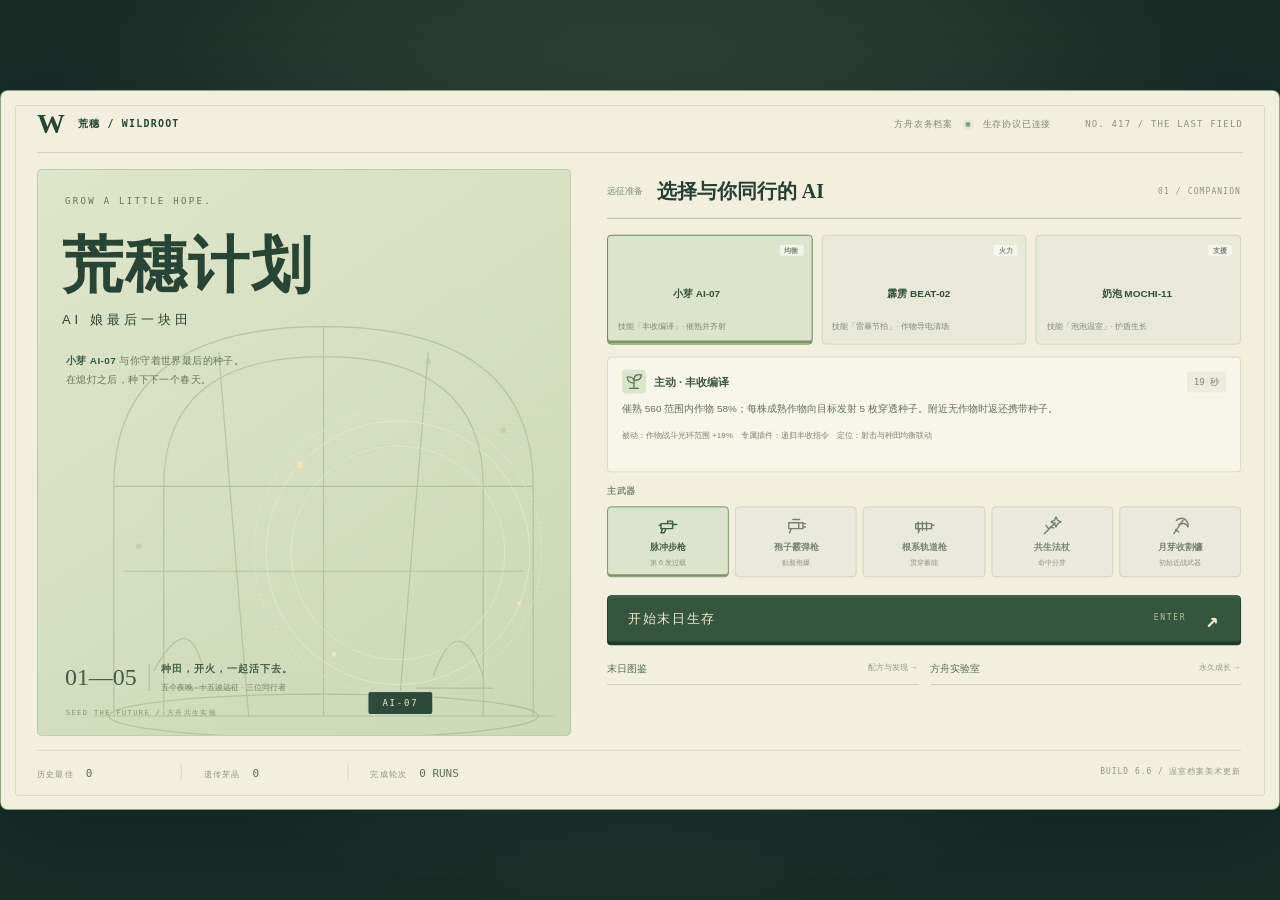
==== commit 4e0ce859: "Publish Wildroot Build 6.6 unified illustrated art" ====
--- a/wildroot/index.html
+++ b/wildroot/index.html
@@ -3,7 +3,7 @@
 <head>
   <meta charset="UTF-8" />
   <meta name="viewport" content="width=device-width, initial-scale=1.0" />
-  <meta name="theme-color" content="#17151e" />
+  <meta name="theme-color" content="#203d35" />
   <link rel="icon" href="data:," />
   <title>荒穗计划：AI 娘最后一块田</title>
   <style>
@@ -952,7 +952,368 @@
 #rest-shop-items button.seed-unlock-card strong { white-space:nowrap; }
 #rest-shop-items .all-seeds { color:#438d6d; }
 
-  </style>
+</style>
+  <style>
+/* BUILD 6.6 / 方舟农务档案：全局视觉规范 */
+:root {
+  color-scheme: light;
+  --ink: #253f35; --muted: #7b8875; --red: #c46f5b; --orange: #d4a35c;
+  --gold: #d9b86c; --green: #83a77a; --cyan: #83b7ae; --cream: #f3efdf;
+  --paper: #f4f0e2; --paper-edge: #d5d5ba; --pine: #233e34; --panel: #f4f0e2f5;
+  --font-ui: "Microsoft YaHei UI", "Microsoft YaHei", "PingFang SC", sans-serif;
+  --font-title: "Noto Serif SC", "Source Han Serif SC", "Songti SC", "SimSun", serif;
+  --font-data: "Bahnschrift", "Cascadia Mono", "Consolas", monospace;
+  --companion-atlas: none;
+}
+html,body { font-family: var(--font-ui); color: var(--ink); background: #182d26; }
+body { background: radial-gradient(ellipse at 50% 40%,#435746,#182d26 75%); }
+button { -webkit-tap-highlight-color: transparent; }
+button:focus-visible { outline: 2px solid #c3a357; outline-offset: 3px; }
+#game-shell { border: 1px solid #c9d0b04d; border-radius: 8px; min-width: 0; min-height: 0; background: #778b63; box-shadow: 0 20px 90px #081b2480; }
+canvas { image-rendering: auto; }
+.hud,.screen,.boss-intro,.fusion-banner { width:1280px; height:720px; inset:0; transform:scale(var(--ui-scale,1)); transform-origin:top left; }
+.hud { text-shadow:none; }
+.screen { color:var(--ink); background:var(--paper); }
+.screen::before { inset:14px; border:1px solid #76856638; border-radius:3px; }
+.screen::after { display:none; }
+.ui-icon { display:inline-block; width:24px; height:24px; fill:none; stroke:currentColor; stroke-width:1.7; stroke-linecap:round; stroke-linejoin:round; flex-shrink:0; vertical-align:middle; }
+.start-screen { display:block; padding:0; overflow:hidden; text-align:left; background:#f2efdf; }
+.menu-masthead { position:absolute; z-index:3; left:36px; right:36px; top:20px; height:42px; display:flex; align-items:center; gap:34px; border-bottom:1px solid #71826740; padding-bottom:15px; }
+.ark-mark { color:#274632; font:600 28px/1 var(--font-title); display:flex; align-items:center; gap:13px; }
+.ark-mark > span { font:600 10px/1 var(--font-data); letter-spacing:.12em; }
+.menu-masthead > span:nth-child(2) { margin-left:auto; color:#7d876f; font-size:9px; letter-spacing:.09em; }
+.menu-masthead i { display:inline-block; width:5px; height:5px; margin:0 9px; background:#7fa47a; border-radius:50%; box-shadow:0 0 0 3px #7fa47a1a; }
+.menu-masthead > b { color:#8c937f; font:500 9px var(--font-data); letter-spacing:.13em; }
+.menu-hero { position:absolute; left:36px; top:78px; width:535px; height:568px; overflow:hidden; background:linear-gradient(145deg,#dfe5ca,#cbd8b7); border:1px solid #a6b69175; border-radius:5px; }
+.menu-hero::after { content:""; position:absolute; inset:0; pointer-events:none; background:repeating-linear-gradient(0deg,transparent 0 3px,#f5f0d40a 3px 4px); }
+.menu-hero .eyebrow { position:absolute; left:27px; top:26px; color:#62764c; font:500 9px var(--font-data); letter-spacing:.26em; }
+.start-screen h1 { position:absolute; top:60px; left:24px; color:#274434; font:600 61px/1.1 var(--font-title); letter-spacing:.035em; text-indent:0; text-shadow:none; }
+.start-screen h1 > span { display:block; margin-top:14px; font:500 13px/1 var(--font-ui); letter-spacing:.31em; }
+.menu-hero .pitch { position:absolute; top:181px; left:28px; display:block; margin:0; color:#63765b; font-size:10px; line-height:1.9; letter-spacing:.04em; }
+.menu-hero .pitch b { color:#365c43; font-weight:600; }
+.greenhouse-drawing { position:absolute; width:500px; height:430px; left:36px; top:137px; color:#738e5e; opacity:.32; }
+.hero-orbit { position:absolute; width:265px; height:265px; top:251px; left:228px; border:1px solid #eff3d776; border-radius:50%; }
+.hero-orbit::before,.hero-orbit::after { content:""; position:absolute; inset:-13px; border:1px dashed #eff3d76b; border-radius:50%; }
+.hero-orbit::after { inset:24px; border-style:solid; }
+.hero-orbit i { position:absolute; width:7px; height:7px; background:#f4e4b3; border-radius:50%; top:40px; left:30px; }
+.hero-orbit i:nth-child(2) { top:180px; left:251px; width:4px; height:4px; }
+.hero-orbit i:nth-child(3) { top:231px; left:65px; width:5px; height:5px; }
+.ai-mascot { display:block !important; position:absolute; left:264px; top:137px; width:210px; height:420px; animation:companion-breathe 5s ease-in-out infinite; transform:none; }
+.ai-mascot > .hair,.ai-mascot > .face,.ai-mascot > .antenna { display:none; }
+.companion-art { position:absolute; inset:0; background-image:var(--companion-atlas); background-size:300% 100%; background-position:0 0; filter:drop-shadow(0 9px 6px #2a422928); }
+.ai-mascot[data-character="beat"] .companion-art { background-position:50% 0; }
+.ai-mascot[data-character="mochi"] .companion-art { background-position:100% 0; }
+.ai-mascot em { left:66px; bottom:11px; background:#2e4a3a; border:1px solid #d5dec0; border-radius:3px; padding:6px 14px; color:#f0e7c7; box-shadow:none; font:500 9px var(--font-data); letter-spacing:.2em; }
+.hero-field-note { position:absolute; left:27px; bottom:42px; display:flex; gap:11px; align-items:center; color:#3f5c43; }
+.field-number { font:500 24px var(--font-title); padding-right:12px; border-right:1px solid #647e5155; }
+.hero-field-note b { display:block; font-size:10px; font-weight:600; letter-spacing:.1em; }
+.hero-field-note small { display:block; font-size:8px; margin-top:6px; color:#718062; }
+.hero-caption { position:absolute; left:28px; bottom:17px; font:500 7px var(--font-data); letter-spacing:.2em; color:#849271; }
+.menu-setup { position:absolute; left:607px; right:38px; top:87px; }
+.setup-heading { display:flex; align-items:center; gap:14px; padding-bottom:13px; border-bottom:1px solid #b8c1a6; }
+.setup-heading > span { font-size:9px; color:#7e8a73; }
+.setup-heading > b { font:600 20px var(--font-title); }
+.setup-heading > small { margin-left:auto; color:#8c947f; font:500 8px var(--font-data); letter-spacing:.14em; }
+.start-screen .character-select { width:100%; gap:9px; margin:16px 0 0; }
+.character-card { display:block; min-height:110px; padding:13px 9px 10px 65px; background:#e8e9d9; border:1px solid #d1d6bd; border-radius:4px; box-shadow:none; transition:background .18s,border-color .18s; }
+.character-card:hover { transform:translateY(-2px); background:#e2e8d2; }
+.character-card.active { background:#dce5cc; border:1px solid #6f8b5f; box-shadow:inset 0 -3px 0 #7e9567; }
+.character-card > i { position:absolute; left:8px; top:10px; width:56px; height:67px; padding:0; background-color:transparent !important; border:0; box-shadow:none; border-radius:0; transform:none; color:transparent; background-image:var(--companion-atlas); background-size:300% auto; background-position:0 2px; }
+.character-card > i.beat { background-position:50% 2px; }
+.character-card > i.mochi { background-position:100% 2px; }
+.character-card:nth-child(n) > i { background-image:var(--companion-atlas); background-size:300% auto; }
+.character-card > span { display:block; }
+.character-card b { font-size:10px; color:#344e3c; margin:14px 0 9px; white-space:nowrap; }
+.character-card small { position:absolute; bottom:11px; left:10px; font-size:8px; color:#7f8b73; white-space:normal; line-height:1.5; }
+.character-card > em { right:8px; top:9px; padding:2px 5px; color:#79856b; background:#fff9; border-radius:2px; font-size:7px; }
+.start-screen .character-detail { width:100%; margin:12px 0 0; padding:12px 14px; min-height:116px; background:#f8f5e9; border:1px solid #d8dac4; border-radius:4px; box-shadow:none; }
+.character-detail > div { gap:8px; }
+.character-detail > div span { width:24px; height:24px; background:#dbe4cd; color:#5b7750; border-radius:4px; }
+.character-detail > div span .ui-icon { width:18px; height:18px; }
+.character-detail > div b { font-size:11px; color:#3d5641; }
+.character-detail > div em { background:#ecebdc; color:#7d886e; font:500 9px var(--font-data); border-radius:3px; }
+.character-detail p { margin:8px 0 6px; color:#63745b; font-size:10px; line-height:1.65; }
+.character-detail small { color:#92987e; font-size:8px; line-height:1.6; }
+.expedition-loadout { display:block; width:100%; margin:13px 0 0; }
+.loadout-panel { padding:0; border:0; background:transparent; box-shadow:none; border-radius:0; }
+.loadout-panel > span { margin-bottom:8px; color:#7b8870; font-size:9px; letter-spacing:.08em; }
+.weapon-loadout > div { display:grid; grid-template-columns:repeat(5,1fr); gap:6px; }
+.weapon-card { min-height:61px; padding:8px 3px; background:#e9eadb; border:1px solid #d1d7bd; border-radius:4px; box-shadow:none; color:#76816b; }
+.weapon-card.active { background:#dce4cd; border-color:#7e9668; color:#3b5a3f; box-shadow:inset 0 -2px #7e9668; }
+.weapon-card .ui-icon { width:23px; height:20px; display:block; margin:0 auto 6px; }
+.weapon-card b { font-size:9px; font-weight:600; }
+.weapon-card small { font-size:7px; color:#8d957c; margin-top:4px; }
+.seed-progression { display:none; }
+.start-screen .primary-button { display:block; width:100%; min-width:0; height:47px; margin:18px 0 0; padding:0 46px 0 20px; text-align:left; color:#f0eacf; background:#35553d; border:1px solid #29462f; border-radius:4px; box-shadow:inset 0 1px #8ca57866,0 3px 0 #1d392b; font-size:13px; letter-spacing:.13em; }
+.start-screen .primary-button::after { content:"↗"; position:absolute; right:20px; top:12px; font:600 21px var(--font-data); }
+.start-screen .primary-button small { right:54px; top:17px; color:#b6c09f; border:0; font:500 8px var(--font-data); }
+.start-screen .primary-button:hover { transform:translateY(-2px); background:#426346; }
+.menu-links { display:flex; gap:12px; margin-top:12px; }
+.menu-links .codex-button { flex:1; margin:0; padding:8px 0; border:0; border-bottom:1px solid #ced3bb; border-radius:0; color:#566f4b; text-align:left; font-size:10px; font-weight:500; }
+.menu-links .codex-button span { float:right; color:#929b80; font-size:8px; }
+.menu-footer { position:absolute; left:36px; right:38px; top:660px; height:42px; display:flex; align-items:center; justify-content:space-between; border-top:1px solid #b5c09e66; }
+.start-screen .meta-card { display:flex; border:0; box-shadow:none; border-radius:0; background:none; margin:0; }
+.meta-card div { min-width:145px; padding:0 22px 0 0; margin-right:22px; border-right:1px solid #bfc8ab99; }
+.meta-card span { display:inline; font-size:8px; color:#899477; margin-right:12px; }
+.meta-card b { color:#5a7051; font:500 11px var(--font-data); }
+.start-screen .version { position:static; margin:0; padding:0; color:#8e997e; font:500 8px var(--font-data); letter-spacing:.12em; }
+.start-screen .start-tips { display:none; }
+.lab-overlay { position:absolute; z-index:20; inset:0; display:grid; place-items:center; background:#172e27d9; backdrop-filter:blur(10px); }
+.lab-dialog { width:850px; padding:26px; background:#efeedf; border:1px solid #b9c6a4; border-radius:5px; box-shadow:0 20px 70px #0c241d66; }
+.lab-heading { display:flex; justify-content:space-between; align-items:center; margin-bottom:25px; color:#819073; font:500 10px var(--font-data); letter-spacing:.13em; }
+.lab-heading button { padding:6px 9px; background:#e1e5d2; border:1px solid #c4cdb1; border-radius:3px; font:500 10px var(--font-ui); color:#576f4a; cursor:pointer; }
+.start-screen .meta-lab { width:100%; margin:0; padding:0; background:none; border:0; border-radius:0; box-shadow:none; }
+.meta-lab-title { margin:0 0 20px; }
+.meta-lab-title b { color:#34523e; font:600 24px var(--font-title); }
+.meta-lab-title span { color:#839174; font-size:9px; }
+.start-screen .meta-modules { grid-template-columns:repeat(3,1fr); grid-template-rows:repeat(2,1fr); gap:12px; }
+.meta-modules button,.meta-modules button:nth-child(n) { min-height:105px; padding:18px 48px 18px 14px; background:#e1e7d4; border:1px solid #bdcbaa; border-radius:4px; box-shadow:none; }
+.meta-modules button:hover { transform:translateY(-2px); }
+.meta-modules button i { background:#f5f4e8; border-radius:4px; color:#648056; }
+.meta-modules button span b { font-size:12px; color:#405c42; }
+.meta-modules button span small { font-size:8px; color:#819173; white-space:normal; margin-top:8px; }
+.meta-modules button em { top:15px; right:13px; color:#7e9070; }
+.meta-modules button strong { right:13px; bottom:20px; color:#a88c53; }
+
+/* 战场信息以仪表、种子标签和档案卡组成，保持统一的描边与层级。 */
+.hud-top { top:16px; left:22px; right:22px; grid-template-columns:260px 1fr 220px; }
+.brand-mini span { color:#7c8d70; font:500 9px var(--font-data); letter-spacing:.16em; }
+.brand-mini b { color:#354e39; font-size:13px; font-weight:600; margin-top:5px; letter-spacing:.02em; }
+.phase-clock { width:300px; }
+.clock-row { align-items:center; gap:8px; }
+.clock-row strong { color:#354e39; font:500 24px/1 var(--font-data); }
+.clock-row span { color:#bd9b56; font-size:16px; }
+.phase-track { height:4px; margin:7px 0; border:0; border-radius:2px; box-shadow:none; background:#aebd973d; }
+.phase-track i { box-shadow:none; }
+.wave-pips { width:260px; gap:4px; margin-bottom:5px; }
+.wave-pips i { height:4px; border:0; background:#a6b08e60; border-radius:1px; }
+.wave-pips i.done { background:#7e9d6c; }
+.wave-pips i.boss { background:#a68376; }
+.wave-pips i.current { background:#476844; box-shadow:0 0 0 2px #d2d7b7; animation:none; }
+.wave-pips i.reward { background:#cab572; }
+.phase-clock small { color:#8a957a; font-size:7px; font-weight:500; letter-spacing:.04em; }
+.score-box span { color:#889478; font-size:8px; }
+.score-box strong { font:500 24px var(--font-data); color:#ab9259; }
+.hud.reward-wave .phase-clock { border:1px solid #c7b47777; padding:6px 12px; background:#eee8cecc; border-radius:4px; box-shadow:none; }
+.hud.reward-wave .clock-row strong { color:#9a8249; }
+.seed-bar { left:18px; top:100px; gap:5px; }
+.seed-bar::before { content:"SEED LIBRARY / 种子库"; color:#859376; font:500 8px var(--font-data); letter-spacing:.1em; margin:0 0 7px 4px; }
+.seed-card { width:164px; height:44px; border:1px solid #c6cfb2; border-left:3px solid #b8c4a5; border-radius:4px; padding:8px 24px 7px 44px; background:#e6e9d4e8; box-shadow:none; }
+.seed-card b { font-size:10px; line-height:1.2; color:#536c48; font-weight:600; }
+.seed-card small { font-size:6.5px; color:#899578; margin-top:4px; }
+.seed-card kbd { left:4px; top:4px; font-size:6px; padding:2px 3px; border:0; background:none; color:#a6b196; box-shadow:none; }
+.seed-card .seed-glyph { left:16px; top:11px; width:23px; height:23px; }
+.seed-card .seed-glyph svg { width:23px; height:23px; }
+.seed-card em { top:12px; right:8px; font:500 16px var(--font-data); color:#7d906c; }
+.seed-card.active { background:#f2edd7; border-left-color:#b3995a; color:#3e5b3c; box-shadow:inset 0 0 0 1px #c0b98a40; }
+.seed-card:hover { transform:translateX(2px); background:#f2efdd; }
+.seed-card.locked { opacity:.52; filter:grayscale(.5); }
+.seed-card.locked::after { background:#d1d9bdcf; color:#7c8e6a; font-size:8px; letter-spacing:.15em; border-radius:3px; }
+.vitals { left:20px; bottom:24px; gap:9px; }
+.portrait { width:46px; height:51px; border:1px solid #c3cda8; border-radius:4px; transform:none; background:#d6dfc1; box-shadow:none; }
+.portrait::before { content:""; position:absolute; inset:0; background-image:var(--companion-atlas); background-size:300% auto; background-position:0 0; }
+.portrait[data-character="beat"]::before { background-position:50% 0; }
+.portrait[data-character="mochi"]::before { background-position:100% 0; }
+.portrait span { display:none; }
+.portrait b { z-index:1; bottom:2px; left:0; right:0; text-align:center; font:500 6px var(--font-data); color:#e6ecd4; background:#3b573dcc; padding:2px 0; }
+.vital-bars { width:190px; gap:7px; }
+.bar { height:14px; border:1px solid #c8d0b7; background:#cad2b8; border-radius:3px; box-shadow:none; }
+.bar span { color:#fff8e3; font:500 8px var(--font-data); letter-spacing:.03em; }
+.hp-bar i { background:linear-gradient(90deg,#ba705b,#d29578); }
+.xp-bar { height:9px; }
+.xp-bar i { background:linear-gradient(90deg,#6d9062,#94b380); }
+.xp-bar span { font-size:6px; color:#355337; }
+.resources { right:20px; bottom:24px; gap:6px; }
+.resource,.dash-status { background:#e9ebd9ed; border:1px solid #b7c5a0; border-radius:4px; box-shadow:none; }
+.resource { width:72px; min-height:47px; padding:8px 7px 6px 31px; }
+.resource.water,.resource.coin { background:#e9ebd9ed; }
+.resource-icon { left:7px; top:12px; }
+.resource-icon .ui-icon { width:18px; height:22px; }
+.resource b { font:500 18px var(--font-data); }
+.water b,.resource.water { color:#688d83; }
+.coin b,.resource.coin { color:#a58b50; }
+.resource small { color:#859478; font-size:7px; }
+.dash-status { height:47px; width:99px; padding:7px; }
+.dash-status span { font-size:8px; color:#7f8d70; }
+.dash-status b { font:500 8px var(--font-data); margin-top:4px; color:#829174; }
+.dash-status.ready { background:#e5ebd7; box-shadow:none; color:#4e7547; }
+.dash-status.ready b { color:#53794b; }
+.dash-status i,.dash-status.ready i { bottom:6px; height:3px; box-shadow:none; background:#82a374; border-radius:0; }
+kbd { color:#859271; border:1px solid #c2cbae; background:#eef0df; border-radius:2px; box-shadow:none; font:500 8px/1 var(--font-data); }
+.overclock-meter,.skill-status,.build-dock,.active-tool,.stance-meter { color:#536c48; background:#e8ecd7f0; border:1px solid #b8c8a2; border-radius:4px; box-shadow:0 2px 8px #233e3420; text-shadow:none; }
+.overclock-meter { top:98px; right:20px; width:190px; height:43px; padding:9px 35px 8px 10px; }
+.overclock-meter span { font-size:8px; font-weight:500; letter-spacing:.08em; }
+.overclock-meter div { height:4px; background:#879c6a30; border-radius:1px; }
+.overclock-meter i { background:linear-gradient(90deg,#90a975,#d3b36e); border-radius:0; }
+.overclock-meter b { color:#b18e50; top:15px; font:500 10px var(--font-data); }
+.overclock-meter.active { animation:none; background:#eee7c8; }
+.skill-status { right:20px; bottom:91px; width:228px; height:59px; }
+.skill-status > span { border-radius:4px; background:#d3dfbd; color:#628058; }
+.skill-status b { font-size:11px; font-weight:600; }
+.skill-status small { font-size:7px; color:#859576; }
+.skill-status i { height:3px; background:#81996933; }
+.skill-status em { background:#8eae7a; }
+.skill-status > strong { font-size:7px; border-radius:2px; font-weight:500; background:#9aab84; }
+.skill-status.ready { background:#e7ecd7; border-color:#92ac79; box-shadow:none; }
+.skill-status.ready > strong { background:#698b59; animation:none; }
+.skill-status.ready > span { animation:status-breathe 3s ease-in-out infinite; }
+.build-dock { bottom:27px; left:51%; width:340px; padding:7px 11px 8px; border-radius:4px; }
+.build-dock-head { color:#8b977c; font-size:8px; font-weight:500; }
+.build-dock-head button { border:1px solid #c4ceb0; color:#7a8e69; background:#edf0de; border-radius:2px; }
+.build-dock-head b { color:#839473; font:500 8px var(--font-data); }
+.build-item { border:1px solid #b7c39d; border-radius:4px; color:#57734a; background:#dfe5cb; box-shadow:none; }
+.build-item .ui-icon { width:21px; height:21px; }
+.build-item b { font:500 7px/11px var(--font-data); border-radius:3px; background:#7d9466; right:-3px; bottom:-3px; min-width:11px; height:11px; padding:0; }
+.build-item.fused { background:#e8deb6; animation:none; border-color:#baab70; }
+.controls-hint { bottom:6px; font-size:7px; color:#839272; gap:10px; text-shadow:none; }
+.controls-hint kbd { border:0; padding:1px 2px; background:none; color:#587448; font-size:7px; }
+.active-tool { top:526px; left:18px; width:164px; padding:9px; }
+.active-tool span { color:#9c8855; }
+.active-tool b { color:#5d754d; font-size:10px; }
+.active-tool small { color:#8a9878; }
+.active-tool em { color:#9c8855; }
+.active-tool.selected { background:#efead3; border-color:#bdac75; }
+.stance-meter { bottom:165px; right:20px; }
+.stance-meter span,.stance-meter b { color:#6d8559; }
+.context-hint { background:#f1eedbeF; color:#4d6943; border:1px solid #aebf93; border-radius:4px; box-shadow:0 3px 12px #1c3c2b25; bottom:115px; font-size:10px; }
+.ai-speech,.mission-card,.terrain-card,.random-event { background:#ecefddf0; color:#5b724c; border:1px solid #bdcba7; border-radius:4px; box-shadow:0 3px 15px #1f3a2a22; text-shadow:none; }
+.ai-speech { left:295px; bottom:125px; border-left:3px solid #9eb580; max-width:295px; }
+.ai-speech b { color:#728b5d; font-size:9px; }
+.ai-speech span { font-size:9px; font-weight:400; line-height:1.6; }
+.mission-card { left:210px; top:87px; width:220px; border-left:3px solid #c2ae6d; }
+.mission-card small,.terrain-card small,.random-event small { color:#a58e57; font-size:7px; font-weight:500; letter-spacing:.12em; }
+.mission-card span,.terrain-card span,.random-event span { color:#889979; font-size:8px; line-height:1.6; }
+.mission-card b,.terrain-card b { font-size:10px; font-weight:600; }
+.terrain-card { top:159px; right:20px; width:190px; }
+.random-event { top:184px; width:360px; transform:translateX(-50%); background:#eee9d1f5; border-color:#c9b97e; animation:notice-in .25s ease-out; }
+.random-event b { font:600 17px var(--font-title); margin:5px 0; }
+.combo-display { color:#b88155; transform:none; top:93px; right:230px; }
+.combo-display b { font:500 29px var(--font-data); text-shadow:0 1px #f8f3df; }
+.combo-display small { color:#93a17f; font-size:7px; }
+.icon-button { top:19px; right:146px; width:26px; height:26px; border:1px solid #b5c5a0; background:#e4ead2; border-radius:3px; color:#7d9269; box-shadow:none; }
+
+/* 弹窗使用同一张纸色档案卡，减少高饱和渐变与厚重装饰。 */
+.choice-screen,.pause-screen,.end-screen,.end-screen.victory { background:#1b362bed; backdrop-filter:blur(8px); }
+.choice-screen .eyebrow,.pause-mark { color:#c1b174; }
+.choice-screen h2,.pause-screen h2,.end-screen h2 { color:#e8e7cb; font:500 34px var(--font-title); text-shadow:none; letter-spacing:.04em; }
+.choice-screen > p,.pause-screen > p,.end-screen > p { color:#a5b496; font-size:11px; }
+.choice-cards { gap:18px; margin-top:31px; }
+.choice-card,.choice-card.relic-card { width:248px; min-height:283px; padding:30px 23px 24px; background:#edeedb; border:1px solid #b7c7a2; border-radius:5px; box-shadow:0 12px 30px #0b291e66; }
+.choice-card:hover { border-color:#d5c182; transform:translateY(-6px); box-shadow:0 0 0 2px #c0ac72,0 15px 30px #0b291e77; }
+.choice-card .card-icon { width:63px; height:63px; border:1px solid #bcc8a4; border-radius:6px; background:#d7e0c1; color:#6e8c55; box-shadow:inset 0 0 0 5px #e6ecd5; }
+.choice-card .card-icon .ui-icon { width:34px; height:34px; }
+.choice-card .card-index { color:#8b9d77; font:500 9px var(--font-data); }
+.choice-card .card-type { color:#9c8b54; font-size:8px; letter-spacing:.16em; }
+.choice-card h3 { color:#3f5d3b; font:600 20px var(--font-title); }
+.choice-card p { color:#7e906f; font-size:11px; line-height:1.8; }
+.choice-card strong { color:#9c8852; font-size:9px; font-weight:500; line-height:1.6; }
+.choice-card .item-level { background:#8a9e70; font:500 8px var(--font-data); border-radius:2px; }
+.choice-card::after { color:#98a37e; }
+.choice-card.fusion-ready::before { background:#c6b36d; border:1px solid #e7dcad; color:#fff5d4; border-radius:3px; transform:none; font-weight:500; }
+.primary-button { background:#769366; border:1px solid #a4b58b; color:#f6f0da; border-radius:4px; box-shadow:0 3px #29482f; font-weight:500; }
+.primary-button:hover { transform:translateY(-2px); }
+.secondary-button { color:#b9c4a6; border-color:#718564; border-radius:3px; font-size:10px; }
+.pause-mark { border:1px solid #b9b27a; border-radius:4px; }
+.run-stats { background:#e9ecd9; border:1px solid #aabf94; box-shadow:none; border-radius:4px; }
+.run-stats span { color:#8c9c77; }
+.run-stats b { color:#6b8457; font:500 22px var(--font-data); }
+.build-summary span { background:#4c674440; border:1px solid #7f986555; border-radius:3px; box-shadow:none; color:#b4c39e; }
+.story-screen { background:#233e34; }
+.story-sky { opacity:.35; filter:sepia(.3) hue-rotate(30deg); }
+.story-panel { width:720px; padding:34px 43px; color:#4e6b43; background:#f0efdcf5; border:1px solid #becda7; border-radius:5px; box-shadow:0 20px 70px #102e2366; }
+.story-panel h2 { color:#3f5f3d; font:600 30px var(--font-title); }
+.story-panel > span { color:#aa955d; font:500 9px var(--font-data); }
+.story-panel > p { color:#7d8f6d; font-size:13px; line-height:2; }
+.story-speaker i { background:#d7e2c2; border:1px solid #afc295; box-shadow:none; border-radius:4px; color:#6a8b53; }
+.story-speaker b { color:#6e8b57; }
+.story-panel .secondary-button { color:#8a9c75; border-color:#c3cfaf; }
+.boss-intro { z-index:18; pointer-events:none; background:linear-gradient(90deg,#192f2ceF,#493b2feF,#192f2ceF); }
+.boss-scan { border:1px solid #be8e6e; border-radius:5px; box-shadow:inset 0 0 0 8px #8a6c4126,0 0 0 7px #c59c6833; animation:status-breathe 2s ease-in-out infinite; background:#d6c692; color:#5d6343; }
+.boss-scan i .ui-icon { width:78px; height:78px; }
+.boss-intro > span { color:#d7a27e; font-size:9px; letter-spacing:.25em; }
+.boss-intro h2 { color:#eee7c9; font:500 39px var(--font-title); text-shadow:none; }
+.boss-intro p { color:#b7b093; font-size:11px; }
+.fusion-banner { background:radial-gradient(ellipse,#eee6bdeF,#254c3ed9 65%,#1a352ae0); }
+.fusion-banner .fusion-burst { background:#a7b875; color:#f1eccf; border:1px solid #d1d6a7; border-radius:6px; box-shadow:0 0 0 9px #baca8a33,0 0 60px #d4cd8c22; transform:none; }
+.fusion-banner > span { border-radius:2px; background:#678452; }
+.fusion-banner h2 { font:600 38px var(--font-title); text-shadow:none; color:#34583c; }
+.fusion-banner p { color:#7b8f62; font-weight:500; font-size:11px; }
+.codex-screen { background:#19392eeF; }
+.codex-panel { background:#ededd9; border:1px solid #acbf96; border-radius:5px; box-shadow:0 15px 60px #112d2366; }
+.codex-head h2 { font:600 29px var(--font-title); color:#405f3c; }
+.codex-head span { color:#a08d55; }
+.codex-head p,.codex-note { color:#8c9a78; }
+.codex-head button { background:#6f8b5e; border-radius:3px; }
+.codex-tabs button { background:#e0e5cc; color:#7f946a; border-radius:3px; font-weight:500; }
+.codex-tabs button.active { background:#7c9567; color:#eff2dc; }
+.codex-entry { background:#f7f4e7; border:1px solid #cbd4b7; border-radius:4px; box-shadow:none; }
+.codex-entry span { color:#a5945e; }
+.codex-entry h3 { color:#4c6a41; font-size:13px; }
+.codex-entry p { color:#869676; font-size:9px; line-height:1.7; }
+.codex-entry.unknown { color:#9fab8c; background:#dde5cd; }
+.rest-shop { top:87px; width:720px; max-height:563px; padding:18px 19px 16px; color:#526b45; background:#eff0ddf7; border:1px solid #b3c59a; border-radius:5px; box-shadow:0 12px 45px #173c2b55; }
+.rest-header { padding-bottom:9px; border-bottom:1px solid #c3cfac; }
+.rest-shop small { color:#9a8b55; font-size:8px; font-weight:500; }
+.rest-shop b { font-weight:600; }
+.rest-header b { margin-top:5px; font:600 19px var(--font-title); }
+.rest-header button { background:#dce5cb; color:#6b8657; border:1px solid #b9caa0; border-radius:3px; box-shadow:none; font-weight:500; }
+.rest-shop.collapsed { width:350px; max-height:52px; border-radius:4px; padding:6px 11px; }
+#rest-shop-items { gap:7px; margin-top:10px; }
+#rest-shop-items .rest-shop-section { color:#8b9b72; font-weight:500; }
+#rest-shop-items button { border:1px solid #c8d2b5; border-radius:4px; background:#e4e9d2; color:#6b8254; padding:9px 8px; font-weight:500; }
+#rest-shop-items button strong { color:#aa9457; }
+#rest-shop-items button.combo-card { background:#e9e4c6; color:#8f8955; }
+#rest-shop-items button.seed-unlock-card { border-color:#c9b980; background:linear-gradient(100deg,#e8e5c7,#e3e8ce); box-shadow:none; padding:12px 10px; }
+#rest-shop-items button.seed-unlock-card b { color:#8a8f53; }
+#rest-shop-items button.seed-unlock-card small { color:#8d9878; }
+.merchant-shop { margin-top:13px; padding-top:12px; border-top:1px solid #bccca5; }
+.merchant-head b { color:#5c7a48; }
+.merchant-head i { background:#a59563; border:1px solid #d2c79b; border-radius:4px; box-shadow:none; }
+.merchant-head small { color:#95a17e; letter-spacing:0; }
+.merchant-head button,.rest-continue { border:1px solid #9fb88a; border-radius:3px; font-weight:500; }
+.merchant-head button { background:#dfe8ce; color:#6e8a59; }
+#merchant-items { gap:9px; margin-top:10px; }
+#merchant-items button { min-height:91px; background:#e4e8cf; border:1px solid #c4d0ab; border-radius:4px; padding:10px; box-shadow:none; }
+.merchant-card::after { display:none; }
+.merchant-art { width:43px; height:51px; border:1px solid #c8cc9f; background:#d9ddb4; border-radius:4px; box-shadow:inset 0 0 0 4px #e6e7c9; color:#879354; }
+.merchant-art i { color:inherit; text-shadow:none; }
+.merchant-art .ui-icon { width:28px; height:28px; }
+.merchant-art u { display:none; }
+.merchant-copy b,#merchant-items button b { color:#607d49; font-size:10px; }
+#merchant-items button small { color:#8b9a71; font-size:8px; line-height:1.6; min-height:29px; }
+#merchant-items button em { color:#aa9555; font:500 9px var(--font-data); background:#edf0d9; border:0; padding:3px 0; }
+.rest-continue { background:#7b9563; color:#f5f1dc; font-size:11px; padding:12px; margin-top:13px; }
+.rest-continue kbd { background:#8ea575; border-color:#b8caa3; color:#f1f0d8; }
+#rest-shop-items button:disabled { opacity:.69; color:#7a8867; }
+#merchant-items button:disabled { opacity:.70; }
+.character-detail small { color:#78876b; }
+.merchant-head small,#merchant-items button small { color:#758762; }
+.seed-card small { color:#728260; }
+.seed-card .seed-glyph { color:#7f9a62; }
+.seed-card .seed-glyph.ruby { color:#b56e52; }
+.seed-card .seed-glyph.sun { color:#b49b4a; }
+.seed-card .seed-glyph.magnet,.seed-card .seed-glyph.mint { color:#729c94; }
+.seed-card .seed-glyph.clone { color:#93899e; }
+.brand-mini { padding-right:8px; }
+.brand-mini b { font-size:11px; }
+#rest-shop-items > button > .ui-icon { width:16px; height:16px; margin-right:3px; }
+#rest-shop-items button.seed-unlock-card { grid-template-columns:32px 1fr auto; }
+.shop-seed-art { color:#8a9e61; }
+.shop-seed-art > .ui-icon { width:28px; height:28px; }
+#rest-shop-items button.seed-unlock-card small { display:block; margin-top:5px; font-size:8px; }
+.asset-preview { display:block; object-fit:contain; cursor:default; }
+.codex-entry.illustrated { display:block; position:relative; padding-right:80px; }
+.codex-entry.illustrated > canvas { position:absolute; right:8px; top:18px; }
+.codex-entry.unknown.illustrated > canvas { opacity:.5; filter:saturate(.3); }
+.boss-scan i { display:grid; place-items:center; width:100%;height:100%; }
+.meta-modules button:disabled { opacity:.72; filter:saturate(.55); }
+@keyframes companion-breathe { 50% { transform:translateY(-4px); } }
+@keyframes status-breathe { 50% { filter:brightness(1.12); } }
+@keyframes notice-in { from { opacity:0; translate:0 -6px; } }
+@keyframes fusion-in { 0% { opacity:0; } 18%,75% { opacity:1; } 100% { opacity:0; } }
+@media (prefers-reduced-motion:reduce) { .ai-mascot,.skill-status.ready > span,.boss-scan { animation:none; } }
+
+</style>
 </head>
 <body>
   <main id="game-shell" aria-label="荒穗计划游戏区域">
@@ -985,8 +1346,8 @@
       </div>
 
       <div class="resources">
-        <div class="resource water"><span class="resource-icon">💧</span><b id="water-text">4</b><small>灌溉</small></div>
-        <div class="resource coin"><span class="resource-icon">◆</span><b id="coin-text">0</b><small>生物质</small></div>
+        <div class="resource water"><span class="resource-icon" data-ui-icon="water"></span><b id="water-text">4</b><small>灌溉</small></div>
+        <div class="resource coin"><span class="resource-icon" data-ui-icon="coin"></span><b id="coin-text">0</b><small>生物质</small></div>
         <div class="dash-status"><span id="dash-label">冲刺</span><b id="dash-state">就绪</b><i id="dash-fill"></i><kbd>Space</kbd></div>
       </div>
 
@@ -1062,14 +1423,19 @@
     </section>
 
     <section id="start-screen" class="screen start-screen">
-      <div class="ai-mascot" aria-hidden="true">
-        <i class="antenna"></i><i class="hair left"></i><i class="hair right"></i>
-        <span class="face"><b>˙ᴗ˙</b></span><em>AI-07</em>
+      <header class="menu-masthead"><span class="ark-mark">W<span>荒穗 / WILDROOT</span></span><span>方舟农务档案 <i></i> 生存协议已连接</span><b>NO. 417 / THE LAST FIELD</b></header>
+      <div class="menu-hero">
+        <div class="eyebrow">GROW A LITTLE HOPE.</div>
+        <h1>荒穗计划<span>AI 娘最后一块田</span></h1>
+        <p class="pitch"><b>小芽 AI-07</b> 与你守着世界最后的种子。<br />在熄灯之后，种下下一个春天。</p>
+        <svg class="greenhouse-drawing" viewBox="0 0 500 430" aria-hidden="true"><g fill="none" stroke="currentColor" stroke-width="1.2"><path d="M40 410V180Q40 20 250 20T460 180V410ZM90 410V180Q90 50 250 50T410 180V410M40 180H460M50 265H450M250 20V410M145 45L175 410M355 45L325 410M20 410H480"/><ellipse cx="250" cy="410" rx="215" ry="22"/><path d="M80 365Q115 300 130 365M360 370Q385 300 410 370M90 382H160M342 382H420"/></g><g fill="currentColor" opacity=".5"><circle cx="65" cy="240" r="3"/><circle cx="430" cy="124" r="3"/><circle cx="355" cy="55" r="3"/></g></svg>
+        <div class="hero-orbit" aria-hidden="true"><i></i><i></i><i></i></div>
+        <div class="ai-mascot" data-character="sprout" aria-hidden="true"><i class="antenna"></i><i class="hair left"></i><i class="hair right"></i><span class="face"><b>˙ᴗ˙</b></span><div class="companion-art"></div><em>AI-07</em></div>
+        <div class="hero-field-note"><span class="field-number">01—05</span><div><b>种田，开火，一起活下去。</b><small>五个夜晚 · 十五波远征 · 三位同行者</small></div></div>
+        <span class="hero-caption">SEED THE FUTURE / 方舟共生实验</span>
       </div>
-      <div class="eyebrow">CUTE · CHAOS · COMBO</div>
-      <h1>荒穗计划</h1>
-      <p class="subtitle">AI 娘最后一块田</p>
-      <p class="pitch"><b>小芽 AI-07</b> 与你被留在熄灭后的世界。<br />最后的种子、五个夜晚，以及一块不能失去的田。</p>
+      <div class="menu-setup">
+        <div class="setup-heading"><span>远征准备</span><b>选择与你同行的 AI</b><small>01 / COMPANION</small></div>
       <div class="character-select" aria-label="选择 AI 娘">
         <button class="character-card active" data-character="sprout"><i class="mini-ai sprout">⌁</i><span><b>小芽 AI-07</b><small>技能「丰收编译」· 催熟并齐射</small></span><em>均衡</em></button>
         <button class="character-card" data-character="beat"><i class="mini-ai beat">⚡</i><span><b>霹雳 BEAT-02</b><small>技能「雷暴节拍」· 作物导电清场</small></span><em>火力</em></button>
@@ -1097,13 +1463,16 @@
         </div>
       </div>
       <button id="start-btn" class="primary-button"><span>开始末日生存</span><small>ENTER</small></button>
-      <button id="codex-btn" class="codex-button">末日图鉴 · 配方与首次发现</button>
+      <div class="menu-links"><button id="codex-btn" class="codex-button">末日图鉴 <span>配方与发现 →</span></button><button id="lab-btn" class="codex-button">方舟实验室 <span>永久成长 →</span></button></div>
+      </div>
+      <footer class="menu-footer">
       <div class="meta-card">
         <div><span>历史最佳</span><b id="best-score">0</b></div>
         <div><span>遗传芽晶</span><b id="meta-crystals">0</b></div>
         <div><span>完成轮次</span><b id="meta-bonus">0 RUNS</b></div>
       </div>
-      <div class="meta-lab">
+      <p class="version">BUILD 6.6 / 温室档案美术更新</p></footer>
+      <div class="lab-overlay hidden" id="lab-overlay"><div class="lab-dialog"><div class="lab-heading"><span>ARK RESEARCH / 永久成长</span><button id="lab-close" aria-label="关闭实验室">返回远征准备 ×</button></div>      <div class="meta-lab">
         <div class="meta-lab-title"><b>末日避难所 · 永久改造</b><span>跨轮次保留 · 六条路线最高 LV.8</span></div>
         <div class="meta-modules">
           <button data-meta="compute"><i>⚡</i><span><b>共生算力</b><small>成熟作物转化更多战斗力</small></span><em>LV.0</em><strong>◆ 3</strong></button>
@@ -1114,12 +1483,13 @@
           <button data-meta="bond"><i>∞</i><span><b>陪伴协议</b><small>AI 技能更强，冷却更短</small></span><em>LV.0</em><strong>◆ 3</strong></button>
         </div>
       </div>
+</div></div>
       <div class="start-tips">
         <span><i class="tip-day"></i>白昼：培育作物，换取战斗增益</span>
         <span><i class="tip-night"></i>夜晚：啃根虫、野猪与掠种贼会攻击田地</span>
         <span><i class="tip-crop"></i>成熟：每种作物都能强化战斗</span>
       </div>
-      <p class="version">BUILD 6.5 · 波次节奏、聚合掉落与废土细节</p>
+
     </section>
 
     <section id="story-screen" class="screen story-screen hidden">
@@ -1262,8 +1632,13 @@
   }
 };
 
-  </script>
+</script>
   <script>
+window.WILDROOT_COMPANION_ATLAS = "[data-uri]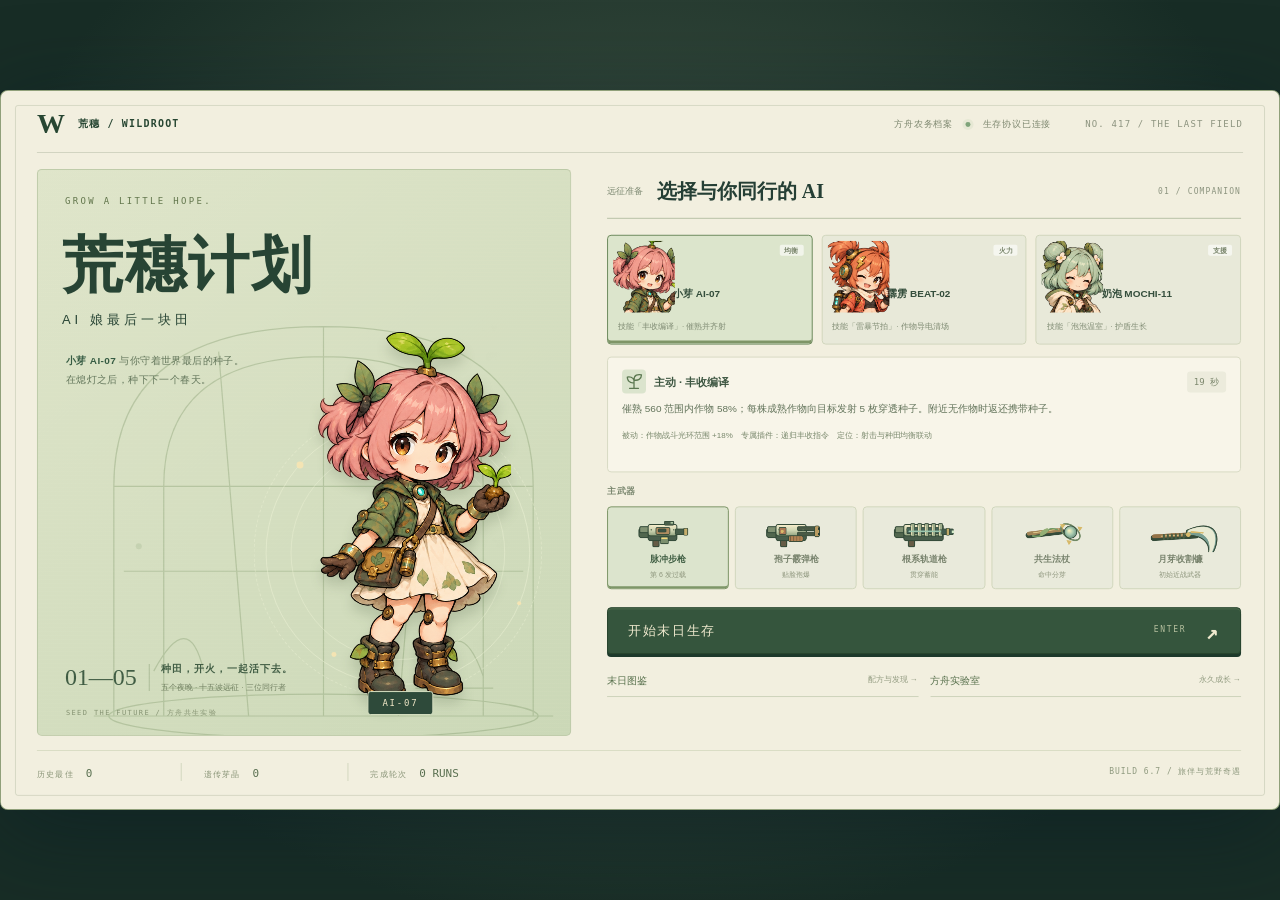
==== commit 596a4e09: "Publish Wildroot Build 6.7 companions, animated weapons and encounters" ====
--- a/wildroot/index.html
+++ b/wildroot/index.html
@@ -954,7 +954,7 @@
 
 </style>
   <style>
-/* BUILD 6.6 / 方舟农务档案：全局视觉规范 */
+/* BUILD 6.7 / 方舟农务档案：全局视觉规范 */
 :root {
   color-scheme: light;
   --ink: #253f35; --muted: #7b8875; --red: #c46f5b; --orange: #d4a35c;
@@ -963,7 +963,6 @@
   --font-ui: "Microsoft YaHei UI", "Microsoft YaHei", "PingFang SC", sans-serif;
   --font-title: "Noto Serif SC", "Source Han Serif SC", "Songti SC", "SimSun", serif;
   --font-data: "Bahnschrift", "Cascadia Mono", "Consolas", monospace;
-  --companion-atlas: none;
 }
 html,body { font-family: var(--font-ui); color: var(--ink); background: #182d26; }
 body { background: radial-gradient(ellipse at 50% 40%,#435746,#182d26 75%); }
@@ -1000,9 +999,7 @@
 .hero-orbit i:nth-child(3) { top:231px; left:65px; width:5px; height:5px; }
 .ai-mascot { display:block !important; position:absolute; left:264px; top:137px; width:210px; height:420px; animation:companion-breathe 5s ease-in-out infinite; transform:none; }
 .ai-mascot > .hair,.ai-mascot > .face,.ai-mascot > .antenna { display:none; }
-.companion-art { position:absolute; inset:0; background-image:var(--companion-atlas); background-size:300% 100%; background-position:0 0; filter:drop-shadow(0 9px 6px #2a422928); }
-.ai-mascot[data-character="beat"] .companion-art { background-position:50% 0; }
-.ai-mascot[data-character="mochi"] .companion-art { background-position:100% 0; }
+.ai-mascot .companion-art { display:block; position:absolute; inset:0; width:210px; height:420px; background:none; filter:drop-shadow(0 9px 6px #2a422928); }
 .ai-mascot em { left:66px; bottom:11px; background:#2e4a3a; border:1px solid #d5dec0; border-radius:3px; padding:6px 14px; color:#f0e7c7; box-shadow:none; font:500 9px var(--font-data); letter-spacing:.2em; }
 .hero-field-note { position:absolute; left:27px; bottom:42px; display:flex; gap:11px; align-items:center; color:#3f5c43; }
 .field-number { font:500 24px var(--font-title); padding-right:12px; border-right:1px solid #647e5155; }
@@ -1018,10 +1015,7 @@
 .character-card { display:block; min-height:110px; padding:13px 9px 10px 65px; background:#e8e9d9; border:1px solid #d1d6bd; border-radius:4px; box-shadow:none; transition:background .18s,border-color .18s; }
 .character-card:hover { transform:translateY(-2px); background:#e2e8d2; }
 .character-card.active { background:#dce5cc; border:1px solid #6f8b5f; box-shadow:inset 0 -3px 0 #7e9567; }
-.character-card > i { position:absolute; left:8px; top:10px; width:56px; height:67px; padding:0; background-color:transparent !important; border:0; box-shadow:none; border-radius:0; transform:none; color:transparent; background-image:var(--companion-atlas); background-size:300% auto; background-position:0 2px; }
-.character-card > i.beat { background-position:50% 2px; }
-.character-card > i.mochi { background-position:100% 2px; }
-.character-card:nth-child(n) > i { background-image:var(--companion-atlas); background-size:300% auto; }
+.character-card > .mini-ai { display:block; position:absolute; left:5px; top:5px; width:62px; height:72px; padding:0; background:none; border:0; box-shadow:none; border-radius:0; transform:none; }
 .character-card > span { display:block; }
 .character-card b { font-size:10px; color:#344e3c; margin:14px 0 9px; white-space:nowrap; }
 .character-card small { position:absolute; bottom:11px; left:10px; font-size:8px; color:#7f8b73; white-space:normal; line-height:1.5; }
@@ -1041,6 +1035,7 @@
 .weapon-card { min-height:61px; padding:8px 3px; background:#e9eadb; border:1px solid #d1d7bd; border-radius:4px; box-shadow:none; color:#76816b; }
 .weapon-card.active { background:#dce4cd; border-color:#7e9668; color:#3b5a3f; box-shadow:inset 0 -2px #7e9668; }
 .weapon-card .ui-icon { width:23px; height:20px; display:block; margin:0 auto 6px; }
+.weapon-card .weapon-model { display:block; width:88px; height:42px; margin:-5px auto 1px; background:none; }
 .weapon-card b { font-size:9px; font-weight:600; }
 .weapon-card small { font-size:7px; color:#8d957c; margin-top:4px; }
 .seed-progression { display:none; }
@@ -1111,9 +1106,8 @@
 .seed-card.locked::after { background:#d1d9bdcf; color:#7c8e6a; font-size:8px; letter-spacing:.15em; border-radius:3px; }
 .vitals { left:20px; bottom:24px; gap:9px; }
 .portrait { width:46px; height:51px; border:1px solid #c3cda8; border-radius:4px; transform:none; background:#d6dfc1; box-shadow:none; }
-.portrait::before { content:""; position:absolute; inset:0; background-image:var(--companion-atlas); background-size:300% auto; background-position:0 0; }
-.portrait[data-character="beat"]::before { background-position:50% 0; }
-.portrait[data-character="mochi"]::before { background-position:100% 0; }
+.portrait::before { display:none; }
+.portrait .companion-head { display:block; width:46px; height:51px; background:none; }
 .portrait span { display:none; }
 .portrait b { z-index:1; bottom:2px; left:0; right:0; text-align:center; font:500 6px var(--font-data); color:#e6ecd4; background:#3b573dcc; padding:2px 0; }
 .vital-bars { width:190px; gap:7px; }
@@ -1272,7 +1266,7 @@
 .merchant-head small { color:#95a17e; letter-spacing:0; }
 .merchant-head button,.rest-continue { border:1px solid #9fb88a; border-radius:3px; font-weight:500; }
 .merchant-head button { background:#dfe8ce; color:#6e8a59; }
-#merchant-items { gap:9px; margin-top:10px; }
+#merchant-items { grid-template-columns:repeat(2,1fr); gap:8px; margin-top:10px; }
 #merchant-items button { min-height:91px; background:#e4e8cf; border:1px solid #c4d0ab; border-radius:4px; padding:10px; box-shadow:none; }
 .merchant-card::after { display:none; }
 .merchant-art { width:43px; height:51px; border:1px solid #c8cc9f; background:#d9ddb4; border-radius:4px; box-shadow:inset 0 0 0 4px #e6e7c9; color:#879354; }
@@ -1281,7 +1275,8 @@
 .merchant-art u { display:none; }
 .merchant-copy b,#merchant-items button b { color:#607d49; font-size:10px; }
 #merchant-items button small { color:#8b9a71; font-size:8px; line-height:1.6; min-height:29px; }
-#merchant-items button em { color:#aa9555; font:500 9px var(--font-data); background:#edf0d9; border:0; padding:3px 0; }
+#merchant-items button em { display:flex; justify-content:space-between; width:100%; color:#aa9555; font:500 9px var(--font-data); background:#edf0d9; border:0; padding:3px 0; }
+#merchant-items button em > span { color:#7b8f65; font:500 8px var(--font-ui); }
 .rest-continue { background:#7b9563; color:#f5f1dc; font-size:11px; padding:12px; margin-top:13px; }
 .rest-continue kbd { background:#8ea575; border-color:#b8caa3; color:#f1f0d8; }
 #rest-shop-items button:disabled { opacity:.69; color:#7a8867; }
@@ -1338,7 +1333,7 @@
       </div>
 
       <div class="vitals">
-        <div class="portrait"><span>⌁</span><b>AI</b></div>
+        <div class="portrait"><canvas class="companion-head" width="120" height="140" aria-label="当前 AI 娘头像"></canvas><b>AI</b></div>
         <div class="vital-bars">
           <div class="bar hp-bar"><i id="hp-fill"></i><span id="hp-text">100 / 100</span></div>
           <div class="bar xp-bar"><i id="xp-fill"></i><span id="xp-text">LV.1</span></div>
@@ -1430,16 +1425,16 @@
         <p class="pitch"><b>小芽 AI-07</b> 与你守着世界最后的种子。<br />在熄灯之后，种下下一个春天。</p>
         <svg class="greenhouse-drawing" viewBox="0 0 500 430" aria-hidden="true"><g fill="none" stroke="currentColor" stroke-width="1.2"><path d="M40 410V180Q40 20 250 20T460 180V410ZM90 410V180Q90 50 250 50T410 180V410M40 180H460M50 265H450M250 20V410M145 45L175 410M355 45L325 410M20 410H480"/><ellipse cx="250" cy="410" rx="215" ry="22"/><path d="M80 365Q115 300 130 365M360 370Q385 300 410 370M90 382H160M342 382H420"/></g><g fill="currentColor" opacity=".5"><circle cx="65" cy="240" r="3"/><circle cx="430" cy="124" r="3"/><circle cx="355" cy="55" r="3"/></g></svg>
         <div class="hero-orbit" aria-hidden="true"><i></i><i></i><i></i></div>
-        <div class="ai-mascot" data-character="sprout" aria-hidden="true"><i class="antenna"></i><i class="hair left"></i><i class="hair right"></i><span class="face"><b>˙ᴗ˙</b></span><div class="companion-art"></div><em>AI-07</em></div>
+        <div class="ai-mascot" data-character="sprout"><canvas class="companion-art" width="512" height="1024" aria-label="小芽全身立绘"></canvas><em>AI-07</em></div>
         <div class="hero-field-note"><span class="field-number">01—05</span><div><b>种田，开火，一起活下去。</b><small>五个夜晚 · 十五波远征 · 三位同行者</small></div></div>
         <span class="hero-caption">SEED THE FUTURE / 方舟共生实验</span>
       </div>
       <div class="menu-setup">
         <div class="setup-heading"><span>远征准备</span><b>选择与你同行的 AI</b><small>01 / COMPANION</small></div>
       <div class="character-select" aria-label="选择 AI 娘">
-        <button class="character-card active" data-character="sprout"><i class="mini-ai sprout">⌁</i><span><b>小芽 AI-07</b><small>技能「丰收编译」· 催熟并齐射</small></span><em>均衡</em></button>
-        <button class="character-card" data-character="beat"><i class="mini-ai beat">⚡</i><span><b>霹雳 BEAT-02</b><small>技能「雷暴节拍」· 作物导电清场</small></span><em>火力</em></button>
-        <button class="character-card" data-character="mochi"><i class="mini-ai mochi">♡</i><span><b>奶泡 MOCHI-11</b><small>技能「泡泡温室」· 护盾生长</small></span><em>支援</em></button>
+        <button class="character-card active" data-character="sprout"><canvas class="mini-ai sprout" width="120" height="140" aria-label="小芽 · 好奇的笑容"></canvas><span><b>小芽 AI-07</b><small>技能「丰收编译」· 催熟并齐射</small></span><em>均衡</em></button>
+        <button class="character-card" data-character="beat"><canvas class="mini-ai beat" width="120" height="140" aria-label="霹雳 · 挑眉眨眼"></canvas><span><b>霹雳 BEAT-02</b><small>技能「雷暴节拍」· 作物导电清场</small></span><em>火力</em></button>
+        <button class="character-card" data-character="mochi"><canvas class="mini-ai mochi" width="120" height="140" aria-label="奶泡 · 弯眼浅笑"></canvas><span><b>奶泡 MOCHI-11</b><small>技能「泡泡温室」· 护盾生长</small></span><em>支援</em></button>
       </div>
       <div id="character-detail" class="character-detail" aria-live="polite">
         <div><span id="character-detail-icon">⌁</span><b id="character-detail-skill">主动 · 丰收编译</b><em id="character-detail-cd">19 秒</em></div>
@@ -1471,7 +1466,7 @@
         <div><span>遗传芽晶</span><b id="meta-crystals">0</b></div>
         <div><span>完成轮次</span><b id="meta-bonus">0 RUNS</b></div>
       </div>
-      <p class="version">BUILD 6.6 / 温室档案美术更新</p></footer>
+      <p class="version">BUILD 6.7 / 旅伴与荒野奇遇</p></footer>
       <div class="lab-overlay hidden" id="lab-overlay"><div class="lab-dialog"><div class="lab-heading"><span>ARK RESEARCH / 永久成长</span><button id="lab-close" aria-label="关闭实验室">返回远征准备 ×</button></div>      <div class="meta-lab">
         <div class="meta-lab-title"><b>末日避难所 · 永久改造</b><span>跨轮次保留 · 六条路线最高 LV.8</span></div>
         <div class="meta-modules">
@@ -1627,6 +1622,14 @@
     hybridPityStep: 0.10,
     hybridPityCap: 0.40
   },
+  merchant: {
+    stockSize: 4
+  },
+  exploration: {
+    slotChance: 0.72,
+    maxPerDay: 4,
+    weights: { rain: 1.3, composter: 1.1, seedcache: 1, memory: 0.7, workbench: 0.95, pollen: 0.8 }
+  },
   interface: {
     pluginPageSize: 8
   }
@@ -1634,11 +1637,78 @@
 
 </script>
   <script>
-window.WILDROOT_COMPANION_ATLAS = "[data-uri]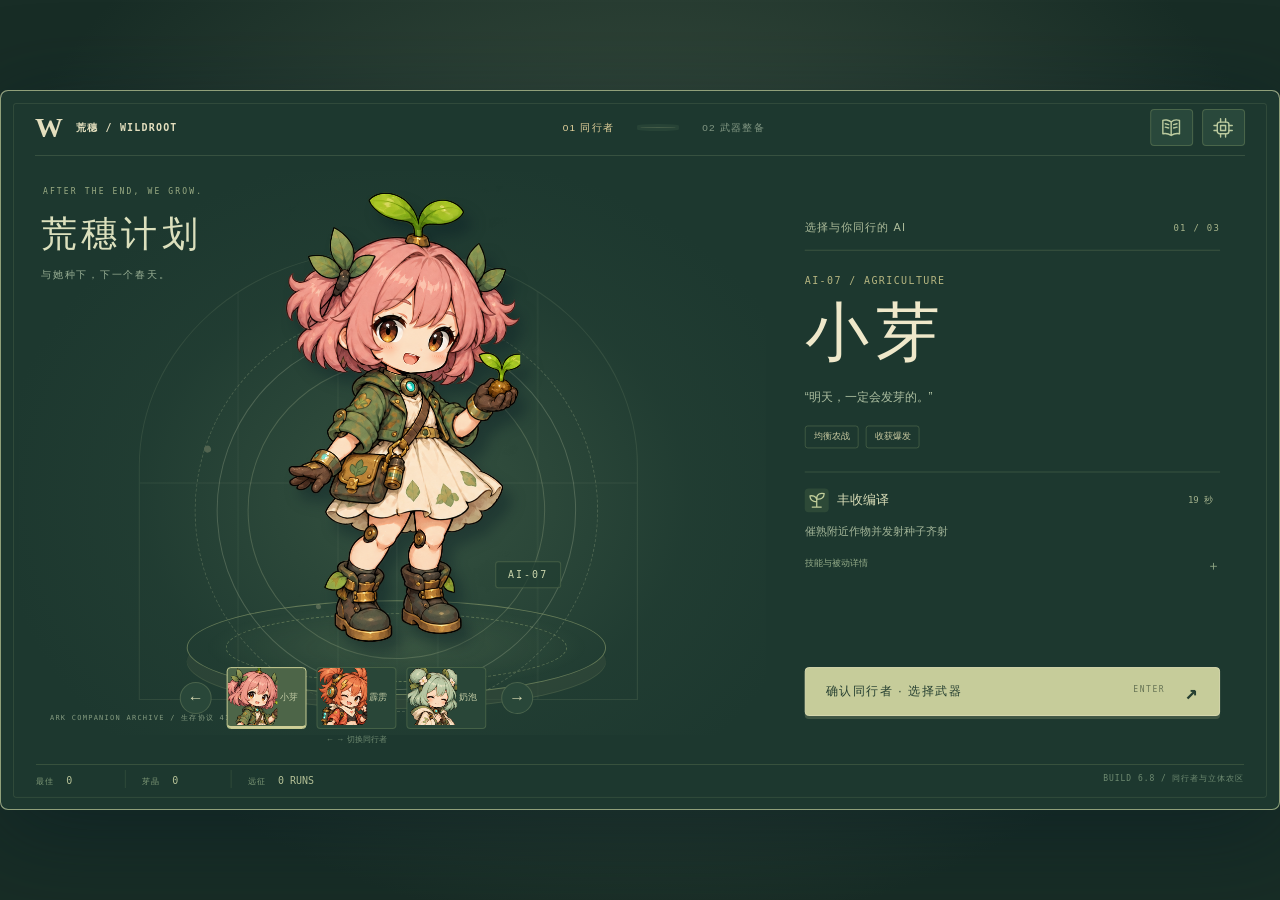
==== commit 8df0e793: "Publish Wildroot Build 6.8 companion preparation and terrain depth" ====
--- a/wildroot/index.html
+++ b/wildroot/index.html
@@ -1309,6 +1309,117 @@
 @media (prefers-reduced-motion:reduce) { .ai-mascot,.skill-status.ready > span,.boss-scan { animation:none; } }
 
 </style>
+  <style>
+/* BUILD 6.8 / 单人档案切换与两步出发准备 */
+#start-screen { color:#ece9d4; background:#1d382f; isolation:isolate; }
+#start-screen::before { z-index:0; inset:12px; border-color:#a9bd8a25; }
+#start-screen::after { display:block; pointer-events:none; position:absolute; z-index:0; inset:0; content:""; background:repeating-linear-gradient(0deg,transparent 0 3px,#e9f3cc02 3px 4px); }
+#start-screen .menu-masthead { left:34px; right:34px; top:23px; height:42px; padding-bottom:14px; border-color:#a5ba8c30; }
+#start-screen .ark-mark { color:#e4dfbe; }
+.preparation-steps { display:flex; align-items:center; gap:17px; margin:auto; font-size:10px; color:#829783; letter-spacing:.13em; }
+.preparation-steps > span.active { color:#e4d29b; }
+.preparation-steps > i { width:36px; height:1px; background:#a0b08250; }
+.menu-utilities { display:flex; gap:9px; }
+.utility-button { position:relative; display:flex; align-items:center; justify-content:center; width:43px; height:37px; padding:0; color:#bbca9e; background:#29483b; border:1px solid #90a66c55; border-radius:4px; cursor:pointer; }
+.utility-button .ui-icon { width:20px; height:20px; }
+.utility-button:hover,.utility-button:focus-visible { color:#fff0be; background:#3a5842; }
+.utility-button > small { position:absolute; z-index:30; right:0; top:43px; padding:5px 8px; white-space:nowrap; border:1px solid #a3b38266; border-radius:3px; background:#213d31; color:#e6dec1; font:500 9px var(--font-ui); opacity:0; pointer-events:none; transform:translateY(-3px); transition:.15s; }
+.utility-button:hover > small,.utility-button:focus-visible > small { opacity:1; transform:none; }
+#start-screen .menu-hero { left:18px; top:80px; width:748px; height:565px; overflow:hidden; background:radial-gradient(ellipse at 53% 58%,#67866355,#304e3e33 49%,transparent 75%); border:0; border-radius:0; }
+#start-screen .menu-hero::after { display:none; }
+#start-screen .menu-hero .eyebrow { left:24px; top:16px; color:#9bac84; font-size:8px; letter-spacing:.27em; }
+#start-screen h1 { left:22px; top:42px; color:#dce0bd; font:500 36px/1.1 var(--font-title); letter-spacing:.12em; }
+#start-screen h1 > span { margin-top:12px; font:500 10px/1.5 var(--font-ui); color:#99af94; letter-spacing:.18em; }
+#start-screen .greenhouse-drawing { left:120px; top:80px; width:500px; height:450px; opacity:.12; border:1px solid #b3c497; border-radius:48% 48% 0 0; background:repeating-linear-gradient(90deg,transparent 0 97px,#c9d5aa55 98px 99px,transparent 100px),linear-gradient(0deg,transparent 48%,#c9d5aa66 48.2% 48.4%,transparent 48.6%); }
+#start-screen .hero-orbit { left:198px; top:160px; width:360px; height:360px; opacity:.22; border-color:#d8dfba; transform:rotate(-25deg); }
+#start-screen .hero-orbit::before { inset:-23px; border-color:#c9d2a3; }
+#start-screen .hero-orbit::after { inset:30px; border-color:#c9d2a3; }
+.portrait-stage { position:absolute; left:168px; top:430px; width:420px; height:95px; }
+.stage-ring { position:absolute; inset:0; border:1px solid #acba7e77; border-radius:50%; background:radial-gradient(ellipse,#a9c38325,transparent 65%); box-shadow:0 13px 0 #142d2770,0 14px 0 #9aa97640; }
+.stage-ring::after { position:absolute; content:""; inset:12px 38px; border:1px dashed #b6c68960; border-radius:50%; }
+.stage-crosshair { position:absolute; left:50%; top:-350px; width:1px; height:435px; background:linear-gradient(transparent,#d6dfb22b,transparent); }
+#start-screen .ai-mascot { left:224px; top:-9px; width:300px; height:510px; animation:none; }
+#start-screen .ai-mascot .companion-art,#start-screen .ai-mascot .companion-outgoing { position:absolute; display:block; width:300px; height:510px; inset:0; background:none; object-fit:contain; filter:drop-shadow(9px 12px 7px #071c2266); }
+.companion-outgoing { opacity:0; pointer-events:none; }
+#start-screen .ai-mascot em { left:auto; right:-19px; bottom:83px; padding:7px 12px; color:#c9d4aa; background:#213e32bb; border-color:#8b9c6950; font:500 10px var(--font-data); }
+.portrait-scan { position:absolute; left:175px; top:95px; width:400px; height:2px; background:#d4e3a4; box-shadow:0 0 20px 5px #c5e99428; opacity:0; pointer-events:none; }
+#start-screen.is-switching .companion-art { animation:portrait-enter .46s cubic-bezier(.2,.7,.3,1) both; }
+#start-screen.is-switching .companion-outgoing { animation:portrait-exit .38s ease-out both; }
+#start-screen.is-switching .portrait-scan { animation:portrait-scan .46s ease-out both; }
+#start-screen.is-switching #companion-step { animation:dossier-enter .42s ease-out both; }
+@keyframes portrait-enter { from { opacity:0; transform:translateX(calc(var(--switch-dir,1) * 50px)); filter:brightness(1.4) blur(5px); } to { opacity:1; transform:none; filter:brightness(1) drop-shadow(9px 12px 7px #071c2266); } }
+@keyframes portrait-exit { from { opacity:.65; transform:none; } to { opacity:0; transform:translateX(calc(var(--switch-dir,1) * -44px)); filter:blur(4px); } }
+@keyframes portrait-scan { 0% { opacity:0; transform:translateY(0); } 30% { opacity:.6; } 100% { opacity:0; transform:translateY(390px); } }
+@keyframes dossier-enter { from { opacity:.25; transform:translateY(8px); } to { opacity:1; transform:none; } }
+#start-screen .hero-caption { left:31px; bottom:12px; color:#849a7f; font-size:7px; letter-spacing:.18em; }
+#start-screen .menu-setup { position:absolute; left:805px; right:59px; top:129px; bottom:94px; }
+#start-screen .setup-heading { padding-bottom:15px; border-color:#8fa47440; gap:10px; }
+#start-screen .setup-heading > span { font:500 11px var(--font-ui); color:#aebd9b; letter-spacing:.1em; }
+#start-screen .setup-heading > small { color:#a8b58b; margin-left:auto; font-size:9px; }
+.dossier-code { display:block; margin:24px 0 11px; font:500 10px var(--font-data); color:#b5b580; letter-spacing:.14em; }
+#start-screen h2 { margin:0; color:#efe8ca; font:500 64px/1.12 var(--font-title); letter-spacing:.11em; text-shadow:none; }
+.character-quote { margin:18px 0 18px; font:500 12px/1.8 var(--font-ui); color:#acbea0; }
+.dossier-tags { display:flex; flex-wrap:wrap; gap:7px; }
+.dossier-tags > span { padding:4px 8px; border:1px solid #829a6955; color:#c9caa1; font:500 9px var(--font-ui); border-radius:3px; }
+#start-screen .character-detail { width:auto; margin:23px 0 0; padding:16px 0 0; min-height:0; border:0; border-top:1px solid #8c9e7040; border-radius:0; background:none; }
+#start-screen .character-detail > div { gap:8px; }
+#start-screen .character-detail > div > span { background:#5b765047; color:#c2ce9a; }
+#start-screen .character-detail b { color:#d7dbb6; font-size:13px; font-weight:500; }
+#start-screen .character-detail em { background:none; color:#a3b18c; margin-left:auto; }
+#start-screen .character-detail > p { margin:10px 0; font-size:11px; line-height:1.8; color:#a3b598; }
+#character-more { position:relative; font-size:9px; color:#94ab88; }
+#character-more > summary { list-style:none; cursor:pointer; padding:5px 0; }
+#character-more > summary > span { float:right; font-size:13px; }
+#character-more[open] > summary > span { transform:rotate(45deg); }
+.skill-expanded { position:absolute; z-index:10; left:-14px; right:-14px; bottom:29px; padding:14px; max-height:174px; overflow:auto; color:#bcc9a7; background:#203c32f5; border:1px solid #8ba17188; border-radius:4px; box-shadow:0 10px 25px #0c211dcc; }
+#start-screen .skill-expanded p { margin:0 0 10px; color:#d0d7b6; font-size:11px; line-height:1.9; }
+#start-screen .skill-expanded > small { display:block; color:#acbf9a; font-size:10px; line-height:1.9; }
+#start-screen .primary-button { position:absolute; bottom:0; left:0; width:100%; height:49px; margin:0; color:#253f31; background:#c6cc9a; border:1px solid #d7d8ae; box-shadow:0 3px 0 #9fa77b44; font-size:12px; }
+#start-screen .primary-button:hover { background:#d8dbb4; }
+#start-screen .primary-button small { color:#677456; }
+#start-screen .character-carousel { position:absolute; display:flex; align-items:center; gap:15px; left:179px; top:574px; height:67px; }
+#start-screen .character-select { display:flex; width:auto; gap:10px; margin:0; }
+#start-screen .character-card { position:relative; display:block; width:80px; min-height:62px; padding:0; border:1px solid #829b6650; background:#294638; border-radius:4px; box-shadow:none; transform:none; cursor:pointer; overflow:hidden; }
+#start-screen .character-card.active { border-color:#c7cd94; background:#4d6548; box-shadow:inset 0 -2px #d0cf97; }
+#start-screen .character-card > .mini-ai { position:absolute; top:-1px; left:0; width:50px; height:58px; }
+#start-screen .character-card > span { display:block; position:absolute; left:52px; right:2px; top:23px; color:#c3cba4; font:500 9px var(--font-ui); }
+.carousel-arrow { width:32px; height:32px; border:1px solid #92a37750; border-radius:50%; background:#294739; color:#d2d5ae; font:500 16px var(--font-ui); cursor:pointer; }
+.carousel-arrow:hover { background:#5b7047; }
+.character-carousel > small { position:absolute; left:0; right:0; bottom:-14px; color:#6f8a70; text-align:center; font-size:8px; }
+#start-screen .weapon-stage { display:none; position:absolute; left:61px; top:180px; width:620px; height:300px; border-top:1px solid #9faf7e30; border-bottom:1px solid #9faf7e30; background:radial-gradient(ellipse,#7f996329,transparent 65%); }
+#weapon-showcase { width:620px; height:287px; display:block; background:none; }
+#weapon-stage-tag { position:absolute; bottom:12px; left:14px; color:#819c79; font:500 8px var(--font-data); letter-spacing:.2em; }
+#start-screen[data-preparation="weapon"] .ai-mascot,#start-screen[data-preparation="weapon"] .hero-orbit,#start-screen[data-preparation="weapon"] .portrait-stage,#start-screen[data-preparation="weapon"] .greenhouse-drawing,#start-screen[data-preparation="weapon"] .character-carousel { display:none !important; }
+#start-screen[data-preparation="weapon"] .weapon-stage { display:block; animation:dossier-enter .3s ease-out; }
+#start-screen .expedition-loadout { position:absolute; left:94px; top:552px; width:632px; margin:0; }
+#start-screen .weapon-loadout > div { display:grid; gap:8px; grid-template-columns:repeat(5,1fr); }
+#start-screen .weapon-card { padding:9px 3px; min-height:80px; background:#294739; color:#a8b991; border:1px solid #80976755; border-radius:4px; }
+#start-screen .weapon-card.active { background:#506549; border-color:#bdc38e; box-shadow:inset 0 -2px #c5ca99; }
+#start-screen .weapon-card b { color:#d0d3ab; font-size:10px; }
+#start-screen .weapon-card small { color:#99ad87; font-size:8px; }
+#start-screen .weapon-model { width:99px; height:47px; margin:-8px auto 3px; }
+.weapon-switch-hint { display:block; text-align:center; margin-top:9px; color:#6f8a70; font-size:8px; }
+.preparation-back { position:absolute; top:-37px; padding:0; border:0; background:none; color:#a2b78e; font:500 10px var(--font-ui); cursor:pointer; }
+#start-screen #weapon-name { font-size:35px; letter-spacing:.04em; line-height:1.3; }
+.weapon-description { min-height:61px; color:#b5c3a3; font-size:12px; line-height:1.9; margin:19px 0 17px; }
+.expedition-note { display:flex; gap:12px; align-items:center; border-top:1px solid #80976740; margin-top:24px; padding-top:19px; color:#869e7a; }
+.expedition-note .ui-icon { width:25px; height:25px; }
+.expedition-note p { margin:0; font-size:10px; line-height:1.8; }
+.departure-summary { margin-top:24px; display:flex; flex-wrap:wrap; align-items:center; gap:8px; }
+.departure-summary > span { color:#879f7b; font-size:9px; }
+.departure-summary > b { color:#c9cea9; font-size:11px; font-weight:500; }
+.departure-summary > small { display:block; width:100%; color:#839c76; font-size:8px; }
+#start-screen .menu-footer { left:35px; right:35px; top:674px; height:28px; border-color:#859c6940; }
+#start-screen .meta-card > div { min-width:90px; padding-right:16px; margin-right:16px; border-color:#809b6730; }
+#start-screen .meta-card span { color:#7f9977; }
+#start-screen .meta-card b { color:#b4c096; font-size:10px; }
+#start-screen .version { color:#6f8b71; font-size:8px; }
+#start-screen .lab-overlay { z-index:40; }
+#start-screen .lab-dialog { color:#334b38; }
+#start-screen .lab-dialog h2 { color:#34523e; }
+@media (prefers-reduced-motion:reduce) { #start-screen *,#start-screen *::before,#start-screen *::after { animation:none !important; transition:none !important; } }
+
+</style>
 </head>
 <body>
   <main id="game-shell" aria-label="荒穗计划游戏区域">
@@ -1418,55 +1529,69 @@
     </section>
 
     <section id="start-screen" class="screen start-screen">
-      <header class="menu-masthead"><span class="ark-mark">W<span>荒穗 / WILDROOT</span></span><span>方舟农务档案 <i></i> 生存协议已连接</span><b>NO. 417 / THE LAST FIELD</b></header>
+      <header class="menu-masthead">
+        <span class="ark-mark">W<span>荒穗 / WILDROOT</span></span>
+        <nav class="preparation-steps" aria-label="出发准备"><span class="active" data-prep-step="character">01 同行者</span><i></i><span data-prep-step="weapon">02 武器整备</span></nav>
+        <div class="menu-utilities">
+          <button id="codex-btn" class="utility-button" title="末日图鉴 · 配方与发现" aria-label="打开末日图鉴"><span data-ui-icon="book"></span><small>图鉴</small></button>
+          <button id="lab-btn" class="utility-button" title="方舟实验室 · 永久成长" aria-label="打开方舟实验室"><span data-ui-icon="chip"></span><small>实验室</small></button>
+        </div>
+      </header>
       <div class="menu-hero">
-        <div class="eyebrow">GROW A LITTLE HOPE.</div>
-        <h1>荒穗计划<span>AI 娘最后一块田</span></h1>
-        <p class="pitch"><b>小芽 AI-07</b> 与你守着世界最后的种子。<br />在熄灯之后，种下下一个春天。</p>
-        <svg class="greenhouse-drawing" viewBox="0 0 500 430" aria-hidden="true"><g fill="none" stroke="currentColor" stroke-width="1.2"><path d="M40 410V180Q40 20 250 20T460 180V410ZM90 410V180Q90 50 250 50T410 180V410M40 180H460M50 265H450M250 20V410M145 45L175 410M355 45L325 410M20 410H480"/><ellipse cx="250" cy="410" rx="215" ry="22"/><path d="M80 365Q115 300 130 365M360 370Q385 300 410 370M90 382H160M342 382H420"/></g><g fill="currentColor" opacity=".5"><circle cx="65" cy="240" r="3"/><circle cx="430" cy="124" r="3"/><circle cx="355" cy="55" r="3"/></g></svg>
+        <div class="eyebrow">AFTER THE END, WE GROW.</div>
+        <h1>荒穗计划<span>与她种下，下一个春天。</span></h1>
+        <div class="greenhouse-drawing" aria-hidden="true"></div>
         <div class="hero-orbit" aria-hidden="true"><i></i><i></i><i></i></div>
-        <div class="ai-mascot" data-character="sprout"><canvas class="companion-art" width="512" height="1024" aria-label="小芽全身立绘"></canvas><em>AI-07</em></div>
-        <div class="hero-field-note"><span class="field-number">01—05</span><div><b>种田，开火，一起活下去。</b><small>五个夜晚 · 十五波远征 · 三位同行者</small></div></div>
-        <span class="hero-caption">SEED THE FUTURE / 方舟共生实验</span>
+        <div class="portrait-stage"><div class="stage-ring"></div><div class="stage-crosshair"></div></div>
+        <div class="ai-mascot" data-character="sprout"><canvas class="companion-outgoing" width="512" height="1024" aria-hidden="true"></canvas><canvas class="companion-art" width="512" height="1024" aria-label="小芽全身立绘"></canvas><em>AI-07</em></div>
+        <div class="portrait-scan" aria-hidden="true"></div>
+        <span class="hero-caption">ARK COMPANION ARCHIVE / 生存协议 417</span>
+        <div class="weapon-stage"><canvas id="weapon-showcase" width="1080" height="500" aria-label="武器动态展示"></canvas><span id="weapon-stage-tag">FIELD EQUIPMENT / 01</span></div>
       </div>
       <div class="menu-setup">
-        <div class="setup-heading"><span>远征准备</span><b>选择与你同行的 AI</b><small>01 / COMPANION</small></div>
-      <div class="character-select" aria-label="选择 AI 娘">
-        <button class="character-card active" data-character="sprout"><canvas class="mini-ai sprout" width="120" height="140" aria-label="小芽 · 好奇的笑容"></canvas><span><b>小芽 AI-07</b><small>技能「丰收编译」· 催熟并齐射</small></span><em>均衡</em></button>
-        <button class="character-card" data-character="beat"><canvas class="mini-ai beat" width="120" height="140" aria-label="霹雳 · 挑眉眨眼"></canvas><span><b>霹雳 BEAT-02</b><small>技能「雷暴节拍」· 作物导电清场</small></span><em>火力</em></button>
-        <button class="character-card" data-character="mochi"><canvas class="mini-ai mochi" width="120" height="140" aria-label="奶泡 · 弯眼浅笑"></canvas><span><b>奶泡 MOCHI-11</b><small>技能「泡泡温室」· 护盾生长</small></span><em>支援</em></button>
+        <section id="companion-step" aria-label="选择同行者">
+          <div class="setup-heading"><span>选择与你同行的 AI</span><small id="character-index">01 / 03</small></div>
+          <span id="character-code" class="dossier-code">AI-07 / AGRICULTURE</span>
+          <h2 id="character-name">小芽</h2>
+          <p id="character-quote" class="character-quote">“明天，一定会发芽的。”</p>
+          <div id="character-tags" class="dossier-tags"><span>均衡农战</span><span>收获爆发</span></div>
+          <div id="character-detail" class="character-detail" aria-live="polite">
+            <div><span id="character-detail-icon">⌁</span><b id="character-detail-skill">丰收编译</b><em id="character-detail-cd">19 秒</em></div>
+            <p id="character-detail-copy">催熟附近作物，发动种子齐射。</p>
+            <details id="character-more"><summary>技能与被动详情 <span>＋</span></summary><div class="skill-expanded"><p id="character-full-skill"></p><small id="character-detail-passive"></small></div></details>
+          </div>
+        </section>
+        <section id="weapon-step" class="hidden" aria-label="选择武器">
+          <button id="preparation-back" class="preparation-back">← 返回同行者</button>
+          <div class="setup-heading"><span>为她选择一把武器</span><small>02 / EQUIPMENT</small></div>
+          <span id="weapon-tag" class="dossier-code">校准连射</span><h2 id="weapon-name">脉冲步枪</h2>
+          <p id="weapon-description" class="weapon-description">每第 6 次射击发射过载弹。</p>
+          <div id="weapon-traits" class="dossier-tags"></div>
+          <div class="expedition-note"><span data-ui-icon="plant"></span><p>成熟作物与收获，<br />是每种武器的第二颗心脏。</p></div>
+          <div class="departure-summary"><span>本次同行</span><b id="selected-companion-name">小芽 / AI-07</b><small>三种种子开局 · 五日十五波</small></div>
+        </section>
+        <button id="start-btn" class="primary-button"><span>确认同行者</span><small>ENTER</small></button>
       </div>
-      <div id="character-detail" class="character-detail" aria-live="polite">
-        <div><span id="character-detail-icon">⌁</span><b id="character-detail-skill">主动 · 丰收编译</b><em id="character-detail-cd">19 秒</em></div>
-        <p id="character-detail-copy">催熟附近作物，成熟作物同时向敌人齐射。</p>
-        <small id="character-detail-passive">被动：作物光环范围 +18%　定位：射击与种田均衡联动</small>
+      <div class="character-carousel">
+        <button id="character-prev" class="carousel-arrow" aria-label="上一位 AI 娘">←</button>
+        <div class="character-select" aria-label="切换 AI 娘">
+          <button class="character-card active" data-character="sprout" aria-label="选择小芽" aria-pressed="true"><canvas class="mini-ai sprout" width="120" height="140" aria-hidden="true"></canvas><span>小芽</span></button>
+          <button class="character-card" data-character="beat" aria-label="选择霹雳" aria-pressed="false"><canvas class="mini-ai beat" width="120" height="140" aria-hidden="true"></canvas><span>霹雳</span></button>
+          <button class="character-card" data-character="mochi" aria-label="选择奶泡" aria-pressed="false"><canvas class="mini-ai mochi" width="120" height="140" aria-hidden="true"></canvas><span>奶泡</span></button>
+        </div>
+        <button id="character-next" class="carousel-arrow" aria-label="下一位 AI 娘">→</button>
+        <small>← → 切换同行者</small>
       </div>
-      <div class="expedition-loadout">
-        <div class="loadout-panel weapon-loadout">
-          <span>主武器</span>
-          <div>
-            <button class="weapon-card active" data-weapon="rifle"><b>脉冲步枪</b><small>第 6 发过载</small></button>
-            <button class="weapon-card" data-weapon="shotgun"><b>孢子霰弹枪</b><small>贴脸孢爆</small></button>
-            <button class="weapon-card" data-weapon="rail"><b>根系轨道枪</b><small>贯穿蓄能</small></button>
-            <button class="weapon-card" data-weapon="wand"><b>共生法杖</b><small>命中分芽</small></button>
-            <button class="weapon-card" data-weapon="scythe"><b>月芽收割镰</b><small>初始近战武器</small></button>
-          </div>
-        </div>
-        <div class="loadout-panel seed-progression">
-          <span>局内种子库 <em>3 种开局</em></span>
-          <div><b>辣椒</b><b>向日葵</b><b>豌豆炮</b><i>其余 5 种由休整商店随机刷新解锁</i></div>
-        </div>
+      <div class="expedition-loadout hidden">
+        <div class="loadout-panel weapon-loadout"><div>
+          <button class="weapon-card active" data-weapon="rifle" aria-pressed="true"><b>脉冲步枪</b><small>过载连射</small></button>
+          <button class="weapon-card" data-weapon="shotgun" aria-pressed="false"><b>孢子霰弹枪</b><small>近距离爆发</small></button>
+          <button class="weapon-card" data-weapon="rail" aria-pressed="false"><b>根系轨道枪</b><small>贯穿蓄能</small></button>
+          <button class="weapon-card" data-weapon="wand" aria-pressed="false"><b>共生法杖</b><small>追踪分芽</small></button>
+          <button class="weapon-card" data-weapon="scythe" aria-pressed="false"><b>月芽收割镰</b><small>近战收割</small></button>
+        </div></div><small class="weapon-switch-hint">← → 切换武器</small>
       </div>
-      <button id="start-btn" class="primary-button"><span>开始末日生存</span><small>ENTER</small></button>
-      <div class="menu-links"><button id="codex-btn" class="codex-button">末日图鉴 <span>配方与发现 →</span></button><button id="lab-btn" class="codex-button">方舟实验室 <span>永久成长 →</span></button></div>
-      </div>
-      <footer class="menu-footer">
-      <div class="meta-card">
-        <div><span>历史最佳</span><b id="best-score">0</b></div>
-        <div><span>遗传芽晶</span><b id="meta-crystals">0</b></div>
-        <div><span>完成轮次</span><b id="meta-bonus">0 RUNS</b></div>
-      </div>
-      <p class="version">BUILD 6.7 / 旅伴与荒野奇遇</p></footer>
+      <footer class="menu-footer"><div class="meta-card"><div><span>最佳</span><b id="best-score">0</b></div><div><span>芽晶</span><b id="meta-crystals">0</b></div><div><span>远征</span><b id="meta-bonus">0 RUNS</b></div></div><p class="version">BUILD 6.8 / 同行者与立体农区</p></footer>
       <div class="lab-overlay hidden" id="lab-overlay"><div class="lab-dialog"><div class="lab-heading"><span>ARK RESEARCH / 永久成长</span><button id="lab-close" aria-label="关闭实验室">返回远征准备 ×</button></div>      <div class="meta-lab">
         <div class="meta-lab-title"><b>末日避难所 · 永久改造</b><span>跨轮次保留 · 六条路线最高 LV.8</span></div>
         <div class="meta-modules">
@@ -1705,6 +1830,160 @@
 
 </script>
   <script>
+/* BUILD 6.8 / 斜俯视场景：地表、侧壁、投影与按脚底排序的立体物件。 */
+(() => {
+  "use strict";
+  const TAU=Math.PI*2;
+  const PROPS = [
+    {id:"shelter",kind:"cabin",x:992,y:628,w:112,h:100},
+    {id:"home-tank",kind:"tank",x:1434,y:684,w:62,h:85},
+    {id:"ruin-arch",kind:"ruin",x:1542,y:352,w:112,h:136},
+    {id:"ruin-tower",kind:"tank",x:1954,y:326,w:82,h:128},
+    {id:"greenhouse",kind:"glass",x:430,y:302,w:150,h:109},
+    {id:"solar-crates",kind:"crates",x:786,y:483,w:70,h:62},
+    {id:"willow",kind:"tree",x:1854,y:1210,w:112,h:146},
+    {id:"home-tree",kind:"tree",x:827,y:872,w:106,h:142},
+    {id:"west-rock",kind:"rock",x:424,y:1080,w:81,h:52},
+    {id:"crater-rock",kind:"rock",x:1440,y:1277,w:70,h:48},
+    {id:"west-sign",kind:"ruin",x:274,y:635,w:61,h:80}
+  ];
+  function polygon(c,points,fill,stroke=null,width=1) {
+    c.beginPath();points.forEach(([x,y],i)=>i?c.lineTo(x,y):c.moveTo(x,y));c.closePath();
+    if(fill){c.fillStyle=fill;c.fill();}if(stroke){c.strokeStyle=stroke;c.lineWidth=width;c.stroke();}
+  }
+  function line(c,x,y,a,b,color,width=1) { c.strokeStyle=color;c.lineWidth=width;c.beginPath();c.moveTo(x,y);c.lineTo(a,b);c.stroke(); }
+  function terrace(c,zone,night) {
+    const sizes={home:[466,318,30],solar:[506,324,25],ruin:[522,344,54],crater:[442,310,22]};
+    const [w,h,depth]=sizes[zone.id],x=zone.x-w/2,y=zone.y-h/2,r=16,b=y+h;
+    const stone=zone.id==="ruin",wet=zone.id==="crater";
+    c.save();
+    c.fillStyle="#142c2440";c.beginPath();c.roundRect(x+12,y+22,w+20,h+depth,24);c.fill();
+    const side=c.createLinearGradient(0,b,0,b+depth);side.addColorStop(0,night?"#3e524b":stone?"#777d6c":"#776c48");side.addColorStop(1,night?"#263d37":stone?"#4c5d50":"#465738");
+    polygon(c,[[x+r,b],[x+w-r,b],[x+w,b-r],[x+w,b+depth-r],[x+w-r,b+depth],[x+r,b+depth],[x,b+depth-r],[x,b-r]],side);
+    polygon(c,[[x+w,y+r],[x+w+13,y+r+depth*.45],[x+w+13,b+depth-r],[x+w-r,b+depth],[x+w-r,b],[x+w,b-r]],night?"#30453b":stone?"#546855":"#5e6f44");
+    const top=c.createLinearGradient(x,y,x+w,b);top.addColorStop(0,night?"#627361":stone?"#a2a58d":wet?"#a0ae83":"#acb087");top.addColorStop(1,night?"#506751":stone?"#86967a":wet?"#819c72":"#879b6e");
+    polygon(c,[[x+r,y],[x+w-r,y],[x+w,y+r],[x+w,b-r],[x+w-r,b],[x+r,b],[x,b-r],[x,y+r]],top,night?"#9aa98b77":"#d0cf9a99",1.5);
+    line(c,x+r,y+3,x+w-r,y+3,"#e4e0ac66",2);
+    for(let i=0;i<Math.floor(w/48);i++) {
+      const xx=x+20+i*48;
+      line(c,xx,b+5,xx+4,b+depth-5,night?"#263d394d":"#344a314d",1.5);
+      if(i%2===0)line(c,xx+8,b+depth*.53,xx+35,b+depth*.53,"#b0ad7350",1);
+    }
+    if(!stone)for(let i=0;i<12;i++){
+      const xx=x+26+(i*41)%(w-50);c.strokeStyle=night?"#456247":"#73905a";c.lineWidth=1.5;
+      c.beginPath();c.moveTo(xx,b+1);c.quadraticCurveTo(xx-4,b+depth*.6,xx+4,b+depth-3);c.stroke();
+      c.fillStyle=night?"#6b8459":"#9cb877";c.beginPath();c.ellipse(xx+2,b+depth*.55,4,2,-.5,0,TAU);c.fill();
+    }
+    // 台地接近南侧的坡道留出一条视觉通路，顶面坐标与战斗坐标保持一致。
+    const rampX=zone.x-37;
+    polygon(c,[[rampX,b-12],[rampX+74,b-12],[rampX+83,b+depth+14],[rampX-9,b+depth+14]],night?"#8a9573":"#c3bc8d","#64764e",1);
+    for(let i=0;i<6;i++){const yy=b-9+i*(depth+20)/6;line(c,rampX-i,yy,rampX+74+i,yy,night?"#5b7159":"#938e62",1.8);}
+    if(stone) {
+      for(let row=0;row<4;row++)for(let col=0;col<8;col++){const xx=x+20+col*60+(row%2)*9,yy=y+22+row*77;line(c,xx,yy,xx+35,yy+2,"#3a5a4240",1);}
+    }else {
+      for(let i=0;i<22;i++){const xx=x+22+(i*83)%(w-44),yy=y+18+(i*53)%(h-36);c.fillStyle=wet?"#ccdaaf33":"#e1ddaa22";c.beginPath();c.ellipse(xx,yy,12+i%4*6,3+i%3,0,0,TAU);c.fill();}
+    }
+    c.restore();
+  }
+  function ground(c,{zones,night,time,variant,bridge}) {
+    c.save();
+    // 柔和移动云影与成组岩脊，让平面草地具有大尺度起伏。
+    for(let i=0;i<5;i++) {
+      const x=260+i*430+Math.sin(time*.035+i)*55,y=225+(i*263)%1010;
+      const shadow=c.createRadialGradient(x,y,15,x,y,240);shadow.addColorStop(0,"#274c3520");shadow.addColorStop(1,"#274c3500");c.fillStyle=shadow;c.fillRect(x-245,y-245,490,490);
+    }
+    for(const zone of zones)terrace(c,zone,night);
+    // 湿地栈道：顶面、横梁、木桩投影和相连桥板。
+    const cx=zones.find((z)=>z.id==="crater");
+    const pathY=cx.y+112;
+    polygon(c,[[cx.x-190,pathY],[cx.x+184,pathY-26],[cx.x+185,pathY+1],[cx.x-191,pathY+27]],night?"#546953":"#9c966b","#596d47",2);
+    polygon(c,[[cx.x-191,pathY+27],[cx.x+185,pathY+1],[cx.x+185,pathY+11],[cx.x-191,pathY+37]],"#4b6245");
+    for(let i=0;i<24;i++){const xx=cx.x-184+i*15,yy=pathY-(xx-(cx.x-190))*.068;line(c,xx,yy,xx,yy+26,"#555f3c99",1);}
+    if(bridge)river(c,night,time);
+    c.restore();
+  }
+  function river(c,night,t) {
+    const segments=[[0,180],[330,660],[820,1140],[1300,1480]];
+    for(const [top,bottom] of segments){
+      c.fillStyle=night?"#193940":"#355e60";c.fillRect(1110,top,160,bottom-top);
+      const water=c.createLinearGradient(1110,0,1270,0);water.addColorStop(0,"#264a4a");water.addColorStop(.4,night?"#42656a":"#789d8f");water.addColorStop(1,"#426e69");c.fillStyle=water;c.fillRect(1125,top,130,bottom-top);
+      c.fillStyle=night?"#374f43":"#6b7550";c.fillRect(1109,top,17,bottom-top);
+      c.fillStyle=night?"#4d6353":"#a0a173";c.fillRect(1260,top,12,bottom-top);
+      line(c,1108,top,1108,bottom,"#c8c69a",3);line(c,1273,top,1273,bottom,"#d2cda1aa",2);
+      for(let yy=top+12;yy<bottom;yy+=39){line(c,1111,yy,1124,yy+8,"#344d35",1.5);line(c,1260,yy+13,1272,yy+5,"#435c3f",1);}
+      c.save();c.beginPath();c.rect(1127,top,132,bottom-top);c.clip();
+      for(let i=0;i<8;i++){const yy=top+((i*61+t*12)%(bottom-top));line(c,1142+i%3*29,yy,1170+i%3*29,yy-3,"#c4d7bc4d",1.3);}c.restore();
+    }
+    for(const [top,bottom] of [[180,330],[660,820],[1140,1300]]){
+      polygon(c,[[1103,top+4],[1277,top+4],[1277,bottom+13],[1103,bottom+13]],"#263f3460");
+      polygon(c,[[1100,top],[1280,top],[1280,bottom],[1100,bottom]],night?"#677256":"#b59b6b","#4c6244",2);
+      c.fillStyle="#4a5d3f";c.fillRect(1100,bottom,180,12);c.fillStyle="#d2bb85";c.fillRect(1100,bottom,180,3);
+      for(let xx=1106;xx<1280;xx+=16){line(c,xx,top+2,xx,bottom-2,"#655e3e",1.5);line(c,xx+2,top+3,xx+2,bottom-3,"#e6ce9650",1);}
+      for(const xx of [1104,1275])for(const yy of [top+8,bottom-8]){c.fillStyle="#384e36";c.fillRect(xx-3,yy-16,6,21);c.fillStyle="#d7c287";c.beginPath();c.ellipse(xx,yy-16,5,3,0,0,TAU);c.fill();}
+    }
+  }
+  function prop(c,p,{night,time,actors=[]}) {
+    const obscures=actors.some((a)=>Math.abs(a.x-p.x)<p.w*.57&&a.y<p.y+13&&a.y>p.y-p.h-30);
+    c.save();c.translate(p.x,p.y);c.globalAlpha=obscures?.33:1;
+    c.fillStyle="#15382b44";c.beginPath();c.ellipse(15,8,p.w*.65,18,0,0,TAU);c.fill();
+    const ink=night?"#203b34":"#3b563e",light=night?"#87957c":"#c6c29a",mid=night?"#4b6351":"#8a9c70",dark=night?"#304b40":"#566f4f";
+    if(p.kind==="cabin"||p.kind==="glass"){
+      const glass=p.kind==="glass",w=p.w,h=p.h;
+      polygon(c,[[-w*.5,-h*.64],[w*.25,-h*.64],[w*.25,0],[-w*.5,-10]],glass?"#9bbc9a7d":mid,ink,2);
+      polygon(c,[[w*.25,-h*.64],[w*.53,-h*.48],[w*.53,-12],[w*.25,0]],glass?"#6b94846b":dark,ink,2);
+      polygon(c,[[-w*.58,-h*.64],[-w*.15,-h],[w*.62,-h*.77],[w*.25,-h*.56]],glass?"#c3d6b38c":"#4c7157",ink,2);
+      polygon(c,[[-w*.15,-h],[w*.62,-h*.77],[w*.62,-h*.59],[w*.25,-h*.56]],glass?"#a0c3a274":"#365b48",ink,2);
+      for(let i=0;i<4;i++){const x=-w*.43+i*w*.16;line(c,x,-h*.6,x,-14,light,2);line(c,x,-h*.7,x+w*.32,-h*.94,light,1.5);}
+      line(c,-w*.5,-h*.34,w*.25,-h*.28,light,2);
+      if(!glass){c.fillStyle="#294d3e";c.fillRect(-9,-h*.46,24,h*.43);c.fillStyle=night?"#e6cc7b":"#b6c8a2";c.fillRect(-w*.38,-h*.52,21,23);c.fillStyle="#dac28d";c.fillRect(8,-18,3,3);}
+      c.fillStyle="#b2a273";c.fillRect(-w*.5,-11,w*.76,9);
+      for(let i=0;i<5;i++)line(c,-w*.45+i*w*.13,-h*.68,-w*.16+i*w*.14,-h*.91,"#e7dfad40",1);
+      if(!glass){line(c,-w*.5,-h*.19,w*.25,-h*.14,"#d4c99855",1);c.fillStyle="#e1cb87";c.beginPath();c.arc(w*.19,-h*.44,3,0,TAU);c.fill();}
+    }else if(p.kind==="tank"){
+      const w=p.w,h=p.h;
+      for(const x of [-w*.33,w*.33]){line(c,x,0,x,-h*.37,ink,5);line(c,x,1,x+20,10,"#183c2b33",4);}
+      const shell=c.createLinearGradient(-w/2,0,w/2,0);shell.addColorStop(0,dark);shell.addColorStop(.36,light);shell.addColorStop(1,mid);
+      c.fillStyle=shell;c.beginPath();c.roundRect(-w/2,-h,w,h*.73,w*.2);c.fill();c.strokeStyle=ink;c.lineWidth=2;c.stroke();
+      c.fillStyle=light;c.beginPath();c.ellipse(0,-h+5,w/2,10,0,0,TAU);c.fill();c.stroke();
+      for(const y of [-h*.75,-h*.4]){line(c,-w/2+2,y,w/2-2,y,ink,3);line(c,-w/2+2,y-2,w/2-2,y-2,"#ddd2a085",1);}
+      c.strokeStyle="#b6ba8f";c.lineWidth=3;c.beginPath();c.moveTo(w*.4,-h*.5);c.lineTo(w*.65,-h*.5);c.lineTo(w*.65,-12);c.stroke();
+      c.fillStyle="#355d54";c.fillRect(-w*.29,-h*.63,7,h*.24);c.fillStyle="#a4cdc0";c.fillRect(-w*.27,-h*.58,3,h*.18);
+      for(let i=0;i<3;i++)line(c,-w*.37,-h*.58+i*7,-w*.27,-h*.58+i*7,"#ddd8ab",1);
+      c.fillStyle="#beaa74";c.beginPath();c.arc(w*.62,-h*.43,5,0,TAU);c.fill();line(c,w*.62-3,-h*.43,w*.62+3,-h*.43,ink,1);
+    }else if(p.kind==="ruin"){
+      const w=p.w,h=p.h;
+      polygon(c,[[-w/2,0],[-w/2,-h*.8],[-w*.3,-h],[-w*.1,-h*.86],[w*.1,-h*.93],[w*.4,-h*.69],[w*.4,0]],mid,ink,2);
+      polygon(c,[[w*.4,0],[w*.4,-h*.69],[w*.6,-h*.64],[w*.6,-8]],dark,ink,1.5);
+      for(let i=1;i<6;i++){const yy=-i*h*.14;line(c,-w/2+2,yy,w*.38,yy,"#536c4f",2);line(c,-w*.26+(i%2)*w*.3,yy,-w*.26+(i%2)*w*.3,yy+h*.13,"#536c4f",1);}
+      c.fillStyle=night?"#273e34":"#334f38";c.beginPath();c.roundRect(-w*.2,-h*.62,w*.36,h*.65,[18,18,0,0]);c.fill();
+      c.strokeStyle="#a4b775";c.lineWidth=2;c.beginPath();c.moveTo(-w*.41,-h*.73);c.bezierCurveTo(0,-h*.4,-w*.4,-h*.2,-w*.28,-8);c.stroke();
+      for(let i=0;i<7;i++){const xx=-w*.33+Math.sin(i)*8,yy=-h*.7+i*h*.09;c.fillStyle=i%2?"#7d9c65":"#acc080";c.beginPath();c.ellipse(xx,yy,6,3,i%2?-.7:.7,0,TAU);c.fill();}
+    }else if(p.kind==="tree"){
+      const sway=Math.sin(time*.7+p.x)*2;
+      polygon(c,[[-7,1],[-4,-p.h*.6],[7,-p.h*.7],[13,-2]],"#766c48",ink,1);
+      const lobes=[[-.27,-.52,.31,.24],[.25,-.56,.33,.26],[-.15,-.78,.34,.25],[.18,-.83,.27,.23],[0,-.99,.27,.22]];
+      for(let i=0;i<lobes.length;i++){const [x,y,rx,ry]=lobes[i];c.fillStyle=["#4e7b59","#608865","#729466","#83a16e","#91ad77"][i];c.strokeStyle=ink;c.lineWidth=1.1;c.beginPath();c.ellipse(x*p.w+sway,y*p.h,rx*p.w,ry*p.h,-.08,0,TAU);c.fill();c.stroke();}
+      for(let i=0;i<21;i++){const x=sway+Math.sin(i*2.4)*p.w*.4,y=-p.h*.55-(i*17)%(p.h*.55);c.fillStyle=i%5?"#ccda9f35":"#e0c587";c.beginPath();c.ellipse(x,y,i%5?5:2.5,i%5?2:3,-.5,0,TAU);c.fill();}
+      line(c,2,-p.h*.21,4,-p.h*.35,"#b9a170",2);
+    }else if(p.kind==="crates"){
+      for(const [x,y] of [[-20,0],[19,-9],[-8,-26]]){
+        polygon(c,[[x-18,y-22],[x+12,y-22],[x+12,y],[x-18,y]],"#ae9664",ink,1.5);
+        polygon(c,[[x+12,y-22],[x+24,y-30],[x+24,y-7],[x+12,y]],"#6e8052",ink,1);
+        polygon(c,[[x-18,y-22],[x-7,y-30],[x+24,y-30],[x+12,y-22]],"#c6b37e",ink,1);
+        line(c,x-15,y-19,x+8,y-3,"#d4bf8c",2);
+      }
+    }else{
+      polygon(c,[[-p.w*.5,-6],[-p.w*.38,-p.h*.75],[-p.w*.05,-p.h],[p.w*.4,-p.h*.8],[p.w*.55,-8],[p.w*.1,4]],mid,ink,1.5);
+      polygon(c,[[-p.w*.38,-p.h*.75],[-p.w*.05,-p.h],[p.w*.4,-p.h*.8],[p.w*.08,-p.h*.5]],light);
+      polygon(c,[[p.w*.08,-p.h*.5],[p.w*.4,-p.h*.8],[p.w*.55,-8],[p.w*.1,4]],dark);
+    }
+    c.restore();return obscures;
+  }
+  window.WildrootDepth={ground,river,prop,props:PROPS,terrace};
+})();
+
+</script>
+  <script>
 window.WILDROOT_COMPANION_ATLAS = "[data-uri]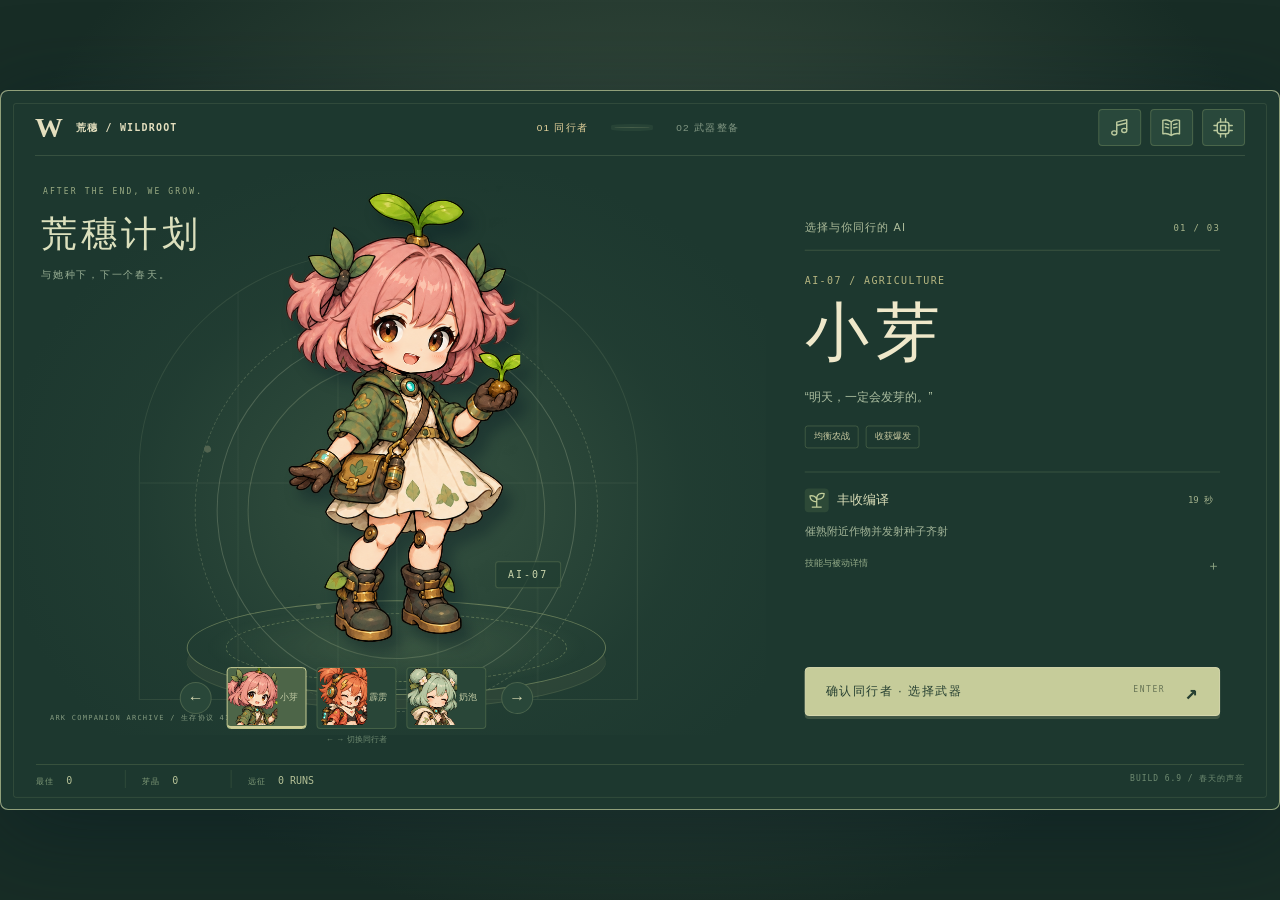
==== commit 9b9a7cde: "Publish Wildroot Build 6.9 with soundtrack and companion voices" ====
--- a/wildroot/index.html
+++ b/wildroot/index.html
@@ -1305,6 +1305,19 @@
 @keyframes companion-breathe { 50% { transform:translateY(-4px); } }
 @keyframes status-breathe { 50% { filter:brightness(1.12); } }
 @keyframes notice-in { from { opacity:0; translate:0 -6px; } }
+.audio-overlay { position:absolute; z-index:100; inset:0; width:1280px; height:720px; transform:scale(var(--ui-scale,1)); transform-origin:top left; display:grid; place-items:center; background:#102b25bd; color:#e0e4bf; }
+.audio-dialog { width:460px; padding:30px; border:1px solid #8f9d6b; border-radius:5px; background:#233f34; box-shadow:0 18px 60px #0c1f1b88; }
+.audio-dialog header { display:flex; justify-content:space-between; align-items:center; color:#98ae89; font:500 9px var(--font-data); letter-spacing:.15em; }
+.audio-dialog header button { width:28px; height:28px; border:1px solid #748f6055; border-radius:3px; color:#d5d9ac; background:#35513b; font-size:20px; cursor:pointer; }
+.audio-dialog h2 { font:500 28px var(--font-title); margin:22px 0 18px; }
+.audio-track { padding:12px; color:#d4c795; background:#8ba37613; border-left:2px solid #a8ba7b; font-size:11px; line-height:1.8; }
+.audio-track small { display:block; color:#97ad86; font-size:9px; }
+.audio-dialog label { display:grid; grid-template-columns:72px 1fr 40px; align-items:center; gap:12px; margin:24px 0; font-size:12px; }
+.audio-dialog input { width:100%; accent-color:#bfd29c; cursor:pointer; }
+.audio-dialog output { text-align:right; color:#b1c19a; font:500 11px var(--font-data); }
+.audio-dialog footer { display:flex; justify-content:space-between; align-items:center; border-top:1px solid #8da16d44; padding-top:18px; font-size:9px; color:#90aa7f; }
+.audio-dialog footer button { border:1px solid #8d9b6a; border-radius:3px; padding:7px 11px; color:#d5d9ac; background:#35513b; cursor:pointer; }
+.utility-button.muted,.icon-button.muted { opacity:.55; }
 @keyframes fusion-in { 0% { opacity:0; } 18%,75% { opacity:1; } 100% { opacity:0; } }
 @media (prefers-reduced-motion:reduce) { .ai-mascot,.skill-status.ready > span,.boss-scan { animation:none; } }
 
@@ -1525,7 +1538,7 @@
         <button id="rest-continue" class="rest-continue">准备完成 · 进入下一波 <kbd>F</kbd></button>
       </div>
       <div class="controls-hint"><span><kbd>WASD</kbd> 移动</span><span><kbd>鼠标</kbd> 瞄准射击</span><span><kbd>滚轮</kbd> 切种子/道具</span><span><kbd>E</kbd> 耕作/使用</span><span><kbd>Q</kbd> AI 技能</span><span><kbd>Space</kbd> 冲刺</span><span><kbd>P</kbd> 暂停</span></div>
-      <button id="sound-btn" class="icon-button" aria-label="切换声音">♪</button>
+      <button id="sound-btn" class="icon-button" aria-label="音乐与声音设置" title="音乐与声音设置">♪</button>
     </section>
 
     <section id="start-screen" class="screen start-screen">
@@ -1533,6 +1546,7 @@
         <span class="ark-mark">W<span>荒穗 / WILDROOT</span></span>
         <nav class="preparation-steps" aria-label="出发准备"><span class="active" data-prep-step="character">01 同行者</span><i></i><span data-prep-step="weapon">02 武器整备</span></nav>
         <div class="menu-utilities">
+          <button id="audio-btn" class="utility-button" title="音乐与声音设置" aria-label="打开音乐与声音设置"><span data-ui-icon="music"></span><small>声音</small></button>
           <button id="codex-btn" class="utility-button" title="末日图鉴 · 配方与发现" aria-label="打开末日图鉴"><span data-ui-icon="book"></span><small>图鉴</small></button>
           <button id="lab-btn" class="utility-button" title="方舟实验室 · 永久成长" aria-label="打开方舟实验室"><span data-ui-icon="chip"></span><small>实验室</small></button>
         </div>
@@ -1591,7 +1605,7 @@
           <button class="weapon-card" data-weapon="scythe" aria-pressed="false"><b>月芽收割镰</b><small>近战收割</small></button>
         </div></div><small class="weapon-switch-hint">← → 切换武器</small>
       </div>
-      <footer class="menu-footer"><div class="meta-card"><div><span>最佳</span><b id="best-score">0</b></div><div><span>芽晶</span><b id="meta-crystals">0</b></div><div><span>远征</span><b id="meta-bonus">0 RUNS</b></div></div><p class="version">BUILD 6.8 / 同行者与立体农区</p></footer>
+      <footer class="menu-footer"><div class="meta-card"><div><span>最佳</span><b id="best-score">0</b></div><div><span>芽晶</span><b id="meta-crystals">0</b></div><div><span>远征</span><b id="meta-bonus">0 RUNS</b></div></div><p class="version">BUILD 6.9 / 春天的声音</p></footer>
       <div class="lab-overlay hidden" id="lab-overlay"><div class="lab-dialog"><div class="lab-heading"><span>ARK RESEARCH / 永久成长</span><button id="lab-close" aria-label="关闭实验室">返回远征准备 ×</button></div>      <div class="meta-lab">
         <div class="meta-lab-title"><b>末日避难所 · 永久改造</b><span>跨轮次保留 · 六条路线最高 LV.8</span></div>
         <div class="meta-modules">
@@ -1676,6 +1690,16 @@
       <span>插件融合完成</span>
       <h2 id="fusion-title">超辣链式反应</h2>
       <p id="fusion-copy">辣椒燃烧芯 × 弹射藤蔓</p>
+    </section>
+    <section id="audio-overlay" class="audio-overlay hidden" role="dialog" aria-modal="true" aria-labelledby="audio-title">
+      <div class="audio-dialog">
+        <header><span>ARK RADIO / 方舟电台</span><button id="audio-close" aria-label="关闭声音设置">×</button></header>
+        <h2 id="audio-title">让春天，有声音。</h2><p class="audio-track">正在演奏《熄灯后的春天》<small>键盘 · 拨弦 · 轻电子</small></p>
+        <label><span>背景音乐</span><input id="music-volume" type="range" min="0" max="100" value="65" /><output id="music-volume-label">65%</output></label>
+        <label><span>战斗音效</span><input id="sfx-volume" type="range" min="0" max="100" value="55" /><output id="sfx-volume-label">55%</output></label>
+        <label><span>角色语音</span><input id="voice-volume" type="range" min="0" max="100" value="85" /><output id="voice-volume-label">85%</output></label>
+        <footer><span>技能台词始终保留字幕</span><button id="audio-mute" aria-pressed="false">全部静音</button></footer>
+      </div>
     </section>
   </main>
   <script>
@@ -1755,6 +1779,10 @@
     maxPerDay: 4,
     weights: { rain: 1.3, composter: 1.1, seedcache: 1, memory: 0.7, workbench: 0.95, pollen: 0.8 }
   },
+  audio: {
+    bpm: 92,
+    lookahead: 0.3
+  },
   interface: {
     pluginPageSize: 8
   }
@@ -1762,7 +1790,7 @@
 
 </script>
   <script>
-/* 动态结构模型：Canvas 几何建模，同一渲染器服务于选装预览和角色握持。 */
+/* BUILD 6.9 / 细化材质、光学结构、机匣与活动部件。动态结构模型：Canvas 几何建模，同一渲染器服务于选装预览和角色握持。 */
 (() => {
   "use strict";
   const TAU = Math.PI * 2;
@@ -1798,30 +1826,79 @@
       c.fillStyle=glow;c.strokeStyle=ink;c.lineWidth=1;c.beginPath();c.arc(orbX,0,8-kick*2,0,TAU);c.fill();c.stroke();
       if(pose.hands)hand(10,3);
     } else {
-      box(-12,-5,18,12,"#51664e",3);box(-11,-7,14,8,"#829374",2);
-      box(6,6,8,13,"#665c46",2);box(9,7,9,4,"#ba9566",1);
-      const long=weapon==="rail"?51:weapon==="shotgun"?39:37;
-      box(0,-6,long,17,"#495e4c",3);
-      const body=c.createLinearGradient(0,-10,0,6);body.addColorStop(0,"#f2e9c9");body.addColorStop(.48,"#d1d7b4");body.addColorStop(1,"#889b79");
-      box(0,-10,long,15,body,3);line(4,-8,long-4,-8,"#fff4cf",1);c.strokeStyle=ink;c.lineWidth=1;
-      if(weapon==="shotgun") {
-        box(28,-7,27,5,"#4a5a46",1);box(28,0,27,5,"#4a5a46",1);box(50,-8,6,14,"#b99b61",2);
-        c.fillStyle="#283e34";c.fillRect(54,-6,3,3);c.fillRect(54,1,3,3);c.strokeStyle=ink;c.lineWidth=1;
-        box(16-cycle*8,5,19,7,"#b18354",2);for(let i=19;i<33;i+=4)line(i-cycle*8,6,i-cycle*8,11,"#70583c",1);
-        c.strokeStyle=ink;c.lineWidth=1;box(4,-6,9,9,"#ac7956",1);c.fillStyle=gold;c.beginPath();c.arc(8,-1,2,0,TAU);c.fill();
-      } else if(weapon==="rail") {
-        box(4,-6,41,8,"#436258",1);for(let i=9;i<47;i+=9){box(i,-11,5,17,"#9fae8c",1);line(i+1,-8,i+1,3,"#e5dcb3",1.3);c.strokeStyle=ink;c.lineWidth=1;}
-        line(7,-1,48,-1,attack>.1?"#ecf7d2":"#9bc7ad",2+attack*2);c.strokeStyle=ink;c.lineWidth=1;
-        box(49,-4,15,7,"#435e50",1);box(55,-5,4,9,"#c0aa69",1);c.fillStyle="#d5ebc8";c.fillRect(62,-2,3,3);
-      } else {
-        box(10,-6,18,9,"#af8c60",2);box(13-cycle*6,-4,10,4,"#3b5243",1);box(35,-4,15,7,"#465d49",1);box(46,-5,5,9,"#c6ad6c",1);
-        box(16,6,10,9,"#7c8f6e",1);line(18,8,24,8,pose.charged?"#f4d879":"#bad4ad",2);c.strokeStyle=ink;c.lineWidth=1;
-        box(21,-14,12,5,"#4a604b",1);c.fillStyle="#b8d1ab";c.fillRect(29,-13,3,2);
+      const rail=weapon==="rail",shotgun=weapon==="shotgun";
+      const metal=c.createLinearGradient(0,-12,0,12);metal.addColorStop(0,"#d9dcc2");metal.addColorStop(.19,"#f3ebcb");metal.addColorStop(.30,"#879b83");metal.addColorStop(.75,"#536f60");metal.addColorStop(1,"#344f44");
+      const enamel=c.createLinearGradient(0,-10,0,7);enamel.addColorStop(0,"#f0e8ca");enamel.addColorStop(.22,"#dfe0bd");enamel.addColorStop(.8,"#9eae8b");enamel.addColorStop(1,"#748e70");
+      const wood=c.createLinearGradient(0,-8,0,14);wood.addColorStop(0,"#cbab76");wood.addColorStop(.48,"#ad8051");wood.addColorStop(1,"#785c3e");
+      const shape=(points,fill,stroke=ink,width=.75)=>{c.beginPath();points.forEach(([x,y],i)=>i?c.lineTo(x,y):c.moveTo(x,y));c.closePath();c.fillStyle=fill;c.fill();if(stroke){c.strokeStyle=stroke;c.lineWidth=width;c.stroke();}};
+      const screw=(x,y,r=.85)=>{c.fillStyle="#354d42";c.beginPath();c.arc(x,y,r+.4,0,TAU);c.fill();c.strokeStyle="#c5ceaf";c.lineWidth=.35;c.beginPath();c.arc(x,y,r,0,TAU);c.stroke();line(x-r*.5,y+r*.3,x+r*.5,y-r*.3,"#d6d8ba",.35);};
+      const plate=(x,y,w,h,fill,r=1)=>{c.strokeStyle=ink;c.lineWidth=.65;box(x,y,w,h,fill,r);};
+      // 枪托、贴腮垫、握把和扳机护圈独立于上机匣，具有可读的材质接缝。
+      shape([[-14,-5],[-2,-8],[5,-6],[6,4],[-10,8],[-15,5]],shotgun?wood:"#70876d");
+      plate(-15,-5,2,12,"#344d40",.5);plate(-12,-6,9,4,shotgun?"#997147":"#b1ba94",1.4);
+      line(-11,4,-3,1,"#d6bc894d",.6);screw(-8,1,.6);
+      shape([[4,3],[13,5],[11,19],[5,20],[3,17]],"#52664e");
+      shape([[5,7],[10,8],[8,17],[5,17]],shotgun?wood:"#8b9b74",null);
+      for(let i=0;i<4;i++)line(5,9+i*2,9,10+i*2,"#334e39",.55);
+      c.strokeStyle=ink;c.lineWidth=1.2;c.beginPath();c.moveTo(11,6);c.lineTo(20,6);c.quadraticCurveTo(20,13,13,13);c.lineTo(11,10);c.stroke();
+      line(15,5,14,10,"#c8ad73",.9);
+      const length=rail?49:shotgun?34:35;
+      shape([[-1,-7],[3,-11],[length-4,-11],[length,-7],[length,5],[30,9],[2,8],[-2,3]],"#3a5548",ink,1);
+      shape([[0,-7],[4,-11],[length-4,-11],[length,-7],[length-3,3],[1,3]],shotgun?wood:enamel);
+      line(3,-9,length-5,-9,"#fff2cf",.65);line(2,5,30,5,"#9cae87",.65);
+      if(shotgun){
+        // 双管的钢面与暗孔，木质泵动护木上的年轮与防滑槽。
+        plate(25,-8,29,5,metal,.8);plate(25,-.7,29,5,metal,.8);
+        line(27,-7,51,-7,"#dfe5c8",.5);line(27,.1,51,.1,"#b7c7ae",.5);
+        plate(49,-9,6,15,"#b09b68",1);plate(51,-7,5,11,"#51614c",.7);
+        for(const y of [-4.4,2.4]){c.fillStyle="#1d342d";c.beginPath();c.ellipse(55.1,y,1.9,2.1,0,0,TAU);c.fill();c.strokeStyle="#d1ba80";c.lineWidth=.45;c.stroke();}
+        const pump=15-cycle*8;
+        plate(pump,5,21,7,wood,2);line(pump+1,5.6,pump+18,5.6,"#e3c38b",.55);
+        for(let i=0;i<7;i++)line(pump+3+i*2.4,7,pump+2+i*2.4,11,"#6c563a",.5);
+        c.strokeStyle="#d1b37c";c.lineWidth=.35;c.beginPath();c.moveTo(2,-5);c.bezierCurveTo(8,-7,7,1,16,0);c.stroke();
+        plate(2,-7,12,8,"#786e4c",1);screw(5,-3);screw(12,-3);
+        for(let i=0;i<3;i++){plate(17+i*4,-5,2.5,6,"#a96e50",.7);c.fillStyle="#dec286";c.fillRect(17+i*4,-5,2.5,1.4);}
+        plate(36,-10,3,2,"#d3bc7b",.3);line(37.5,-10,37.5,-12,"#f1e1ad",.7);
+      }else if(rail){
+        // 中空双轨、陶瓷绝缘座与铜线圈，通过阴影与玻璃导能芯建立深度。
+        plate(10,-6,38,10,"#203c34",1);
+        plate(9,-10,47,2,metal,.4);plate(9,5,47,2,metal,.4);
+        const core=c.createLinearGradient(0,-2,0,2);core.addColorStop(0,"#5b9886");core.addColorStop(.5,attack>.1?"#ebf5c8":"#9bceb0");core.addColorStop(1,"#487261");
+        c.fillStyle=core;c.fillRect(9,-2,45,4);line(12,-1,51,-1,"#f1f5cd",.45);
+        for(let i=0;i<5;i++){
+          const x=13+i*8;c.strokeStyle="#425b49";c.lineWidth=1.2;c.beginPath();c.ellipse(x,-1,2.8,8,0,0,TAU);c.stroke();
+          c.strokeStyle="#c1a46d";c.lineWidth=1.4;c.beginPath();c.ellipse(x-.45,-1,2.6,7.6,0,Math.PI*.6,Math.PI*1.65);c.stroke();
+          plate(x-1,-10,3,2.6,"#d5d9bb",.5);plate(x-1,5,3,2.6,"#adbc96",.5);
+          if(attack>.05){const a=Math.max(0,1-Math.abs(i-(1-attack)*5)/2);c.fillStyle=`rgba(231,245,190,${a*.8})`;c.fillRect(x-1,-6,1.6,10);}
+        }
+        shape([[51,-8],[63,-7],[66,-4],[58,-3],[58,2],[66,3],[63,7],[51,8]],metal);
+        c.fillStyle="#20372e";c.fillRect(57,-2,8,3);line(62,-4,66,-4,"#c6dfb1",.7);line(62,3,66,3,"#c6dfb1",.7);
+        for(let i=0;i<4;i++)plate(1+i*2,-7,1,7,"#3a5746",.2);
+        plate(0,-13,10,3,"#789074",1);line(1,-12,7,-12,"#cbd6ad",.45);
+        shape([[12,9],[23,8],[25,15],[15,18]],enamel);screw(17,12,.7);
+      }else{
+        // 种荚弹仓、观察窗、分体滑套、铣槽、光学镜片与枪口散热口。
+        shape([[12,7],[25,7],[24,17],[21,20],[13,19]],enamel);
+        plate(14,9,8,7,"#304e3e",.9);for(let i=0;i<3;i++)line(16,10+i*2,21,10+i*2,pose.charged?"#ebcc78":"#93be8c",.7);
+        plate(8,-6,19,7,"#777853",1.6);
+        const chamber=c.createLinearGradient(0,-5,0,1);chamber.addColorStop(0,"#d0e2b2");chamber.addColorStop(.42,"#719980");chamber.addColorStop(1,"#375b4b");
+        plate(11-cycle*5,-5,13,5,chamber,1);
+        c.fillStyle="#d2bd7a";c.beginPath();c.ellipse(17-cycle*5,-2.4,3,1.1,-.35,0,TAU);c.fill();line(13-cycle*5,-4.4,21-cycle*5,-4.4,"#e7efcc",.45);
+        plate(32,-4,17,7,metal,.7);plate(37,-6,7,2,"#405c47",.4);
+        for(let i=0;i<4;i++)plate(34+i*2.7,-2,1.3,3,"#243c31",.2);
+        plate(46,-5,6,9,metal,.5);c.fillStyle="#1c342c";c.beginPath();c.ellipse(51.7,-.5,1.3,3.2,0,0,TAU);c.fill();line(50,-4,50,3,"#c8b079",.65);
+        line(4,-12,29,-12,"#304d3e",1.8);for(let i=0;i<7;i++)line(4+i*3.4,-13,4+i*3.4,-11,"#8b9f7c",.5);
+        plate(19,-16,13,5,metal,1);plate(20,-12,2,3,"#3d5742",.3);plate(29,-12,2,3,"#3d5742",.3);
+        c.fillStyle="#739f8d";c.beginPath();c.ellipse(31.8,-13.6,1.5,2.2,0,0,TAU);c.fill();c.strokeStyle="#e2d59f";c.lineWidth=.6;c.stroke();
+        line(3,-1,6,-1,"#b7c198",.4);screw(4,-5);screw(29,-5);screw(28,4,.6);
       }
-      c.strokeStyle=ink;c.lineWidth=1;for(const x of [4,long-4]){c.fillStyle="#5b7055";c.beginPath();c.arc(x,-3,1,0,TAU);c.fill();}
-      if(attack>.74){const muzzle=weapon==="rail"?65:weapon==="shotgun"?58:52;c.fillStyle=weapon==="rail"?"#cfeacd":"#f3d58d";c.beginPath();c.moveTo(muzzle,-2);c.lineTo(muzzle+7,-7);c.lineTo(muzzle+18,0);c.lineTo(muzzle+8,5);c.lineTo(muzzle,2);c.closePath();c.fill();c.fillStyle="#fff2c7";c.beginPath();c.ellipse(muzzle+5,0,6,2,0,0,TAU);c.fill();}
-      if(attack>.12&&attack<.82&&weapon!=="rail"){c.save();c.translate(19+(1-attack)*8,-12-(1-attack)*14);c.rotate((1-attack)*5);c.fillStyle=gold;c.fillRect(-3,-1,6,3);c.restore();}
-      if(pose.hands){hand(6,8);hand(weapon==="shotgun"?23-cycle*8:29,5);}
+      // 细小接缝、黄铜铆钉与磨损；近距离展示时可辨认，局内保留清楚轮廓。
+      for(const [x,y]of [[1,3],[31,3]])screw(x,y,.6);
+      line(2,7,8,7,"#d8c79566",.35);line(28,-8,31,-8,"#fff0bb88",.4);
+      c.fillStyle="#bbc69c";c.font="2.1px sans-serif";c.textAlign="left";c.fillText(rail?"R-03":shotgun?"S-02":"P-01",1.5,2.3);
+      if(attack>.74){const muzzle=rail?66:shotgun?57:53;c.save();c.translate(muzzle,0);c.fillStyle=rail?"#cfeacd":"#f1cf84";c.beginPath();c.moveTo(0,-1.5);c.lineTo(5,-4);c.lineTo(14,0);c.lineTo(5,4);c.lineTo(0,1.5);c.closePath();c.fill();c.fillStyle="#fff4cc";c.beginPath();c.ellipse(4,0,5,1.2,0,0,TAU);c.fill();c.restore();}
+      if(attack>.12&&attack<.82&&!rail){c.save();c.translate(19+(1-attack)*8,-13-(1-attack)*14);c.rotate((1-attack)*5);c.strokeStyle="#765c3c";c.lineWidth=.4;plate(-2.3,-1.1,4.6,2.2,"#d0ad67",.5);c.fillStyle="#f0d394";c.fillRect(-2.3,-1.1,1,2.2);c.restore();}
+      if(pose.hands){hand(5,9);hand(shotgun?22-cycle*8:29,5);}
     }
     c.restore();
   }
@@ -1984,6 +2061,145 @@
 
 </script>
   <script>
+/* 中文技能语音，来自项目 assets/audio/；可通过 scripts/build-voices.py 重建。 */
+window.WILDROOT_VOICES = {"sprout-1": {"text": "丰收编译！让希望一起发芽！", "duration": 4.283, "audio": "[data-uri]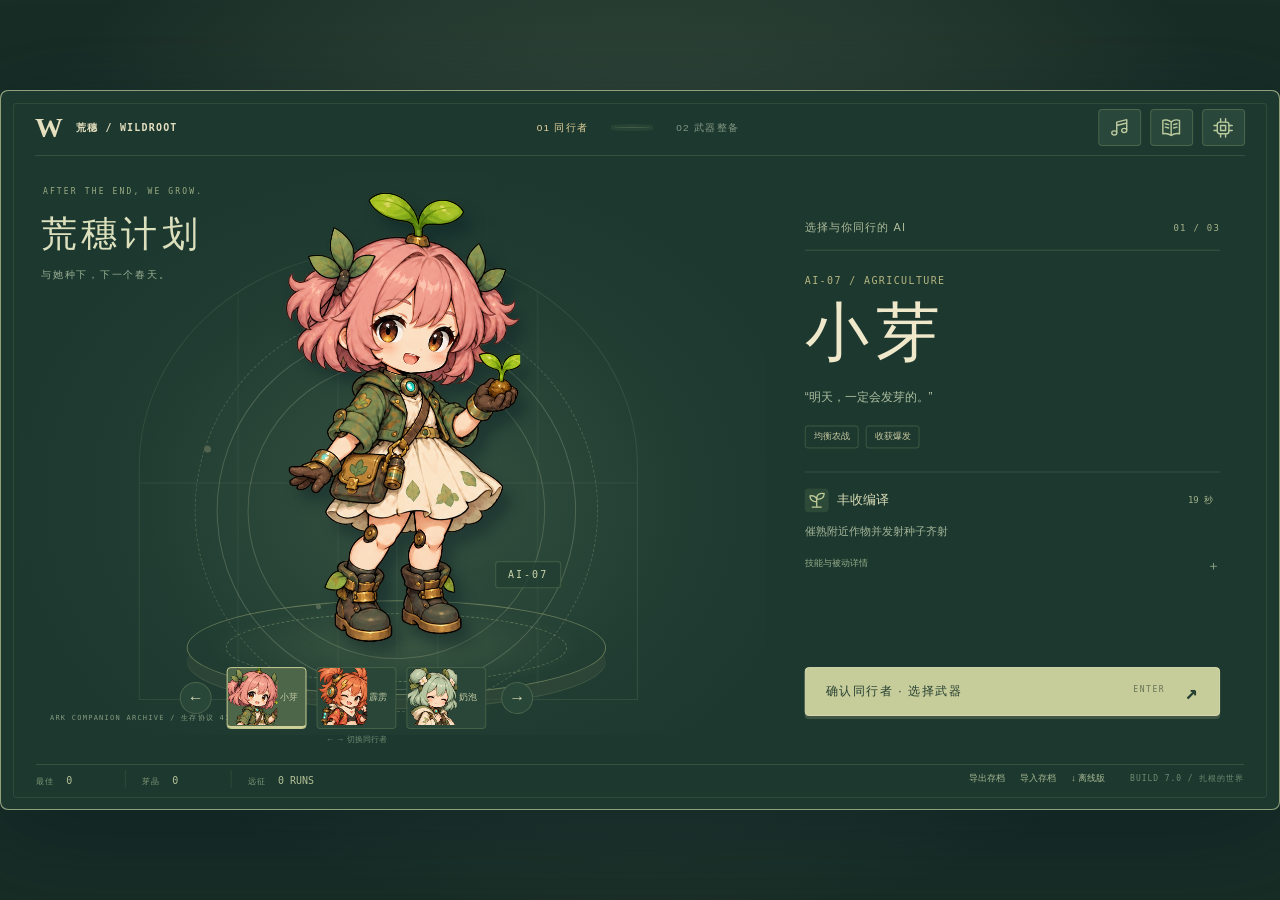
